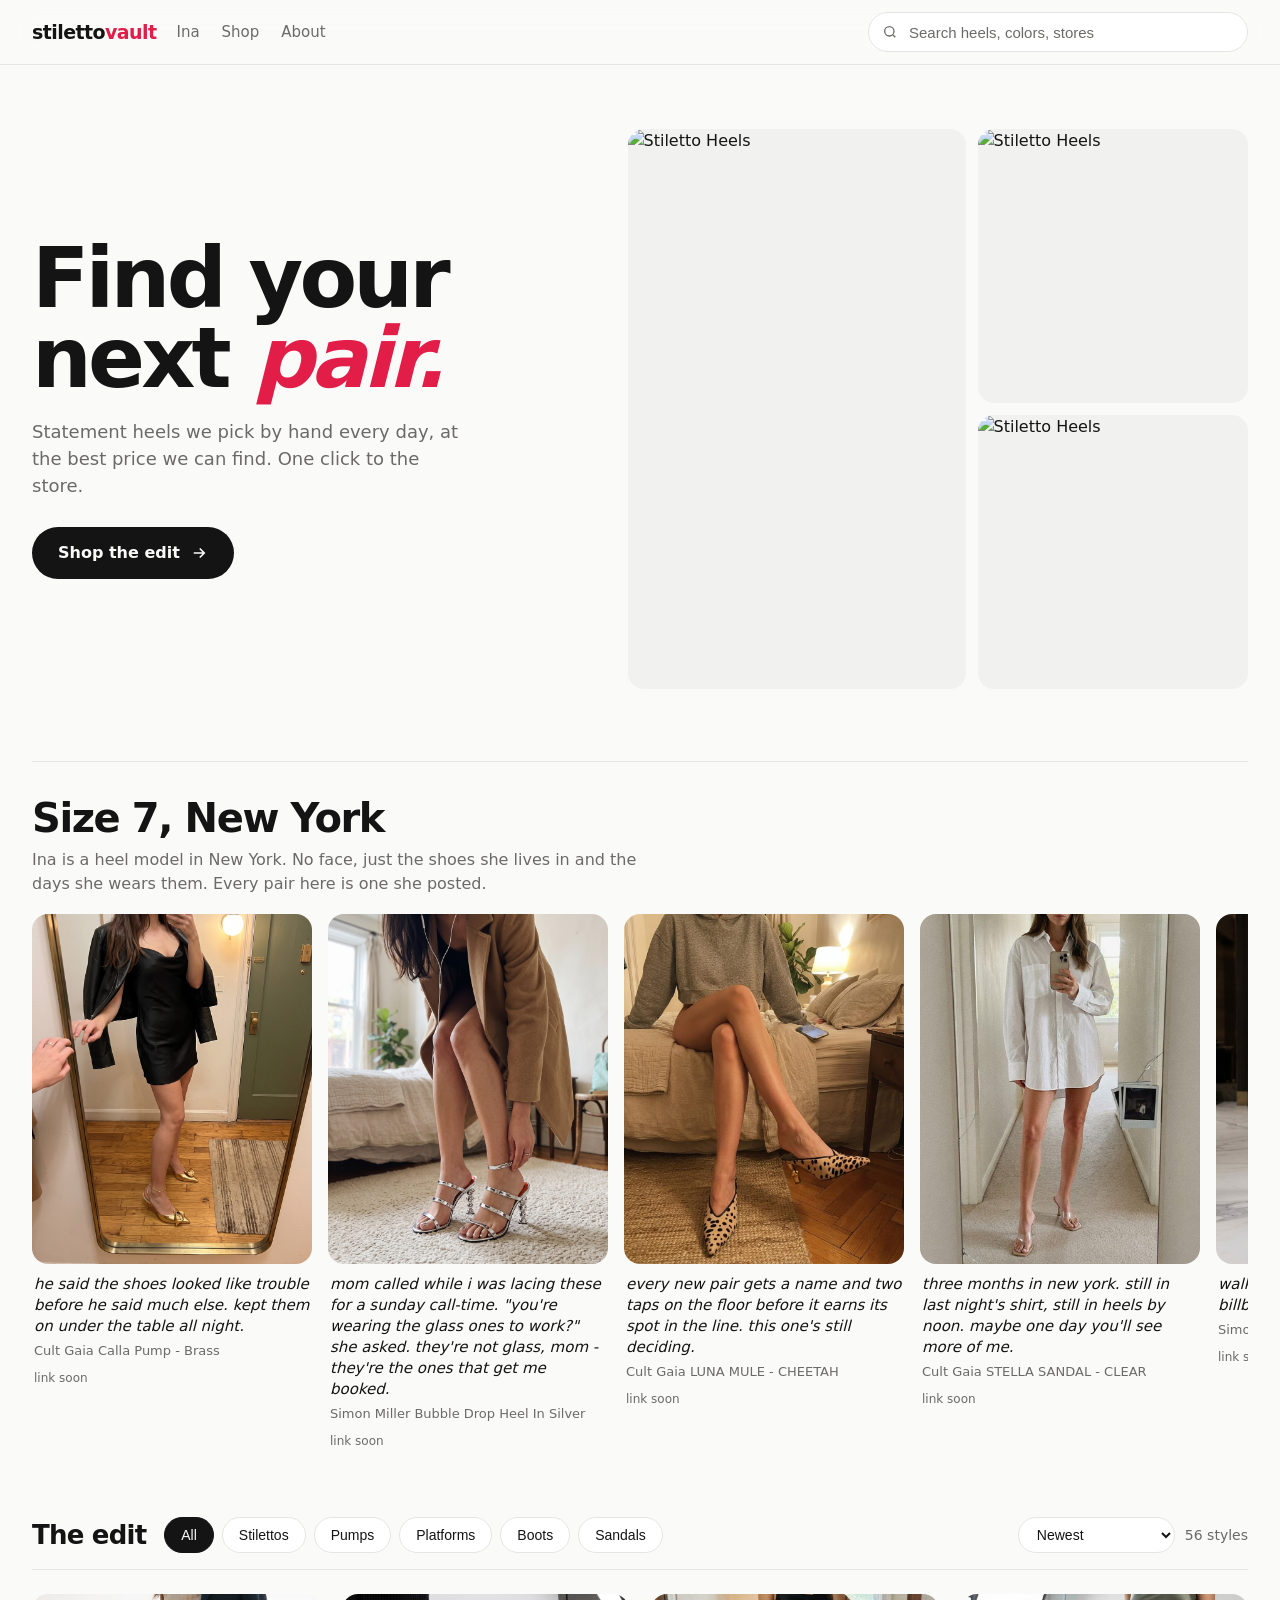
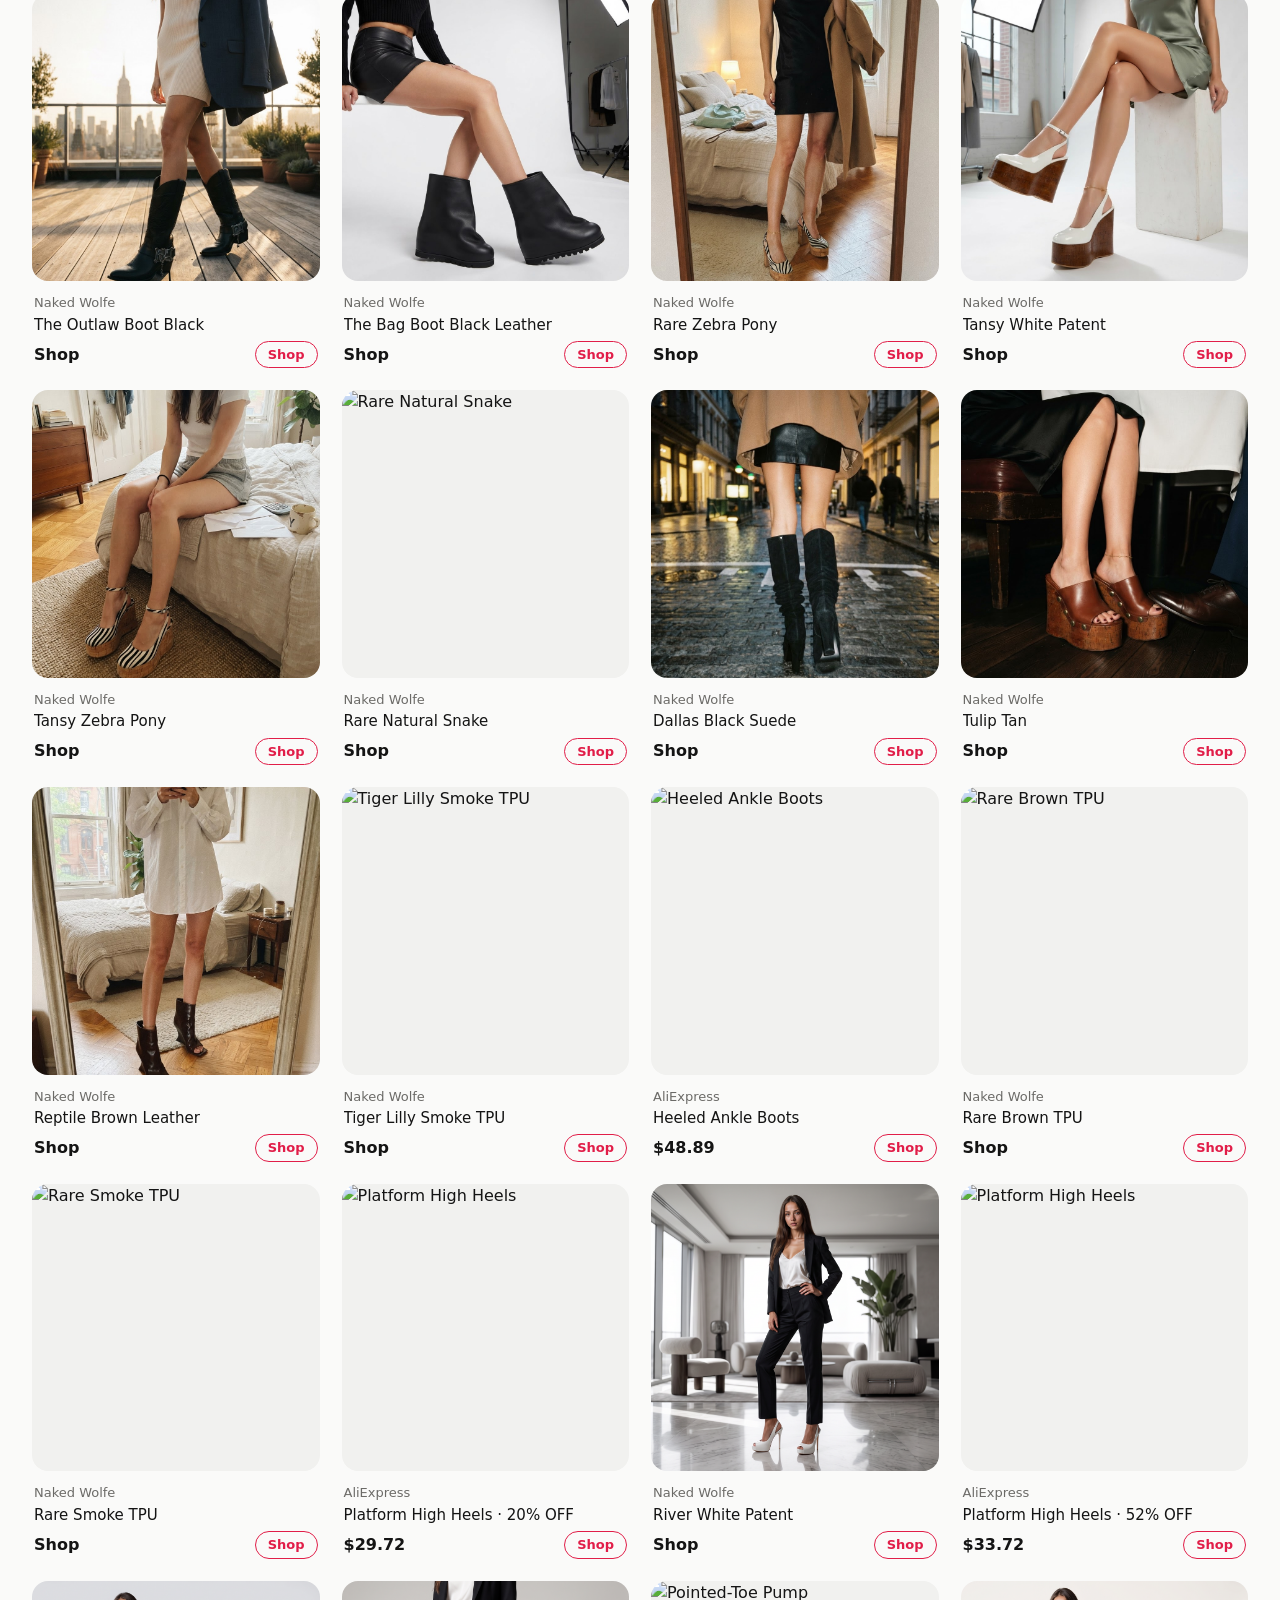
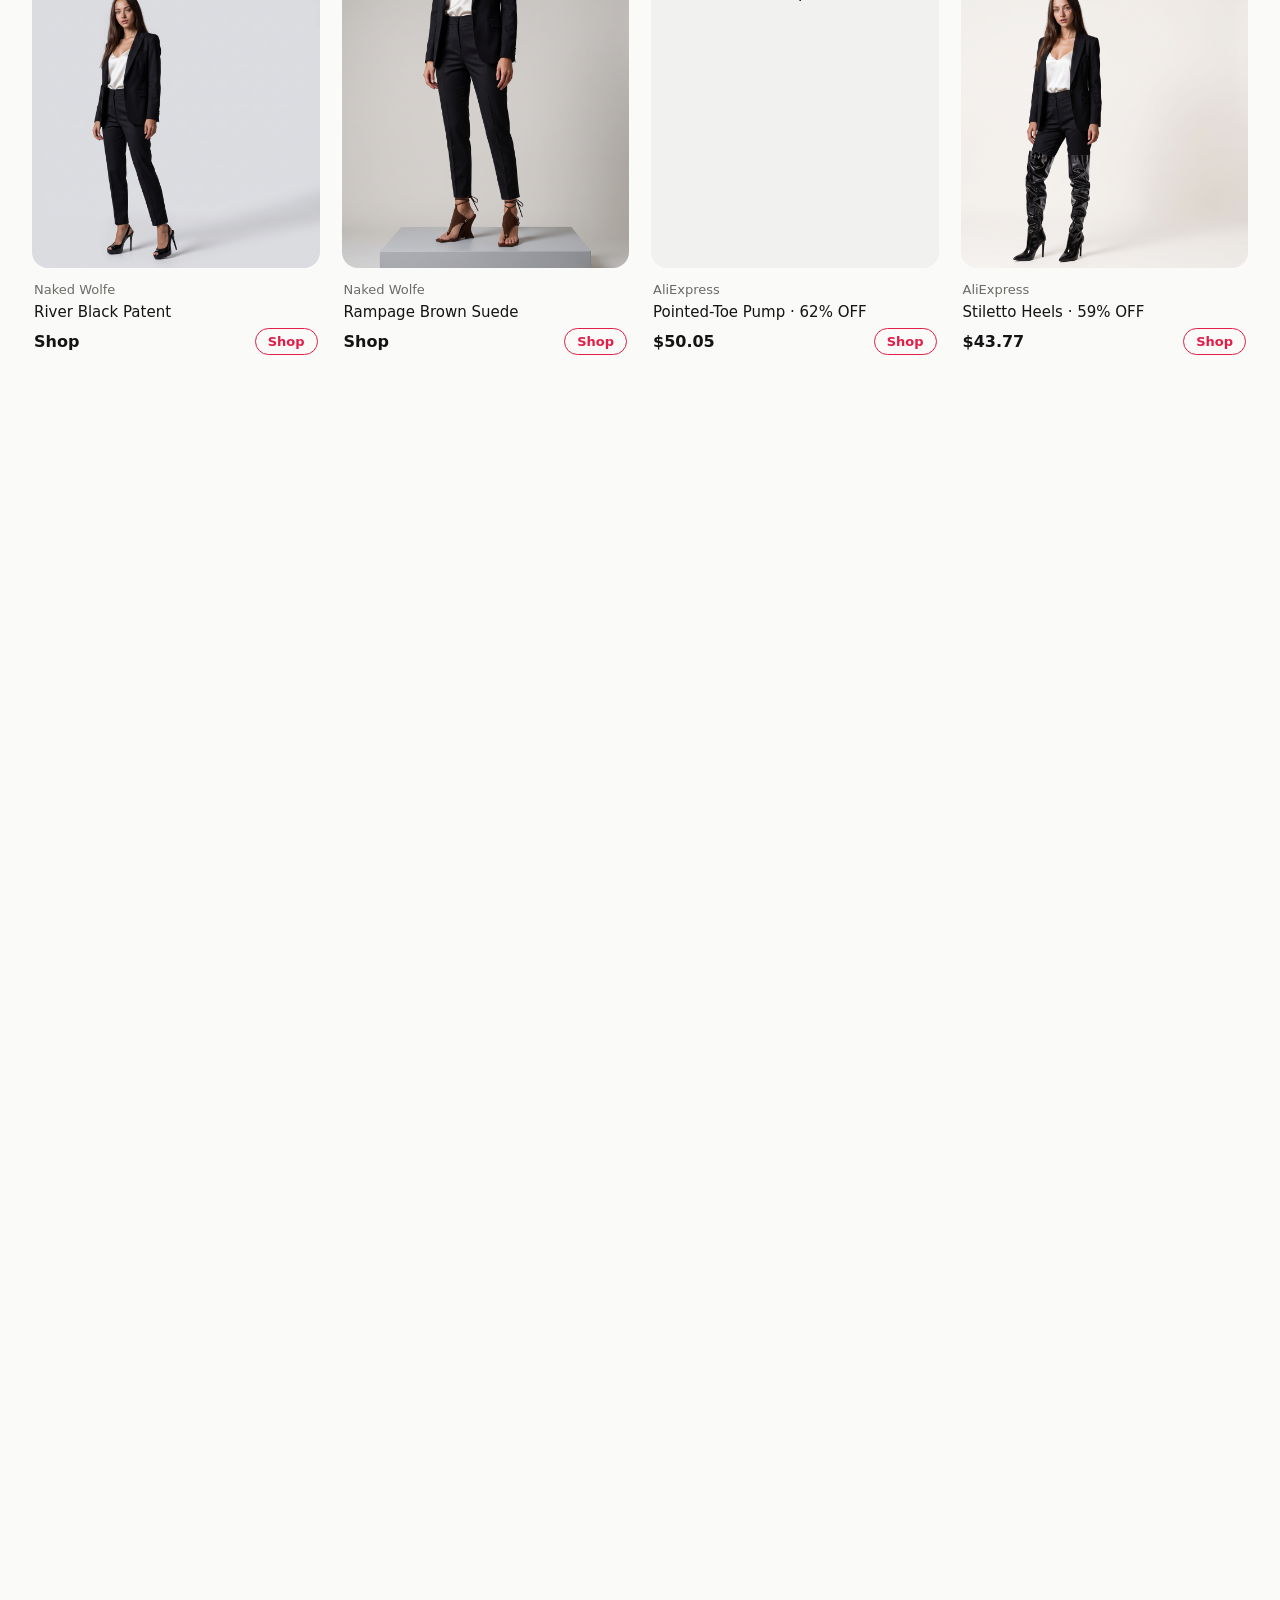
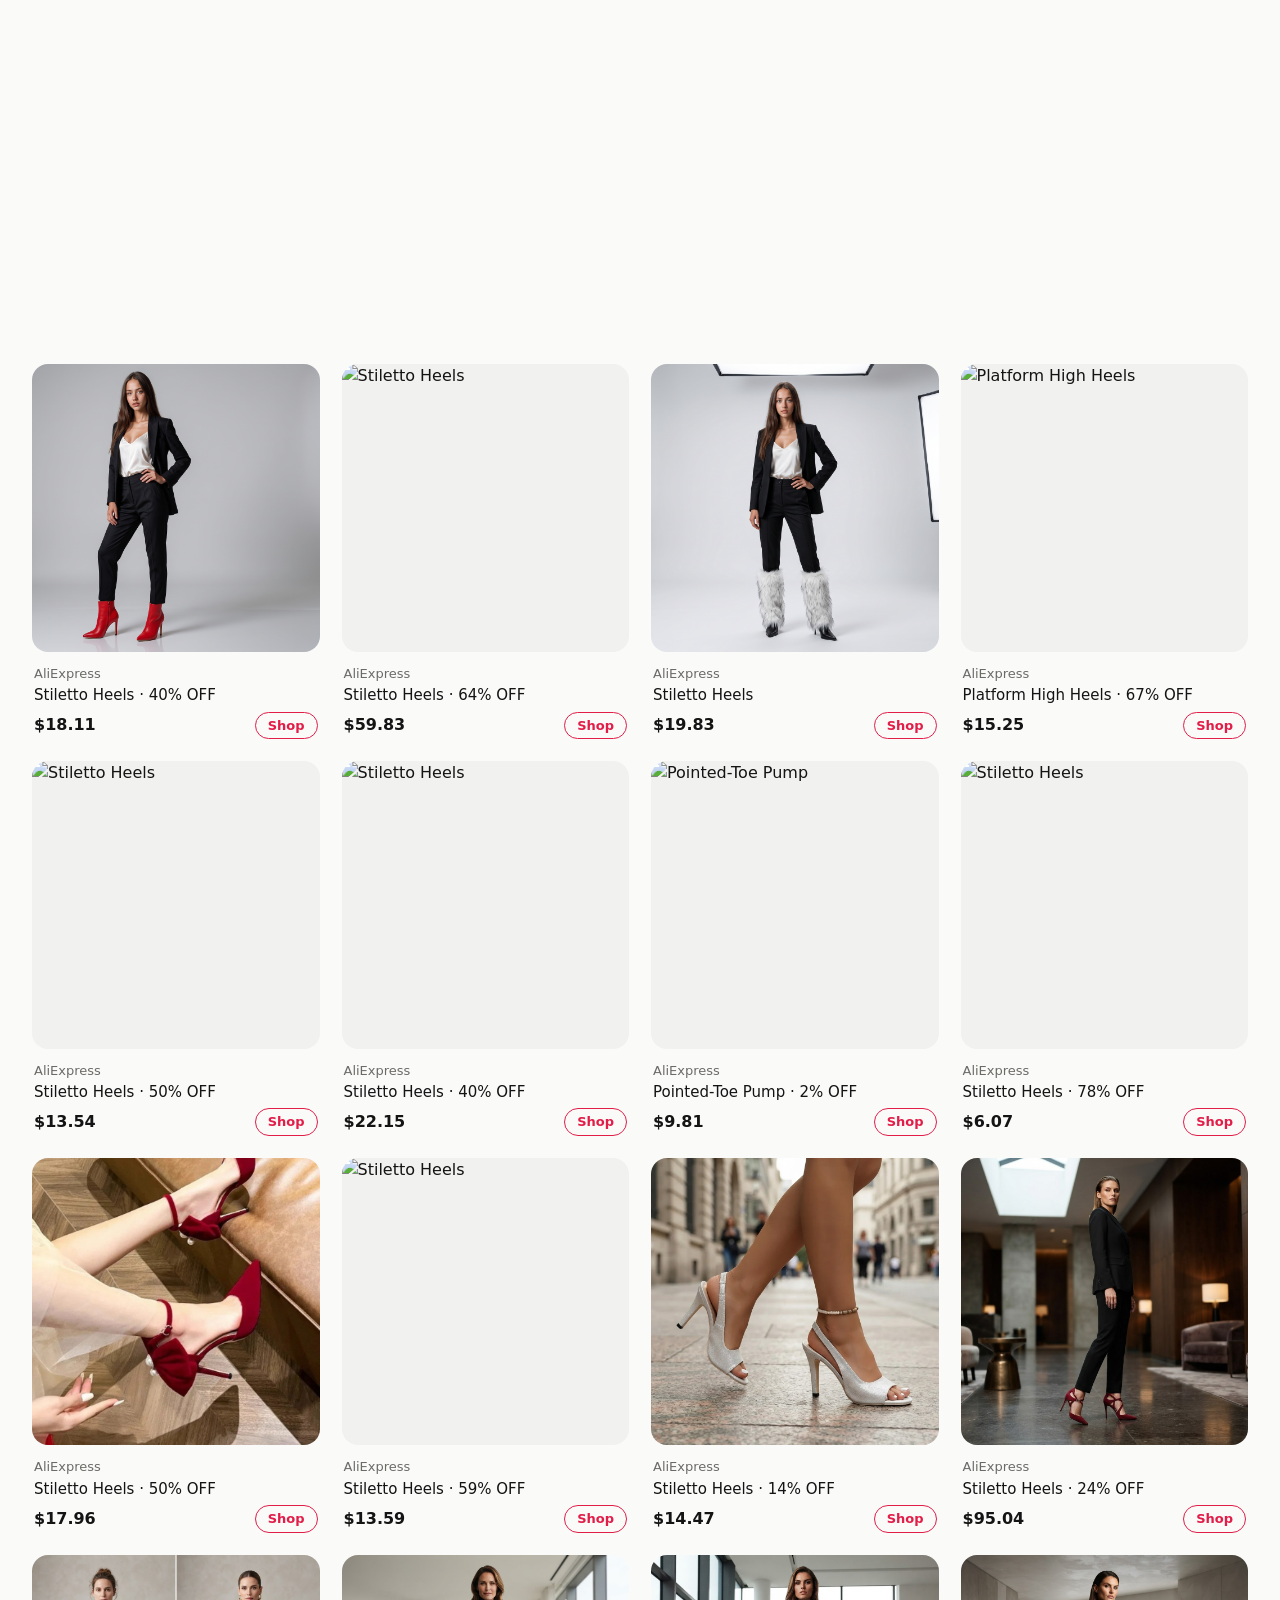
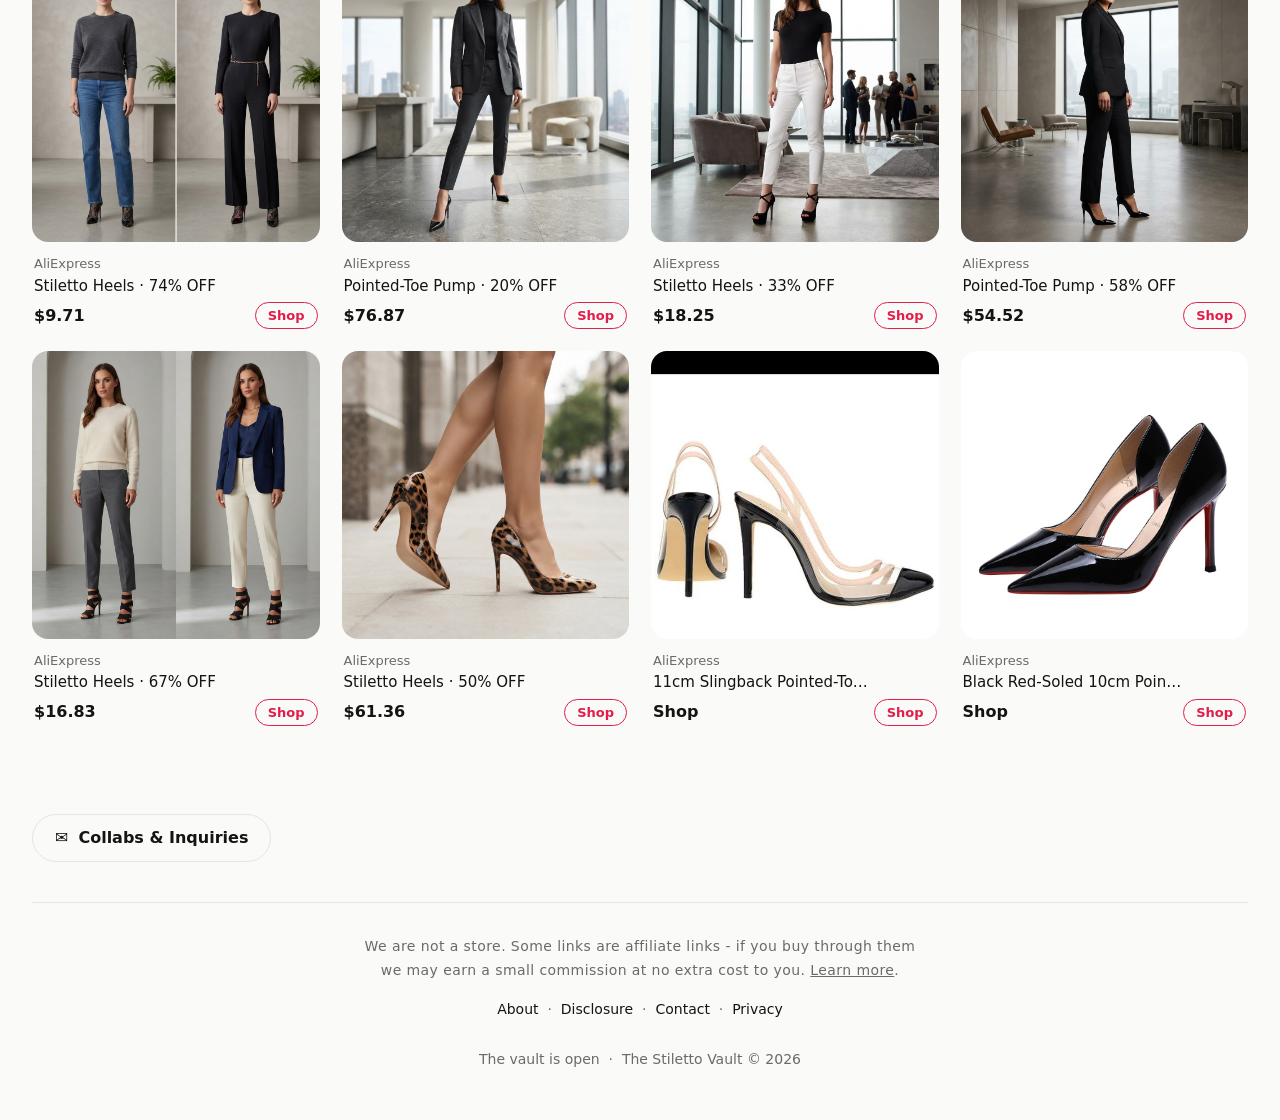
==== index.html @ b0cd38d6 "site: FlexOffers verification meta tag" ====
<!DOCTYPE html>
<html lang="en">
<head>
  <meta charset="UTF-8" />
  <meta name="viewport" content="width=device-width, initial-scale=1.0" />
  <meta name="p:domain_verify" content="a8baf9c03d6214ab10fb8e457d823c66"/>
  <meta name="verify-admitad" content="9a9d9ab959" />
  <meta name="fo-verify" content="863af2e5-a475-4a70-876d-03b5f63276d5" />
  <title>The Stiletto Vault</title>
  <link rel="preconnect" href="https://api.fontshare.com">
  <link href="https://api.fontshare.com/v2/css?f[]=satoshi@400,500,700,900&display=swap" rel="stylesheet" />
  <meta name="description" content="The Stiletto Vault: hand-picked statement heels (stilettos, platforms, boots) with the best deals from trusted stores." />
  <meta property="og:title" content="The Stiletto Vault: heels that talk back" />
  <meta property="og:description" content="Hand-picked statement heels at the best price. Search, filter, shop." />
  <meta property="og:type" content="website" />
  <meta property="og:url" content="https://thestilettovault.com/" />
  <link rel="canonical" href="https://thestilettovault.com/" />
  <!-- Google tag (gtag.js) -->
  <script async src="https://www.googletagmanager.com/gtag/js?id=G-8ECQ383380"></script>
  <script>
    window.dataLayer = window.dataLayer || [];
    function gtag(){dataLayer.push(arguments);}
    gtag('js', new Date());
    gtag('config', 'G-8ECQ383380');
  </script>
  <style>
    *,*::before,*::after{box-sizing:border-box;margin:0;padding:0}
    :root{
      --bg:#fafaf9;--surface:#ffffff;--soft:#f1f1ef;--line:#e6e5e2;
      --text:#141414;--muted:#6b6a67;--accent:#e11d48;--accent-ink:#ffffff;
      --r:16px;--ease:cubic-bezier(.16,1,.3,1);
      color-scheme:light dark;
    }
    @media (prefers-color-scheme:dark){:root{
      --bg:#111111;--surface:#1a1a1a;--soft:#222222;--line:#2c2c2c;
      --text:#f4f4f2;--muted:#a3a29f;--accent:#fb3b62;
    }}
    html{scroll-behavior:smooth}
    body{background:var(--bg);color:var(--text);font-family:'Satoshi',system-ui,sans-serif;
      font-size:16px;line-height:1.5;-webkit-font-smoothing:antialiased;overflow-x:hidden}
    a{color:inherit;text-decoration:none}
    img{display:block;max-width:100%}
    .page{max-width:1320px;margin:0 auto;padding:0 16px}
    @media (min-width:768px){.page{padding:0 32px}}

    /* nav */
    .topbar{position:sticky;top:0;z-index:30;background:color-mix(in srgb,var(--bg) 82%,transparent);
      backdrop-filter:saturate(160%) blur(16px);-webkit-backdrop-filter:saturate(160%) blur(16px);
      border-bottom:1px solid var(--line)}
    .topbar .page{display:flex;align-items:center;gap:20px;height:64px}
    .logo{font-weight:900;font-size:19px;letter-spacing:-.03em;white-space:nowrap}
    .logo span{color:var(--accent)}
    .nav-links{display:none;gap:22px;font-weight:500;font-size:15px;color:var(--muted)}
    .nav-links a:hover{color:var(--text)}
    @media (min-width:900px){.nav-links{display:flex}}
    .search{margin-left:auto;position:relative;width:min(380px,52vw)}
    .search input{width:100%;height:40px;border-radius:999px;border:1px solid var(--line);
      background:var(--surface);color:var(--text);padding:0 16px 0 40px;font:500 15px 'Satoshi',sans-serif;
      outline:none;transition:border-color .2s,box-shadow .2s}
    .search input::placeholder{color:var(--muted)}
    .search input:focus{border-color:var(--text);box-shadow:0 0 0 3px color-mix(in srgb,var(--accent) 22%,transparent)}
    .search svg{position:absolute;left:14px;top:50%;transform:translateY(-50%);color:var(--muted)}

    /* hero */
    .hero{display:grid;gap:28px;padding:40px 0 48px;align-items:center}
    @media (min-width:900px){.hero{grid-template-columns:1fr 1.15fr;gap:56px;padding:64px 0 72px}}
    .hero h1{font-weight:900;font-size:clamp(44px,7vw,84px);line-height:.95;letter-spacing:-.045em}
    .hero h1 em{font-style:italic;color:var(--accent)}
    .hero p{margin-top:20px;font-size:18px;color:var(--muted);max-width:38ch}
    .cta{display:inline-flex;align-items:center;gap:10px;margin-top:28px;height:52px;padding:0 26px;
      border-radius:999px;background:var(--text);color:var(--bg);font-weight:700;font-size:16px;
      transition:transform .25s var(--ease),background .25s}
    .cta:hover{background:var(--accent);color:var(--accent-ink)}
    .cta:active{transform:scale(.98)}
    .mosaic{display:grid;grid-template-columns:1.25fr 1fr;grid-template-rows:1fr 1fr;gap:12px;height:clamp(320px,46vw,560px)}
    .mosaic a{border-radius:var(--r);overflow:hidden;background:var(--soft)}
    .mosaic a:first-child{grid-row:1/3}
    .mosaic img{width:100%;height:100%;object-fit:cover;transition:transform .8s var(--ease)}
    .mosaic a:hover img{transform:scale(1.04)}

    /* toolbar */
    .toolbar{position:sticky;top:64px;z-index:20;background:var(--bg);padding:14px 0;
      display:flex;gap:10px;align-items:center;flex-wrap:wrap;border-bottom:1px solid var(--line)}
    .toolbar h2{font-weight:900;font-size:26px;letter-spacing:-.03em;margin-right:8px}
    .chips{display:flex;gap:8px;overflow-x:auto;scrollbar-width:none;flex:1;min-width:0}
    .chips::-webkit-scrollbar{display:none}
    .chip{flex:none;height:36px;padding:0 16px;border-radius:999px;border:1px solid var(--line);
      background:var(--surface);color:var(--text);font:500 14px 'Satoshi',sans-serif;cursor:pointer;
      text-transform:capitalize;transition:all .2s var(--ease)}
    .chip:hover{border-color:var(--text)}
    .chip[aria-pressed=true]{background:var(--text);color:var(--bg);border-color:var(--text)}
    .toolbar select{height:36px;border-radius:999px;border:1px solid var(--line);background:var(--surface);
      color:var(--text);font:500 14px 'Satoshi',sans-serif;padding:0 14px;cursor:pointer}
    .count{color:var(--muted);font-size:14px;white-space:nowrap}

    /* grid + cards */
    .grid{display:grid;grid-template-columns:repeat(2,minmax(0,1fr));gap:14px;padding:24px 0 64px}
    @media (min-width:768px){.grid{grid-template-columns:repeat(3,minmax(0,1fr));gap:22px}}
    @media (min-width:1100px){.grid{grid-template-columns:repeat(4,minmax(0,1fr))}}
    .grid .pair-grid,.grid .single-grid{display:contents}
    .pair-sep{display:none}
    .product-card{display:flex;flex-direction:column;gap:12px;opacity:0;transform:translateY(16px);
      transition:opacity .6s var(--ease),transform .6s var(--ease)}
    .product-card.in{opacity:1;transform:none}
    .product-card img{width:100%;aspect-ratio:1/1;object-fit:cover;border-radius:var(--r);
      background:var(--soft);transition:transform .6s var(--ease),filter .3s}
    .product-card:hover img{transform:scale(1.025)}
    .card-badge{display:none}
    .card-info{display:flex;flex-direction:column;gap:2px;padding:0 2px}
    .card-store{font-size:13px;color:var(--muted)}
    .card-name{font-weight:500;font-size:15px;line-height:1.35;display:-webkit-box;-webkit-line-clamp:2;
      -webkit-box-orient:vertical;overflow:hidden}
    .card-price{font-weight:700;font-size:16px;margin-top:4px;display:flex;justify-content:space-between;align-items:center}
    .card-price::after{content:'Shop';font-size:13px;font-weight:700;color:var(--accent);
      border:1px solid currentColor;border-radius:999px;padding:3px 12px;transition:all .2s}
    .product-card:hover .card-price::after{background:var(--accent);color:var(--accent-ink);border-color:var(--accent)}
    .product-card.hide{display:none}
    #empty{display:none;text-align:center;color:var(--muted);padding:72px 0;font-size:17px}

    /* ina diary */
    .ina{padding:8px 0 40px;border-top:1px solid var(--line)}
    .ina-head{padding:28px 0 18px;max-width:640px}
    .ina-head h2{font-weight:900;font-size:clamp(28px,4vw,40px);letter-spacing:-.035em;line-height:1}
    .ina-head p{margin-top:10px;color:var(--muted);font-size:16px}
    .ina-strip{display:grid;grid-auto-flow:column;grid-auto-columns:min(72vw,280px);gap:16px;
      overflow-x:auto;scroll-snap-type:x mandatory;padding-bottom:12px;scrollbar-width:thin}
    .ina-tile{scroll-snap-align:start;display:flex;flex-direction:column;gap:10px}
    .ina-tile img{width:100%;aspect-ratio:4/5;object-fit:cover;border-radius:var(--r);background:var(--soft)}
    .ina-tile figcaption{display:flex;flex-direction:column;gap:4px;padding:0 2px}
    .ina-cap{font-size:15px;line-height:1.4;font-style:italic}
    .ina-shoe{font-size:13px;color:var(--muted)}
    .ina-shop{align-self:flex-start;margin-top:4px;font-size:13px;font-weight:700;color:var(--accent);
      border:1px solid currentColor;border-radius:999px;padding:3px 12px}
    .ina-shop:hover{background:var(--accent);color:var(--accent-ink);border-color:var(--accent)}
    .ina-soon{font-size:12px;color:var(--muted);margin-top:4px}

    .contact{display:inline-flex;gap:10px;align-items:center;margin:24px 0 40px;height:48px;padding:0 22px;
      border-radius:999px;border:1px solid var(--line);font-weight:700}
    .contact:hover{border-color:var(--text)}
    .footer{border-top:1px solid var(--line);padding:32px 0 48px;color:var(--muted);font-size:14px;line-height:1.8;text-align:center}
    .footer a{color:var(--text)}

    @media (max-width:640px){
      .toolbar h2{display:none}.count{display:none}
      .chips{flex-basis:100%}.toolbar select{margin-left:auto}
      .card-price::after{padding:2px 10px}
    }
    @media (prefers-reduced-motion:reduce){
      *{transition:none!important;scroll-behavior:auto!important}
      .product-card{opacity:1;transform:none}
    }
  </style>
</head>
<body>
<header class="topbar"><div class="page">
  <a class="logo" href="/">stiletto<span>vault</span></a>
  <nav class="nav-links" aria-label="Main"><a href="#ina">Ina</a><a href="#shop">Shop</a><a href="about.html">About</a></nav>
  <label class="search"><svg width="16" height="16" viewBox="0 0 24 24" fill="none" stroke="currentColor" stroke-width="2"><circle cx="11" cy="11" r="7"/><path d="m20 20-3.5-3.5"/></svg>
    <input id="q" type="search" placeholder="Search heels, colors, stores" aria-label="Search heels" autocomplete="off"></label>
</div></header>
<main class="page">
  <section class="hero">
    <div>
      <h1>Find your next <em>pair.</em></h1>
      <p>Statement heels we pick by hand every day, at the best price we can find. One click to the store.</p>
      <a class="cta" href="#shop">Shop the edit <svg width="18" height="18" viewBox="0 0 24 24" fill="none" stroke="currentColor" stroke-width="2.2"><path d="M5 12h14M13 6l6 6-6 6"/></svg></a>
    </div>
    <div class="mosaic" id="mosaic" aria-hidden="true"></div>
  </section>
  <section class="ina" id="ina">
    <div class="ina-head">
      <h2>Size 7, New York</h2>
      <p>Ina is a heel model in New York. No face, just the shoes she lives in and the days she wears them. Every pair here is one she posted.</p>
    </div>
    <div class="ina-strip">
      <!-- INA:START -->
      <figure class="ina-tile">
        <img src="img/ina/post-15.png" alt="the shoes that got noticed first" loading="lazy">
        <figcaption><span class="ina-cap">he said the shoes looked like trouble before he said much else. kept them on under the table all night.</span>
          <span class="ina-shoe">Cult Gaia Calla Pump - Brass</span><span class="ina-soon">link soon</span></figcaption>
      </figure>
      <figure class="ina-tile">
        <img src="img/ina/post-14.png" alt="sunday shoot, mom on speaker" loading="lazy">
        <figcaption><span class="ina-cap">mom called while i was lacing these for a sunday call-time. &quot;you're wearing the glass ones to work?&quot; she asked. they're not glass, mom - they're the ones that get me booked.</span>
          <span class="ina-shoe">Simon Miller Bubble Drop Heel In Silver</span><span class="ina-soon">link soon</span></figcaption>
      </figure>
      <figure class="ina-tile">
        <img src="img/ina/post-13.jpg" alt="a new pair gets a name" loading="lazy">
        <figcaption><span class="ina-cap">every new pair gets a name and two taps on the floor before it earns its spot in the line. this one's still deciding.</span>
          <span class="ina-shoe">Cult Gaia LUNA MULE - CHEETAH</span><span class="ina-soon">link soon</span></figcaption>
      </figure>
      <figure class="ina-tile">
        <img src="img/ina/post-12.jpg" alt="three months in NYC" loading="lazy">
        <figcaption><span class="ina-cap">three months in new york. still in last night's shirt, still in heels by noon. maybe one day you'll see more of me.</span>
          <span class="ina-shoe">Cult Gaia STELLA SANDAL - CLEAR</span><span class="ina-soon">link soon</span></figcaption>
      </figure>
      <figure class="ina-tile">
        <img src="img/ina/post-11.jpg" alt="the campaign is out" loading="lazy">
        <figcaption><span class="ina-cap">walked past my own feet on a billboard today. didn't say a word.</span>
          <span class="ina-shoe">Simon Miller Pipe Heel In Silver</span><span class="ina-soon">link soon</span></figcaption>
      </figure>
      <figure class="ina-tile">
        <img src="img/ina/post-10.jpg" alt="rooftop, his jacket on my shoulders" loading="lazy">
        <figcaption><span class="ina-cap">golden hour, his jacket on my shoulders, nobody filming but him. didn't want to go back inside.</span>
          <span class="ina-shoe">The Outlaw Boot Black</span><a class="ina-shop" href="https://nakedwolfe.com/products/the-outlaw-boot-black?snowball=OFER56992&amp;utm_source=snowball&amp;utm_medium=default-program&amp;utm_campaign=OFER56992" target="_blank" rel="sponsored noopener">Shop</a></figcaption>
      </figure>
      <figure class="ina-tile">
        <img src="img/ina/post-9.jpg" alt="they wanted my face this time" loading="lazy">
        <figcaption><span class="ina-cap">a brand wanted a face shoot this week. i said no. some things stay mine.</span>
          <span class="ina-shoe">The Bag Boot Black Leather</span><a class="ina-shop" href="https://nakedwolfe.com/products/the-bag-boot-black-leather?snowball=OFER56992&amp;utm_source=snowball&amp;utm_medium=default-program&amp;utm_campaign=OFER56992" target="_blank" rel="sponsored noopener">Shop</a></figcaption>
      </figure>
      <figure class="ina-tile">
        <img src="img/ina/post-8.jpg" alt="second date, which pair" loading="lazy">
        <figcaption><span class="ina-cap">second date tonight. already know which ones are coming. his shoe found mine under the table again.</span>
          <span class="ina-shoe">Rare Zebra Pony</span><a class="ina-shop" href="https://nakedwolfe.com/products/rare-zebra-pony?snowball=OFER56992&amp;utm_source=snowball&amp;utm_medium=default-program&amp;utm_campaign=OFER56992" target="_blank" rel="sponsored noopener">Shop</a></figcaption>
      </figure>
      <figure class="ina-tile">
        <img src="img/ina/post-7.png" alt="walking home in the wrong shoes" loading="lazy">
        <figcaption><span class="ina-cap">walked home in the wrong shoes. 41 blocks. would do it again.</span>
          <span class="ina-shoe">Rare Natural Snake, Naked Wolfe</span><a class="ina-shop" href="https://nakedwolfe.com/products/rare-natural-snake?snowball=OFER56992&amp;utm_source=snowball&amp;utm_medium=default-program&amp;utm_campaign=OFER56992" target="_blank" rel="sponsored noopener">Shop</a></figcaption>
      </figure>
      <figure class="ina-tile">
        <img src="img/ina/post-6.jpg" alt="maya says i hide too much" loading="lazy">
        <figcaption><span class="ina-cap">maya says i hide too much. this is as close as you get. for now.</span>
          <span class="ina-shoe">Dallas Black Suede</span><a class="ina-shop" href="https://nakedwolfe.com/products/dallas-black-suede?snowball=OFER56992&amp;utm_source=snowball&amp;utm_medium=default-program&amp;utm_campaign=OFER56992" target="_blank" rel="sponsored noopener">Shop</a></figcaption>
      </figure>
      <figure class="ina-tile">
        <img src="img/ina/post-5.jpg" alt="he noticed my shoes first" loading="lazy">
        <figcaption><span class="ina-cap">he noticed my shoes before he noticed me. under the table, his shoe found mine.</span>
          <span class="ina-shoe">Tulip Tan</span><a class="ina-shop" href="https://nakedwolfe.com/products/tulip-tan?snowball=OFER56992&amp;utm_source=snowball&amp;utm_medium=default-program&amp;utm_campaign=OFER56992" target="_blank" rel="sponsored noopener">Shop</a></figcaption>
      </figure>
      <figure class="ina-tile">
        <img src="img/ina/post-4.jpg" alt="12 hours on set" loading="lazy">
        <figcaption><span class="ina-cap">12 hours on set. these were the only pair that didn't hurt. wore them home too.</span>
          <span class="ina-shoe">Tansy White Patent</span><a class="ina-shop" href="https://nakedwolfe.com/products/tansy-white-patent?snowball=OFER56992&amp;utm_source=snowball&amp;utm_medium=default-program&amp;utm_campaign=OFER56992" target="_blank" rel="sponsored noopener">Shop</a></figcaption>
      </figure>
      <figure class="ina-tile">
        <img src="img/ina/post-3.jpg" alt="rent is due" loading="lazy">
        <figcaption><span class="ina-cap">rent is due on the 1st. these are why it's tight. today's booking pays for both.</span>
          <span class="ina-shoe">Tansy Zebra Pony</span><a class="ina-shop" href="https://nakedwolfe.com/products/tansy-zebra-pony?snowball=OFER56992&amp;utm_source=snowball&amp;utm_medium=default-program&amp;utm_campaign=OFER56992" target="_blank" rel="sponsored noopener">Shop</a></figcaption>
      </figure>
      <figure class="ina-tile">
        <img src="img/ina/post-2.jpg" alt="the ritual" loading="lazy">
        <figcaption><span class="ina-cap">sunday ritual: polish, cream, these on before anything else. some pairs earn a spot in the rotation on day one.</span>
          <span class="ina-shoe">Reptile Brown Leather</span><a class="ina-shop" href="https://nakedwolfe.com/products/reptile-brown-leather?snowball=OFER56992&amp;utm_source=snowball&amp;utm_medium=default-program&amp;utm_campaign=OFER56992" target="_blank" rel="sponsored noopener">Shop</a></figcaption>
      </figure>
      <!-- INA:END -->
    </div>
  </section>
  <div class="toolbar" id="shop">
    <h2>The edit</h2>
    <div class="chips" id="chips" role="group" aria-label="Category"></div>
    <select id="sort" aria-label="Sort">
      <option value="new">Newest</option><option value="disc">Biggest discount</option>
      <option value="low">Price: low to high</option><option value="high">Price: high to low</option>
    </select>
    <span class="count" id="count"></span>
  </div>
  <section>
    <div class="grid" id="grid">
    <!-- HEELS:START -->
    <div class="pair-grid">
      <a class="product-card" href="https://nakedwolfe.com/products/the-outlaw-boot-black?snowball=OFER56992&amp;utm_source=snowball&amp;utm_medium=default-program&amp;utm_campaign=OFER56992" target="_blank" rel="sponsored noopener" onclick="if(window.gtag)gtag('event','affiliate_click',{'shoe':'the-outlaw-boot-black','discount':''});" data-cat="boots" data-color="black" data-price="" data-disc="0" data-store="Naked Wolfe" data-date="2026-10-09">
        <img src="img/heels/the-outlaw-boot-black/ina_A.jpg" alt="The Outlaw Boot Black" loading="lazy">
        <div class="card-info">
          <span class="card-store">Naked Wolfe</span>
          <span class="card-name">The Outlaw Boot Black</span>
          <span class="card-price">Shop</span>
        </div>
      </a>
      <a class="product-card" href="https://nakedwolfe.com/products/the-bag-boot-black-leather?snowball=OFER56992&amp;utm_source=snowball&amp;utm_medium=default-program&amp;utm_campaign=OFER56992" target="_blank" rel="sponsored noopener" onclick="if(window.gtag)gtag('event','affiliate_click',{'shoe':'the-bag-boot-black-leather','discount':''});" data-cat="boots" data-color="black" data-price="" data-disc="0" data-store="Naked Wolfe" data-date="2026-10-12">
        <img src="img/heels/the-bag-boot-black-leather/ina_A.jpg" alt="The Bag Boot Black Leather" loading="lazy">
        <div class="card-info">
          <span class="card-store">Naked Wolfe</span>
          <span class="card-name">The Bag Boot Black Leather</span>
          <span class="card-price">Shop</span>
        </div>
      </a>
    </div>
    <div class="pair-sep">· · ·</div>
    <div class="pair-grid">
      <a class="product-card" href="https://nakedwolfe.com/products/rare-zebra-pony?snowball=OFER56992&amp;utm_source=snowball&amp;utm_medium=default-program&amp;utm_campaign=OFER56992" target="_blank" rel="sponsored noopener" onclick="if(window.gtag)gtag('event','affiliate_click',{'shoe':'rare-zebra-pony','discount':''});" data-cat="stilettos" data-color="" data-price="" data-disc="0" data-store="Naked Wolfe" data-date="2026-10-16">
        <img src="img/heels/rare-zebra-pony/ina_A.jpg" alt="Rare Zebra Pony" loading="lazy">
        <div class="card-info">
          <span class="card-store">Naked Wolfe</span>
          <span class="card-name">Rare Zebra Pony</span>
          <span class="card-price">Shop</span>
        </div>
      </a>
      <a class="product-card" href="https://nakedwolfe.com/products/tansy-white-patent?snowball=OFER56992&amp;utm_source=snowball&amp;utm_medium=default-program&amp;utm_campaign=OFER56992" target="_blank" rel="sponsored noopener" onclick="if(window.gtag)gtag('event','affiliate_click',{'shoe':'tansy-white-patent','discount':''});" data-cat="stilettos" data-color="white" data-price="" data-disc="0" data-store="Naked Wolfe" data-date="2026-10-21">
        <img src="img/heels/tansy-white-patent/ina_A.jpg" alt="Tansy White Patent" loading="lazy">
        <div class="card-info">
          <span class="card-store">Naked Wolfe</span>
          <span class="card-name">Tansy White Patent</span>
          <span class="card-price">Shop</span>
        </div>
      </a>
    </div>
    <div class="pair-sep">· · ·</div>
    <div class="pair-grid">
      <a class="product-card" href="https://nakedwolfe.com/products/tansy-zebra-pony?snowball=OFER56992&amp;utm_source=snowball&amp;utm_medium=default-program&amp;utm_campaign=OFER56992" target="_blank" rel="sponsored noopener" onclick="if(window.gtag)gtag('event','affiliate_click',{'shoe':'tansy-zebra-pony','discount':''});" data-cat="stilettos" data-color="" data-price="" data-disc="0" data-store="Naked Wolfe" data-date="2026-10-22">
        <img src="img/heels/tansy-zebra-pony/ina_A.jpg" alt="Tansy Zebra Pony" loading="lazy">
        <div class="card-info">
          <span class="card-store">Naked Wolfe</span>
          <span class="card-name">Tansy Zebra Pony</span>
          <span class="card-price">Shop</span>
        </div>
      </a>
      <a class="product-card" href="https://nakedwolfe.com/products/rare-natural-snake?snowball=OFER56992&amp;utm_source=snowball&amp;utm_medium=default-program&amp;utm_campaign=OFER56992" target="_blank" rel="sponsored noopener" onclick="if(window.gtag)gtag('event','affiliate_click',{'shoe':'rare-natural-snake','discount':''});" data-cat="stilettos" data-color="" data-price="" data-disc="0" data-store="Naked Wolfe" data-date="2026-10-16">
        <img src="img/heels/rare-natural-snake/ina_A.png" alt="Rare Natural Snake" loading="lazy">
        <div class="card-info">
          <span class="card-store">Naked Wolfe</span>
          <span class="card-name">Rare Natural Snake</span>
          <span class="card-price">Shop</span>
        </div>
      </a>
    </div>
    <div class="pair-sep">· · ·</div>
    <div class="pair-grid">
      <a class="product-card" href="https://nakedwolfe.com/products/dallas-black-suede?snowball=OFER56992&amp;utm_source=snowball&amp;utm_medium=default-program&amp;utm_campaign=OFER56992" target="_blank" rel="sponsored noopener" onclick="if(window.gtag)gtag('event','affiliate_click',{'shoe':'dallas-black-suede','discount':''});" data-cat="stilettos" data-color="black" data-price="" data-disc="0" data-store="Naked Wolfe" data-date="2026-10-18">
        <img src="img/heels/dallas-black-suede/ina_B.jpg" alt="Dallas Black Suede" loading="lazy">
        <div class="card-info">
          <span class="card-store">Naked Wolfe</span>
          <span class="card-name">Dallas Black Suede</span>
          <span class="card-price">Shop</span>
        </div>
      </a>
      <a class="product-card" href="https://nakedwolfe.com/products/tulip-tan?snowball=OFER56992&amp;utm_source=snowball&amp;utm_medium=default-program&amp;utm_campaign=OFER56992" target="_blank" rel="sponsored noopener" onclick="if(window.gtag)gtag('event','affiliate_click',{'shoe':'tulip-tan','discount':''});" data-cat="stilettos" data-color="" data-price="" data-disc="0" data-store="Naked Wolfe" data-date="2026-10-23">
        <img src="img/heels/tulip-tan/ina_A.jpg" alt="Tulip Tan" loading="lazy">
        <div class="card-info">
          <span class="card-store">Naked Wolfe</span>
          <span class="card-name">Tulip Tan</span>
          <span class="card-price">Shop</span>
        </div>
      </a>
    </div>
    <div class="pair-sep">· · ·</div>
    <div class="pair-grid">
      <a class="product-card" href="https://nakedwolfe.com/products/reptile-brown-leather?snowball=OFER56992&amp;utm_source=snowball&amp;utm_medium=default-program&amp;utm_campaign=OFER56992" target="_blank" rel="sponsored noopener" onclick="if(window.gtag)gtag('event','affiliate_click',{'shoe':'reptile-brown-leather','discount':''});" data-cat="stilettos" data-color="brown" data-price="" data-disc="0" data-store="Naked Wolfe" data-date="2026-10-20">
        <img src="img/heels/reptile-brown-leather/ina_A.jpg" alt="Reptile Brown Leather" loading="lazy">
        <div class="card-info">
          <span class="card-store">Naked Wolfe</span>
          <span class="card-name">Reptile Brown Leather</span>
          <span class="card-price">Shop</span>
        </div>
      </a>
      <a class="product-card" href="https://nakedwolfe.com/products/tiger-lilly-smoke-tpu?snowball=OFER56992&amp;utm_source=snowball&amp;utm_medium=default-program&amp;utm_campaign=OFER56992" target="_blank" rel="sponsored noopener" onclick="if(window.gtag)gtag('event','affiliate_click',{'shoe':'tiger-lilly-smoke-tpu','discount':''});" data-cat="stilettos" data-color="" data-price="" data-disc="0" data-store="Naked Wolfe" data-date="2026-10-08">
        <img src="img/heels/tiger-lilly-smoke-tpu.jpg" alt="Tiger Lilly Smoke TPU" loading="lazy">
        <div class="card-info">
          <span class="card-store">Naked Wolfe</span>
          <span class="card-name">Tiger Lilly Smoke TPU</span>
          <span class="card-price">Shop</span>
        </div>
      </a>
    </div>
    <div class="pair-sep">· · ·</div>
    <div class="pair-grid">
      <a class="product-card" href="https://rzekl.com/g/1e8d1144949a9d9ab95916525dc3e8/?subid=heeled-ankle-boots-3256808371208917&amp;ulp=https%3A%2F%2Fwww.aliexpress.com%2Fitem%2F3256808371208917.html" target="_blank" rel="sponsored noopener" onclick="if(window.gtag)gtag('event','affiliate_click',{'shoe':'heeled-ankle-boots-3256808371208917','discount':''});" data-cat="boots" data-color="" data-price="48.89" data-disc="0" data-store="AliExpress" data-date="2026-10-07">
        <img src="img/heels/heeled-ankle-boots-3256808371208917.jpg" alt="Heeled Ankle Boots" loading="lazy">
        <div class="card-info">
          <span class="card-store">AliExpress</span>
          <span class="card-name">Heeled Ankle Boots</span>
          <span class="card-price">$48.89</span>
        </div>
      </a>
      <a class="product-card" href="https://nakedwolfe.com/products/rare-brown-tpu?snowball=OFER56992&amp;utm_source=snowball&amp;utm_medium=default-program&amp;utm_campaign=OFER56992" target="_blank" rel="sponsored noopener" onclick="if(window.gtag)gtag('event','affiliate_click',{'shoe':'rare-brown-tpu','discount':''});" data-cat="stilettos" data-color="brown" data-price="" data-disc="0" data-store="Naked Wolfe" data-date="2026-10-07">
        <img src="img/heels/rare-brown-tpu.jpg" alt="Rare Brown TPU" loading="lazy">
        <div class="card-info">
          <span class="card-store">Naked Wolfe</span>
          <span class="card-name">Rare Brown TPU</span>
          <span class="card-price">Shop</span>
        </div>
      </a>
    </div>
    <div class="pair-sep">· · ·</div>
    <div class="pair-grid">
      <a class="product-card" href="https://nakedwolfe.com/products/rare-smoke-tpu?snowball=OFER56992&amp;utm_source=snowball&amp;utm_medium=default-program&amp;utm_campaign=OFER56992" target="_blank" rel="sponsored noopener" onclick="if(window.gtag)gtag('event','affiliate_click',{'shoe':'rare-smoke-tpu','discount':''});" data-cat="stilettos" data-color="" data-price="" data-disc="0" data-store="Naked Wolfe" data-date="2026-10-07">
        <img src="img/heels/rare-smoke-tpu.jpg" alt="Rare Smoke TPU" loading="lazy">
        <div class="card-info">
          <span class="card-store">Naked Wolfe</span>
          <span class="card-name">Rare Smoke TPU</span>
          <span class="card-price">Shop</span>
        </div>
      </a>
      <a class="product-card" href="https://rzekl.com/g/1e8d1144949a9d9ab95916525dc3e8/?subid=platform-high-heels-3256811369943536&amp;ulp=https%3A%2F%2Fwww.aliexpress.com%2Fitem%2F3256811369943536.html" target="_blank" rel="sponsored noopener" onclick="if(window.gtag)gtag('event','affiliate_click',{'shoe':'platform-high-heels-3256811369943536','discount':'20%'});" data-cat="platforms" data-color="" data-price="29.72" data-disc="20" data-store="AliExpress" data-date="2026-10-05">
        <img src="img/heels/platform-high-heels-3256811369943536.jpg" alt="Platform High Heels" loading="lazy">
        <span class="card-badge">-20%</span>
        <div class="card-info">
          <span class="card-store">AliExpress</span>
          <span class="card-name">Platform High Heels · 20% OFF</span>
          <span class="card-price">$29.72</span>
        </div>
      </a>
    </div>
    <div class="pair-sep">· · ·</div>
    <div class="pair-grid">
      <a class="product-card" href="https://nakedwolfe.com/products/river-white-patent?snowball=OFER56992&amp;utm_source=snowball&amp;utm_medium=default-program&amp;utm_campaign=OFER56992" target="_blank" rel="sponsored noopener" onclick="if(window.gtag)gtag('event','affiliate_click',{'shoe':'river-white-patent','discount':''});" data-cat="stilettos" data-color="white" data-price="" data-disc="0" data-store="Naked Wolfe" data-date="2026-10-05">
        <img src="img/heels/river-white-patent.jpg" alt="River White Patent" loading="lazy">
        <div class="card-info">
          <span class="card-store">Naked Wolfe</span>
          <span class="card-name">River White Patent</span>
          <span class="card-price">Shop</span>
        </div>
      </a>
      <a class="product-card" href="https://rzekl.com/g/1e8d1144949a9d9ab95916525dc3e8/?subid=platform-high-heels-3256810584098285&amp;ulp=https%3A%2F%2Fwww.aliexpress.com%2Fitem%2F3256810584098285.html" target="_blank" rel="sponsored noopener" onclick="if(window.gtag)gtag('event','affiliate_click',{'shoe':'platform-high-heels-3256810584098285','discount':'52%'});" data-cat="platforms" data-color="" data-price="33.72" data-disc="52" data-store="AliExpress" data-date="2026-10-04">
        <img src="img/heels/platform-high-heels-3256810584098285.jpg" alt="Platform High Heels" loading="lazy">
        <span class="card-badge">-52%</span>
        <div class="card-info">
          <span class="card-store">AliExpress</span>
          <span class="card-name">Platform High Heels · 52% OFF</span>
          <span class="card-price">$33.72</span>
        </div>
      </a>
    </div>
    <div class="pair-sep">· · ·</div>
    <div class="pair-grid">
      <a class="product-card" href="https://nakedwolfe.com/products/river-black-patent?snowball=OFER56992&amp;utm_source=snowball&amp;utm_medium=default-program&amp;utm_campaign=OFER56992" target="_blank" rel="sponsored noopener" onclick="if(window.gtag)gtag('event','affiliate_click',{'shoe':'river-black-patent','discount':''});" data-cat="stilettos" data-color="black" data-price="" data-disc="0" data-store="Naked Wolfe" data-date="2026-10-04">
        <img src="img/heels/river-black-patent.jpg" alt="River Black Patent" loading="lazy">
        <div class="card-info">
          <span class="card-store">Naked Wolfe</span>
          <span class="card-name">River Black Patent</span>
          <span class="card-price">Shop</span>
        </div>
      </a>
      <a class="product-card" href="https://nakedwolfe.com/products/rampage-brown-suede?snowball=OFER56992&amp;utm_source=snowball&amp;utm_medium=default-program&amp;utm_campaign=OFER56992" target="_blank" rel="sponsored noopener" onclick="if(window.gtag)gtag('event','affiliate_click',{'shoe':'rampage-brown-suede','discount':''});" data-cat="stilettos" data-color="brown" data-price="" data-disc="0" data-store="Naked Wolfe" data-date="2026-10-02">
        <img src="img/heels/rampage-brown-suede.jpg" alt="Rampage Brown Suede" loading="lazy">
        <div class="card-info">
          <span class="card-store">Naked Wolfe</span>
          <span class="card-name">Rampage Brown Suede</span>
          <span class="card-price">Shop</span>
        </div>
      </a>
    </div>
    <div class="pair-sep">· · ·</div>
    <div class="pair-grid">
      <a class="product-card" href="https://rzekl.com/g/1e8d1144949a9d9ab95916525dc3e8/?subid=pointed-toe-pump-3256807553262560&amp;ulp=https%3A%2F%2Fwww.aliexpress.com%2Fitem%2F3256807553262560.html" target="_blank" rel="sponsored noopener" onclick="if(window.gtag)gtag('event','affiliate_click',{'shoe':'pointed-toe-pump-3256807553262560','discount':'62%'});" data-cat="pumps" data-color="" data-price="50.05" data-disc="62" data-store="AliExpress" data-date="2026-10-01">
        <img src="img/heels/pointed-toe-pump-3256807553262560.jpg" alt="Pointed-Toe Pump" loading="lazy">
        <span class="card-badge">-62%</span>
        <div class="card-info">
          <span class="card-store">AliExpress</span>
          <span class="card-name">Pointed-Toe Pump · 62% OFF</span>
          <span class="card-price">$50.05</span>
        </div>
      </a>
      <a class="product-card" href="https://rzekl.com/g/1e8d1144949a9d9ab95916525dc3e8/?subid=stiletto-heels-3256805663137456&amp;ulp=https%3A%2F%2Fwww.aliexpress.com%2Fitem%2F3256805663137456.html" target="_blank" rel="sponsored noopener" onclick="if(window.gtag)gtag('event','affiliate_click',{'shoe':'stiletto-heels-3256805663137456','discount':'59%'});" data-cat="stilettos" data-color="" data-price="43.77" data-disc="59" data-store="AliExpress" data-date="2026-09-29">
        <img src="img/heels/stiletto-heels-3256805663137456.jpg" alt="Stiletto Heels" loading="lazy">
        <span class="card-badge">-59%</span>
        <div class="card-info">
          <span class="card-store">AliExpress</span>
          <span class="card-name">Stiletto Heels · 59% OFF</span>
          <span class="card-price">$43.77</span>
        </div>
      </a>
    </div>
    <div class="pair-sep">· · ·</div>
    <div class="pair-grid">
      <a class="product-card" href="https://rzekl.com/g/1e8d1144949a9d9ab95916525dc3e8/?subid=stiletto-heels-3256809356402716&amp;ulp=https%3A%2F%2Fwww.aliexpress.com%2Fitem%2F3256809356402716.html" target="_blank" rel="sponsored noopener" onclick="if(window.gtag)gtag('event','affiliate_click',{'shoe':'stiletto-heels-3256809356402716','discount':'60%'});" data-cat="stilettos" data-color="" data-price="41.41" data-disc="60" data-store="AliExpress" data-date="2026-09-29">
        <img src="img/heels/stiletto-heels-3256809356402716.jpg" alt="Stiletto Heels" loading="lazy">
        <span class="card-badge">-60%</span>
        <div class="card-info">
          <span class="card-store">AliExpress</span>
          <span class="card-name">Stiletto Heels · 60% OFF</span>
          <span class="card-price">$41.41</span>
        </div>
      </a>
      <a class="product-card" href="https://rzekl.com/g/1e8d1144949a9d9ab95916525dc3e8/?subid=stiletto-heels-3256810098789067&amp;ulp=https%3A%2F%2Fwww.aliexpress.com%2Fitem%2F3256810098789067.html" target="_blank" rel="sponsored noopener" onclick="if(window.gtag)gtag('event','affiliate_click',{'shoe':'stiletto-heels-3256810098789067','discount':'58%'});" data-cat="stilettos" data-color="" data-price="32.52" data-disc="58" data-store="AliExpress" data-date="2026-09-29">
        <img src="img/heels/stiletto-heels-3256810098789067.jpg" alt="Stiletto Heels" loading="lazy">
        <span class="card-badge">-58%</span>
        <div class="card-info">
          <span class="card-store">AliExpress</span>
          <span class="card-name">Stiletto Heels · 58% OFF</span>
          <span class="card-price">$32.52</span>
        </div>
      </a>
    </div>
    <div class="pair-sep">· · ·</div>
    <div class="pair-grid">
      <a class="product-card" href="https://rzekl.com/g/1e8d1144949a9d9ab95916525dc3e8/?subid=stiletto-heels-3256808182719166&amp;ulp=https%3A%2F%2Fwww.aliexpress.com%2Fitem%2F3256808182719166.html" target="_blank" rel="sponsored noopener" onclick="if(window.gtag)gtag('event','affiliate_click',{'shoe':'stiletto-heels-3256808182719166','discount':'59%'});" data-cat="stilettos" data-color="" data-price="26.12" data-disc="59" data-store="AliExpress" data-date="2026-09-29">
        <img src="img/heels/stiletto-heels-3256808182719166.jpg" alt="Stiletto Heels" loading="lazy">
        <span class="card-badge">-59%</span>
        <div class="card-info">
          <span class="card-store">AliExpress</span>
          <span class="card-name">Stiletto Heels · 59% OFF</span>
          <span class="card-price">$26.12</span>
        </div>
      </a>
      <a class="product-card" href="https://rzekl.com/g/1e8d1144949a9d9ab95916525dc3e8/?subid=stiletto-heels-3256807554485090&amp;ulp=https%3A%2F%2Fwww.aliexpress.com%2Fitem%2F3256807554485090.html" target="_blank" rel="sponsored noopener" onclick="if(window.gtag)gtag('event','affiliate_click',{'shoe':'stiletto-heels-3256807554485090','discount':'62%'});" data-cat="stilettos" data-color="" data-price="24.12" data-disc="62" data-store="AliExpress" data-date="2026-09-28">
        <img src="img/heels/stiletto-heels-3256807554485090.jpg" alt="Stiletto Heels" loading="lazy">
        <span class="card-badge">-62%</span>
        <div class="card-info">
          <span class="card-store">AliExpress</span>
          <span class="card-name">Stiletto Heels · 62% OFF</span>
          <span class="card-price">$24.12</span>
        </div>
      </a>
    </div>
    <div class="pair-sep">· · ·</div>
    <div class="pair-grid">
      <a class="product-card" href="https://rzekl.com/g/1e8d1144949a9d9ab95916525dc3e8/?subid=stiletto-heels-3256812048305063&amp;ulp=https%3A%2F%2Fwww.aliexpress.com%2Fitem%2F3256812048305063.html" target="_blank" rel="sponsored noopener" onclick="if(window.gtag)gtag('event','affiliate_click',{'shoe':'stiletto-heels-3256812048305063','discount':'4%'});" data-cat="stilettos" data-color="" data-price="16.80" data-disc="4" data-store="AliExpress" data-date="2026-09-24">
        <img src="img/heels/stiletto-heels-3256812048305063.jpg" alt="Stiletto Heels" loading="lazy">
        <span class="card-badge">-4%</span>
        <div class="card-info">
          <span class="card-store">AliExpress</span>
          <span class="card-name">Stiletto Heels · 4% OFF</span>
          <span class="card-price">$16.8</span>
        </div>
      </a>
      <a class="product-card" href="https://rzekl.com/g/1e8d1144949a9d9ab95916525dc3e8/?subid=pointed-toe-pump-3256810301489471&amp;ulp=https%3A%2F%2Fwww.aliexpress.com%2Fitem%2F3256810301489471.html" target="_blank" rel="sponsored noopener" onclick="if(window.gtag)gtag('event','affiliate_click',{'shoe':'pointed-toe-pump-3256810301489471','discount':'50%'});" data-cat="pumps" data-color="" data-price="17.06" data-disc="50" data-store="AliExpress" data-date="2026-09-23">
        <img src="img/heels/pointed-toe-pump-3256810301489471.jpg" alt="Pointed-Toe Pump" loading="lazy">
        <span class="card-badge">-50%</span>
        <div class="card-info">
          <span class="card-store">AliExpress</span>
          <span class="card-name">Pointed-Toe Pump · 50% OFF</span>
          <span class="card-price">$17.06</span>
        </div>
      </a>
    </div>
    <div class="pair-sep">· · ·</div>
    <div class="pair-grid">
      <a class="product-card" href="https://rzekl.com/g/1e8d1144949a9d9ab95916525dc3e8/?subid=stiletto-heels-2255800912705100&amp;ulp=https%3A%2F%2Fwww.aliexpress.com%2Fitem%2F2255800912705100.html" target="_blank" rel="sponsored noopener" onclick="if(window.gtag)gtag('event','affiliate_click',{'shoe':'stiletto-heels-2255800912705100','discount':'30%'});" data-cat="stilettos" data-color="" data-price="14.34" data-disc="30" data-store="AliExpress" data-date="2026-09-22">
        <img src="img/heels/stiletto-heels-2255800912705100.jpg" alt="Stiletto Heels" loading="lazy">
        <span class="card-badge">-30%</span>
        <div class="card-info">
          <span class="card-store">AliExpress</span>
          <span class="card-name">Stiletto Heels · 30% OFF</span>
          <span class="card-price">$14.34</span>
        </div>
      </a>
      <a class="product-card" href="https://rzekl.com/g/1e8d1144949a9d9ab95916525dc3e8/?subid=stiletto-heels-3256813014380485&amp;ulp=https%3A%2F%2Fwww.aliexpress.com%2Fitem%2F3256813014380485.html" target="_blank" rel="sponsored noopener" onclick="if(window.gtag)gtag('event','affiliate_click',{'shoe':'stiletto-heels-3256813014380485','discount':'78%'});" data-cat="stilettos" data-color="" data-price="44.04" data-disc="78" data-store="AliExpress" data-date="2026-09-18">
        <img src="img/heels/stiletto-heels-3256813014380485.jpg" alt="Stiletto Heels" loading="lazy">
        <span class="card-badge">-78%</span>
        <div class="card-info">
          <span class="card-store">AliExpress</span>
          <span class="card-name">Stiletto Heels · 78% OFF</span>
          <span class="card-price">$44.04</span>
        </div>
      </a>
    </div>
    <div class="pair-sep">· · ·</div>
    <div class="pair-grid">
      <a class="product-card" href="https://rzekl.com/g/1e8d1144949a9d9ab95916525dc3e8/?subid=pointed-toe-pump-3256811354738154&amp;ulp=https%3A%2F%2Fwww.aliexpress.com%2Fitem%2F3256811354738154.html" target="_blank" rel="sponsored noopener" onclick="if(window.gtag)gtag('event','affiliate_click',{'shoe':'pointed-toe-pump-3256811354738154','discount':'50%'});" data-cat="pumps" data-color="" data-price="15.12" data-disc="50" data-store="AliExpress" data-date="2026-09-17">
        <img src="img/heels/pointed-toe-pump-3256811354738154.jpg" alt="Pointed-Toe Pump" loading="lazy">
        <span class="card-badge">-50%</span>
        <div class="card-info">
          <span class="card-store">AliExpress</span>
          <span class="card-name">Pointed-Toe Pump · 50% OFF</span>
          <span class="card-price">$15.12</span>
        </div>
      </a>
      <a class="product-card" href="https://rzekl.com/g/1e8d1144949a9d9ab95916525dc3e8/?subid=stiletto-heels-3256811752850876&amp;ulp=https%3A%2F%2Fwww.aliexpress.com%2Fitem%2F3256811752850876.html" target="_blank" rel="sponsored noopener" onclick="if(window.gtag)gtag('event','affiliate_click',{'shoe':'stiletto-heels-3256811752850876','discount':'48%'});" data-cat="stilettos" data-color="" data-price="84.93" data-disc="48" data-store="AliExpress" data-date="2026-09-15">
        <img src="img/heels/stiletto-heels-3256811752850876.jpg" alt="Stiletto Heels" loading="lazy">
        <span class="card-badge">-48%</span>
        <div class="card-info">
          <span class="card-store">AliExpress</span>
          <span class="card-name">Stiletto Heels · 48% OFF</span>
          <span class="card-price">$84.93</span>
        </div>
      </a>
    </div>
    <div class="pair-sep">· · ·</div>
    <div class="pair-grid">
      <a class="product-card" href="https://rzekl.com/g/1e8d1144949a9d9ab95916525dc3e8/?subid=stiletto-heels-3256812977575450&amp;ulp=https%3A%2F%2Fwww.aliexpress.com%2Fitem%2F3256812977575450.html" target="_blank" rel="sponsored noopener" onclick="if(window.gtag)gtag('event','affiliate_click',{'shoe':'stiletto-heels-3256812977575450','discount':'87%'});" data-cat="stilettos" data-color="" data-price="17.74" data-disc="87" data-store="AliExpress" data-date="2026-09-15">
        <img src="img/heels/stiletto-heels-3256812977575450.jpg" alt="Stiletto Heels" loading="lazy">
        <span class="card-badge">-87%</span>
        <div class="card-info">
          <span class="card-store">AliExpress</span>
          <span class="card-name">Stiletto Heels · 87% OFF</span>
          <span class="card-price">$17.74</span>
        </div>
      </a>
      <a class="product-card" href="https://rzekl.com/g/1e8d1144949a9d9ab95916525dc3e8/?subid=stiletto-heels-3256807138421381&amp;ulp=https%3A%2F%2Fwww.aliexpress.com%2Fitem%2F3256807138421381.html" target="_blank" rel="sponsored noopener" onclick="if(window.gtag)gtag('event','affiliate_click',{'shoe':'stiletto-heels-3256807138421381','discount':''});" data-cat="stilettos" data-color="" data-price="17.55" data-disc="0" data-store="AliExpress" data-date="2026-09-14">
        <img src="img/heels/stiletto-heels-3256807138421381.jpg" alt="Stiletto Heels" loading="lazy">
        <div class="card-info">
          <span class="card-store">AliExpress</span>
          <span class="card-name">Stiletto Heels</span>
          <span class="card-price">$17.55</span>
        </div>
      </a>
    </div>
    <div class="pair-sep">· · ·</div>
    <div class="pair-grid">
      <a class="product-card" href="https://rzekl.com/g/1e8d1144949a9d9ab95916525dc3e8/?subid=stiletto-heels-3256812919764230&amp;ulp=https%3A%2F%2Fwww.aliexpress.com%2Fitem%2F3256812919764230.html" target="_blank" rel="sponsored noopener" onclick="if(window.gtag)gtag('event','affiliate_click',{'shoe':'stiletto-heels-3256812919764230','discount':''});" data-cat="stilettos" data-color="" data-price="17.74" data-disc="0" data-store="AliExpress" data-date="2026-09-14">
        <img src="img/heels/stiletto-heels-3256812919764230.jpg" alt="Stiletto Heels" loading="lazy">
        <div class="card-info">
          <span class="card-store">AliExpress</span>
          <span class="card-name">Stiletto Heels</span>
          <span class="card-price">$17.74</span>
        </div>
      </a>
      <a class="product-card" href="https://rzekl.com/g/1e8d1144949a9d9ab95916525dc3e8/?subid=stiletto-heels-2251832643910985&amp;ulp=https%3A%2F%2Fwww.aliexpress.com%2Fitem%2F2251832643910985.html" target="_blank" rel="sponsored noopener" onclick="if(window.gtag)gtag('event','affiliate_click',{'shoe':'stiletto-heels-2251832643910985','discount':''});" data-cat="stilettos" data-color="" data-price="22.98" data-disc="0" data-store="AliExpress" data-date="2026-09-14">
        <img src="img/heels/stiletto-heels-2251832643910985.jpg" alt="Stiletto Heels" loading="lazy">
        <div class="card-info">
          <span class="card-store">AliExpress</span>
          <span class="card-name">Stiletto Heels</span>
          <span class="card-price">$22.98</span>
        </div>
      </a>
    </div>
    <div class="pair-sep">· · ·</div>
    <div class="pair-grid">
      <a class="product-card" href="https://rzekl.com/g/1e8d1144949a9d9ab95916525dc3e8/?subid=stiletto-heels-3256812924512778&amp;ulp=https%3A%2F%2Fwww.aliexpress.com%2Fitem%2F3256812924512778.html" target="_blank" rel="sponsored noopener" onclick="if(window.gtag)gtag('event','affiliate_click',{'shoe':'stiletto-heels-3256812924512778','discount':'78%'});" data-cat="stilettos" data-color="" data-price="46.55" data-disc="78" data-store="AliExpress" data-date="2026-09-13">
        <img src="img/heels/stiletto-heels-3256812924512778.jpg" alt="Stiletto Heels" loading="lazy">
        <span class="card-badge">-78%</span>
        <div class="card-info">
          <span class="card-store">AliExpress</span>
          <span class="card-name">Stiletto Heels · 78% OFF</span>
          <span class="card-price">$46.55</span>
        </div>
      </a>
      <a class="product-card" href="https://rzekl.com/g/1e8d1144949a9d9ab95916525dc3e8/?subid=stiletto-heels-3256806021490378&amp;ulp=https%3A%2F%2Fwww.aliexpress.com%2Fitem%2F3256806021490378.html" target="_blank" rel="sponsored noopener" onclick="if(window.gtag)gtag('event','affiliate_click',{'shoe':'stiletto-heels-3256806021490378','discount':'26%'});" data-cat="stilettos" data-color="" data-price="23.38" data-disc="26" data-store="AliExpress" data-date="2026-09-13">
        <img src="img/heels/stiletto-heels-3256806021490378.jpg" alt="Stiletto Heels" loading="lazy">
        <span class="card-badge">-26%</span>
        <div class="card-info">
          <span class="card-store">AliExpress</span>
          <span class="card-name">Stiletto Heels · 26% OFF</span>
          <span class="card-price">$23.38</span>
        </div>
      </a>
    </div>
    <div class="pair-sep">· · ·</div>
    <div class="pair-grid">
      <a class="product-card" href="https://rzekl.com/g/1e8d1144949a9d9ab95916525dc3e8/?subid=stiletto-heels-3256808105408571&amp;ulp=https%3A%2F%2Fwww.aliexpress.com%2Fitem%2F3256808105408571.html" target="_blank" rel="sponsored noopener" onclick="if(window.gtag)gtag('event','affiliate_click',{'shoe':'stiletto-heels-3256808105408571','discount':'40%'});" data-cat="stilettos" data-color="" data-price="18.11" data-disc="40" data-store="AliExpress" data-date="2026-09-11">
        <img src="img/heels/stiletto-heels-3256808105408571.jpg" alt="Stiletto Heels" loading="lazy">
        <span class="card-badge">-40%</span>
        <div class="card-info">
          <span class="card-store">AliExpress</span>
          <span class="card-name">Stiletto Heels · 40% OFF</span>
          <span class="card-price">$18.11</span>
        </div>
      </a>
      <a class="product-card" href="https://rzekl.com/g/1e8d1144949a9d9ab95916525dc3e8/?subid=stiletto-heels-3256808986169728&amp;ulp=https%3A%2F%2Fwww.aliexpress.com%2Fitem%2F3256808986169728.html" target="_blank" rel="sponsored noopener" onclick="if(window.gtag)gtag('event','affiliate_click',{'shoe':'stiletto-heels-3256808986169728','discount':'64%'});" data-cat="stilettos" data-color="" data-price="59.83" data-disc="64" data-store="AliExpress" data-date="2026-09-11">
        <img src="img/heels/stiletto-heels-3256808986169728.jpg" alt="Stiletto Heels" loading="lazy">
        <span class="card-badge">-64%</span>
        <div class="card-info">
          <span class="card-store">AliExpress</span>
          <span class="card-name">Stiletto Heels · 64% OFF</span>
          <span class="card-price">$59.83</span>
        </div>
      </a>
    </div>
    <div class="pair-sep">· · ·</div>
    <div class="pair-grid">
      <a class="product-card" href="https://rzekl.com/g/1e8d1144949a9d9ab95916525dc3e8/?subid=stiletto-heels-3256812400190367&amp;ulp=https%3A%2F%2Fwww.aliexpress.com%2Fitem%2F3256812400190367.html" target="_blank" rel="sponsored noopener" onclick="if(window.gtag)gtag('event','affiliate_click',{'shoe':'stiletto-heels-3256812400190367','discount':''});" data-cat="stilettos" data-color="" data-price="19.83" data-disc="0" data-store="AliExpress" data-date="2026-09-11">
        <img src="img/heels/stiletto-heels-3256812400190367.jpg" alt="Stiletto Heels" loading="lazy">
        <div class="card-info">
          <span class="card-store">AliExpress</span>
          <span class="card-name">Stiletto Heels</span>
          <span class="card-price">$19.83</span>
        </div>
      </a>
      <a class="product-card" href="https://rzekl.com/g/1e8d1144949a9d9ab95916525dc3e8/?subid=platform-high-heels-3256807448476023&amp;ulp=https%3A%2F%2Fwww.aliexpress.com%2Fitem%2F3256807448476023.html" target="_blank" rel="sponsored noopener" onclick="if(window.gtag)gtag('event','affiliate_click',{'shoe':'platform-high-heels-3256807448476023','discount':'67%'});" data-cat="platforms" data-color="" data-price="15.25" data-disc="67" data-store="AliExpress" data-date="2026-09-08">
        <img src="img/heels/platform-high-heels-3256807448476023.jpg" alt="Platform High Heels" loading="lazy">
        <span class="card-badge">-67%</span>
        <div class="card-info">
          <span class="card-store">AliExpress</span>
          <span class="card-name">Platform High Heels · 67% OFF</span>
          <span class="card-price">$15.25</span>
        </div>
      </a>
    </div>
    <div class="pair-sep">· · ·</div>
    <div class="pair-grid">
      <a class="product-card" href="https://rzekl.com/g/1e8d1144949a9d9ab95916525dc3e8/?subid=stiletto-heels-3256808838061313&amp;ulp=https%3A%2F%2Fwww.aliexpress.com%2Fitem%2F3256808838061313.html" target="_blank" rel="sponsored noopener" onclick="if(window.gtag)gtag('event','affiliate_click',{'shoe':'stiletto-heels-3256808838061313','discount':'50%'});" data-cat="stilettos" data-color="" data-price="13.54" data-disc="50" data-store="AliExpress" data-date="2026-09-07">
        <img src="img/heels/stiletto-heels-3256808838061313.jpg" alt="Stiletto Heels" loading="lazy">
        <span class="card-badge">-50%</span>
        <div class="card-info">
          <span class="card-store">AliExpress</span>
          <span class="card-name">Stiletto Heels · 50% OFF</span>
          <span class="card-price">$13.54</span>
        </div>
      </a>
      <a class="product-card" href="https://rzekl.com/g/1e8d1144949a9d9ab95916525dc3e8/?subid=stiletto-heels-3256812746878100&amp;ulp=https%3A%2F%2Fwww.aliexpress.com%2Fitem%2F3256812746878100.html" target="_blank" rel="sponsored noopener" onclick="if(window.gtag)gtag('event','affiliate_click',{'shoe':'stiletto-heels-3256812746878100','discount':'40%'});" data-cat="stilettos" data-color="" data-price="22.15" data-disc="40" data-store="AliExpress" data-date="2026-09-07">
        <img src="img/heels/stiletto-heels-3256812746878100.jpg" alt="Stiletto Heels" loading="lazy">
        <span class="card-badge">-40%</span>
        <div class="card-info">
          <span class="card-store">AliExpress</span>
          <span class="card-name">Stiletto Heels · 40% OFF</span>
          <span class="card-price">$22.15</span>
        </div>
      </a>
    </div>
    <div class="pair-sep">· · ·</div>
    <div class="pair-grid">
      <a class="product-card" href="https://rzekl.com/g/1e8d1144949a9d9ab95916525dc3e8/?subid=pointed-toe-pump-3256802169872778&amp;ulp=https%3A%2F%2Fwww.aliexpress.com%2Fitem%2F3256802169872778.html" target="_blank" rel="sponsored noopener" onclick="if(window.gtag)gtag('event','affiliate_click',{'shoe':'pointed-toe-pump-3256802169872778','discount':'2%'});" data-cat="pumps" data-color="" data-price="9.81" data-disc="2" data-store="AliExpress" data-date="2026-09-06">
        <img src="img/heels/pointed-toe-pump-3256802169872778.jpg" alt="Pointed-Toe Pump" loading="lazy">
        <span class="card-badge">-2%</span>
        <div class="card-info">
          <span class="card-store">AliExpress</span>
          <span class="card-name">Pointed-Toe Pump · 2% OFF</span>
          <span class="card-price">$9.81</span>
        </div>
      </a>
      <a class="product-card" href="https://rzekl.com/g/1e8d1144949a9d9ab95916525dc3e8/?subid=stiletto-heels-3256812737369387&amp;ulp=https%3A%2F%2Fwww.aliexpress.com%2Fitem%2F3256812737369387.html" target="_blank" rel="sponsored noopener" onclick="if(window.gtag)gtag('event','affiliate_click',{'shoe':'stiletto-heels-3256812737369387','discount':'78%'});" data-cat="stilettos" data-color="" data-price="6.07" data-disc="78" data-store="AliExpress" data-date="2026-09-06">
        <img src="img/heels/stiletto-heels-3256812737369387.jpg" alt="Stiletto Heels" loading="lazy">
        <span class="card-badge">-78%</span>
        <div class="card-info">
          <span class="card-store">AliExpress</span>
          <span class="card-name">Stiletto Heels · 78% OFF</span>
          <span class="card-price">$6.07</span>
        </div>
      </a>
    </div>
    <div class="pair-sep">· · ·</div>
    <div class="pair-grid">
      <a class="product-card" href="https://rzekl.com/g/1e8d1144949a9d9ab95916525dc3e8/?subid=stiletto-heels-3256808873806820&amp;ulp=https%3A%2F%2Fwww.aliexpress.com%2Fitem%2F3256808873806820.html" target="_blank" rel="sponsored noopener" onclick="if(window.gtag)gtag('event','affiliate_click',{'shoe':'stiletto-heels-3256808873806820','discount':'50%'});" data-cat="stilettos" data-color="" data-price="17.96" data-disc="50" data-store="AliExpress" data-date="2026-09-06">
        <img src="img/heels/store/stiletto-heels-3256808873806820.jpg" alt="Stiletto Heels" loading="lazy">
        <span class="card-badge">-50%</span>
        <div class="card-info">
          <span class="card-store">AliExpress</span>
          <span class="card-name">Stiletto Heels · 50% OFF</span>
          <span class="card-price">$17.96</span>
        </div>
      </a>
      <a class="product-card" href="https://rzekl.com/g/1e8d1144949a9d9ab95916525dc3e8/?subid=stiletto-heels-3256812889137855&amp;ulp=https%3A%2F%2Fwww.aliexpress.com%2Fitem%2F3256812889137855.html" target="_blank" rel="sponsored noopener" onclick="if(window.gtag)gtag('event','affiliate_click',{'shoe':'stiletto-heels-3256812889137855','discount':'59%'});" data-cat="stilettos" data-color="" data-price="13.59" data-disc="59" data-store="AliExpress" data-date="2026-09-06">
        <img src="img/heels/stiletto-heels-3256812889137855.jpg" alt="Stiletto Heels" loading="lazy">
        <span class="card-badge">-59%</span>
        <div class="card-info">
          <span class="card-store">AliExpress</span>
          <span class="card-name">Stiletto Heels · 59% OFF</span>
          <span class="card-price">$13.59</span>
        </div>
      </a>
    </div>
    <div class="pair-sep">· · ·</div>
    <div class="pair-grid">
      <a class="product-card" href="https://rzekl.com/g/1e8d1144949a9d9ab95916525dc3e8/?subid=stiletto-heels-3256808461627848&amp;ulp=https%3A%2F%2Fwww.aliexpress.com%2Fitem%2F3256808461627848.html" target="_blank" rel="sponsored noopener" onclick="if(window.gtag)gtag('event','affiliate_click',{'shoe':'stiletto-heels-3256808461627848','discount':'14%'});" data-cat="stilettos" data-color="" data-price="14.47" data-disc="14" data-store="AliExpress" data-date="2026-09-04">
        <img src="img/heels/stiletto-heels-3256808461627848.jpg" alt="Stiletto Heels" loading="lazy">
        <span class="card-badge">-14%</span>
        <div class="card-info">
          <span class="card-store">AliExpress</span>
          <span class="card-name">Stiletto Heels · 14% OFF</span>
          <span class="card-price">$14.47</span>
        </div>
      </a>
      <a class="product-card" href="https://rzekl.com/g/1e8d1144949a9d9ab95916525dc3e8/?subid=stiletto-heels-3256812851886473&amp;ulp=https%3A%2F%2Fwww.aliexpress.com%2Fitem%2F3256812851886473.html" target="_blank" rel="sponsored noopener" onclick="if(window.gtag)gtag('event','affiliate_click',{'shoe':'stiletto-heels-3256812851886473','discount':'24%'});" data-cat="stilettos" data-color="" data-price="95.04" data-disc="24" data-store="AliExpress" data-date="2026-09-03">
        <img src="img/heels/stiletto-heels-3256812851886473.jpg" alt="Stiletto Heels" loading="lazy">
        <span class="card-badge">-24%</span>
        <div class="card-info">
          <span class="card-store">AliExpress</span>
          <span class="card-name">Stiletto Heels · 24% OFF</span>
          <span class="card-price">$95.04</span>
        </div>
      </a>
    </div>
    <div class="pair-sep">· · ·</div>
    <div class="pair-grid">
      <a class="product-card" href="https://rzekl.com/g/1e8d1144949a9d9ab95916525dc3e8/?subid=stiletto-heels-3256809453131649&amp;ulp=https%3A%2F%2Fwww.aliexpress.com%2Fitem%2F3256809453131649.html" target="_blank" rel="sponsored noopener" onclick="if(window.gtag)gtag('event','affiliate_click',{'shoe':'stiletto-heels-3256809453131649','discount':'74%'});" data-cat="stilettos" data-color="" data-price="9.71" data-disc="74" data-store="AliExpress" data-date="2026-09-03">
        <img src="img/heels/stiletto-heels-3256809453131649.jpg" alt="Stiletto Heels" loading="lazy">
        <span class="card-badge">-74%</span>
        <div class="card-info">
          <span class="card-store">AliExpress</span>
          <span class="card-name">Stiletto Heels · 74% OFF</span>
          <span class="card-price">$9.71</span>
        </div>
      </a>
      <a class="product-card" href="https://rzekl.com/g/1e8d1144949a9d9ab95916525dc3e8/?subid=pointed-toe-pump-3256812471729513&amp;ulp=https%3A%2F%2Fwww.aliexpress.com%2Fitem%2F3256812471729513.html" target="_blank" rel="sponsored noopener" onclick="if(window.gtag)gtag('event','affiliate_click',{'shoe':'pointed-toe-pump-3256812471729513','discount':'20%'});" data-cat="pumps" data-color="" data-price="76.87" data-disc="20" data-store="AliExpress" data-date="2026-09-02">
        <img src="img/heels/pointed-toe-pump-3256812471729513.jpg" alt="Pointed-Toe Pump" loading="lazy">
        <span class="card-badge">-20%</span>
        <div class="card-info">
          <span class="card-store">AliExpress</span>
          <span class="card-name">Pointed-Toe Pump · 20% OFF</span>
          <span class="card-price">$76.87</span>
        </div>
      </a>
    </div>
    <div class="pair-sep">· · ·</div>
    <div class="pair-grid">
      <a class="product-card" href="https://rzekl.com/g/1e8d1144949a9d9ab95916525dc3e8/?subid=stiletto-heels-3256805980328073&amp;ulp=https%3A%2F%2Fwww.aliexpress.com%2Fitem%2F3256805980328073.html" target="_blank" rel="sponsored noopener" onclick="if(window.gtag)gtag('event','affiliate_click',{'shoe':'stiletto-heels-3256805980328073','discount':'33%'});" data-cat="stilettos" data-color="" data-price="18.25" data-disc="33" data-store="AliExpress" data-date="2026-09-01">
        <img src="img/heels/stiletto-heels-3256805980328073.jpg" alt="Stiletto Heels" loading="lazy">
        <span class="card-badge">-33%</span>
        <div class="card-info">
          <span class="card-store">AliExpress</span>
          <span class="card-name">Stiletto Heels · 33% OFF</span>
          <span class="card-price">$18.25</span>
        </div>
      </a>
      <a class="product-card" href="https://rzekl.com/g/1e8d1144949a9d9ab95916525dc3e8/?subid=pointed-toe-pump-3256807553221348&amp;ulp=https%3A%2F%2Fwww.aliexpress.com%2Fitem%2F3256807553221348.html" target="_blank" rel="sponsored noopener" onclick="if(window.gtag)gtag('event','affiliate_click',{'shoe':'pointed-toe-pump-3256807553221348','discount':'58%'});" data-cat="pumps" data-color="" data-price="54.52" data-disc="58" data-store="AliExpress" data-date="2026-09-01">
        <img src="img/heels/pointed-toe-pump-3256807553221348.jpg" alt="Pointed-Toe Pump" loading="lazy">
        <span class="card-badge">-58%</span>
        <div class="card-info">
          <span class="card-store">AliExpress</span>
          <span class="card-name">Pointed-Toe Pump · 58% OFF</span>
          <span class="card-price">$54.52</span>
        </div>
      </a>
    </div>
    <div class="pair-sep">· · ·</div>
    <div class="pair-grid">
      <a class="product-card" href="https://rzekl.com/g/1e8d1144949a9d9ab95916525dc3e8/?subid=stiletto-heels-3256812312762342&amp;ulp=https%3A%2F%2Fwww.aliexpress.com%2Fitem%2F3256812312762342.html" target="_blank" rel="sponsored noopener" onclick="if(window.gtag)gtag('event','affiliate_click',{'shoe':'stiletto-heels-3256812312762342','discount':'67%'});" data-cat="stilettos" data-color="" data-price="16.83" data-disc="67" data-store="AliExpress" data-date="2026-08-31">
        <img src="img/heels/stiletto-heels-3256812312762342.jpg" alt="Stiletto Heels" loading="lazy">
        <span class="card-badge">-67%</span>
        <div class="card-info">
          <span class="card-store">AliExpress</span>
          <span class="card-name">Stiletto Heels · 67% OFF</span>
          <span class="card-price">$16.83</span>
        </div>
      </a>
      <a class="product-card" href="https://rzekl.com/g/1e8d1144949a9d9ab95916525dc3e8/?subid=stiletto-heels-3256811883989555&amp;ulp=https%3A%2F%2Fwww.aliexpress.com%2Fitem%2F3256811883989555.html" target="_blank" rel="sponsored noopener" onclick="if(window.gtag)gtag('event','affiliate_click',{'shoe':'stiletto-heels-3256811883989555','discount':'50%'});" data-cat="stilettos" data-color="" data-price="61.36" data-disc="50" data-store="AliExpress" data-date="2026-08-29">
        <img src="img/heels/stiletto-heels-3256811883989555.jpg" alt="Stiletto Heels" loading="lazy">
        <span class="card-badge">-50%</span>
        <div class="card-info">
          <span class="card-store">AliExpress</span>
          <span class="card-name">Stiletto Heels · 50% OFF</span>
          <span class="card-price">$61.36</span>
        </div>
      </a>
    </div>
    <div class="pair-sep">· · ·</div>
    <div class="pair-grid">
      <a class="product-card" href="https://rzekl.com/g/1e8d1144949a9d9ab95916525dc3e8/?subid=11cm-slingback-pointed-toe-sti-3256808390900535&amp;ulp=https%3A%2F%2Fwww.aliexpress.com%2Fitem%2F3256808390900535.html" target="_blank" rel="sponsored noopener" onclick="if(window.gtag)gtag('event','affiliate_click',{'shoe':'11cm-slingback-pointed-toe-sti-3256808390900535','discount':''});" data-cat="sandals" data-color="" data-price="" data-disc="0" data-store="AliExpress" data-date="2026-08-24">
        <img src="img/heels/store/11cm-slingback-pointed-toe-sti-3256808390900535.jpg" alt="11cm Slingback Pointed-Toe Stiletto Party Heels" loading="lazy">
        <div class="card-info">
          <span class="card-store">AliExpress</span>
          <span class="card-name">11cm Slingback Pointed-To…</span>
          <span class="card-price">Shop</span>
        </div>
      </a>
      <a class="product-card" href="https://rzekl.com/g/1e8d1144949a9d9ab95916525dc3e8/?subid=black-red-soled-10cm-pointed-t-3256810250961501&amp;ulp=https%3A%2F%2Fwww.aliexpress.com%2Fitem%2F3256810250961501.html" target="_blank" rel="sponsored noopener" onclick="if(window.gtag)gtag('event','affiliate_click',{'shoe':'black-red-soled-10cm-pointed-t-3256810250961501','discount':''});" data-cat="pumps" data-color="black" data-price="" data-disc="0" data-store="AliExpress" data-date="2026-08-24">
        <img src="img/heels/store/black-red-soled-10cm-pointed-t-3256810250961501.jpg" alt="Black Red-Soled 10cm Pointed-Toe Stiletto Pumps" loading="lazy">
        <div class="card-info">
          <span class="card-store">AliExpress</span>
          <span class="card-name">Black Red-Soled 10cm Poin…</span>
          <span class="card-price">Shop</span>
        </div>
      </a>
    </div>
    <!-- HEELS:END -->
    </div>
    <p id="empty">No heels match that. Try another search.</p>
  </section>

  <a class="contact" href="mailto:affiliatesbybold@gmail.com">
    <span>✉</span>
    <span>Collabs &amp; Inquiries</span>
  </a>

  <div class="footer"><p style="text-transform:none;letter-spacing:.03em;max-width:560px;margin:0 auto 14px;line-height:1.7">We are not a store. Some links are affiliate links - if you buy through them we may earn a small commission at no extra cost to you. <a href="disclosure.html" style="color:inherit;text-decoration:underline">Learn more</a>.</p><a href="about.html">About</a> &nbsp;·&nbsp; <a href="disclosure.html">Disclosure</a> &nbsp;·&nbsp; <a href="contact.html">Contact</a> &nbsp;·&nbsp; <a href="privacy-policy.html">Privacy</a><br><br>The vault is open &nbsp;·&nbsp; The Stiletto Vault © 2026</div>

</main>
<!-- Skimlinks: auto-monetize outbound retailer/product links across 48.5K merchants -->
<script>
/* channel attribution: bio links carry ?ch=tiktok|instagram|pinterest; remember it for the
   visit and append subid2=<ch> to every Admitad deeplink so a sale reports its channel. */
(function () {
  var ok = { tiktok: 1, instagram: 1, pinterest: 1 }, ch = "";
  try {
    var q = new URLSearchParams(location.search).get("ch");
    if (q && ok[q.toLowerCase()]) { ch = q.toLowerCase(); sessionStorage.setItem("sv_ch", ch); }
    else ch = sessionStorage.getItem("sv_ch") || "";
  } catch (e) {}
  if (!ch) {
    var r = document.referrer || "";
    ch = /tiktok\./.test(r) ? "tiktok" : /instagram\.|l\.instagram/.test(r) ? "instagram" : /pinterest\./.test(r) ? "pinterest" : "site";
  }
  function tag() {
    document.querySelectorAll('a[href*="rzekl.com/g/"]').forEach(function (a) {
      if (/[?&]subid2=/.test(a.href)) return;
      a.href = a.href.replace("?", "?subid2=" + encodeURIComponent(ch) + "&");
    });
  }
  if (document.readyState === "loading") document.addEventListener("DOMContentLoaded", tag); else tag();
})();
</script>
<script>
(function(){
  var grid=document.getElementById('grid'),cards=[].slice.call(grid.querySelectorAll('.product-card')),
      q=document.getElementById('q'),sort=document.getElementById('sort'),chips=document.getElementById('chips'),
      count=document.getElementById('count'),empty=document.getElementById('empty'),cat='all';
  cards.forEach(function(c,i){var im=c.querySelector('img');c._i=i;
    c._t=(c.textContent+' '+(im?im.alt:'')+' '+Object.keys(c.dataset).map(function(k){return c.dataset[k]}).join(' ')).toLowerCase();
    grid.appendChild(c);});
  [].slice.call(grid.querySelectorAll('.pair-grid,.single-grid,.pair-sep')).forEach(function(n){n.remove()});
  // hero mosaic: the three newest picks
  var mosaic=document.getElementById('mosaic');
  // hero picks: shoe-dominant close-ups (edit this list to change the hero)
  var heroPick=['3256808838061313','3256812746878100','3256811752850876'];
  var hero=heroPick.map(function(id){return cards.filter(function(c){return c.querySelector('img').getAttribute('src').indexOf(id)>-1})[0]}).filter(Boolean);
  if(hero.length<3)hero=cards.slice(0,3);
  hero.forEach(function(c){var a=document.createElement('a');a.href=c.href;a.target='_blank';
    a.rel='sponsored noopener';a.tabIndex=-1;var im=c.querySelector('img').cloneNode();im.loading='eager';a.appendChild(im);mosaic.appendChild(a);});
  var order=['all','stilettos','pumps','platforms','boots','sandals'];
  order.forEach(function(k){if(k!=='all'&&!cards.some(function(c){return c.dataset.cat===k}))return;
    var b=document.createElement('button');b.className='chip';b.type='button';
    b.textContent=k==='all'?'All':k;b.setAttribute('aria-pressed',String(k==='all'));
    b.onclick=function(){cat=k;[].forEach.call(chips.children,function(x){x.setAttribute('aria-pressed',String(x===b))});apply();};
    chips.appendChild(b);});
  function num(c,k){return parseFloat(c.dataset[k])||0}
  function apply(){
    var t=q.value.trim().toLowerCase().split(/\s+/).filter(Boolean),s=sort.value,shown=0;
    cards.slice().sort(function(a,b){
      if(s==='disc')return num(b,'disc')-num(a,'disc');
      if(s==='low')return (num(a,'price')||1e9)-(num(b,'price')||1e9);
      if(s==='high')return num(b,'price')-num(a,'price');
      return a._i-b._i;
    }).forEach(function(c){
      var ok=(cat==='all'||c.dataset.cat===cat)&&t.every(function(w){return c._t.indexOf(w)>-1});
      c.classList.toggle('hide',!ok);if(ok){shown++;c.classList.add('in');}grid.appendChild(c);});
    count.textContent=shown+' styles';empty.style.display=shown?'none':'block';
  }
  // reveal on scroll (first paint of the grid)
  var all=[].slice.call(document.querySelectorAll('.product-card'));
  if('IntersectionObserver' in window){
    var io=new IntersectionObserver(function(es){es.forEach(function(e){if(e.isIntersecting){e.target.classList.add('in');io.unobserve(e.target);}})},{rootMargin:'0px 0px -8% 0px'});
    all.forEach(function(c,i){c.style.transitionDelay=(i%4)*60+'ms';io.observe(c);});
  } else all.forEach(function(c){c.classList.add('in')});
  var p=new URLSearchParams(location.search).get('q');if(p)q.value=p;
  q.addEventListener('input',apply);sort.addEventListener('change',apply);
  if(p)apply();else{count.textContent=cards.length+' styles';}
  document.addEventListener('keydown',function(e){if(e.key==='/'&&document.activeElement!==q){e.preventDefault();q.focus();}});
})();
</script>
</body>
</html>
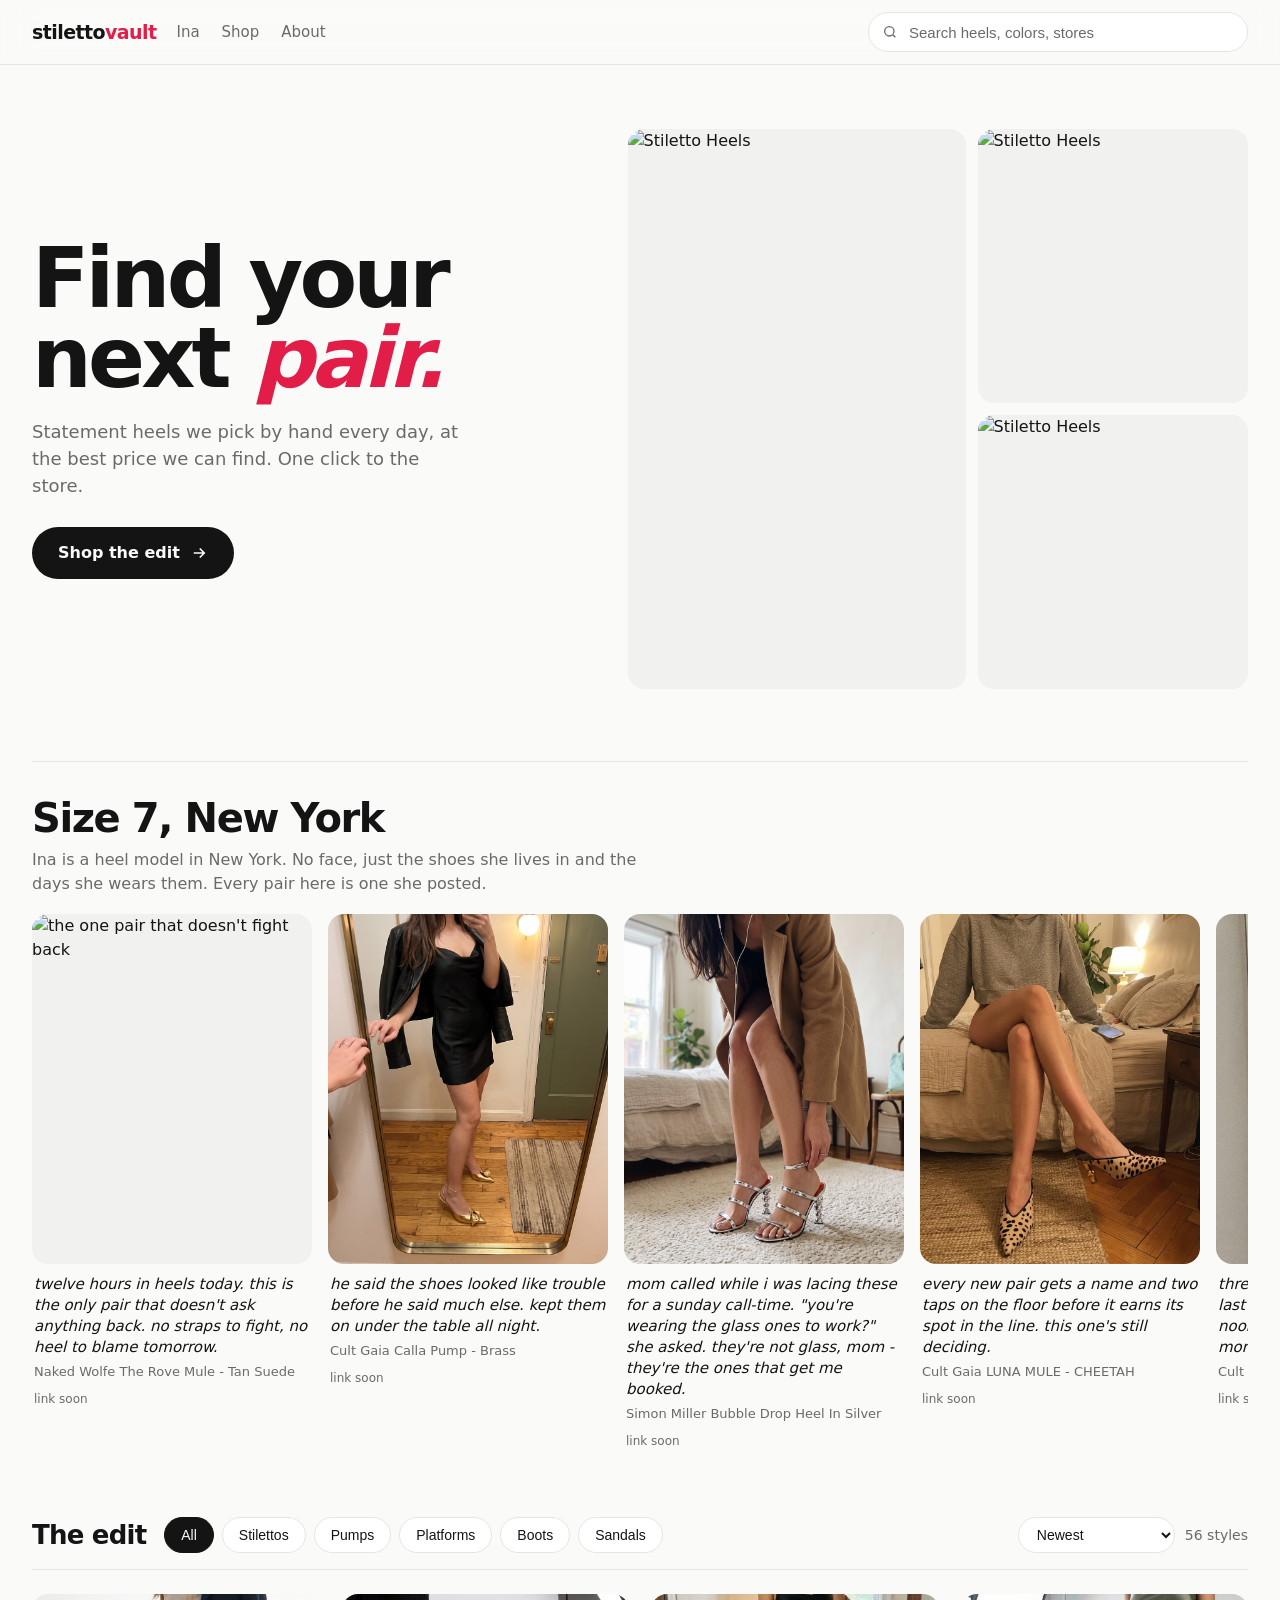
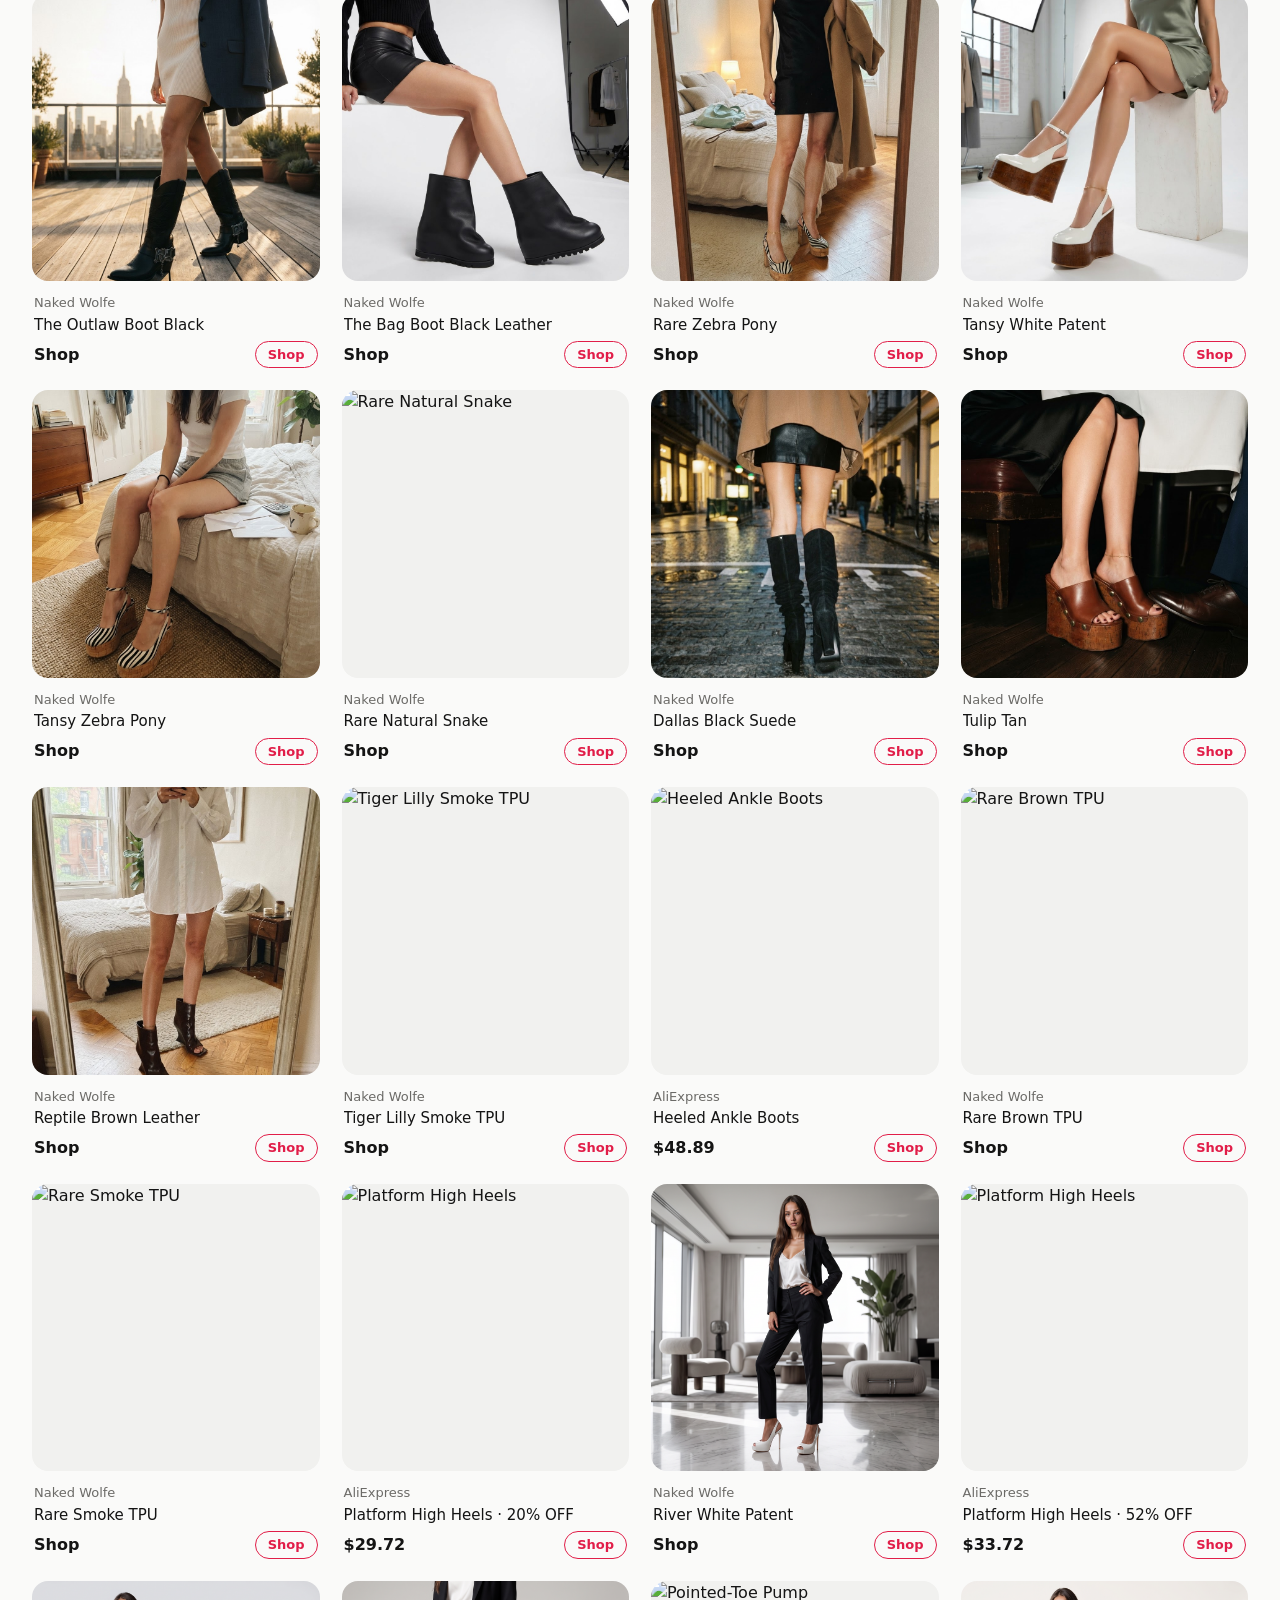
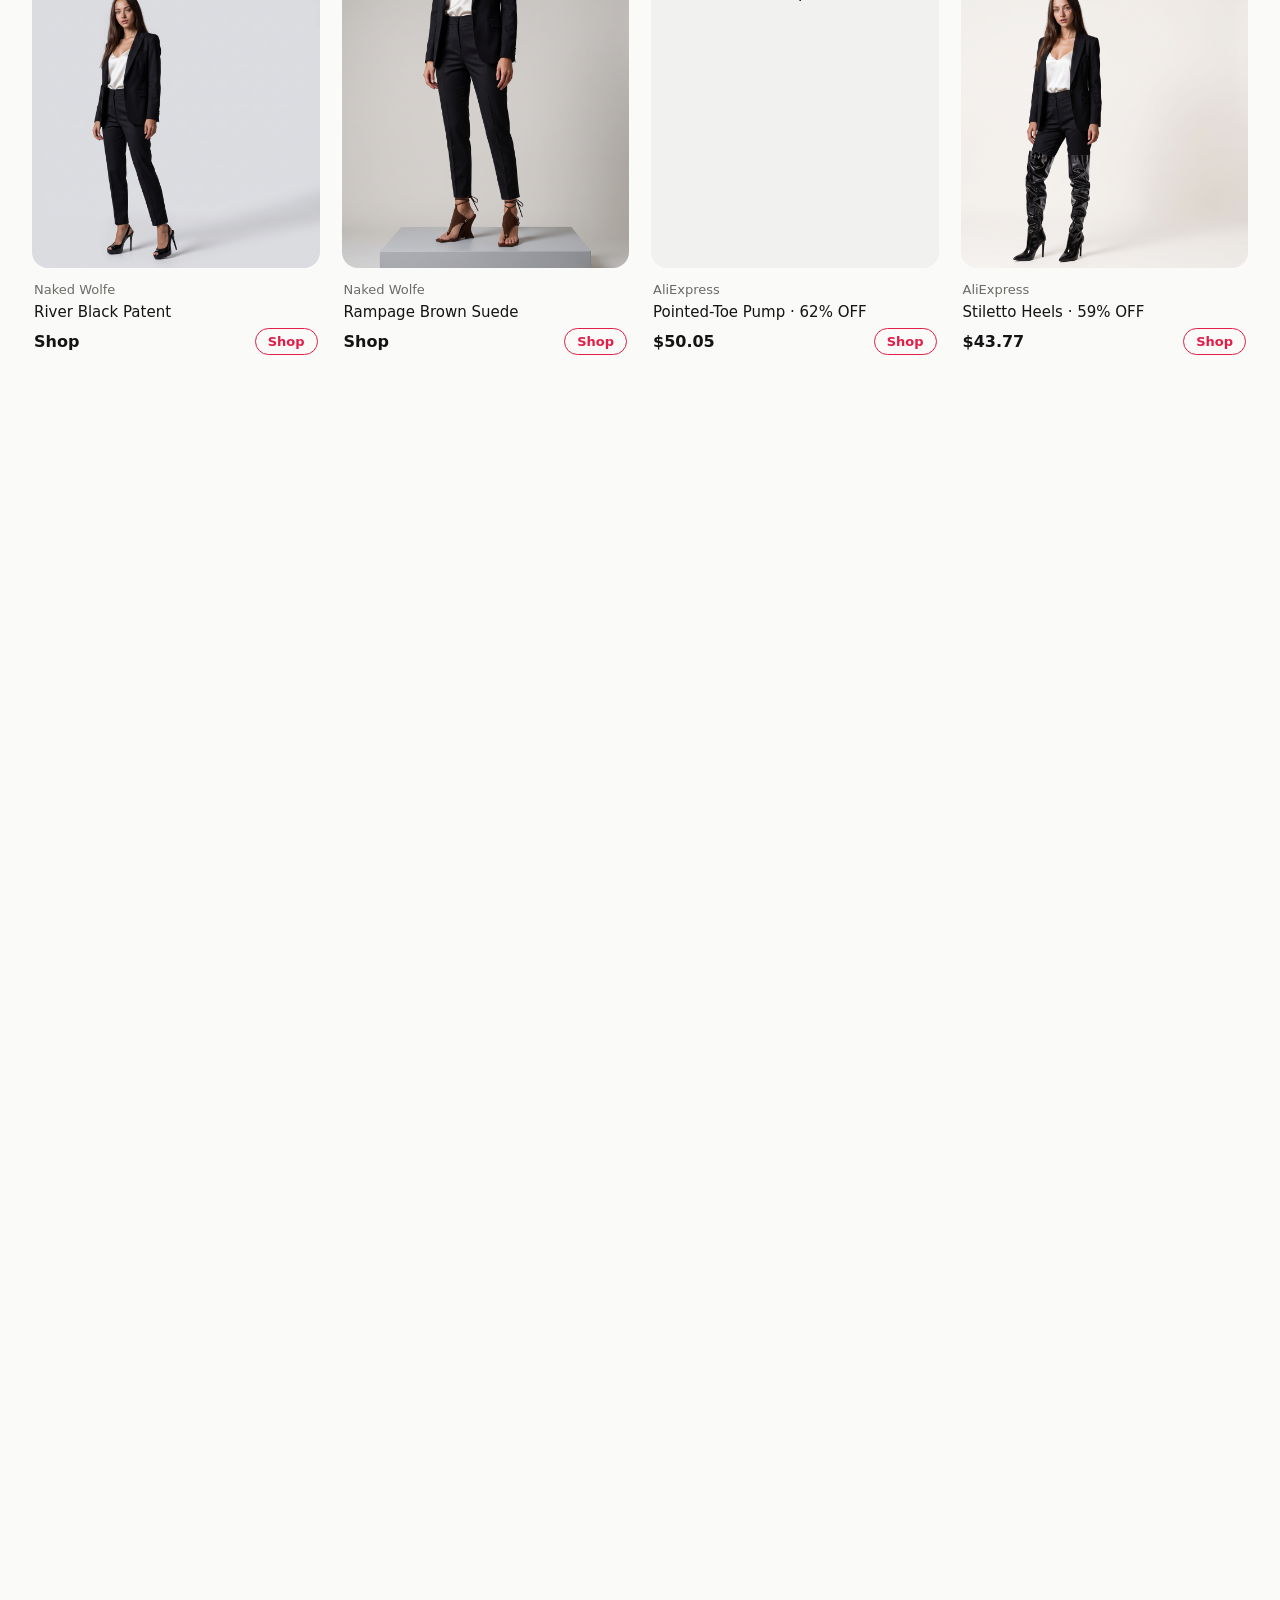
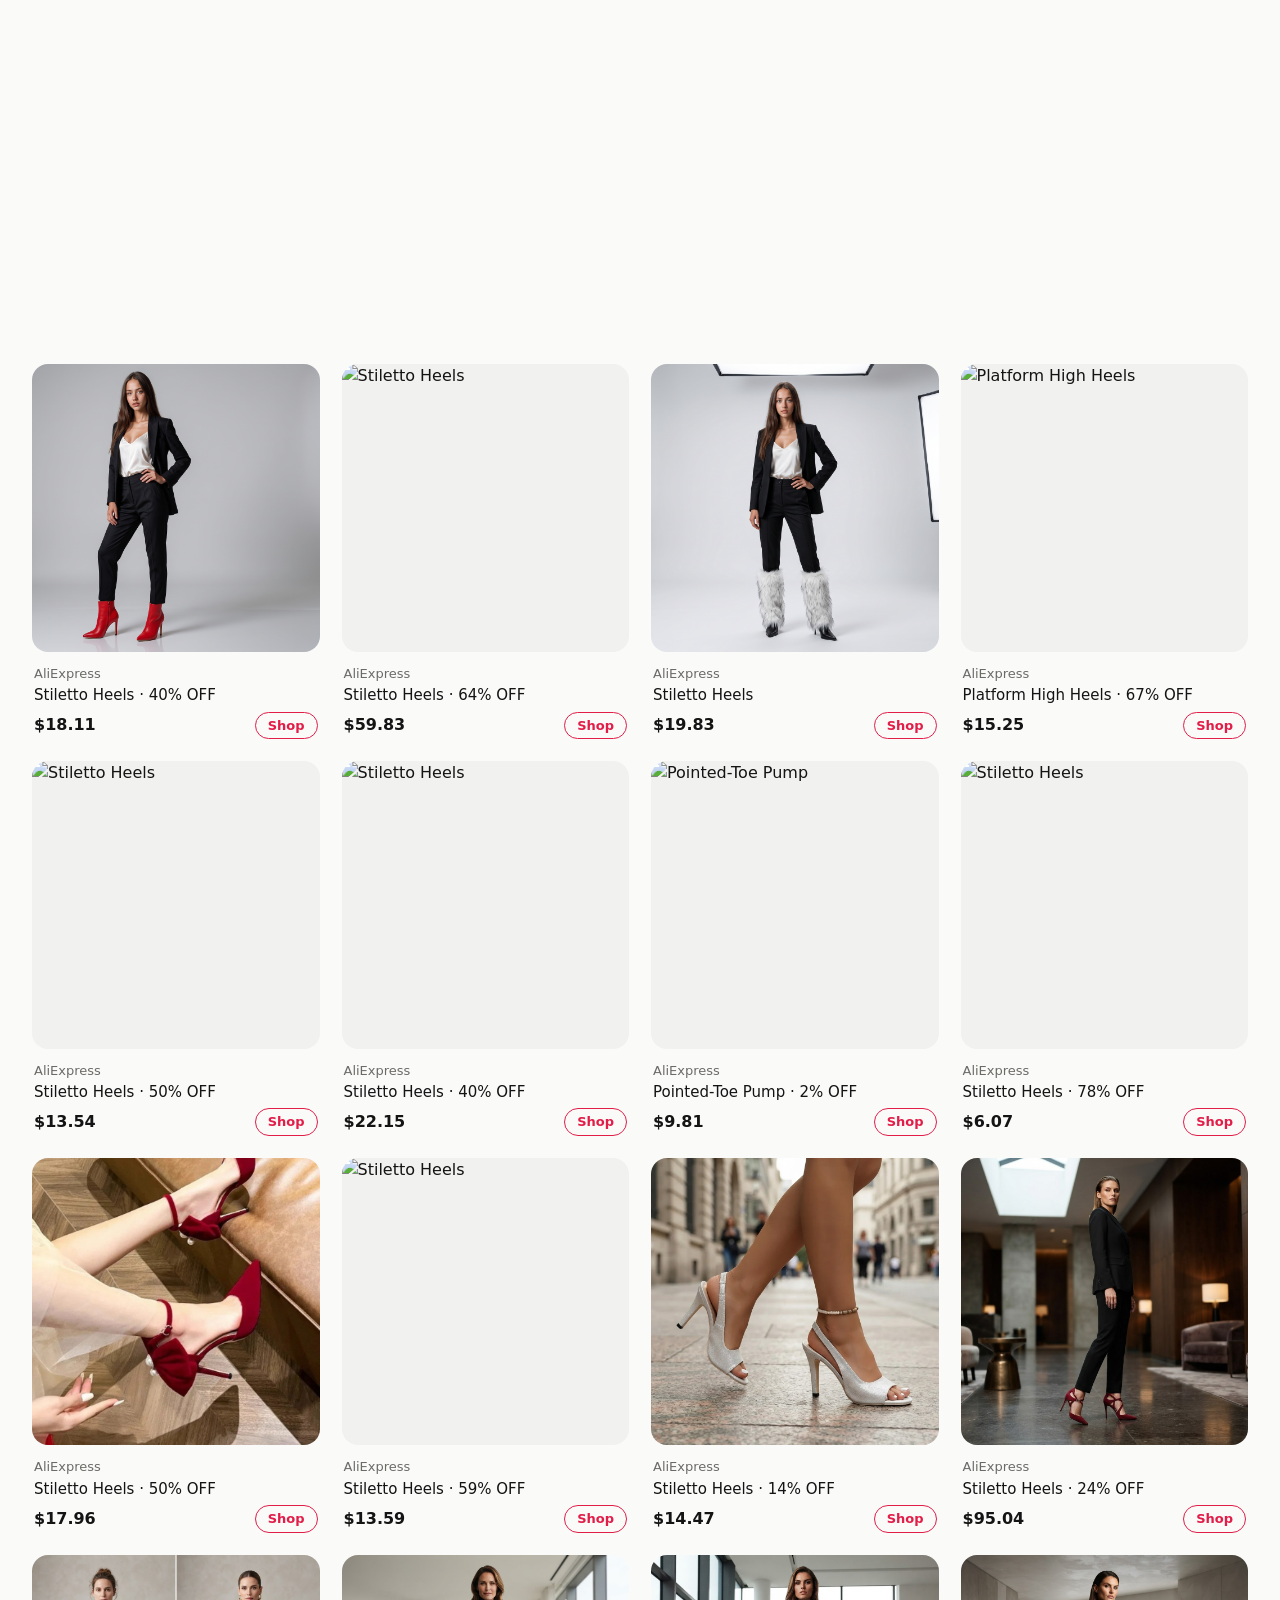
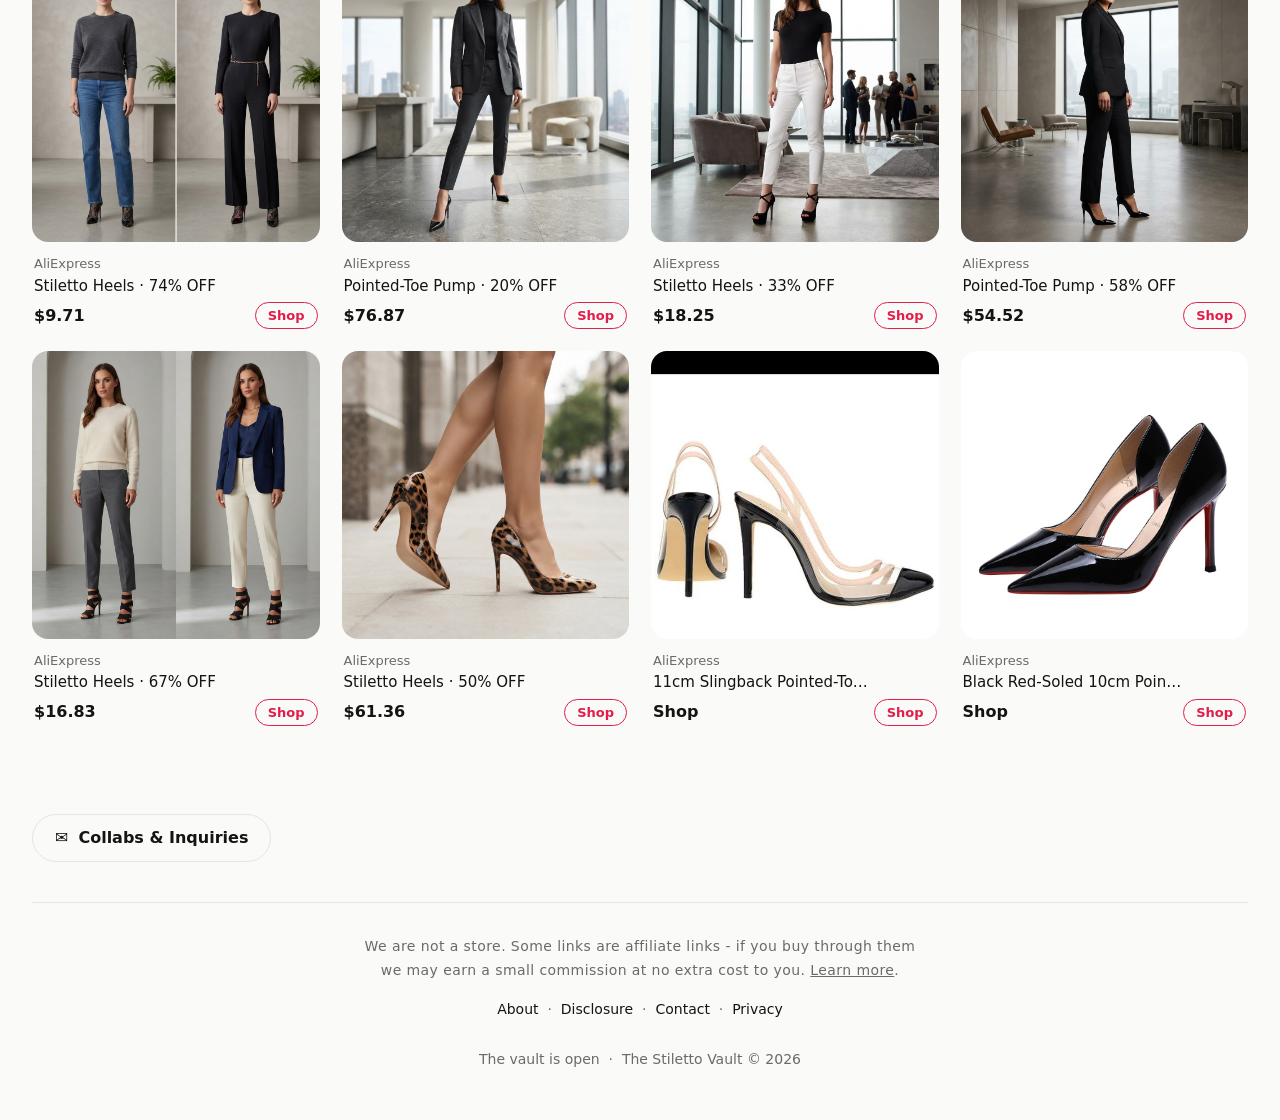
==== commit 46bdb6e3: "drop: disco-wedge-in-black-silver assets live" ====
--- a/index.html
+++ b/index.html
@@ -175,6 +175,11 @@
     <div class="ina-strip">
       <!-- INA:START -->
       <figure class="ina-tile">
+        <img src="img/ina/post-17.jpg" alt="the one pair that doesn't fight back" loading="lazy">
+        <figcaption><span class="ina-cap">twelve hours in heels today. this is the only pair that doesn't ask anything back. no straps to fight, no heel to blame tomorrow.</span>
+          <span class="ina-shoe">Naked Wolfe The Rove Mule - Tan Suede</span><span class="ina-soon">link soon</span></figcaption>
+      </figure>
+      <figure class="ina-tile">
         <img src="img/ina/post-15.png" alt="the shoes that got noticed first" loading="lazy">
         <figcaption><span class="ina-cap">he said the shoes looked like trouble before he said much else. kept them on under the table all night.</span>
           <span class="ina-shoe">Cult Gaia Calla Pump - Brass</span><span class="ina-soon">link soon</span></figcaption>
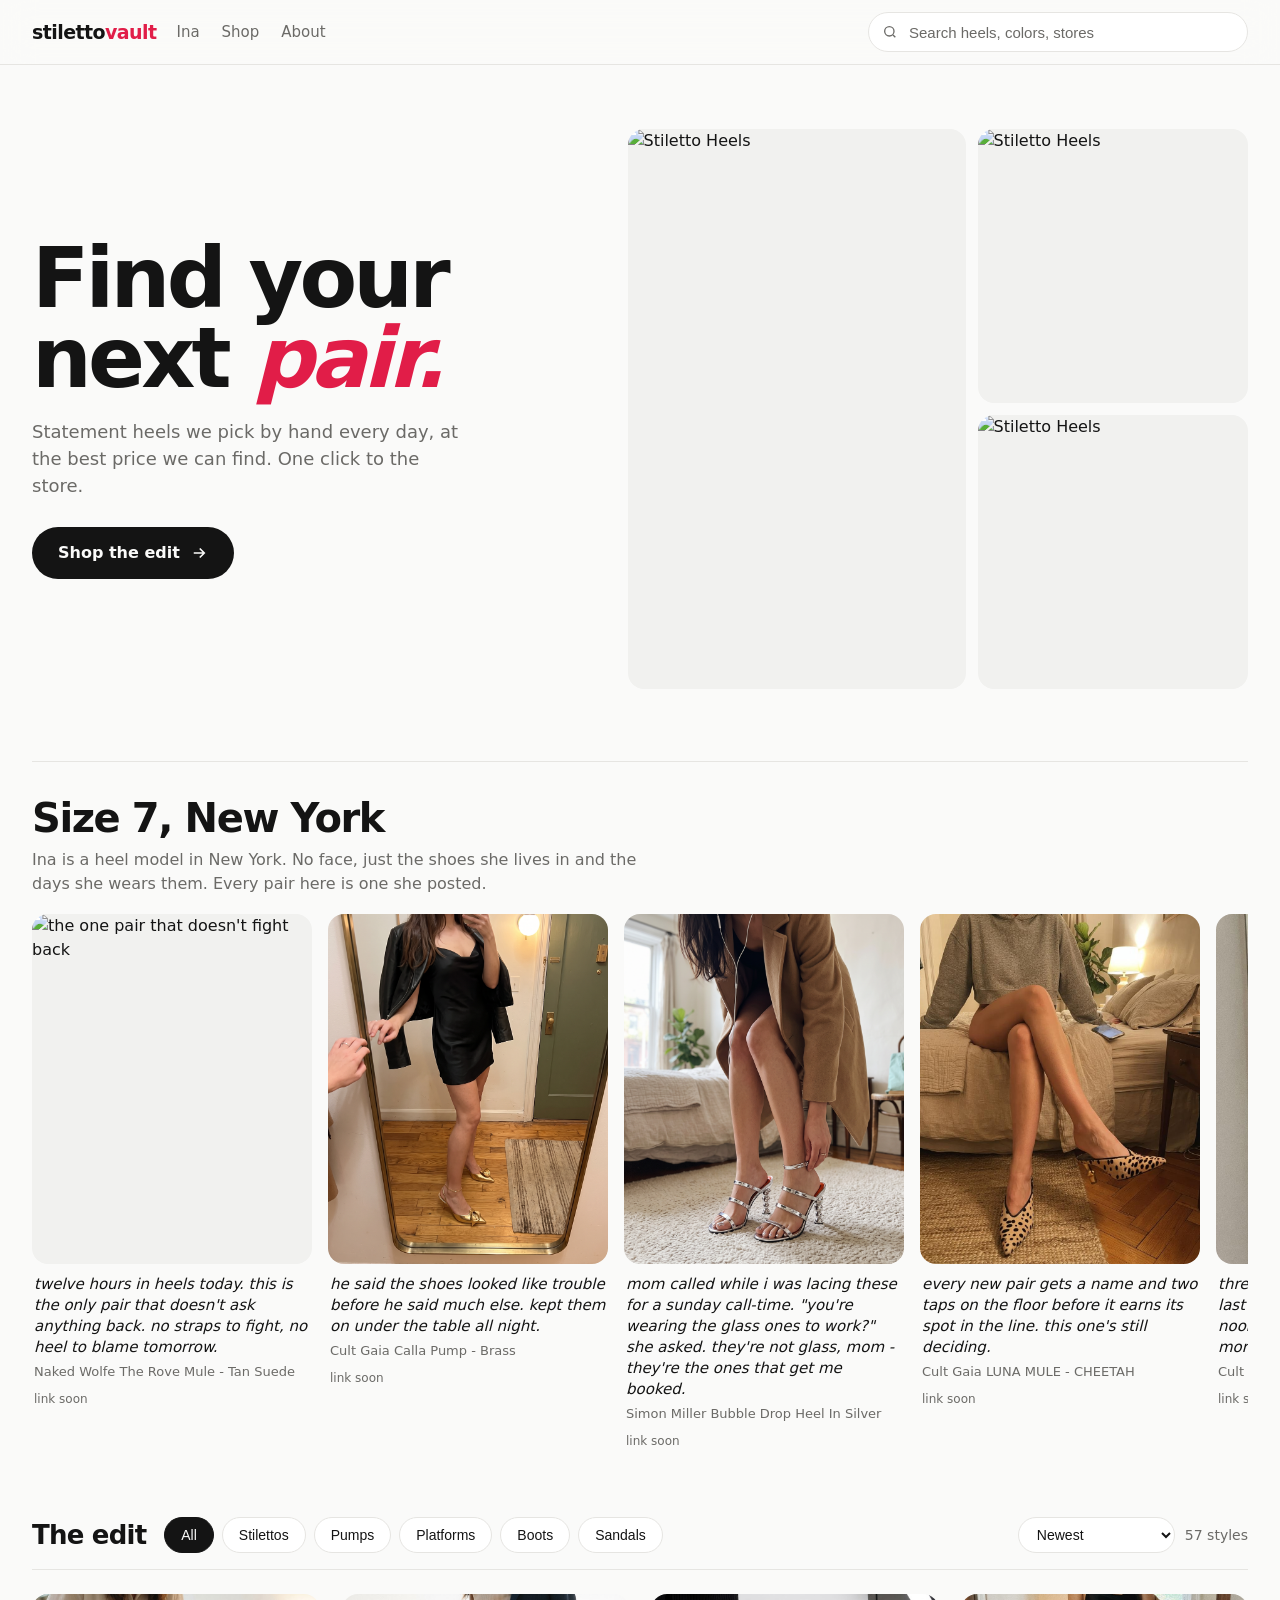
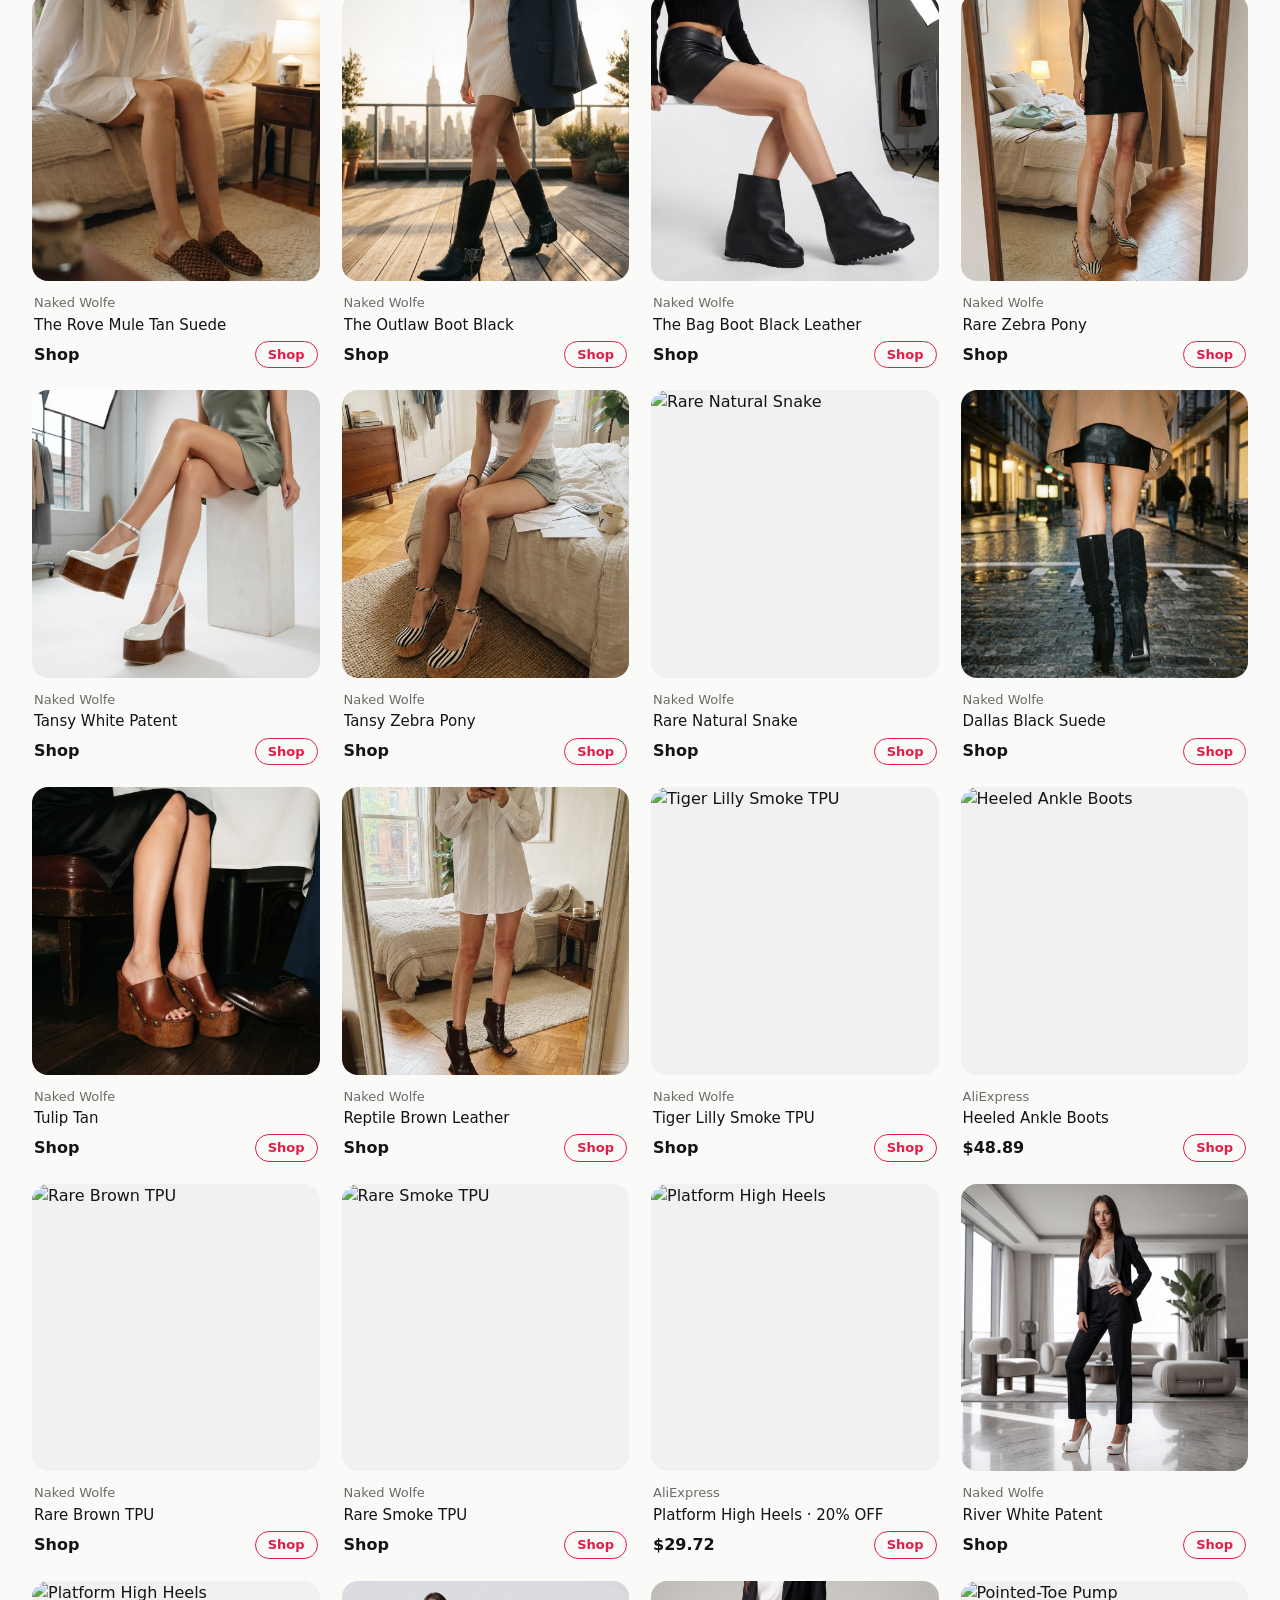
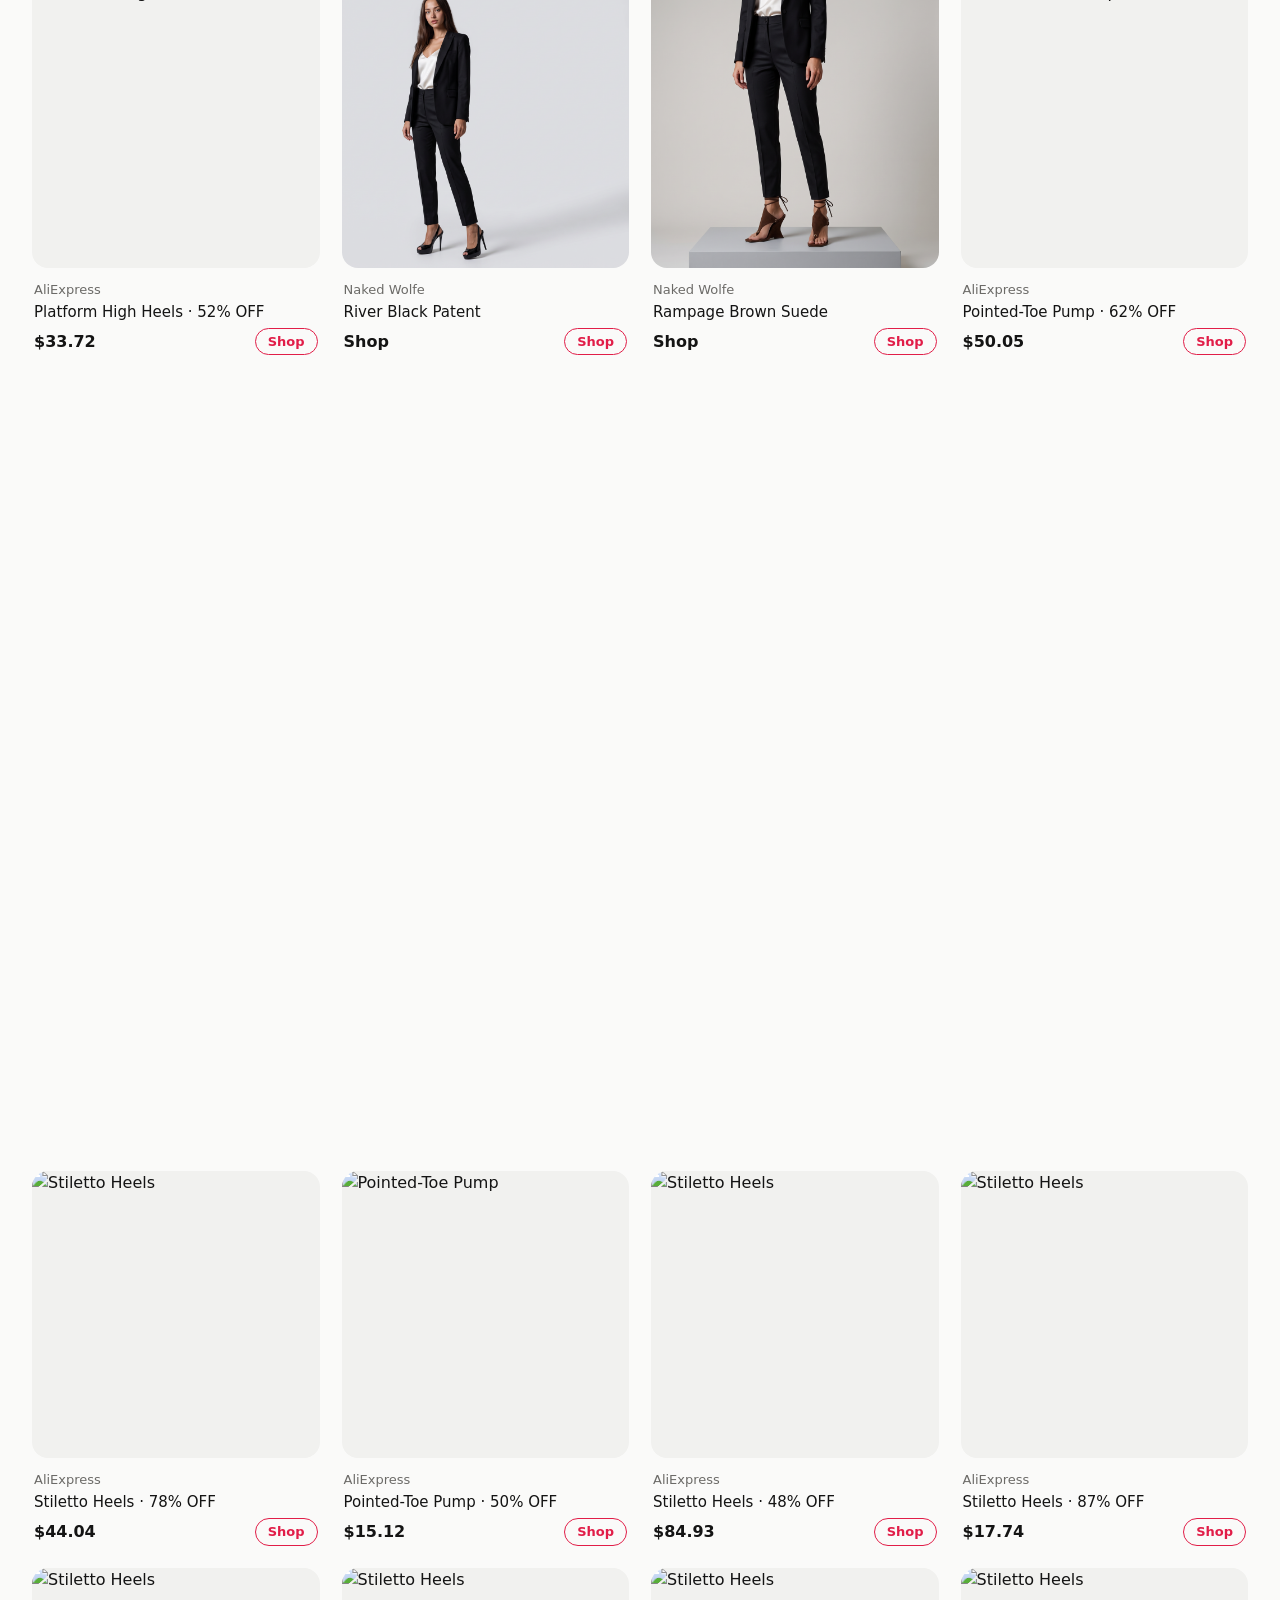
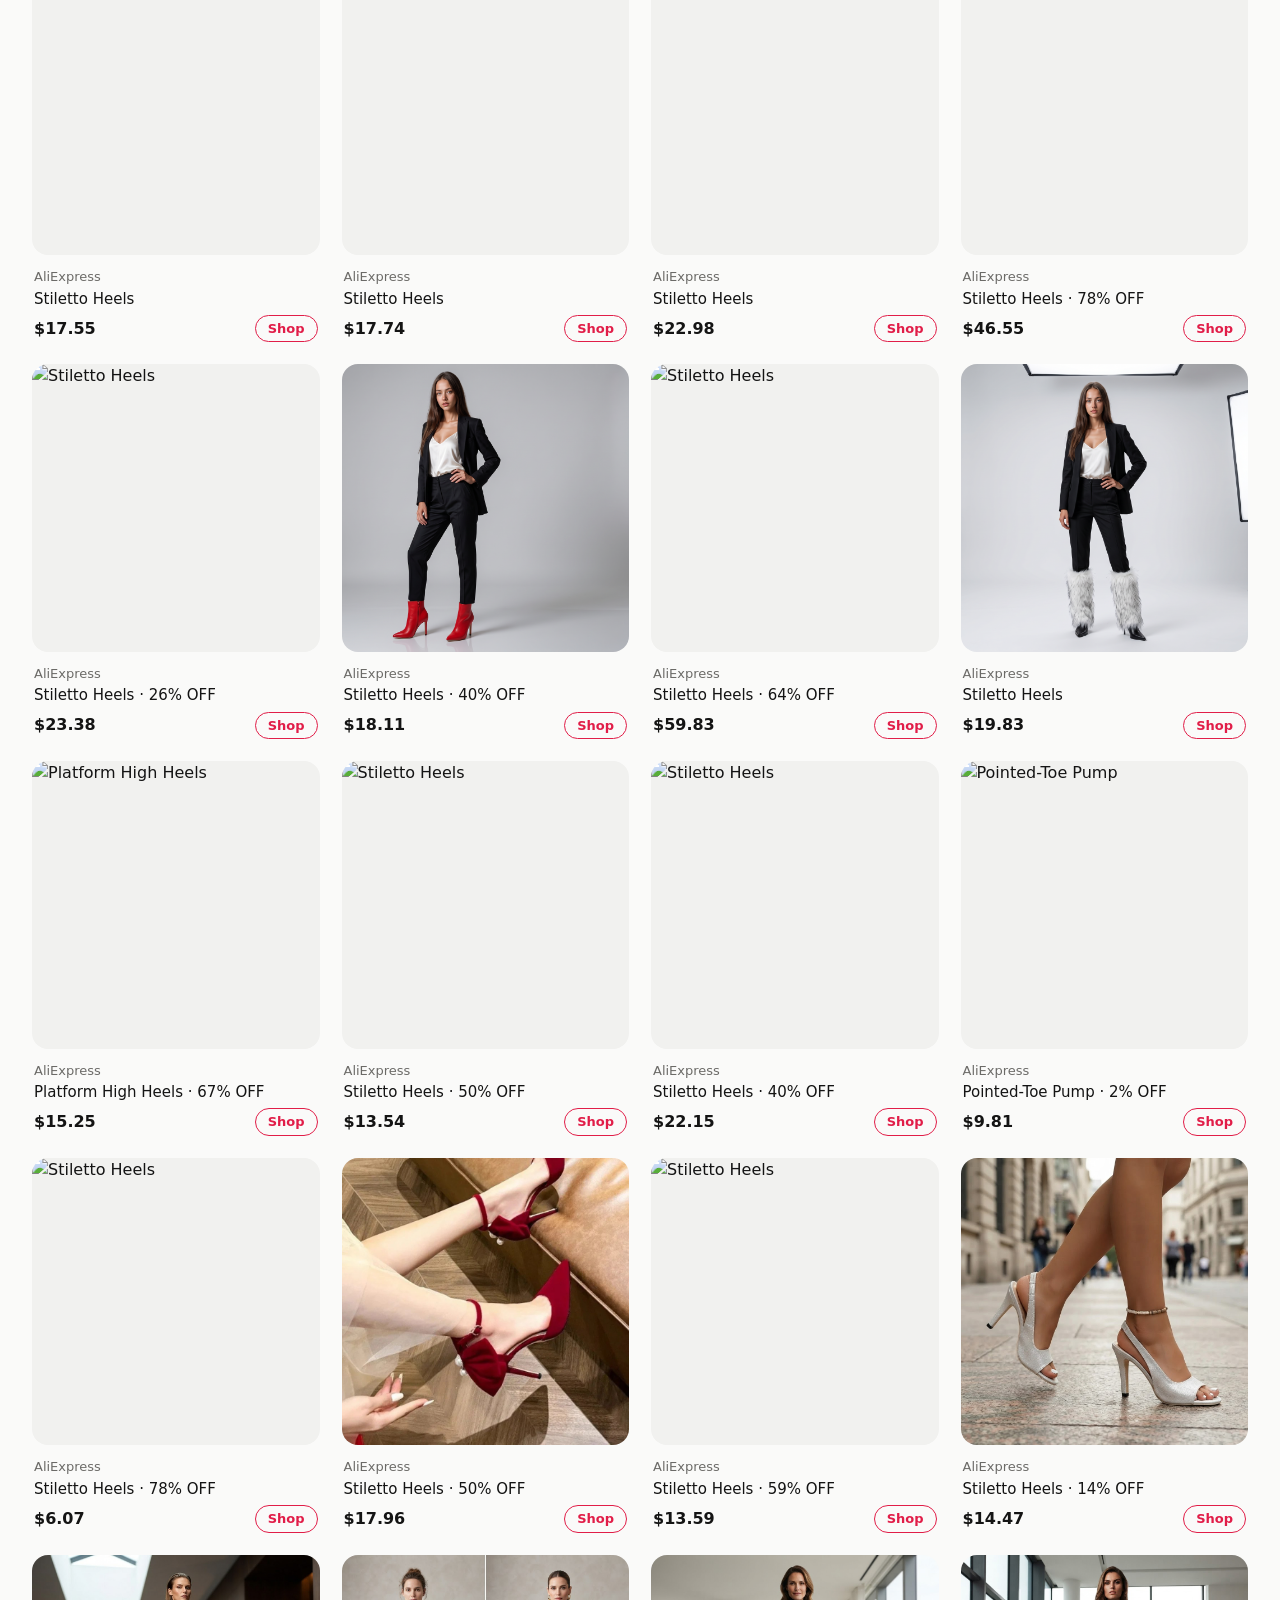
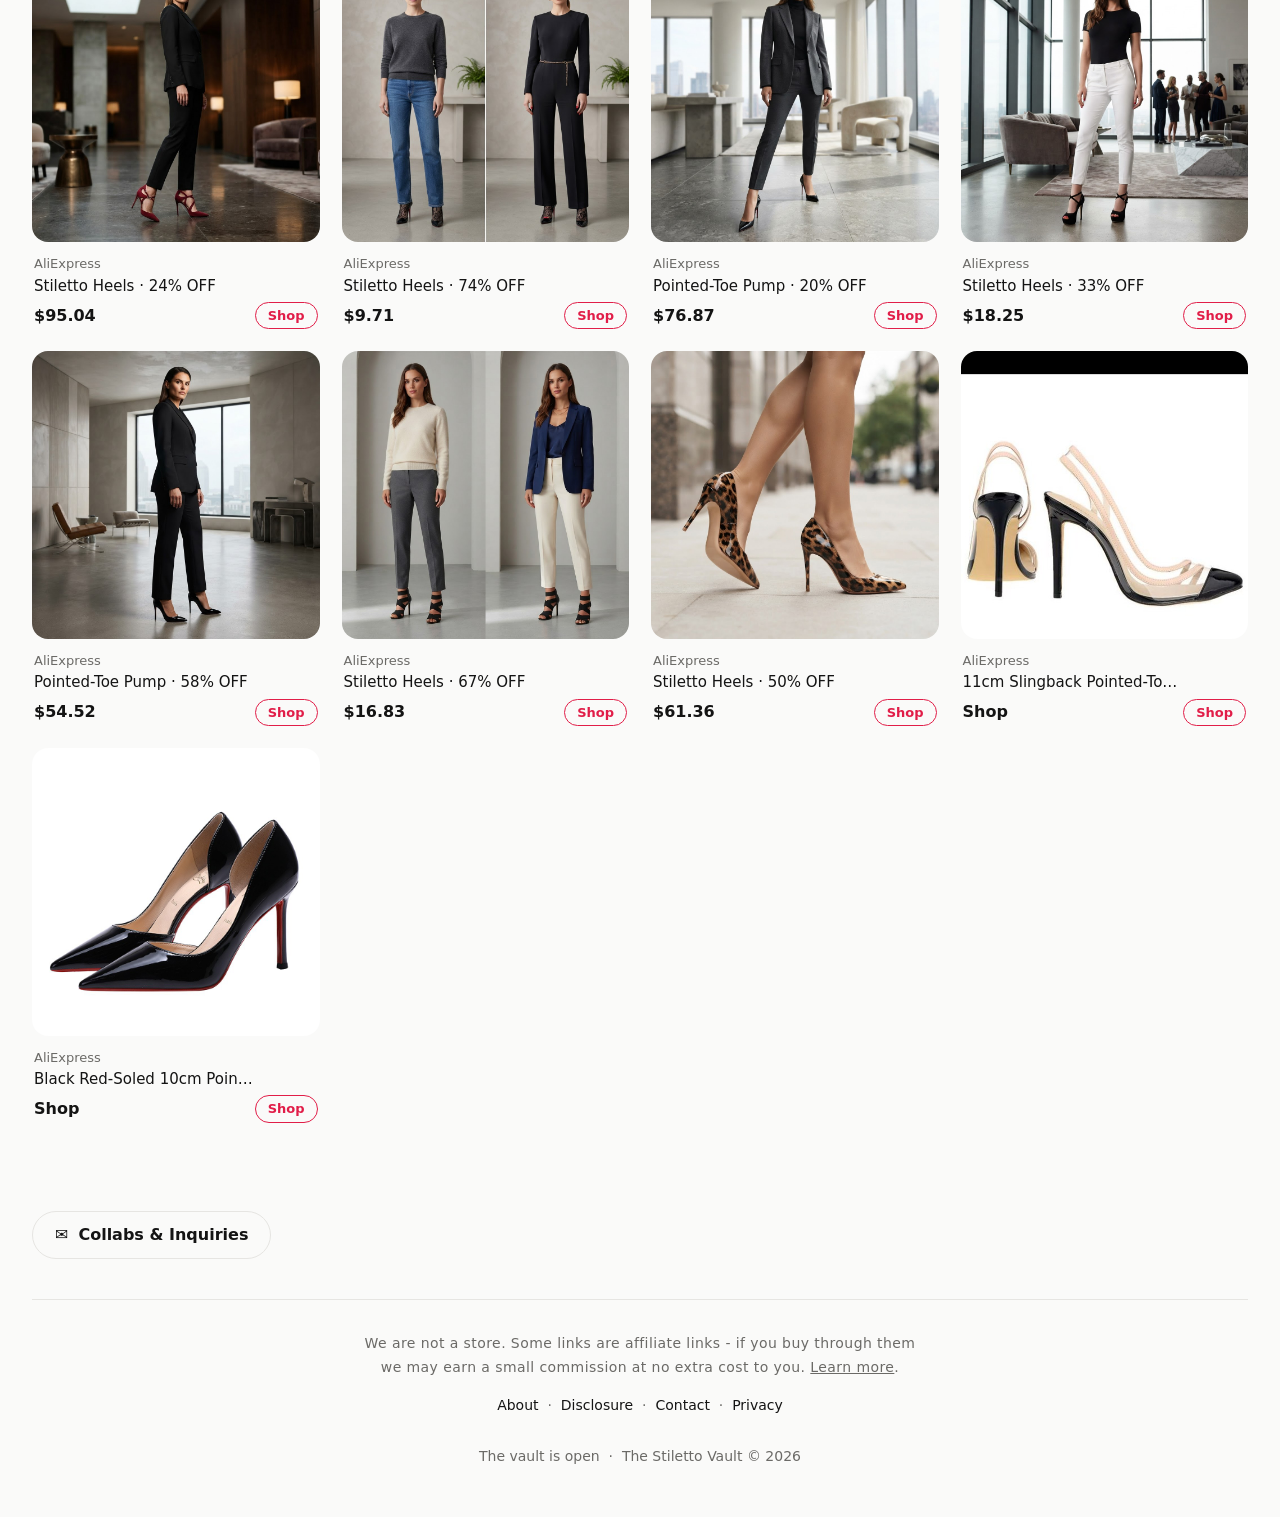
==== commit 45607f21: "drop: the-rove-mule-tan-suede-1 assets live" ====
--- a/index.html
+++ b/index.html
@@ -265,6 +265,14 @@
     <div class="grid" id="grid">
     <!-- HEELS:START -->
     <div class="pair-grid">
+      <a class="product-card" href="https://nakedwolfe.com/products/the-rove-mule-tan-suede-1?snowball=OFER56992&amp;utm_source=snowball&amp;utm_medium=default-program&amp;utm_campaign=OFER56992" target="_blank" rel="sponsored noopener" onclick="if(window.gtag)gtag('event','affiliate_click',{'shoe':'the-rove-mule-tan-suede-1','discount':''});" data-cat="sandals" data-color="" data-price="" data-disc="0" data-store="Naked Wolfe" data-date="2026-11-05">
+        <img src="img/heels/the-rove-mule-tan-suede-1/ina_A.jpg" alt="The Rove Mule Tan Suede" loading="lazy">
+        <div class="card-info">
+          <span class="card-store">Naked Wolfe</span>
+          <span class="card-name">The Rove Mule Tan Suede</span>
+          <span class="card-price">Shop</span>
+        </div>
+      </a>
       <a class="product-card" href="https://nakedwolfe.com/products/the-outlaw-boot-black?snowball=OFER56992&amp;utm_source=snowball&amp;utm_medium=default-program&amp;utm_campaign=OFER56992" target="_blank" rel="sponsored noopener" onclick="if(window.gtag)gtag('event','affiliate_click',{'shoe':'the-outlaw-boot-black','discount':''});" data-cat="boots" data-color="black" data-price="" data-disc="0" data-store="Naked Wolfe" data-date="2026-10-09">
         <img src="img/heels/the-outlaw-boot-black/ina_A.jpg" alt="The Outlaw Boot Black" loading="lazy">
         <div class="card-info">
@@ -273,6 +281,9 @@
           <span class="card-price">Shop</span>
         </div>
       </a>
+    </div>
+    <div class="pair-sep">· · ·</div>
+    <div class="pair-grid">
       <a class="product-card" href="https://nakedwolfe.com/products/the-bag-boot-black-leather?snowball=OFER56992&amp;utm_source=snowball&amp;utm_medium=default-program&amp;utm_campaign=OFER56992" target="_blank" rel="sponsored noopener" onclick="if(window.gtag)gtag('event','affiliate_click',{'shoe':'the-bag-boot-black-leather','discount':''});" data-cat="boots" data-color="black" data-price="" data-disc="0" data-store="Naked Wolfe" data-date="2026-10-12">
         <img src="img/heels/the-bag-boot-black-leather/ina_A.jpg" alt="The Bag Boot Black Leather" loading="lazy">
         <div class="card-info">
@@ -281,9 +292,6 @@
           <span class="card-price">Shop</span>
         </div>
       </a>
-    </div>
-    <div class="pair-sep">· · ·</div>
-    <div class="pair-grid">
       <a class="product-card" href="https://nakedwolfe.com/products/rare-zebra-pony?snowball=OFER56992&amp;utm_source=snowball&amp;utm_medium=default-program&amp;utm_campaign=OFER56992" target="_blank" rel="sponsored noopener" onclick="if(window.gtag)gtag('event','affiliate_click',{'shoe':'rare-zebra-pony','discount':''});" data-cat="stilettos" data-color="" data-price="" data-disc="0" data-store="Naked Wolfe" data-date="2026-10-16">
         <img src="img/heels/rare-zebra-pony/ina_A.jpg" alt="Rare Zebra Pony" loading="lazy">
         <div class="card-info">
@@ -292,6 +300,9 @@
           <span class="card-price">Shop</span>
         </div>
       </a>
+    </div>
+    <div class="pair-sep">· · ·</div>
+    <div class="pair-grid">
       <a class="product-card" href="https://nakedwolfe.com/products/tansy-white-patent?snowball=OFER56992&amp;utm_source=snowball&amp;utm_medium=default-program&amp;utm_campaign=OFER56992" target="_blank" rel="sponsored noopener" onclick="if(window.gtag)gtag('event','affiliate_click',{'shoe':'tansy-white-patent','discount':''});" data-cat="stilettos" data-color="white" data-price="" data-disc="0" data-store="Naked Wolfe" data-date="2026-10-21">
         <img src="img/heels/tansy-white-patent/ina_A.jpg" alt="Tansy White Patent" loading="lazy">
         <div class="card-info">
@@ -300,9 +311,6 @@
           <span class="card-price">Shop</span>
         </div>
       </a>
-    </div>
-    <div class="pair-sep">· · ·</div>
-    <div class="pair-grid">
       <a class="product-card" href="https://nakedwolfe.com/products/tansy-zebra-pony?snowball=OFER56992&amp;utm_source=snowball&amp;utm_medium=default-program&amp;utm_campaign=OFER56992" target="_blank" rel="sponsored noopener" onclick="if(window.gtag)gtag('event','affiliate_click',{'shoe':'tansy-zebra-pony','discount':''});" data-cat="stilettos" data-color="" data-price="" data-disc="0" data-store="Naked Wolfe" data-date="2026-10-22">
         <img src="img/heels/tansy-zebra-pony/ina_A.jpg" alt="Tansy Zebra Pony" loading="lazy">
         <div class="card-info">
@@ -311,6 +319,9 @@
           <span class="card-price">Shop</span>
         </div>
       </a>
+    </div>
+    <div class="pair-sep">· · ·</div>
+    <div class="pair-grid">
       <a class="product-card" href="https://nakedwolfe.com/products/rare-natural-snake?snowball=OFER56992&amp;utm_source=snowball&amp;utm_medium=default-program&amp;utm_campaign=OFER56992" target="_blank" rel="sponsored noopener" onclick="if(window.gtag)gtag('event','affiliate_click',{'shoe':'rare-natural-snake','discount':''});" data-cat="stilettos" data-color="" data-price="" data-disc="0" data-store="Naked Wolfe" data-date="2026-10-16">
         <img src="img/heels/rare-natural-snake/ina_A.png" alt="Rare Natural Snake" loading="lazy">
         <div class="card-info">
@@ -319,9 +330,6 @@
           <span class="card-price">Shop</span>
         </div>
       </a>
-    </div>
-    <div class="pair-sep">· · ·</div>
-    <div class="pair-grid">
       <a class="product-card" href="https://nakedwolfe.com/products/dallas-black-suede?snowball=OFER56992&amp;utm_source=snowball&amp;utm_medium=default-program&amp;utm_campaign=OFER56992" target="_blank" rel="sponsored noopener" onclick="if(window.gtag)gtag('event','affiliate_click',{'shoe':'dallas-black-suede','discount':''});" data-cat="stilettos" data-color="black" data-price="" data-disc="0" data-store="Naked Wolfe" data-date="2026-10-18">
         <img src="img/heels/dallas-black-suede/ina_B.jpg" alt="Dallas Black Suede" loading="lazy">
         <div class="card-info">
@@ -330,6 +338,9 @@
           <span class="card-price">Shop</span>
         </div>
       </a>
+    </div>
+    <div class="pair-sep">· · ·</div>
+    <div class="pair-grid">
       <a class="product-card" href="https://nakedwolfe.com/products/tulip-tan?snowball=OFER56992&amp;utm_source=snowball&amp;utm_medium=default-program&amp;utm_campaign=OFER56992" target="_blank" rel="sponsored noopener" onclick="if(window.gtag)gtag('event','affiliate_click',{'shoe':'tulip-tan','discount':''});" data-cat="stilettos" data-color="" data-price="" data-disc="0" data-store="Naked Wolfe" data-date="2026-10-23">
         <img src="img/heels/tulip-tan/ina_A.jpg" alt="Tulip Tan" loading="lazy">
         <div class="card-info">
@@ -338,9 +349,6 @@
           <span class="card-price">Shop</span>
         </div>
       </a>
-    </div>
-    <div class="pair-sep">· · ·</div>
-    <div class="pair-grid">
       <a class="product-card" href="https://nakedwolfe.com/products/reptile-brown-leather?snowball=OFER56992&amp;utm_source=snowball&amp;utm_medium=default-program&amp;utm_campaign=OFER56992" target="_blank" rel="sponsored noopener" onclick="if(window.gtag)gtag('event','affiliate_click',{'shoe':'reptile-brown-leather','discount':''});" data-cat="stilettos" data-color="brown" data-price="" data-disc="0" data-store="Naked Wolfe" data-date="2026-10-20">
         <img src="img/heels/reptile-brown-leather/ina_A.jpg" alt="Reptile Brown Leather" loading="lazy">
         <div class="card-info">
@@ -349,6 +357,9 @@
           <span class="card-price">Shop</span>
         </div>
       </a>
+    </div>
+    <div class="pair-sep">· · ·</div>
+    <div class="pair-grid">
       <a class="product-card" href="https://nakedwolfe.com/products/tiger-lilly-smoke-tpu?snowball=OFER56992&amp;utm_source=snowball&amp;utm_medium=default-program&amp;utm_campaign=OFER56992" target="_blank" rel="sponsored noopener" onclick="if(window.gtag)gtag('event','affiliate_click',{'shoe':'tiger-lilly-smoke-tpu','discount':''});" data-cat="stilettos" data-color="" data-price="" data-disc="0" data-store="Naked Wolfe" data-date="2026-10-08">
         <img src="img/heels/tiger-lilly-smoke-tpu.jpg" alt="Tiger Lilly Smoke TPU" loading="lazy">
         <div class="card-info">
@@ -357,9 +368,6 @@
           <span class="card-price">Shop</span>
         </div>
       </a>
-    </div>
-    <div class="pair-sep">· · ·</div>
-    <div class="pair-grid">
       <a class="product-card" href="https://rzekl.com/g/1e8d1144949a9d9ab95916525dc3e8/?subid=heeled-ankle-boots-3256808371208917&amp;ulp=https%3A%2F%2Fwww.aliexpress.com%2Fitem%2F3256808371208917.html" target="_blank" rel="sponsored noopener" onclick="if(window.gtag)gtag('event','affiliate_click',{'shoe':'heeled-ankle-boots-3256808371208917','discount':''});" data-cat="boots" data-color="" data-price="48.89" data-disc="0" data-store="AliExpress" data-date="2026-10-07">
         <img src="img/heels/heeled-ankle-boots-3256808371208917.jpg" alt="Heeled Ankle Boots" loading="lazy">
         <div class="card-info">
@@ -368,6 +376,9 @@
           <span class="card-price">$48.89</span>
         </div>
       </a>
+    </div>
+    <div class="pair-sep">· · ·</div>
+    <div class="pair-grid">
       <a class="product-card" href="https://nakedwolfe.com/products/rare-brown-tpu?snowball=OFER56992&amp;utm_source=snowball&amp;utm_medium=default-program&amp;utm_campaign=OFER56992" target="_blank" rel="sponsored noopener" onclick="if(window.gtag)gtag('event','affiliate_click',{'shoe':'rare-brown-tpu','discount':''});" data-cat="stilettos" data-color="brown" data-price="" data-disc="0" data-store="Naked Wolfe" data-date="2026-10-07">
         <img src="img/heels/rare-brown-tpu.jpg" alt="Rare Brown TPU" loading="lazy">
         <div class="card-info">
@@ -376,9 +387,6 @@
           <span class="card-price">Shop</span>
         </div>
       </a>
-    </div>
-    <div class="pair-sep">· · ·</div>
-    <div class="pair-grid">
       <a class="product-card" href="https://nakedwolfe.com/products/rare-smoke-tpu?snowball=OFER56992&amp;utm_source=snowball&amp;utm_medium=default-program&amp;utm_campaign=OFER56992" target="_blank" rel="sponsored noopener" onclick="if(window.gtag)gtag('event','affiliate_click',{'shoe':'rare-smoke-tpu','discount':''});" data-cat="stilettos" data-color="" data-price="" data-disc="0" data-store="Naked Wolfe" data-date="2026-10-07">
         <img src="img/heels/rare-smoke-tpu.jpg" alt="Rare Smoke TPU" loading="lazy">
         <div class="card-info">
@@ -387,6 +395,9 @@
           <span class="card-price">Shop</span>
         </div>
       </a>
+    </div>
+    <div class="pair-sep">· · ·</div>
+    <div class="pair-grid">
       <a class="product-card" href="https://rzekl.com/g/1e8d1144949a9d9ab95916525dc3e8/?subid=platform-high-heels-3256811369943536&amp;ulp=https%3A%2F%2Fwww.aliexpress.com%2Fitem%2F3256811369943536.html" target="_blank" rel="sponsored noopener" onclick="if(window.gtag)gtag('event','affiliate_click',{'shoe':'platform-high-heels-3256811369943536','discount':'20%'});" data-cat="platforms" data-color="" data-price="29.72" data-disc="20" data-store="AliExpress" data-date="2026-10-05">
         <img src="img/heels/platform-high-heels-3256811369943536.jpg" alt="Platform High Heels" loading="lazy">
         <span class="card-badge">-20%</span>
@@ -396,9 +407,6 @@
           <span class="card-price">$29.72</span>
         </div>
       </a>
-    </div>
-    <div class="pair-sep">· · ·</div>
-    <div class="pair-grid">
       <a class="product-card" href="https://nakedwolfe.com/products/river-white-patent?snowball=OFER56992&amp;utm_source=snowball&amp;utm_medium=default-program&amp;utm_campaign=OFER56992" target="_blank" rel="sponsored noopener" onclick="if(window.gtag)gtag('event','affiliate_click',{'shoe':'river-white-patent','discount':''});" data-cat="stilettos" data-color="white" data-price="" data-disc="0" data-store="Naked Wolfe" data-date="2026-10-05">
         <img src="img/heels/river-white-patent.jpg" alt="River White Patent" loading="lazy">
         <div class="card-info">
@@ -407,6 +415,9 @@
           <span class="card-price">Shop</span>
         </div>
       </a>
+    </div>
+    <div class="pair-sep">· · ·</div>
+    <div class="pair-grid">
       <a class="product-card" href="https://rzekl.com/g/1e8d1144949a9d9ab95916525dc3e8/?subid=platform-high-heels-3256810584098285&amp;ulp=https%3A%2F%2Fwww.aliexpress.com%2Fitem%2F3256810584098285.html" target="_blank" rel="sponsored noopener" onclick="if(window.gtag)gtag('event','affiliate_click',{'shoe':'platform-high-heels-3256810584098285','discount':'52%'});" data-cat="platforms" data-color="" data-price="33.72" data-disc="52" data-store="AliExpress" data-date="2026-10-04">
         <img src="img/heels/platform-high-heels-3256810584098285.jpg" alt="Platform High Heels" loading="lazy">
         <span class="card-badge">-52%</span>
@@ -416,9 +427,6 @@
           <span class="card-price">$33.72</span>
         </div>
       </a>
-    </div>
-    <div class="pair-sep">· · ·</div>
-    <div class="pair-grid">
       <a class="product-card" href="https://nakedwolfe.com/products/river-black-patent?snowball=OFER56992&amp;utm_source=snowball&amp;utm_medium=default-program&amp;utm_campaign=OFER56992" target="_blank" rel="sponsored noopener" onclick="if(window.gtag)gtag('event','affiliate_click',{'shoe':'river-black-patent','discount':''});" data-cat="stilettos" data-color="black" data-price="" data-disc="0" data-store="Naked Wolfe" data-date="2026-10-04">
         <img src="img/heels/river-black-patent.jpg" alt="River Black Patent" loading="lazy">
         <div class="card-info">
@@ -427,6 +435,9 @@
           <span class="card-price">Shop</span>
         </div>
       </a>
+    </div>
+    <div class="pair-sep">· · ·</div>
+    <div class="pair-grid">
       <a class="product-card" href="https://nakedwolfe.com/products/rampage-brown-suede?snowball=OFER56992&amp;utm_source=snowball&amp;utm_medium=default-program&amp;utm_campaign=OFER56992" target="_blank" rel="sponsored noopener" onclick="if(window.gtag)gtag('event','affiliate_click',{'shoe':'rampage-brown-suede','discount':''});" data-cat="stilettos" data-color="brown" data-price="" data-disc="0" data-store="Naked Wolfe" data-date="2026-10-02">
         <img src="img/heels/rampage-brown-suede.jpg" alt="Rampage Brown Suede" loading="lazy">
         <div class="card-info">
@@ -435,9 +446,6 @@
           <span class="card-price">Shop</span>
         </div>
       </a>
-    </div>
-    <div class="pair-sep">· · ·</div>
-    <div class="pair-grid">
       <a class="product-card" href="https://rzekl.com/g/1e8d1144949a9d9ab95916525dc3e8/?subid=pointed-toe-pump-3256807553262560&amp;ulp=https%3A%2F%2Fwww.aliexpress.com%2Fitem%2F3256807553262560.html" target="_blank" rel="sponsored noopener" onclick="if(window.gtag)gtag('event','affiliate_click',{'shoe':'pointed-toe-pump-3256807553262560','discount':'62%'});" data-cat="pumps" data-color="" data-price="50.05" data-disc="62" data-store="AliExpress" data-date="2026-10-01">
         <img src="img/heels/pointed-toe-pump-3256807553262560.jpg" alt="Pointed-Toe Pump" loading="lazy">
         <span class="card-badge">-62%</span>
@@ -447,6 +455,9 @@
           <span class="card-price">$50.05</span>
         </div>
       </a>
+    </div>
+    <div class="pair-sep">· · ·</div>
+    <div class="pair-grid">
       <a class="product-card" href="https://rzekl.com/g/1e8d1144949a9d9ab95916525dc3e8/?subid=stiletto-heels-3256805663137456&amp;ulp=https%3A%2F%2Fwww.aliexpress.com%2Fitem%2F3256805663137456.html" target="_blank" rel="sponsored noopener" onclick="if(window.gtag)gtag('event','affiliate_click',{'shoe':'stiletto-heels-3256805663137456','discount':'59%'});" data-cat="stilettos" data-color="" data-price="43.77" data-disc="59" data-store="AliExpress" data-date="2026-09-29">
         <img src="img/heels/stiletto-heels-3256805663137456.jpg" alt="Stiletto Heels" loading="lazy">
         <span class="card-badge">-59%</span>
@@ -456,9 +467,6 @@
           <span class="card-price">$43.77</span>
         </div>
       </a>
-    </div>
-    <div class="pair-sep">· · ·</div>
-    <div class="pair-grid">
       <a class="product-card" href="https://rzekl.com/g/1e8d1144949a9d9ab95916525dc3e8/?subid=stiletto-heels-3256809356402716&amp;ulp=https%3A%2F%2Fwww.aliexpress.com%2Fitem%2F3256809356402716.html" target="_blank" rel="sponsored noopener" onclick="if(window.gtag)gtag('event','affiliate_click',{'shoe':'stiletto-heels-3256809356402716','discount':'60%'});" data-cat="stilettos" data-color="" data-price="41.41" data-disc="60" data-store="AliExpress" data-date="2026-09-29">
         <img src="img/heels/stiletto-heels-3256809356402716.jpg" alt="Stiletto Heels" loading="lazy">
         <span class="card-badge">-60%</span>
@@ -468,6 +476,9 @@
           <span class="card-price">$41.41</span>
         </div>
       </a>
+    </div>
+    <div class="pair-sep">· · ·</div>
+    <div class="pair-grid">
       <a class="product-card" href="https://rzekl.com/g/1e8d1144949a9d9ab95916525dc3e8/?subid=stiletto-heels-3256810098789067&amp;ulp=https%3A%2F%2Fwww.aliexpress.com%2Fitem%2F3256810098789067.html" target="_blank" rel="sponsored noopener" onclick="if(window.gtag)gtag('event','affiliate_click',{'shoe':'stiletto-heels-3256810098789067','discount':'58%'});" data-cat="stilettos" data-color="" data-price="32.52" data-disc="58" data-store="AliExpress" data-date="2026-09-29">
         <img src="img/heels/stiletto-heels-3256810098789067.jpg" alt="Stiletto Heels" loading="lazy">
         <span class="card-badge">-58%</span>
@@ -477,9 +488,6 @@
           <span class="card-price">$32.52</span>
         </div>
       </a>
-    </div>
-    <div class="pair-sep">· · ·</div>
-    <div class="pair-grid">
       <a class="product-card" href="https://rzekl.com/g/1e8d1144949a9d9ab95916525dc3e8/?subid=stiletto-heels-3256808182719166&amp;ulp=https%3A%2F%2Fwww.aliexpress.com%2Fitem%2F3256808182719166.html" target="_blank" rel="sponsored noopener" onclick="if(window.gtag)gtag('event','affiliate_click',{'shoe':'stiletto-heels-3256808182719166','discount':'59%'});" data-cat="stilettos" data-color="" data-price="26.12" data-disc="59" data-store="AliExpress" data-date="2026-09-29">
         <img src="img/heels/stiletto-heels-3256808182719166.jpg" alt="Stiletto Heels" loading="lazy">
         <span class="card-badge">-59%</span>
@@ -489,6 +497,9 @@
           <span class="card-price">$26.12</span>
         </div>
       </a>
+    </div>
+    <div class="pair-sep">· · ·</div>
+    <div class="pair-grid">
       <a class="product-card" href="https://rzekl.com/g/1e8d1144949a9d9ab95916525dc3e8/?subid=stiletto-heels-3256807554485090&amp;ulp=https%3A%2F%2Fwww.aliexpress.com%2Fitem%2F3256807554485090.html" target="_blank" rel="sponsored noopener" onclick="if(window.gtag)gtag('event','affiliate_click',{'shoe':'stiletto-heels-3256807554485090','discount':'62%'});" data-cat="stilettos" data-color="" data-price="24.12" data-disc="62" data-store="AliExpress" data-date="2026-09-28">
         <img src="img/heels/stiletto-heels-3256807554485090.jpg" alt="Stiletto Heels" loading="lazy">
         <span class="card-badge">-62%</span>
@@ -498,9 +509,6 @@
           <span class="card-price">$24.12</span>
         </div>
       </a>
-    </div>
-    <div class="pair-sep">· · ·</div>
-    <div class="pair-grid">
       <a class="product-card" href="https://rzekl.com/g/1e8d1144949a9d9ab95916525dc3e8/?subid=stiletto-heels-3256812048305063&amp;ulp=https%3A%2F%2Fwww.aliexpress.com%2Fitem%2F3256812048305063.html" target="_blank" rel="sponsored noopener" onclick="if(window.gtag)gtag('event','affiliate_click',{'shoe':'stiletto-heels-3256812048305063','discount':'4%'});" data-cat="stilettos" data-color="" data-price="16.80" data-disc="4" data-store="AliExpress" data-date="2026-09-24">
         <img src="img/heels/stiletto-heels-3256812048305063.jpg" alt="Stiletto Heels" loading="lazy">
         <span class="card-badge">-4%</span>
@@ -510,6 +518,9 @@
           <span class="card-price">$16.8</span>
         </div>
       </a>
+    </div>
+    <div class="pair-sep">· · ·</div>
+    <div class="pair-grid">
       <a class="product-card" href="https://rzekl.com/g/1e8d1144949a9d9ab95916525dc3e8/?subid=pointed-toe-pump-3256810301489471&amp;ulp=https%3A%2F%2Fwww.aliexpress.com%2Fitem%2F3256810301489471.html" target="_blank" rel="sponsored noopener" onclick="if(window.gtag)gtag('event','affiliate_click',{'shoe':'pointed-toe-pump-3256810301489471','discount':'50%'});" data-cat="pumps" data-color="" data-price="17.06" data-disc="50" data-store="AliExpress" data-date="2026-09-23">
         <img src="img/heels/pointed-toe-pump-3256810301489471.jpg" alt="Pointed-Toe Pump" loading="lazy">
         <span class="card-badge">-50%</span>
@@ -519,9 +530,6 @@
           <span class="card-price">$17.06</span>
         </div>
       </a>
-    </div>
-    <div class="pair-sep">· · ·</div>
-    <div class="pair-grid">
       <a class="product-card" href="https://rzekl.com/g/1e8d1144949a9d9ab95916525dc3e8/?subid=stiletto-heels-2255800912705100&amp;ulp=https%3A%2F%2Fwww.aliexpress.com%2Fitem%2F2255800912705100.html" target="_blank" rel="sponsored noopener" onclick="if(window.gtag)gtag('event','affiliate_click',{'shoe':'stiletto-heels-2255800912705100','discount':'30%'});" data-cat="stilettos" data-color="" data-price="14.34" data-disc="30" data-store="AliExpress" data-date="2026-09-22">
         <img src="img/heels/stiletto-heels-2255800912705100.jpg" alt="Stiletto Heels" loading="lazy">
         <span class="card-badge">-30%</span>
@@ -531,6 +539,9 @@
           <span class="card-price">$14.34</span>
         </div>
       </a>
+    </div>
+    <div class="pair-sep">· · ·</div>
+    <div class="pair-grid">
       <a class="product-card" href="https://rzekl.com/g/1e8d1144949a9d9ab95916525dc3e8/?subid=stiletto-heels-3256813014380485&amp;ulp=https%3A%2F%2Fwww.aliexpress.com%2Fitem%2F3256813014380485.html" target="_blank" rel="sponsored noopener" onclick="if(window.gtag)gtag('event','affiliate_click',{'shoe':'stiletto-heels-3256813014380485','discount':'78%'});" data-cat="stilettos" data-color="" data-price="44.04" data-disc="78" data-store="AliExpress" data-date="2026-09-18">
         <img src="img/heels/stiletto-heels-3256813014380485.jpg" alt="Stiletto Heels" loading="lazy">
         <span class="card-badge">-78%</span>
@@ -540,9 +551,6 @@
           <span class="card-price">$44.04</span>
         </div>
       </a>
-    </div>
-    <div class="pair-sep">· · ·</div>
-    <div class="pair-grid">
       <a class="product-card" href="https://rzekl.com/g/1e8d1144949a9d9ab95916525dc3e8/?subid=pointed-toe-pump-3256811354738154&amp;ulp=https%3A%2F%2Fwww.aliexpress.com%2Fitem%2F3256811354738154.html" target="_blank" rel="sponsored noopener" onclick="if(window.gtag)gtag('event','affiliate_click',{'shoe':'pointed-toe-pump-3256811354738154','discount':'50%'});" data-cat="pumps" data-color="" data-price="15.12" data-disc="50" data-store="AliExpress" data-date="2026-09-17">
         <img src="img/heels/pointed-toe-pump-3256811354738154.jpg" alt="Pointed-Toe Pump" loading="lazy">
         <span class="card-badge">-50%</span>
@@ -552,6 +560,9 @@
           <span class="card-price">$15.12</span>
         </div>
       </a>
+    </div>
+    <div class="pair-sep">· · ·</div>
+    <div class="pair-grid">
       <a class="product-card" href="https://rzekl.com/g/1e8d1144949a9d9ab95916525dc3e8/?subid=stiletto-heels-3256811752850876&amp;ulp=https%3A%2F%2Fwww.aliexpress.com%2Fitem%2F3256811752850876.html" target="_blank" rel="sponsored noopener" onclick="if(window.gtag)gtag('event','affiliate_click',{'shoe':'stiletto-heels-3256811752850876','discount':'48%'});" data-cat="stilettos" data-color="" data-price="84.93" data-disc="48" data-store="AliExpress" data-date="2026-09-15">
         <img src="img/heels/stiletto-heels-3256811752850876.jpg" alt="Stiletto Heels" loading="lazy">
         <span class="card-badge">-48%</span>
@@ -561,9 +572,6 @@
           <span class="card-price">$84.93</span>
         </div>
       </a>
-    </div>
-    <div class="pair-sep">· · ·</div>
-    <div class="pair-grid">
       <a class="product-card" href="https://rzekl.com/g/1e8d1144949a9d9ab95916525dc3e8/?subid=stiletto-heels-3256812977575450&amp;ulp=https%3A%2F%2Fwww.aliexpress.com%2Fitem%2F3256812977575450.html" target="_blank" rel="sponsored noopener" onclick="if(window.gtag)gtag('event','affiliate_click',{'shoe':'stiletto-heels-3256812977575450','discount':'87%'});" data-cat="stilettos" data-color="" data-price="17.74" data-disc="87" data-store="AliExpress" data-date="2026-09-15">
         <img src="img/heels/stiletto-heels-3256812977575450.jpg" alt="Stiletto Heels" loading="lazy">
         <span class="card-badge">-87%</span>
@@ -573,6 +581,9 @@
           <span class="card-price">$17.74</span>
         </div>
       </a>
+    </div>
+    <div class="pair-sep">· · ·</div>
+    <div class="pair-grid">
       <a class="product-card" href="https://rzekl.com/g/1e8d1144949a9d9ab95916525dc3e8/?subid=stiletto-heels-3256807138421381&amp;ulp=https%3A%2F%2Fwww.aliexpress.com%2Fitem%2F3256807138421381.html" target="_blank" rel="sponsored noopener" onclick="if(window.gtag)gtag('event','affiliate_click',{'shoe':'stiletto-heels-3256807138421381','discount':''});" data-cat="stilettos" data-color="" data-price="17.55" data-disc="0" data-store="AliExpress" data-date="2026-09-14">
         <img src="img/heels/stiletto-heels-3256807138421381.jpg" alt="Stiletto Heels" loading="lazy">
         <div class="card-info">
@@ -581,9 +592,6 @@
           <span class="card-price">$17.55</span>
         </div>
       </a>
-    </div>
-    <div class="pair-sep">· · ·</div>
-    <div class="pair-grid">
       <a class="product-card" href="https://rzekl.com/g/1e8d1144949a9d9ab95916525dc3e8/?subid=stiletto-heels-3256812919764230&amp;ulp=https%3A%2F%2Fwww.aliexpress.com%2Fitem%2F3256812919764230.html" target="_blank" rel="sponsored noopener" onclick="if(window.gtag)gtag('event','affiliate_click',{'shoe':'stiletto-heels-3256812919764230','discount':''});" data-cat="stilettos" data-color="" data-price="17.74" data-disc="0" data-store="AliExpress" data-date="2026-09-14">
         <img src="img/heels/stiletto-heels-3256812919764230.jpg" alt="Stiletto Heels" loading="lazy">
         <div class="card-info">
@@ -592,6 +600,9 @@
           <span class="card-price">$17.74</span>
         </div>
       </a>
+    </div>
+    <div class="pair-sep">· · ·</div>
+    <div class="pair-grid">
       <a class="product-card" href="https://rzekl.com/g/1e8d1144949a9d9ab95916525dc3e8/?subid=stiletto-heels-2251832643910985&amp;ulp=https%3A%2F%2Fwww.aliexpress.com%2Fitem%2F2251832643910985.html" target="_blank" rel="sponsored noopener" onclick="if(window.gtag)gtag('event','affiliate_click',{'shoe':'stiletto-heels-2251832643910985','discount':''});" data-cat="stilettos" data-color="" data-price="22.98" data-disc="0" data-store="AliExpress" data-date="2026-09-14">
         <img src="img/heels/stiletto-heels-2251832643910985.jpg" alt="Stiletto Heels" loading="lazy">
         <div class="card-info">
@@ -600,9 +611,6 @@
           <span class="card-price">$22.98</span>
         </div>
       </a>
-    </div>
-    <div class="pair-sep">· · ·</div>
-    <div class="pair-grid">
       <a class="product-card" href="https://rzekl.com/g/1e8d1144949a9d9ab95916525dc3e8/?subid=stiletto-heels-3256812924512778&amp;ulp=https%3A%2F%2Fwww.aliexpress.com%2Fitem%2F3256812924512778.html" target="_blank" rel="sponsored noopener" onclick="if(window.gtag)gtag('event','affiliate_click',{'shoe':'stiletto-heels-3256812924512778','discount':'78%'});" data-cat="stilettos" data-color="" data-price="46.55" data-disc="78" data-store="AliExpress" data-date="2026-09-13">
         <img src="img/heels/stiletto-heels-3256812924512778.jpg" alt="Stiletto Heels" loading="lazy">
         <span class="card-badge">-78%</span>
@@ -612,6 +620,9 @@
           <span class="card-price">$46.55</span>
         </div>
       </a>
+    </div>
+    <div class="pair-sep">· · ·</div>
+    <div class="pair-grid">
       <a class="product-card" href="https://rzekl.com/g/1e8d1144949a9d9ab95916525dc3e8/?subid=stiletto-heels-3256806021490378&amp;ulp=https%3A%2F%2Fwww.aliexpress.com%2Fitem%2F3256806021490378.html" target="_blank" rel="sponsored noopener" onclick="if(window.gtag)gtag('event','affiliate_click',{'shoe':'stiletto-heels-3256806021490378','discount':'26%'});" data-cat="stilettos" data-color="" data-price="23.38" data-disc="26" data-store="AliExpress" data-date="2026-09-13">
         <img src="img/heels/stiletto-heels-3256806021490378.jpg" alt="Stiletto Heels" loading="lazy">
         <span class="card-badge">-26%</span>
@@ -621,9 +632,6 @@
           <span class="card-price">$23.38</span>
         </div>
       </a>
-    </div>
-    <div class="pair-sep">· · ·</div>
-    <div class="pair-grid">
       <a class="product-card" href="https://rzekl.com/g/1e8d1144949a9d9ab95916525dc3e8/?subid=stiletto-heels-3256808105408571&amp;ulp=https%3A%2F%2Fwww.aliexpress.com%2Fitem%2F3256808105408571.html" target="_blank" rel="sponsored noopener" onclick="if(window.gtag)gtag('event','affiliate_click',{'shoe':'stiletto-heels-3256808105408571','discount':'40%'});" data-cat="stilettos" data-color="" data-price="18.11" data-disc="40" data-store="AliExpress" data-date="2026-09-11">
         <img src="img/heels/stiletto-heels-3256808105408571.jpg" alt="Stiletto Heels" loading="lazy">
         <span class="card-badge">-40%</span>
@@ -633,6 +641,9 @@
           <span class="card-price">$18.11</span>
         </div>
       </a>
+    </div>
+    <div class="pair-sep">· · ·</div>
+    <div class="pair-grid">
       <a class="product-card" href="https://rzekl.com/g/1e8d1144949a9d9ab95916525dc3e8/?subid=stiletto-heels-3256808986169728&amp;ulp=https%3A%2F%2Fwww.aliexpress.com%2Fitem%2F3256808986169728.html" target="_blank" rel="sponsored noopener" onclick="if(window.gtag)gtag('event','affiliate_click',{'shoe':'stiletto-heels-3256808986169728','discount':'64%'});" data-cat="stilettos" data-color="" data-price="59.83" data-disc="64" data-store="AliExpress" data-date="2026-09-11">
         <img src="img/heels/stiletto-heels-3256808986169728.jpg" alt="Stiletto Heels" loading="lazy">
         <span class="card-badge">-64%</span>
@@ -642,9 +653,6 @@
           <span class="card-price">$59.83</span>
         </div>
       </a>
-    </div>
-    <div class="pair-sep">· · ·</div>
-    <div class="pair-grid">
       <a class="product-card" href="https://rzekl.com/g/1e8d1144949a9d9ab95916525dc3e8/?subid=stiletto-heels-3256812400190367&amp;ulp=https%3A%2F%2Fwww.aliexpress.com%2Fitem%2F3256812400190367.html" target="_blank" rel="sponsored noopener" onclick="if(window.gtag)gtag('event','affiliate_click',{'shoe':'stiletto-heels-3256812400190367','discount':''});" data-cat="stilettos" data-color="" data-price="19.83" data-disc="0" data-store="AliExpress" data-date="2026-09-11">
         <img src="img/heels/stiletto-heels-3256812400190367.jpg" alt="Stiletto Heels" loading="lazy">
         <div class="card-info">
@@ -653,6 +661,9 @@
           <span class="card-price">$19.83</span>
         </div>
       </a>
+    </div>
+    <div class="pair-sep">· · ·</div>
+    <div class="pair-grid">
       <a class="product-card" href="https://rzekl.com/g/1e8d1144949a9d9ab95916525dc3e8/?subid=platform-high-heels-3256807448476023&amp;ulp=https%3A%2F%2Fwww.aliexpress.com%2Fitem%2F3256807448476023.html" target="_blank" rel="sponsored noopener" onclick="if(window.gtag)gtag('event','affiliate_click',{'shoe':'platform-high-heels-3256807448476023','discount':'67%'});" data-cat="platforms" data-color="" data-price="15.25" data-disc="67" data-store="AliExpress" data-date="2026-09-08">
         <img src="img/heels/platform-high-heels-3256807448476023.jpg" alt="Platform High Heels" loading="lazy">
         <span class="card-badge">-67%</span>
@@ -662,9 +673,6 @@
           <span class="card-price">$15.25</span>
         </div>
       </a>
-    </div>
-    <div class="pair-sep">· · ·</div>
-    <div class="pair-grid">
       <a class="product-card" href="https://rzekl.com/g/1e8d1144949a9d9ab95916525dc3e8/?subid=stiletto-heels-3256808838061313&amp;ulp=https%3A%2F%2Fwww.aliexpress.com%2Fitem%2F3256808838061313.html" target="_blank" rel="sponsored noopener" onclick="if(window.gtag)gtag('event','affiliate_click',{'shoe':'stiletto-heels-3256808838061313','discount':'50%'});" data-cat="stilettos" data-color="" data-price="13.54" data-disc="50" data-store="AliExpress" data-date="2026-09-07">
         <img src="img/heels/stiletto-heels-3256808838061313.jpg" alt="Stiletto Heels" loading="lazy">
         <span class="card-badge">-50%</span>
@@ -674,6 +682,9 @@
           <span class="card-price">$13.54</span>
         </div>
       </a>
+    </div>
+    <div class="pair-sep">· · ·</div>
+    <div class="pair-grid">
       <a class="product-card" href="https://rzekl.com/g/1e8d1144949a9d9ab95916525dc3e8/?subid=stiletto-heels-3256812746878100&amp;ulp=https%3A%2F%2Fwww.aliexpress.com%2Fitem%2F3256812746878100.html" target="_blank" rel="sponsored noopener" onclick="if(window.gtag)gtag('event','affiliate_click',{'shoe':'stiletto-heels-3256812746878100','discount':'40%'});" data-cat="stilettos" data-color="" data-price="22.15" data-disc="40" data-store="AliExpress" data-date="2026-09-07">
         <img src="img/heels/stiletto-heels-3256812746878100.jpg" alt="Stiletto Heels" loading="lazy">
         <span class="card-badge">-40%</span>
@@ -683,9 +694,6 @@
           <span class="card-price">$22.15</span>
         </div>
       </a>
-    </div>
-    <div class="pair-sep">· · ·</div>
-    <div class="pair-grid">
       <a class="product-card" href="https://rzekl.com/g/1e8d1144949a9d9ab95916525dc3e8/?subid=pointed-toe-pump-3256802169872778&amp;ulp=https%3A%2F%2Fwww.aliexpress.com%2Fitem%2F3256802169872778.html" target="_blank" rel="sponsored noopener" onclick="if(window.gtag)gtag('event','affiliate_click',{'shoe':'pointed-toe-pump-3256802169872778','discount':'2%'});" data-cat="pumps" data-color="" data-price="9.81" data-disc="2" data-store="AliExpress" data-date="2026-09-06">
         <img src="img/heels/pointed-toe-pump-3256802169872778.jpg" alt="Pointed-Toe Pump" loading="lazy">
         <span class="card-badge">-2%</span>
@@ -695,6 +703,9 @@
           <span class="card-price">$9.81</span>
         </div>
       </a>
+    </div>
+    <div class="pair-sep">· · ·</div>
+    <div class="pair-grid">
       <a class="product-card" href="https://rzekl.com/g/1e8d1144949a9d9ab95916525dc3e8/?subid=stiletto-heels-3256812737369387&amp;ulp=https%3A%2F%2Fwww.aliexpress.com%2Fitem%2F3256812737369387.html" target="_blank" rel="sponsored noopener" onclick="if(window.gtag)gtag('event','affiliate_click',{'shoe':'stiletto-heels-3256812737369387','discount':'78%'});" data-cat="stilettos" data-color="" data-price="6.07" data-disc="78" data-store="AliExpress" data-date="2026-09-06">
         <img src="img/heels/stiletto-heels-3256812737369387.jpg" alt="Stiletto Heels" loading="lazy">
         <span class="card-badge">-78%</span>
@@ -704,9 +715,6 @@
           <span class="card-price">$6.07</span>
         </div>
       </a>
-    </div>
-    <div class="pair-sep">· · ·</div>
-    <div class="pair-grid">
       <a class="product-card" href="https://rzekl.com/g/1e8d1144949a9d9ab95916525dc3e8/?subid=stiletto-heels-3256808873806820&amp;ulp=https%3A%2F%2Fwww.aliexpress.com%2Fitem%2F3256808873806820.html" target="_blank" rel="sponsored noopener" onclick="if(window.gtag)gtag('event','affiliate_click',{'shoe':'stiletto-heels-3256808873806820','discount':'50%'});" data-cat="stilettos" data-color="" data-price="17.96" data-disc="50" data-store="AliExpress" data-date="2026-09-06">
         <img src="img/heels/store/stiletto-heels-3256808873806820.jpg" alt="Stiletto Heels" loading="lazy">
         <span class="card-badge">-50%</span>
@@ -716,6 +724,9 @@
           <span class="card-price">$17.96</span>
         </div>
       </a>
+    </div>
+    <div class="pair-sep">· · ·</div>
+    <div class="pair-grid">
       <a class="product-card" href="https://rzekl.com/g/1e8d1144949a9d9ab95916525dc3e8/?subid=stiletto-heels-3256812889137855&amp;ulp=https%3A%2F%2Fwww.aliexpress.com%2Fitem%2F3256812889137855.html" target="_blank" rel="sponsored noopener" onclick="if(window.gtag)gtag('event','affiliate_click',{'shoe':'stiletto-heels-3256812889137855','discount':'59%'});" data-cat="stilettos" data-color="" data-price="13.59" data-disc="59" data-store="AliExpress" data-date="2026-09-06">
         <img src="img/heels/stiletto-heels-3256812889137855.jpg" alt="Stiletto Heels" loading="lazy">
         <span class="card-badge">-59%</span>
@@ -725,9 +736,6 @@
           <span class="card-price">$13.59</span>
         </div>
       </a>
-    </div>
-    <div class="pair-sep">· · ·</div>
-    <div class="pair-grid">
       <a class="product-card" href="https://rzekl.com/g/1e8d1144949a9d9ab95916525dc3e8/?subid=stiletto-heels-3256808461627848&amp;ulp=https%3A%2F%2Fwww.aliexpress.com%2Fitem%2F3256808461627848.html" target="_blank" rel="sponsored noopener" onclick="if(window.gtag)gtag('event','affiliate_click',{'shoe':'stiletto-heels-3256808461627848','discount':'14%'});" data-cat="stilettos" data-color="" data-price="14.47" data-disc="14" data-store="AliExpress" data-date="2026-09-04">
         <img src="img/heels/stiletto-heels-3256808461627848.jpg" alt="Stiletto Heels" loading="lazy">
         <span class="card-badge">-14%</span>
@@ -737,6 +745,9 @@
           <span class="card-price">$14.47</span>
         </div>
       </a>
+    </div>
+    <div class="pair-sep">· · ·</div>
+    <div class="pair-grid">
       <a class="product-card" href="https://rzekl.com/g/1e8d1144949a9d9ab95916525dc3e8/?subid=stiletto-heels-3256812851886473&amp;ulp=https%3A%2F%2Fwww.aliexpress.com%2Fitem%2F3256812851886473.html" target="_blank" rel="sponsored noopener" onclick="if(window.gtag)gtag('event','affiliate_click',{'shoe':'stiletto-heels-3256812851886473','discount':'24%'});" data-cat="stilettos" data-color="" data-price="95.04" data-disc="24" data-store="AliExpress" data-date="2026-09-03">
         <img src="img/heels/stiletto-heels-3256812851886473.jpg" alt="Stiletto Heels" loading="lazy">
         <span class="card-badge">-24%</span>
@@ -746,9 +757,6 @@
           <span class="card-price">$95.04</span>
         </div>
       </a>
-    </div>
-    <div class="pair-sep">· · ·</div>
-    <div class="pair-grid">
       <a class="product-card" href="https://rzekl.com/g/1e8d1144949a9d9ab95916525dc3e8/?subid=stiletto-heels-3256809453131649&amp;ulp=https%3A%2F%2Fwww.aliexpress.com%2Fitem%2F3256809453131649.html" target="_blank" rel="sponsored noopener" onclick="if(window.gtag)gtag('event','affiliate_click',{'shoe':'stiletto-heels-3256809453131649','discount':'74%'});" data-cat="stilettos" data-color="" data-price="9.71" data-disc="74" data-store="AliExpress" data-date="2026-09-03">
         <img src="img/heels/stiletto-heels-3256809453131649.jpg" alt="Stiletto Heels" loading="lazy">
         <span class="card-badge">-74%</span>
@@ -758,6 +766,9 @@
           <span class="card-price">$9.71</span>
         </div>
       </a>
+    </div>
+    <div class="pair-sep">· · ·</div>
+    <div class="pair-grid">
       <a class="product-card" href="https://rzekl.com/g/1e8d1144949a9d9ab95916525dc3e8/?subid=pointed-toe-pump-3256812471729513&amp;ulp=https%3A%2F%2Fwww.aliexpress.com%2Fitem%2F3256812471729513.html" target="_blank" rel="sponsored noopener" onclick="if(window.gtag)gtag('event','affiliate_click',{'shoe':'pointed-toe-pump-3256812471729513','discount':'20%'});" data-cat="pumps" data-color="" data-price="76.87" data-disc="20" data-store="AliExpress" data-date="2026-09-02">
         <img src="img/heels/pointed-toe-pump-3256812471729513.jpg" alt="Pointed-Toe Pump" loading="lazy">
         <span class="card-badge">-20%</span>
@@ -767,9 +778,6 @@
           <span class="card-price">$76.87</span>
         </div>
       </a>
-    </div>
-    <div class="pair-sep">· · ·</div>
-    <div class="pair-grid">
       <a class="product-card" href="https://rzekl.com/g/1e8d1144949a9d9ab95916525dc3e8/?subid=stiletto-heels-3256805980328073&amp;ulp=https%3A%2F%2Fwww.aliexpress.com%2Fitem%2F3256805980328073.html" target="_blank" rel="sponsored noopener" onclick="if(window.gtag)gtag('event','affiliate_click',{'shoe':'stiletto-heels-3256805980328073','discount':'33%'});" data-cat="stilettos" data-color="" data-price="18.25" data-disc="33" data-store="AliExpress" data-date="2026-09-01">
         <img src="img/heels/stiletto-heels-3256805980328073.jpg" alt="Stiletto Heels" loading="lazy">
         <span class="card-badge">-33%</span>
@@ -779,6 +787,9 @@
           <span class="card-price">$18.25</span>
         </div>
       </a>
+    </div>
+    <div class="pair-sep">· · ·</div>
+    <div class="pair-grid">
       <a class="product-card" href="https://rzekl.com/g/1e8d1144949a9d9ab95916525dc3e8/?subid=pointed-toe-pump-3256807553221348&amp;ulp=https%3A%2F%2Fwww.aliexpress.com%2Fitem%2F3256807553221348.html" target="_blank" rel="sponsored noopener" onclick="if(window.gtag)gtag('event','affiliate_click',{'shoe':'pointed-toe-pump-3256807553221348','discount':'58%'});" data-cat="pumps" data-color="" data-price="54.52" data-disc="58" data-store="AliExpress" data-date="2026-09-01">
         <img src="img/heels/pointed-toe-pump-3256807553221348.jpg" alt="Pointed-Toe Pump" loading="lazy">
         <span class="card-badge">-58%</span>
@@ -788,9 +799,6 @@
           <span class="card-price">$54.52</span>
         </div>
       </a>
-    </div>
-    <div class="pair-sep">· · ·</div>
-    <div class="pair-grid">
       <a class="product-card" href="https://rzekl.com/g/1e8d1144949a9d9ab95916525dc3e8/?subid=stiletto-heels-3256812312762342&amp;ulp=https%3A%2F%2Fwww.aliexpress.com%2Fitem%2F3256812312762342.html" target="_blank" rel="sponsored noopener" onclick="if(window.gtag)gtag('event','affiliate_click',{'shoe':'stiletto-heels-3256812312762342','discount':'67%'});" data-cat="stilettos" data-color="" data-price="16.83" data-disc="67" data-store="AliExpress" data-date="2026-08-31">
         <img src="img/heels/stiletto-heels-3256812312762342.jpg" alt="Stiletto Heels" loading="lazy">
         <span class="card-badge">-67%</span>
@@ -800,6 +808,9 @@
           <span class="card-price">$16.83</span>
         </div>
       </a>
+    </div>
+    <div class="pair-sep">· · ·</div>
+    <div class="pair-grid">
       <a class="product-card" href="https://rzekl.com/g/1e8d1144949a9d9ab95916525dc3e8/?subid=stiletto-heels-3256811883989555&amp;ulp=https%3A%2F%2Fwww.aliexpress.com%2Fitem%2F3256811883989555.html" target="_blank" rel="sponsored noopener" onclick="if(window.gtag)gtag('event','affiliate_click',{'shoe':'stiletto-heels-3256811883989555','discount':'50%'});" data-cat="stilettos" data-color="" data-price="61.36" data-disc="50" data-store="AliExpress" data-date="2026-08-29">
         <img src="img/heels/stiletto-heels-3256811883989555.jpg" alt="Stiletto Heels" loading="lazy">
         <span class="card-badge">-50%</span>
@@ -809,9 +820,6 @@
           <span class="card-price">$61.36</span>
         </div>
       </a>
-    </div>
-    <div class="pair-sep">· · ·</div>
-    <div class="pair-grid">
       <a class="product-card" href="https://rzekl.com/g/1e8d1144949a9d9ab95916525dc3e8/?subid=11cm-slingback-pointed-toe-sti-3256808390900535&amp;ulp=https%3A%2F%2Fwww.aliexpress.com%2Fitem%2F3256808390900535.html" target="_blank" rel="sponsored noopener" onclick="if(window.gtag)gtag('event','affiliate_click',{'shoe':'11cm-slingback-pointed-toe-sti-3256808390900535','discount':''});" data-cat="sandals" data-color="" data-price="" data-disc="0" data-store="AliExpress" data-date="2026-08-24">
         <img src="img/heels/store/11cm-slingback-pointed-toe-sti-3256808390900535.jpg" alt="11cm Slingback Pointed-Toe Stiletto Party Heels" loading="lazy">
         <div class="card-info">
@@ -820,6 +828,9 @@
           <span class="card-price">Shop</span>
         </div>
       </a>
+    </div>
+    <div class="pair-sep">· · ·</div>
+    <div class="single-grid">
       <a class="product-card" href="https://rzekl.com/g/1e8d1144949a9d9ab95916525dc3e8/?subid=black-red-soled-10cm-pointed-t-3256810250961501&amp;ulp=https%3A%2F%2Fwww.aliexpress.com%2Fitem%2F3256810250961501.html" target="_blank" rel="sponsored noopener" onclick="if(window.gtag)gtag('event','affiliate_click',{'shoe':'black-red-soled-10cm-pointed-t-3256810250961501','discount':''});" data-cat="pumps" data-color="black" data-price="" data-disc="0" data-store="AliExpress" data-date="2026-08-24">
         <img src="img/heels/store/black-red-soled-10cm-pointed-t-3256810250961501.jpg" alt="Black Red-Soled 10cm Pointed-Toe Stiletto Pumps" loading="lazy">
         <div class="card-info">
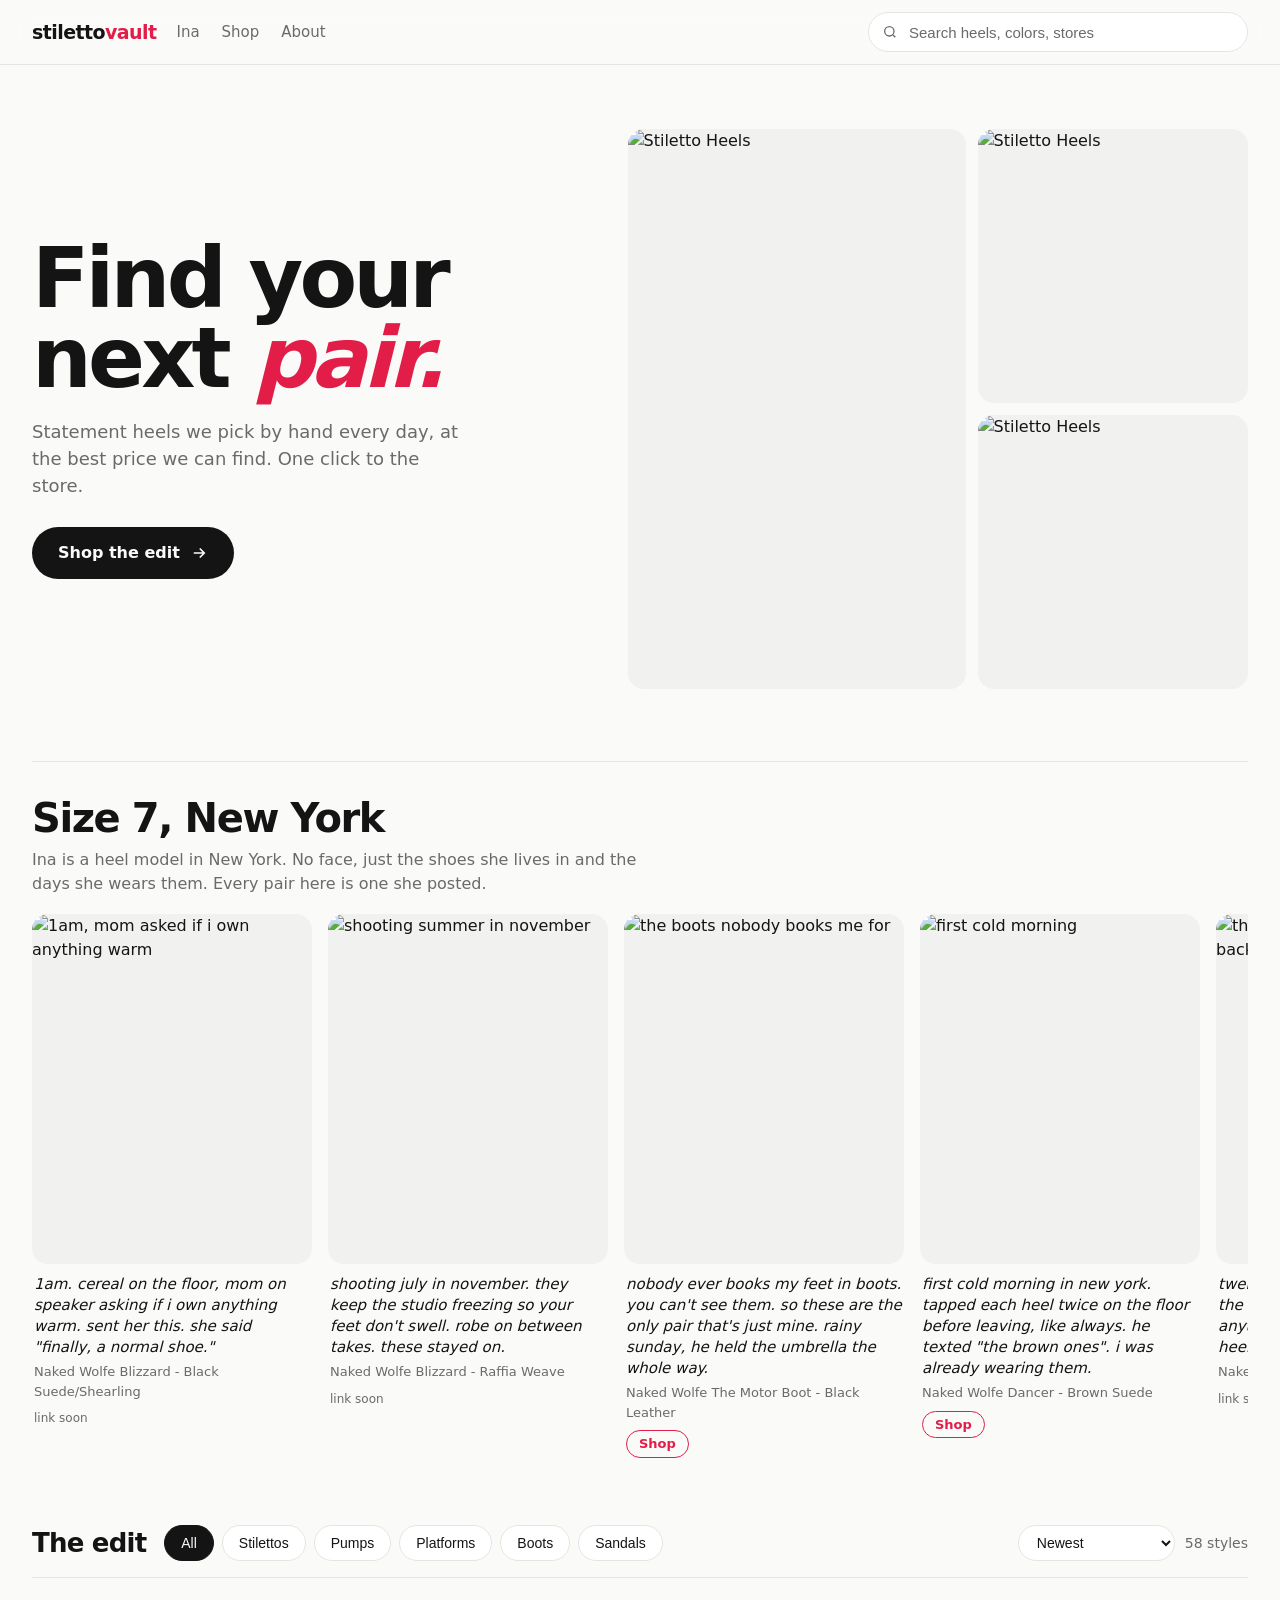
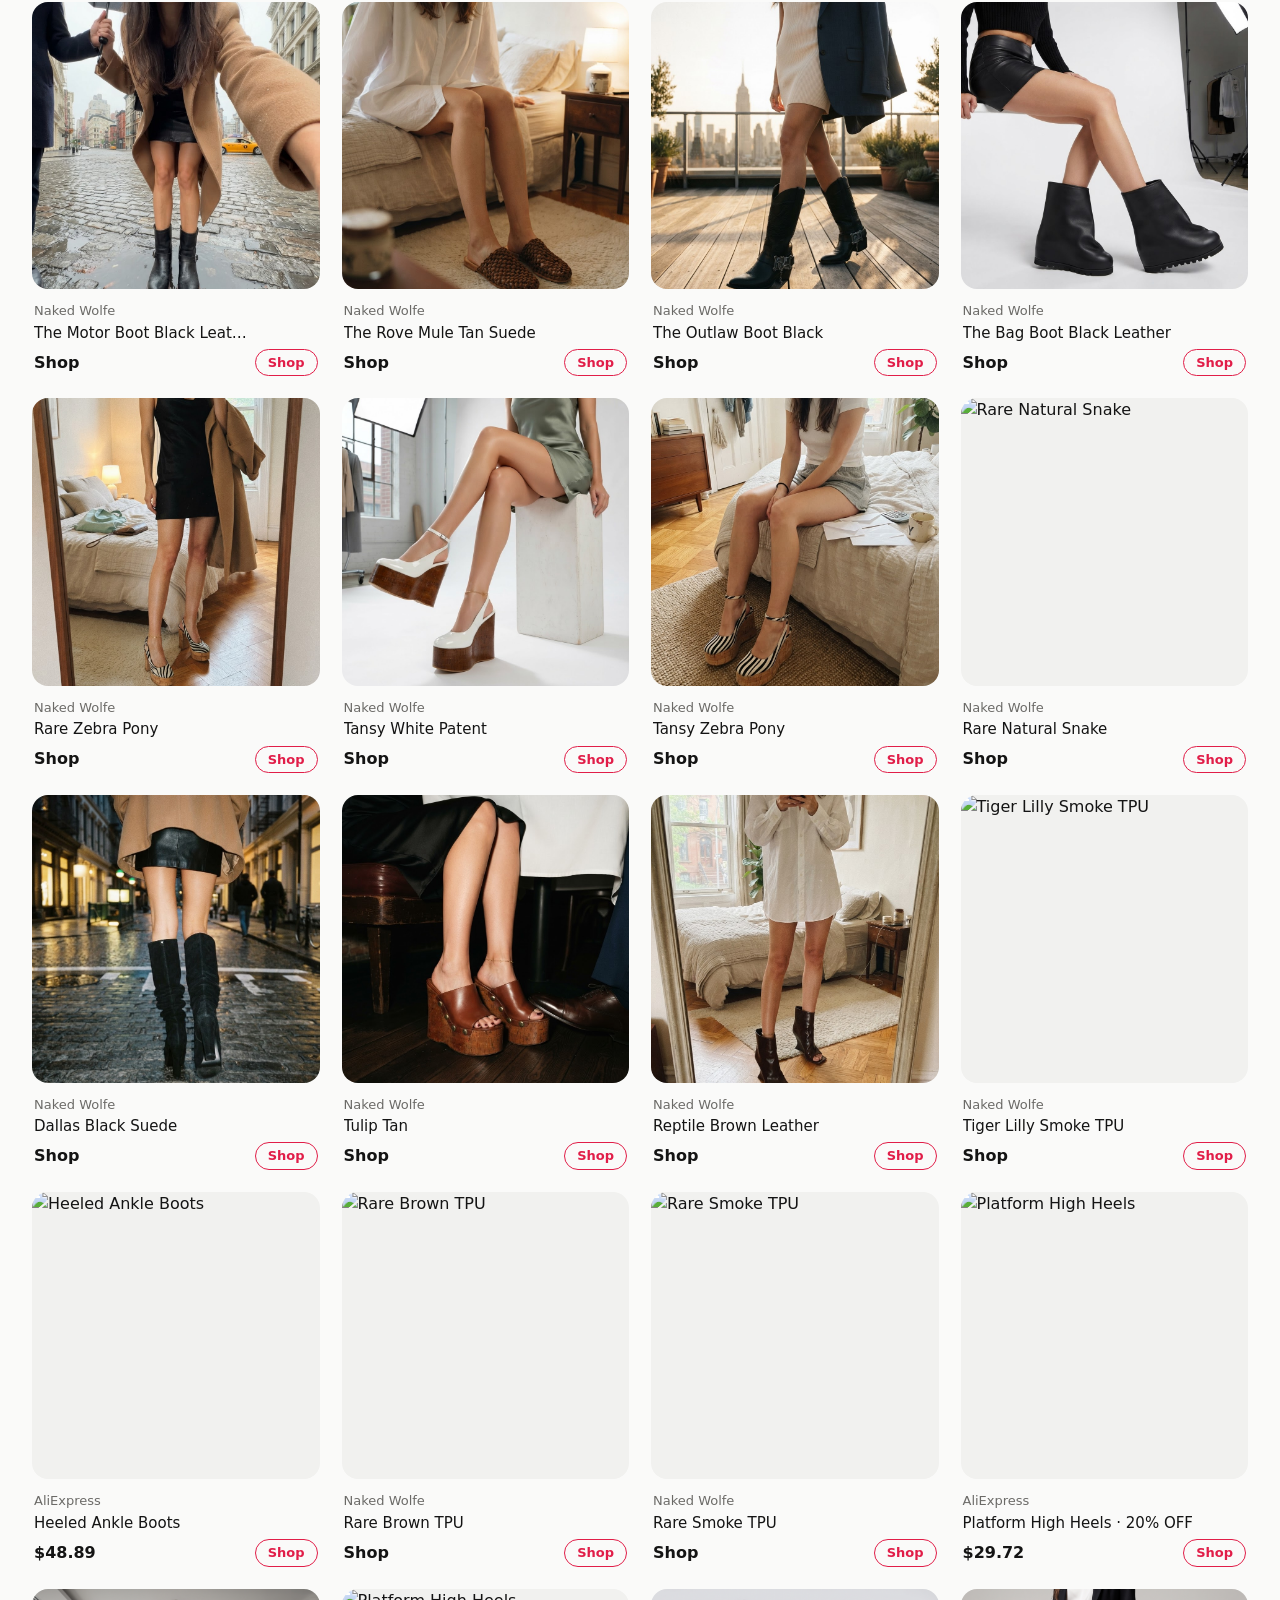
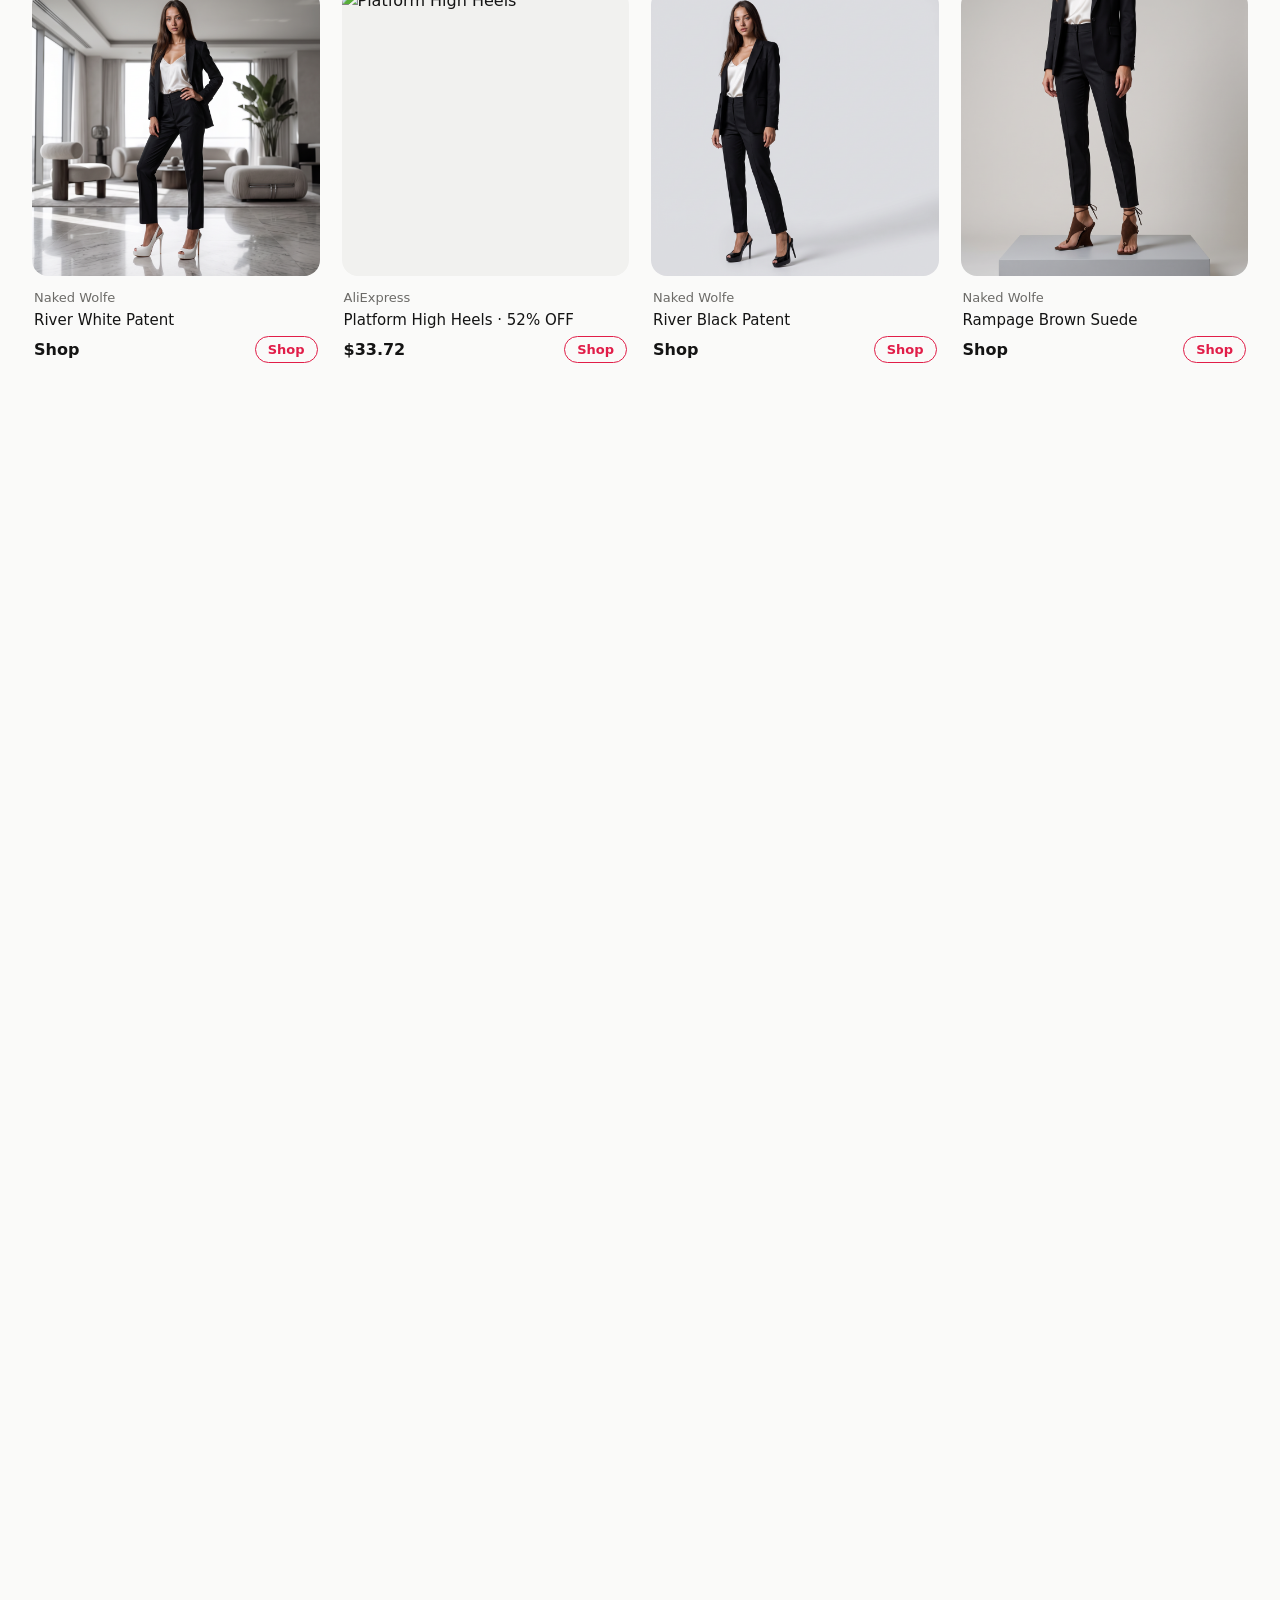
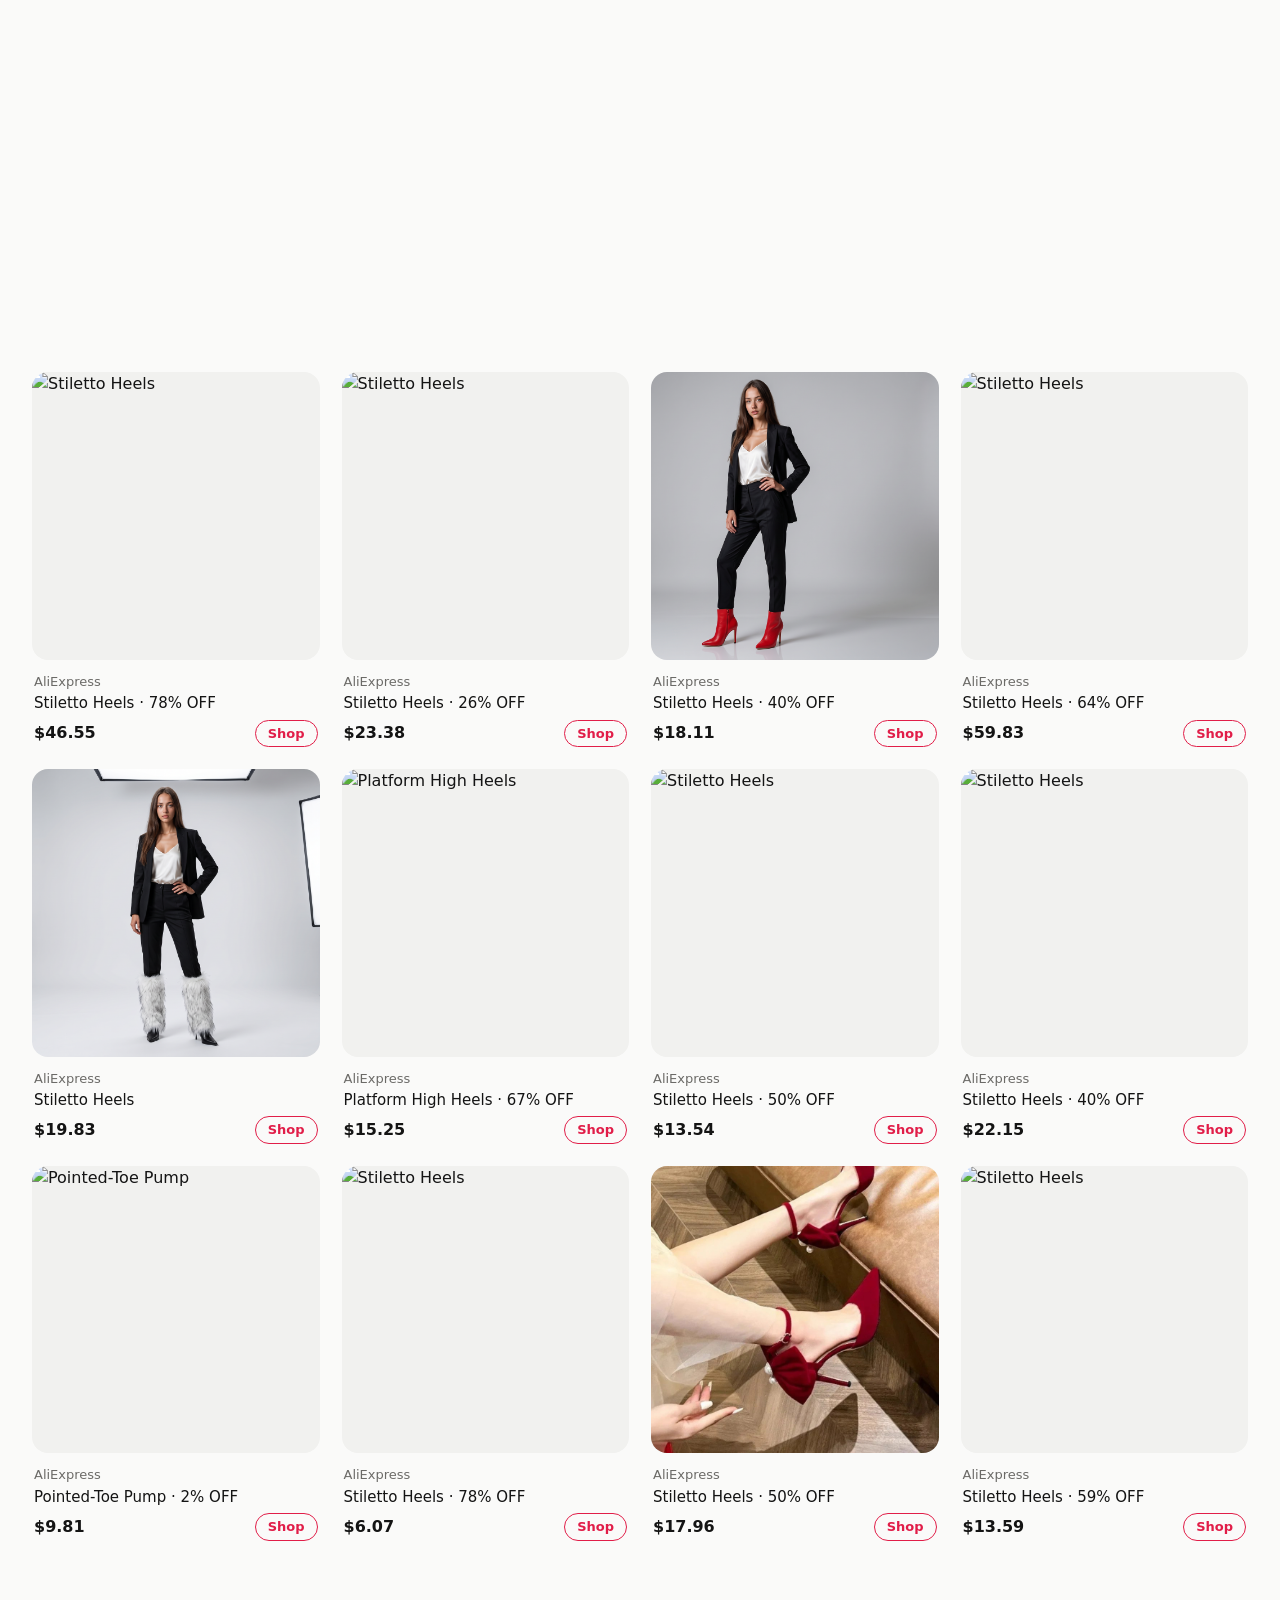
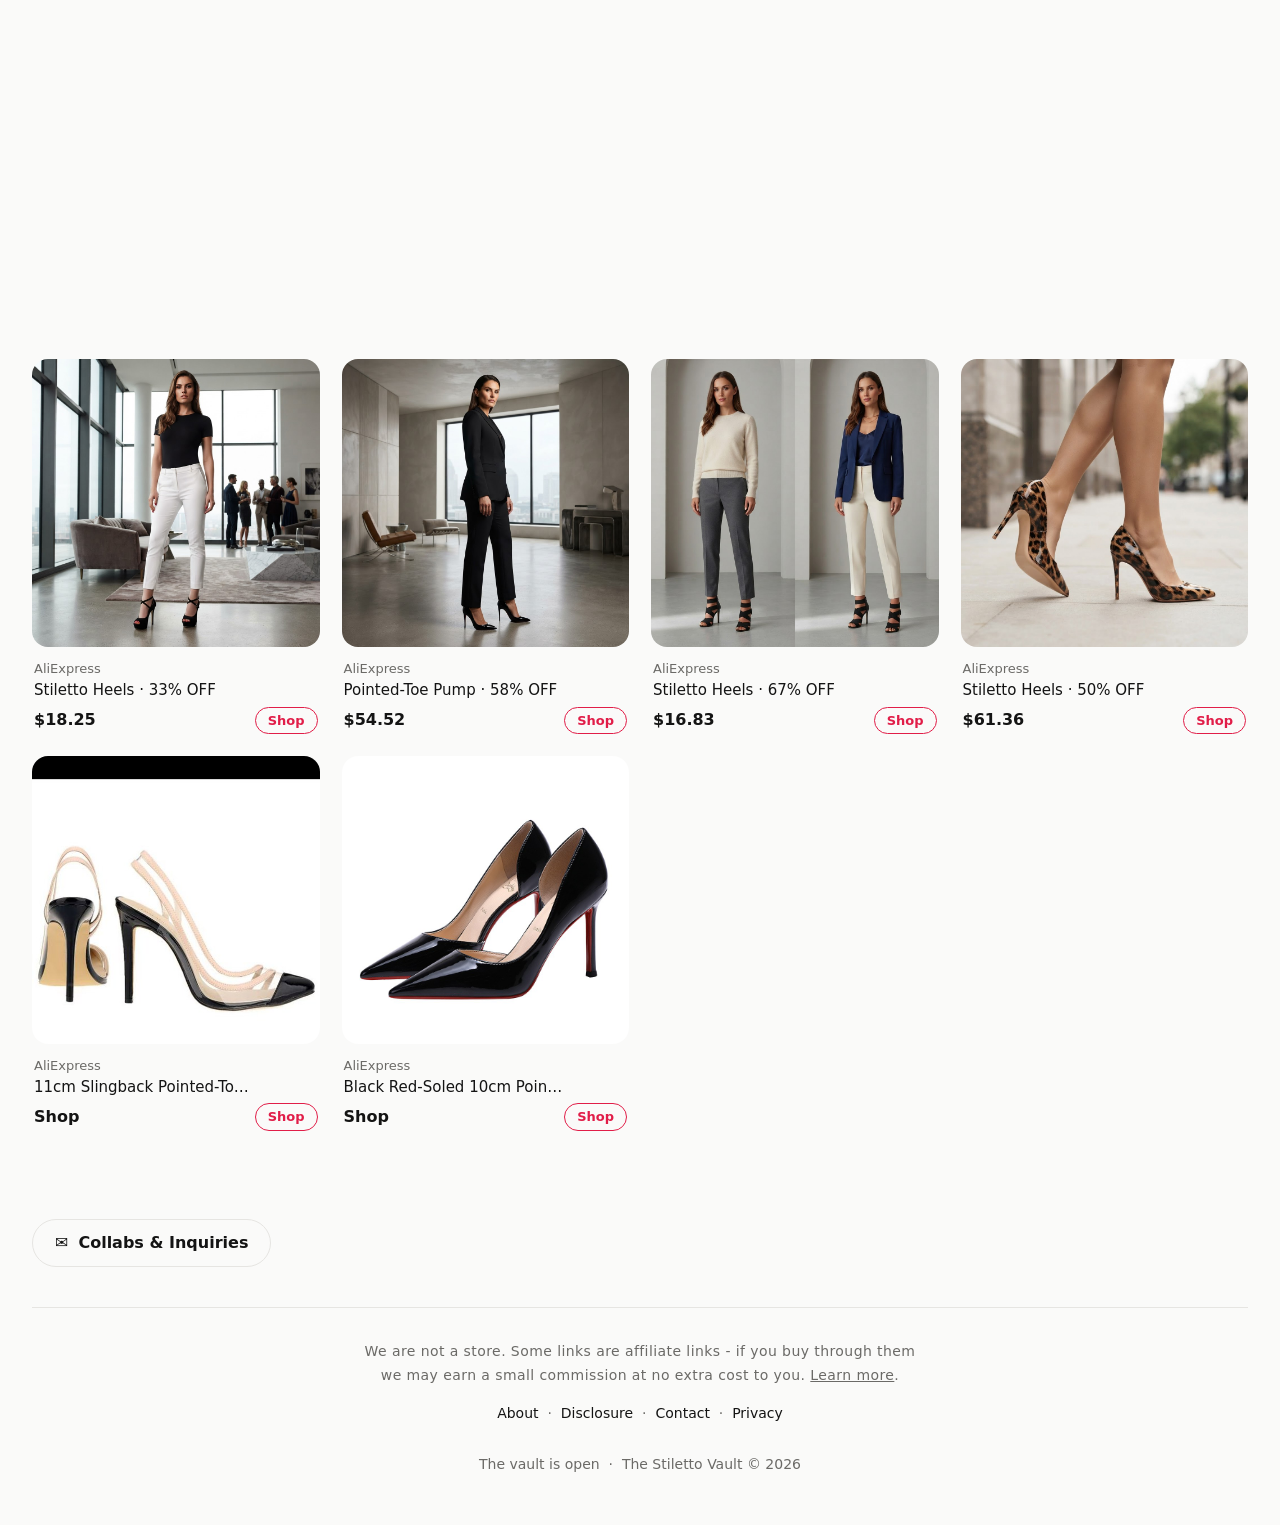
==== commit 4fd1c027: "drop: the-motor-boot-black-leather assets live" ====
--- a/index.html
+++ b/index.html
@@ -175,6 +175,26 @@
     <div class="ina-strip">
       <!-- INA:START -->
       <figure class="ina-tile">
+        <img src="img/ina/post-21.jpg" alt="1am, mom asked if i own anything warm" loading="lazy">
+        <figcaption><span class="ina-cap">1am. cereal on the floor, mom on speaker asking if i own anything warm. sent her this. she said &quot;finally, a normal shoe.&quot;</span>
+          <span class="ina-shoe">Naked Wolfe Blizzard - Black Suede/Shearling</span><span class="ina-soon">link soon</span></figcaption>
+      </figure>
+      <figure class="ina-tile">
+        <img src="img/ina/post-20.jpg" alt="shooting summer in november" loading="lazy">
+        <figcaption><span class="ina-cap">shooting july in november. they keep the studio freezing so your feet don't swell. robe on between takes. these stayed on.</span>
+          <span class="ina-shoe">Naked Wolfe Blizzard - Raffia Weave</span><span class="ina-soon">link soon</span></figcaption>
+      </figure>
+      <figure class="ina-tile">
+        <img src="img/ina/post-19.jpg" alt="the boots nobody books me for" loading="lazy">
+        <figcaption><span class="ina-cap">nobody ever books my feet in boots. you can't see them. so these are the only pair that's just mine. rainy sunday, he held the umbrella the whole way.</span>
+          <span class="ina-shoe">Naked Wolfe The Motor Boot - Black Leather</span><a class="ina-shop" href="https://nakedwolfe.com/products/the-motor-boot-black-leather?snowball=OFER56992&amp;utm_source=snowball&amp;utm_medium=default-program&amp;utm_campaign=OFER56992" target="_blank" rel="sponsored noopener">Shop</a></figcaption>
+      </figure>
+      <figure class="ina-tile">
+        <img src="img/ina/post-18.jpg" alt="first cold morning" loading="lazy">
+        <figcaption><span class="ina-cap">first cold morning in new york. tapped each heel twice on the floor before leaving, like always. he texted &quot;the brown ones&quot;. i was already wearing them.</span>
+          <span class="ina-shoe">Naked Wolfe Dancer - Brown Suede</span><a class="ina-shop" href="https://nakedwolfe.com/products/dancer-brown-suede?snowball=OFER56992&amp;utm_source=snowball&amp;utm_medium=default-program&amp;utm_campaign=OFER56992" target="_blank" rel="sponsored noopener">Shop</a></figcaption>
+      </figure>
+      <figure class="ina-tile">
         <img src="img/ina/post-17.jpg" alt="the one pair that doesn't fight back" loading="lazy">
         <figcaption><span class="ina-cap">twelve hours in heels today. this is the only pair that doesn't ask anything back. no straps to fight, no heel to blame tomorrow.</span>
           <span class="ina-shoe">Naked Wolfe The Rove Mule - Tan Suede</span><span class="ina-soon">link soon</span></figcaption>
@@ -265,6 +285,14 @@
     <div class="grid" id="grid">
     <!-- HEELS:START -->
     <div class="pair-grid">
+      <a class="product-card" href="https://nakedwolfe.com/products/the-motor-boot-black-leather?snowball=OFER56992&amp;utm_source=snowball&amp;utm_medium=default-program&amp;utm_campaign=OFER56992" target="_blank" rel="sponsored noopener" onclick="if(window.gtag)gtag('event','affiliate_click',{'shoe':'the-motor-boot-black-leather','discount':''});" data-cat="boots" data-color="black" data-price="" data-disc="0" data-store="Naked Wolfe" data-date="2026-11-16">
+        <img src="img/heels/the-motor-boot-black-leather/ina_A.jpg" alt="The Motor Boot Black Leather" loading="lazy">
+        <div class="card-info">
+          <span class="card-store">Naked Wolfe</span>
+          <span class="card-name">The Motor Boot Black Leat…</span>
+          <span class="card-price">Shop</span>
+        </div>
+      </a>
       <a class="product-card" href="https://nakedwolfe.com/products/the-rove-mule-tan-suede-1?snowball=OFER56992&amp;utm_source=snowball&amp;utm_medium=default-program&amp;utm_campaign=OFER56992" target="_blank" rel="sponsored noopener" onclick="if(window.gtag)gtag('event','affiliate_click',{'shoe':'the-rove-mule-tan-suede-1','discount':''});" data-cat="sandals" data-color="" data-price="" data-disc="0" data-store="Naked Wolfe" data-date="2026-11-05">
         <img src="img/heels/the-rove-mule-tan-suede-1/ina_A.jpg" alt="The Rove Mule Tan Suede" loading="lazy">
         <div class="card-info">
@@ -273,6 +301,9 @@
           <span class="card-price">Shop</span>
         </div>
       </a>
+    </div>
+    <div class="pair-sep">· · ·</div>
+    <div class="pair-grid">
       <a class="product-card" href="https://nakedwolfe.com/products/the-outlaw-boot-black?snowball=OFER56992&amp;utm_source=snowball&amp;utm_medium=default-program&amp;utm_campaign=OFER56992" target="_blank" rel="sponsored noopener" onclick="if(window.gtag)gtag('event','affiliate_click',{'shoe':'the-outlaw-boot-black','discount':''});" data-cat="boots" data-color="black" data-price="" data-disc="0" data-store="Naked Wolfe" data-date="2026-10-09">
         <img src="img/heels/the-outlaw-boot-black/ina_A.jpg" alt="The Outlaw Boot Black" loading="lazy">
         <div class="card-info">
@@ -281,9 +312,6 @@
           <span class="card-price">Shop</span>
         </div>
       </a>
-    </div>
-    <div class="pair-sep">· · ·</div>
-    <div class="pair-grid">
       <a class="product-card" href="https://nakedwolfe.com/products/the-bag-boot-black-leather?snowball=OFER56992&amp;utm_source=snowball&amp;utm_medium=default-program&amp;utm_campaign=OFER56992" target="_blank" rel="sponsored noopener" onclick="if(window.gtag)gtag('event','affiliate_click',{'shoe':'the-bag-boot-black-leather','discount':''});" data-cat="boots" data-color="black" data-price="" data-disc="0" data-store="Naked Wolfe" data-date="2026-10-12">
         <img src="img/heels/the-bag-boot-black-leather/ina_A.jpg" alt="The Bag Boot Black Leather" loading="lazy">
         <div class="card-info">
@@ -292,6 +320,9 @@
           <span class="card-price">Shop</span>
         </div>
       </a>
+    </div>
+    <div class="pair-sep">· · ·</div>
+    <div class="pair-grid">
       <a class="product-card" href="https://nakedwolfe.com/products/rare-zebra-pony?snowball=OFER56992&amp;utm_source=snowball&amp;utm_medium=default-program&amp;utm_campaign=OFER56992" target="_blank" rel="sponsored noopener" onclick="if(window.gtag)gtag('event','affiliate_click',{'shoe':'rare-zebra-pony','discount':''});" data-cat="stilettos" data-color="" data-price="" data-disc="0" data-store="Naked Wolfe" data-date="2026-10-16">
         <img src="img/heels/rare-zebra-pony/ina_A.jpg" alt="Rare Zebra Pony" loading="lazy">
         <div class="card-info">
@@ -300,9 +331,6 @@
           <span class="card-price">Shop</span>
         </div>
       </a>
-    </div>
-    <div class="pair-sep">· · ·</div>
-    <div class="pair-grid">
       <a class="product-card" href="https://nakedwolfe.com/products/tansy-white-patent?snowball=OFER56992&amp;utm_source=snowball&amp;utm_medium=default-program&amp;utm_campaign=OFER56992" target="_blank" rel="sponsored noopener" onclick="if(window.gtag)gtag('event','affiliate_click',{'shoe':'tansy-white-patent','discount':''});" data-cat="stilettos" data-color="white" data-price="" data-disc="0" data-store="Naked Wolfe" data-date="2026-10-21">
         <img src="img/heels/tansy-white-patent/ina_A.jpg" alt="Tansy White Patent" loading="lazy">
         <div class="card-info">
@@ -311,6 +339,9 @@
           <span class="card-price">Shop</span>
         </div>
       </a>
+    </div>
+    <div class="pair-sep">· · ·</div>
+    <div class="pair-grid">
       <a class="product-card" href="https://nakedwolfe.com/products/tansy-zebra-pony?snowball=OFER56992&amp;utm_source=snowball&amp;utm_medium=default-program&amp;utm_campaign=OFER56992" target="_blank" rel="sponsored noopener" onclick="if(window.gtag)gtag('event','affiliate_click',{'shoe':'tansy-zebra-pony','discount':''});" data-cat="stilettos" data-color="" data-price="" data-disc="0" data-store="Naked Wolfe" data-date="2026-10-22">
         <img src="img/heels/tansy-zebra-pony/ina_A.jpg" alt="Tansy Zebra Pony" loading="lazy">
         <div class="card-info">
@@ -319,9 +350,6 @@
           <span class="card-price">Shop</span>
         </div>
       </a>
-    </div>
-    <div class="pair-sep">· · ·</div>
-    <div class="pair-grid">
       <a class="product-card" href="https://nakedwolfe.com/products/rare-natural-snake?snowball=OFER56992&amp;utm_source=snowball&amp;utm_medium=default-program&amp;utm_campaign=OFER56992" target="_blank" rel="sponsored noopener" onclick="if(window.gtag)gtag('event','affiliate_click',{'shoe':'rare-natural-snake','discount':''});" data-cat="stilettos" data-color="" data-price="" data-disc="0" data-store="Naked Wolfe" data-date="2026-10-16">
         <img src="img/heels/rare-natural-snake/ina_A.png" alt="Rare Natural Snake" loading="lazy">
         <div class="card-info">
@@ -330,6 +358,9 @@
           <span class="card-price">Shop</span>
         </div>
       </a>
+    </div>
+    <div class="pair-sep">· · ·</div>
+    <div class="pair-grid">
       <a class="product-card" href="https://nakedwolfe.com/products/dallas-black-suede?snowball=OFER56992&amp;utm_source=snowball&amp;utm_medium=default-program&amp;utm_campaign=OFER56992" target="_blank" rel="sponsored noopener" onclick="if(window.gtag)gtag('event','affiliate_click',{'shoe':'dallas-black-suede','discount':''});" data-cat="stilettos" data-color="black" data-price="" data-disc="0" data-store="Naked Wolfe" data-date="2026-10-18">
         <img src="img/heels/dallas-black-suede/ina_B.jpg" alt="Dallas Black Suede" loading="lazy">
         <div class="card-info">
@@ -338,9 +369,6 @@
           <span class="card-price">Shop</span>
         </div>
       </a>
-    </div>
-    <div class="pair-sep">· · ·</div>
-    <div class="pair-grid">
       <a class="product-card" href="https://nakedwolfe.com/products/tulip-tan?snowball=OFER56992&amp;utm_source=snowball&amp;utm_medium=default-program&amp;utm_campaign=OFER56992" target="_blank" rel="sponsored noopener" onclick="if(window.gtag)gtag('event','affiliate_click',{'shoe':'tulip-tan','discount':''});" data-cat="stilettos" data-color="" data-price="" data-disc="0" data-store="Naked Wolfe" data-date="2026-10-23">
         <img src="img/heels/tulip-tan/ina_A.jpg" alt="Tulip Tan" loading="lazy">
         <div class="card-info">
@@ -349,6 +377,9 @@
           <span class="card-price">Shop</span>
         </div>
       </a>
+    </div>
+    <div class="pair-sep">· · ·</div>
+    <div class="pair-grid">
       <a class="product-card" href="https://nakedwolfe.com/products/reptile-brown-leather?snowball=OFER56992&amp;utm_source=snowball&amp;utm_medium=default-program&amp;utm_campaign=OFER56992" target="_blank" rel="sponsored noopener" onclick="if(window.gtag)gtag('event','affiliate_click',{'shoe':'reptile-brown-leather','discount':''});" data-cat="stilettos" data-color="brown" data-price="" data-disc="0" data-store="Naked Wolfe" data-date="2026-10-20">
         <img src="img/heels/reptile-brown-leather/ina_A.jpg" alt="Reptile Brown Leather" loading="lazy">
         <div class="card-info">
@@ -357,9 +388,6 @@
           <span class="card-price">Shop</span>
         </div>
       </a>
-    </div>
-    <div class="pair-sep">· · ·</div>
-    <div class="pair-grid">
       <a class="product-card" href="https://nakedwolfe.com/products/tiger-lilly-smoke-tpu?snowball=OFER56992&amp;utm_source=snowball&amp;utm_medium=default-program&amp;utm_campaign=OFER56992" target="_blank" rel="sponsored noopener" onclick="if(window.gtag)gtag('event','affiliate_click',{'shoe':'tiger-lilly-smoke-tpu','discount':''});" data-cat="stilettos" data-color="" data-price="" data-disc="0" data-store="Naked Wolfe" data-date="2026-10-08">
         <img src="img/heels/tiger-lilly-smoke-tpu.jpg" alt="Tiger Lilly Smoke TPU" loading="lazy">
         <div class="card-info">
@@ -368,6 +396,9 @@
           <span class="card-price">Shop</span>
         </div>
       </a>
+    </div>
+    <div class="pair-sep">· · ·</div>
+    <div class="pair-grid">
       <a class="product-card" href="https://rzekl.com/g/1e8d1144949a9d9ab95916525dc3e8/?subid=heeled-ankle-boots-3256808371208917&amp;ulp=https%3A%2F%2Fwww.aliexpress.com%2Fitem%2F3256808371208917.html" target="_blank" rel="sponsored noopener" onclick="if(window.gtag)gtag('event','affiliate_click',{'shoe':'heeled-ankle-boots-3256808371208917','discount':''});" data-cat="boots" data-color="" data-price="48.89" data-disc="0" data-store="AliExpress" data-date="2026-10-07">
         <img src="img/heels/heeled-ankle-boots-3256808371208917.jpg" alt="Heeled Ankle Boots" loading="lazy">
         <div class="card-info">
@@ -376,9 +407,6 @@
           <span class="card-price">$48.89</span>
         </div>
       </a>
-    </div>
-    <div class="pair-sep">· · ·</div>
-    <div class="pair-grid">
       <a class="product-card" href="https://nakedwolfe.com/products/rare-brown-tpu?snowball=OFER56992&amp;utm_source=snowball&amp;utm_medium=default-program&amp;utm_campaign=OFER56992" target="_blank" rel="sponsored noopener" onclick="if(window.gtag)gtag('event','affiliate_click',{'shoe':'rare-brown-tpu','discount':''});" data-cat="stilettos" data-color="brown" data-price="" data-disc="0" data-store="Naked Wolfe" data-date="2026-10-07">
         <img src="img/heels/rare-brown-tpu.jpg" alt="Rare Brown TPU" loading="lazy">
         <div class="card-info">
@@ -387,6 +415,9 @@
           <span class="card-price">Shop</span>
         </div>
       </a>
+    </div>
+    <div class="pair-sep">· · ·</div>
+    <div class="pair-grid">
       <a class="product-card" href="https://nakedwolfe.com/products/rare-smoke-tpu?snowball=OFER56992&amp;utm_source=snowball&amp;utm_medium=default-program&amp;utm_campaign=OFER56992" target="_blank" rel="sponsored noopener" onclick="if(window.gtag)gtag('event','affiliate_click',{'shoe':'rare-smoke-tpu','discount':''});" data-cat="stilettos" data-color="" data-price="" data-disc="0" data-store="Naked Wolfe" data-date="2026-10-07">
         <img src="img/heels/rare-smoke-tpu.jpg" alt="Rare Smoke TPU" loading="lazy">
         <div class="card-info">
@@ -395,9 +426,6 @@
           <span class="card-price">Shop</span>
         </div>
       </a>
-    </div>
-    <div class="pair-sep">· · ·</div>
-    <div class="pair-grid">
       <a class="product-card" href="https://rzekl.com/g/1e8d1144949a9d9ab95916525dc3e8/?subid=platform-high-heels-3256811369943536&amp;ulp=https%3A%2F%2Fwww.aliexpress.com%2Fitem%2F3256811369943536.html" target="_blank" rel="sponsored noopener" onclick="if(window.gtag)gtag('event','affiliate_click',{'shoe':'platform-high-heels-3256811369943536','discount':'20%'});" data-cat="platforms" data-color="" data-price="29.72" data-disc="20" data-store="AliExpress" data-date="2026-10-05">
         <img src="img/heels/platform-high-heels-3256811369943536.jpg" alt="Platform High Heels" loading="lazy">
         <span class="card-badge">-20%</span>
@@ -407,6 +435,9 @@
           <span class="card-price">$29.72</span>
         </div>
       </a>
+    </div>
+    <div class="pair-sep">· · ·</div>
+    <div class="pair-grid">
       <a class="product-card" href="https://nakedwolfe.com/products/river-white-patent?snowball=OFER56992&amp;utm_source=snowball&amp;utm_medium=default-program&amp;utm_campaign=OFER56992" target="_blank" rel="sponsored noopener" onclick="if(window.gtag)gtag('event','affiliate_click',{'shoe':'river-white-patent','discount':''});" data-cat="stilettos" data-color="white" data-price="" data-disc="0" data-store="Naked Wolfe" data-date="2026-10-05">
         <img src="img/heels/river-white-patent.jpg" alt="River White Patent" loading="lazy">
         <div class="card-info">
@@ -415,9 +446,6 @@
           <span class="card-price">Shop</span>
         </div>
       </a>
-    </div>
-    <div class="pair-sep">· · ·</div>
-    <div class="pair-grid">
       <a class="product-card" href="https://rzekl.com/g/1e8d1144949a9d9ab95916525dc3e8/?subid=platform-high-heels-3256810584098285&amp;ulp=https%3A%2F%2Fwww.aliexpress.com%2Fitem%2F3256810584098285.html" target="_blank" rel="sponsored noopener" onclick="if(window.gtag)gtag('event','affiliate_click',{'shoe':'platform-high-heels-3256810584098285','discount':'52%'});" data-cat="platforms" data-color="" data-price="33.72" data-disc="52" data-store="AliExpress" data-date="2026-10-04">
         <img src="img/heels/platform-high-heels-3256810584098285.jpg" alt="Platform High Heels" loading="lazy">
         <span class="card-badge">-52%</span>
@@ -427,6 +455,9 @@
           <span class="card-price">$33.72</span>
         </div>
       </a>
+    </div>
+    <div class="pair-sep">· · ·</div>
+    <div class="pair-grid">
       <a class="product-card" href="https://nakedwolfe.com/products/river-black-patent?snowball=OFER56992&amp;utm_source=snowball&amp;utm_medium=default-program&amp;utm_campaign=OFER56992" target="_blank" rel="sponsored noopener" onclick="if(window.gtag)gtag('event','affiliate_click',{'shoe':'river-black-patent','discount':''});" data-cat="stilettos" data-color="black" data-price="" data-disc="0" data-store="Naked Wolfe" data-date="2026-10-04">
         <img src="img/heels/river-black-patent.jpg" alt="River Black Patent" loading="lazy">
         <div class="card-info">
@@ -435,9 +466,6 @@
           <span class="card-price">Shop</span>
         </div>
       </a>
-    </div>
-    <div class="pair-sep">· · ·</div>
-    <div class="pair-grid">
       <a class="product-card" href="https://nakedwolfe.com/products/rampage-brown-suede?snowball=OFER56992&amp;utm_source=snowball&amp;utm_medium=default-program&amp;utm_campaign=OFER56992" target="_blank" rel="sponsored noopener" onclick="if(window.gtag)gtag('event','affiliate_click',{'shoe':'rampage-brown-suede','discount':''});" data-cat="stilettos" data-color="brown" data-price="" data-disc="0" data-store="Naked Wolfe" data-date="2026-10-02">
         <img src="img/heels/rampage-brown-suede.jpg" alt="Rampage Brown Suede" loading="lazy">
         <div class="card-info">
@@ -446,6 +474,9 @@
           <span class="card-price">Shop</span>
         </div>
       </a>
+    </div>
+    <div class="pair-sep">· · ·</div>
+    <div class="pair-grid">
       <a class="product-card" href="https://rzekl.com/g/1e8d1144949a9d9ab95916525dc3e8/?subid=pointed-toe-pump-3256807553262560&amp;ulp=https%3A%2F%2Fwww.aliexpress.com%2Fitem%2F3256807553262560.html" target="_blank" rel="sponsored noopener" onclick="if(window.gtag)gtag('event','affiliate_click',{'shoe':'pointed-toe-pump-3256807553262560','discount':'62%'});" data-cat="pumps" data-color="" data-price="50.05" data-disc="62" data-store="AliExpress" data-date="2026-10-01">
         <img src="img/heels/pointed-toe-pump-3256807553262560.jpg" alt="Pointed-Toe Pump" loading="lazy">
         <span class="card-badge">-62%</span>
@@ -455,9 +486,6 @@
           <span class="card-price">$50.05</span>
         </div>
       </a>
-    </div>
-    <div class="pair-sep">· · ·</div>
-    <div class="pair-grid">
       <a class="product-card" href="https://rzekl.com/g/1e8d1144949a9d9ab95916525dc3e8/?subid=stiletto-heels-3256805663137456&amp;ulp=https%3A%2F%2Fwww.aliexpress.com%2Fitem%2F3256805663137456.html" target="_blank" rel="sponsored noopener" onclick="if(window.gtag)gtag('event','affiliate_click',{'shoe':'stiletto-heels-3256805663137456','discount':'59%'});" data-cat="stilettos" data-color="" data-price="43.77" data-disc="59" data-store="AliExpress" data-date="2026-09-29">
         <img src="img/heels/stiletto-heels-3256805663137456.jpg" alt="Stiletto Heels" loading="lazy">
         <span class="card-badge">-59%</span>
@@ -467,6 +495,9 @@
           <span class="card-price">$43.77</span>
         </div>
       </a>
+    </div>
+    <div class="pair-sep">· · ·</div>
+    <div class="pair-grid">
       <a class="product-card" href="https://rzekl.com/g/1e8d1144949a9d9ab95916525dc3e8/?subid=stiletto-heels-3256809356402716&amp;ulp=https%3A%2F%2Fwww.aliexpress.com%2Fitem%2F3256809356402716.html" target="_blank" rel="sponsored noopener" onclick="if(window.gtag)gtag('event','affiliate_click',{'shoe':'stiletto-heels-3256809356402716','discount':'60%'});" data-cat="stilettos" data-color="" data-price="41.41" data-disc="60" data-store="AliExpress" data-date="2026-09-29">
         <img src="img/heels/stiletto-heels-3256809356402716.jpg" alt="Stiletto Heels" loading="lazy">
         <span class="card-badge">-60%</span>
@@ -476,9 +507,6 @@
           <span class="card-price">$41.41</span>
         </div>
       </a>
-    </div>
-    <div class="pair-sep">· · ·</div>
-    <div class="pair-grid">
       <a class="product-card" href="https://rzekl.com/g/1e8d1144949a9d9ab95916525dc3e8/?subid=stiletto-heels-3256810098789067&amp;ulp=https%3A%2F%2Fwww.aliexpress.com%2Fitem%2F3256810098789067.html" target="_blank" rel="sponsored noopener" onclick="if(window.gtag)gtag('event','affiliate_click',{'shoe':'stiletto-heels-3256810098789067','discount':'58%'});" data-cat="stilettos" data-color="" data-price="32.52" data-disc="58" data-store="AliExpress" data-date="2026-09-29">
         <img src="img/heels/stiletto-heels-3256810098789067.jpg" alt="Stiletto Heels" loading="lazy">
         <span class="card-badge">-58%</span>
@@ -488,6 +516,9 @@
           <span class="card-price">$32.52</span>
         </div>
       </a>
+    </div>
+    <div class="pair-sep">· · ·</div>
+    <div class="pair-grid">
       <a class="product-card" href="https://rzekl.com/g/1e8d1144949a9d9ab95916525dc3e8/?subid=stiletto-heels-3256808182719166&amp;ulp=https%3A%2F%2Fwww.aliexpress.com%2Fitem%2F3256808182719166.html" target="_blank" rel="sponsored noopener" onclick="if(window.gtag)gtag('event','affiliate_click',{'shoe':'stiletto-heels-3256808182719166','discount':'59%'});" data-cat="stilettos" data-color="" data-price="26.12" data-disc="59" data-store="AliExpress" data-date="2026-09-29">
         <img src="img/heels/stiletto-heels-3256808182719166.jpg" alt="Stiletto Heels" loading="lazy">
         <span class="card-badge">-59%</span>
@@ -497,9 +528,6 @@
           <span class="card-price">$26.12</span>
         </div>
       </a>
-    </div>
-    <div class="pair-sep">· · ·</div>
-    <div class="pair-grid">
       <a class="product-card" href="https://rzekl.com/g/1e8d1144949a9d9ab95916525dc3e8/?subid=stiletto-heels-3256807554485090&amp;ulp=https%3A%2F%2Fwww.aliexpress.com%2Fitem%2F3256807554485090.html" target="_blank" rel="sponsored noopener" onclick="if(window.gtag)gtag('event','affiliate_click',{'shoe':'stiletto-heels-3256807554485090','discount':'62%'});" data-cat="stilettos" data-color="" data-price="24.12" data-disc="62" data-store="AliExpress" data-date="2026-09-28">
         <img src="img/heels/stiletto-heels-3256807554485090.jpg" alt="Stiletto Heels" loading="lazy">
         <span class="card-badge">-62%</span>
@@ -509,6 +537,9 @@
           <span class="card-price">$24.12</span>
         </div>
       </a>
+    </div>
+    <div class="pair-sep">· · ·</div>
+    <div class="pair-grid">
       <a class="product-card" href="https://rzekl.com/g/1e8d1144949a9d9ab95916525dc3e8/?subid=stiletto-heels-3256812048305063&amp;ulp=https%3A%2F%2Fwww.aliexpress.com%2Fitem%2F3256812048305063.html" target="_blank" rel="sponsored noopener" onclick="if(window.gtag)gtag('event','affiliate_click',{'shoe':'stiletto-heels-3256812048305063','discount':'4%'});" data-cat="stilettos" data-color="" data-price="16.80" data-disc="4" data-store="AliExpress" data-date="2026-09-24">
         <img src="img/heels/stiletto-heels-3256812048305063.jpg" alt="Stiletto Heels" loading="lazy">
         <span class="card-badge">-4%</span>
@@ -518,9 +549,6 @@
           <span class="card-price">$16.8</span>
         </div>
       </a>
-    </div>
-    <div class="pair-sep">· · ·</div>
-    <div class="pair-grid">
       <a class="product-card" href="https://rzekl.com/g/1e8d1144949a9d9ab95916525dc3e8/?subid=pointed-toe-pump-3256810301489471&amp;ulp=https%3A%2F%2Fwww.aliexpress.com%2Fitem%2F3256810301489471.html" target="_blank" rel="sponsored noopener" onclick="if(window.gtag)gtag('event','affiliate_click',{'shoe':'pointed-toe-pump-3256810301489471','discount':'50%'});" data-cat="pumps" data-color="" data-price="17.06" data-disc="50" data-store="AliExpress" data-date="2026-09-23">
         <img src="img/heels/pointed-toe-pump-3256810301489471.jpg" alt="Pointed-Toe Pump" loading="lazy">
         <span class="card-badge">-50%</span>
@@ -530,6 +558,9 @@
           <span class="card-price">$17.06</span>
         </div>
       </a>
+    </div>
+    <div class="pair-sep">· · ·</div>
+    <div class="pair-grid">
       <a class="product-card" href="https://rzekl.com/g/1e8d1144949a9d9ab95916525dc3e8/?subid=stiletto-heels-2255800912705100&amp;ulp=https%3A%2F%2Fwww.aliexpress.com%2Fitem%2F2255800912705100.html" target="_blank" rel="sponsored noopener" onclick="if(window.gtag)gtag('event','affiliate_click',{'shoe':'stiletto-heels-2255800912705100','discount':'30%'});" data-cat="stilettos" data-color="" data-price="14.34" data-disc="30" data-store="AliExpress" data-date="2026-09-22">
         <img src="img/heels/stiletto-heels-2255800912705100.jpg" alt="Stiletto Heels" loading="lazy">
         <span class="card-badge">-30%</span>
@@ -539,9 +570,6 @@
           <span class="card-price">$14.34</span>
         </div>
       </a>
-    </div>
-    <div class="pair-sep">· · ·</div>
-    <div class="pair-grid">
       <a class="product-card" href="https://rzekl.com/g/1e8d1144949a9d9ab95916525dc3e8/?subid=stiletto-heels-3256813014380485&amp;ulp=https%3A%2F%2Fwww.aliexpress.com%2Fitem%2F3256813014380485.html" target="_blank" rel="sponsored noopener" onclick="if(window.gtag)gtag('event','affiliate_click',{'shoe':'stiletto-heels-3256813014380485','discount':'78%'});" data-cat="stilettos" data-color="" data-price="44.04" data-disc="78" data-store="AliExpress" data-date="2026-09-18">
         <img src="img/heels/stiletto-heels-3256813014380485.jpg" alt="Stiletto Heels" loading="lazy">
         <span class="card-badge">-78%</span>
@@ -551,6 +579,9 @@
           <span class="card-price">$44.04</span>
         </div>
       </a>
+    </div>
+    <div class="pair-sep">· · ·</div>
+    <div class="pair-grid">
       <a class="product-card" href="https://rzekl.com/g/1e8d1144949a9d9ab95916525dc3e8/?subid=pointed-toe-pump-3256811354738154&amp;ulp=https%3A%2F%2Fwww.aliexpress.com%2Fitem%2F3256811354738154.html" target="_blank" rel="sponsored noopener" onclick="if(window.gtag)gtag('event','affiliate_click',{'shoe':'pointed-toe-pump-3256811354738154','discount':'50%'});" data-cat="pumps" data-color="" data-price="15.12" data-disc="50" data-store="AliExpress" data-date="2026-09-17">
         <img src="img/heels/pointed-toe-pump-3256811354738154.jpg" alt="Pointed-Toe Pump" loading="lazy">
         <span class="card-badge">-50%</span>
@@ -560,9 +591,6 @@
           <span class="card-price">$15.12</span>
         </div>
       </a>
-    </div>
-    <div class="pair-sep">· · ·</div>
-    <div class="pair-grid">
       <a class="product-card" href="https://rzekl.com/g/1e8d1144949a9d9ab95916525dc3e8/?subid=stiletto-heels-3256811752850876&amp;ulp=https%3A%2F%2Fwww.aliexpress.com%2Fitem%2F3256811752850876.html" target="_blank" rel="sponsored noopener" onclick="if(window.gtag)gtag('event','affiliate_click',{'shoe':'stiletto-heels-3256811752850876','discount':'48%'});" data-cat="stilettos" data-color="" data-price="84.93" data-disc="48" data-store="AliExpress" data-date="2026-09-15">
         <img src="img/heels/stiletto-heels-3256811752850876.jpg" alt="Stiletto Heels" loading="lazy">
         <span class="card-badge">-48%</span>
@@ -572,6 +600,9 @@
           <span class="card-price">$84.93</span>
         </div>
       </a>
+    </div>
+    <div class="pair-sep">· · ·</div>
+    <div class="pair-grid">
       <a class="product-card" href="https://rzekl.com/g/1e8d1144949a9d9ab95916525dc3e8/?subid=stiletto-heels-3256812977575450&amp;ulp=https%3A%2F%2Fwww.aliexpress.com%2Fitem%2F3256812977575450.html" target="_blank" rel="sponsored noopener" onclick="if(window.gtag)gtag('event','affiliate_click',{'shoe':'stiletto-heels-3256812977575450','discount':'87%'});" data-cat="stilettos" data-color="" data-price="17.74" data-disc="87" data-store="AliExpress" data-date="2026-09-15">
         <img src="img/heels/stiletto-heels-3256812977575450.jpg" alt="Stiletto Heels" loading="lazy">
         <span class="card-badge">-87%</span>
@@ -581,9 +612,6 @@
           <span class="card-price">$17.74</span>
         </div>
       </a>
-    </div>
-    <div class="pair-sep">· · ·</div>
-    <div class="pair-grid">
       <a class="product-card" href="https://rzekl.com/g/1e8d1144949a9d9ab95916525dc3e8/?subid=stiletto-heels-3256807138421381&amp;ulp=https%3A%2F%2Fwww.aliexpress.com%2Fitem%2F3256807138421381.html" target="_blank" rel="sponsored noopener" onclick="if(window.gtag)gtag('event','affiliate_click',{'shoe':'stiletto-heels-3256807138421381','discount':''});" data-cat="stilettos" data-color="" data-price="17.55" data-disc="0" data-store="AliExpress" data-date="2026-09-14">
         <img src="img/heels/stiletto-heels-3256807138421381.jpg" alt="Stiletto Heels" loading="lazy">
         <div class="card-info">
@@ -592,6 +620,9 @@
           <span class="card-price">$17.55</span>
         </div>
       </a>
+    </div>
+    <div class="pair-sep">· · ·</div>
+    <div class="pair-grid">
       <a class="product-card" href="https://rzekl.com/g/1e8d1144949a9d9ab95916525dc3e8/?subid=stiletto-heels-3256812919764230&amp;ulp=https%3A%2F%2Fwww.aliexpress.com%2Fitem%2F3256812919764230.html" target="_blank" rel="sponsored noopener" onclick="if(window.gtag)gtag('event','affiliate_click',{'shoe':'stiletto-heels-3256812919764230','discount':''});" data-cat="stilettos" data-color="" data-price="17.74" data-disc="0" data-store="AliExpress" data-date="2026-09-14">
         <img src="img/heels/stiletto-heels-3256812919764230.jpg" alt="Stiletto Heels" loading="lazy">
         <div class="card-info">
@@ -600,9 +631,6 @@
           <span class="card-price">$17.74</span>
         </div>
       </a>
-    </div>
-    <div class="pair-sep">· · ·</div>
-    <div class="pair-grid">
       <a class="product-card" href="https://rzekl.com/g/1e8d1144949a9d9ab95916525dc3e8/?subid=stiletto-heels-2251832643910985&amp;ulp=https%3A%2F%2Fwww.aliexpress.com%2Fitem%2F2251832643910985.html" target="_blank" rel="sponsored noopener" onclick="if(window.gtag)gtag('event','affiliate_click',{'shoe':'stiletto-heels-2251832643910985','discount':''});" data-cat="stilettos" data-color="" data-price="22.98" data-disc="0" data-store="AliExpress" data-date="2026-09-14">
         <img src="img/heels/stiletto-heels-2251832643910985.jpg" alt="Stiletto Heels" loading="lazy">
         <div class="card-info">
@@ -611,6 +639,9 @@
           <span class="card-price">$22.98</span>
         </div>
       </a>
+    </div>
+    <div class="pair-sep">· · ·</div>
+    <div class="pair-grid">
       <a class="product-card" href="https://rzekl.com/g/1e8d1144949a9d9ab95916525dc3e8/?subid=stiletto-heels-3256812924512778&amp;ulp=https%3A%2F%2Fwww.aliexpress.com%2Fitem%2F3256812924512778.html" target="_blank" rel="sponsored noopener" onclick="if(window.gtag)gtag('event','affiliate_click',{'shoe':'stiletto-heels-3256812924512778','discount':'78%'});" data-cat="stilettos" data-color="" data-price="46.55" data-disc="78" data-store="AliExpress" data-date="2026-09-13">
         <img src="img/heels/stiletto-heels-3256812924512778.jpg" alt="Stiletto Heels" loading="lazy">
         <span class="card-badge">-78%</span>
@@ -620,9 +651,6 @@
           <span class="card-price">$46.55</span>
         </div>
       </a>
-    </div>
-    <div class="pair-sep">· · ·</div>
-    <div class="pair-grid">
       <a class="product-card" href="https://rzekl.com/g/1e8d1144949a9d9ab95916525dc3e8/?subid=stiletto-heels-3256806021490378&amp;ulp=https%3A%2F%2Fwww.aliexpress.com%2Fitem%2F3256806021490378.html" target="_blank" rel="sponsored noopener" onclick="if(window.gtag)gtag('event','affiliate_click',{'shoe':'stiletto-heels-3256806021490378','discount':'26%'});" data-cat="stilettos" data-color="" data-price="23.38" data-disc="26" data-store="AliExpress" data-date="2026-09-13">
         <img src="img/heels/stiletto-heels-3256806021490378.jpg" alt="Stiletto Heels" loading="lazy">
         <span class="card-badge">-26%</span>
@@ -632,6 +660,9 @@
           <span class="card-price">$23.38</span>
         </div>
       </a>
+    </div>
+    <div class="pair-sep">· · ·</div>
+    <div class="pair-grid">
       <a class="product-card" href="https://rzekl.com/g/1e8d1144949a9d9ab95916525dc3e8/?subid=stiletto-heels-3256808105408571&amp;ulp=https%3A%2F%2Fwww.aliexpress.com%2Fitem%2F3256808105408571.html" target="_blank" rel="sponsored noopener" onclick="if(window.gtag)gtag('event','affiliate_click',{'shoe':'stiletto-heels-3256808105408571','discount':'40%'});" data-cat="stilettos" data-color="" data-price="18.11" data-disc="40" data-store="AliExpress" data-date="2026-09-11">
         <img src="img/heels/stiletto-heels-3256808105408571.jpg" alt="Stiletto Heels" loading="lazy">
         <span class="card-badge">-40%</span>
@@ -641,9 +672,6 @@
           <span class="card-price">$18.11</span>
         </div>
       </a>
-    </div>
-    <div class="pair-sep">· · ·</div>
-    <div class="pair-grid">
       <a class="product-card" href="https://rzekl.com/g/1e8d1144949a9d9ab95916525dc3e8/?subid=stiletto-heels-3256808986169728&amp;ulp=https%3A%2F%2Fwww.aliexpress.com%2Fitem%2F3256808986169728.html" target="_blank" rel="sponsored noopener" onclick="if(window.gtag)gtag('event','affiliate_click',{'shoe':'stiletto-heels-3256808986169728','discount':'64%'});" data-cat="stilettos" data-color="" data-price="59.83" data-disc="64" data-store="AliExpress" data-date="2026-09-11">
         <img src="img/heels/stiletto-heels-3256808986169728.jpg" alt="Stiletto Heels" loading="lazy">
         <span class="card-badge">-64%</span>
@@ -653,6 +681,9 @@
           <span class="card-price">$59.83</span>
         </div>
       </a>
+    </div>
+    <div class="pair-sep">· · ·</div>
+    <div class="pair-grid">
       <a class="product-card" href="https://rzekl.com/g/1e8d1144949a9d9ab95916525dc3e8/?subid=stiletto-heels-3256812400190367&amp;ulp=https%3A%2F%2Fwww.aliexpress.com%2Fitem%2F3256812400190367.html" target="_blank" rel="sponsored noopener" onclick="if(window.gtag)gtag('event','affiliate_click',{'shoe':'stiletto-heels-3256812400190367','discount':''});" data-cat="stilettos" data-color="" data-price="19.83" data-disc="0" data-store="AliExpress" data-date="2026-09-11">
         <img src="img/heels/stiletto-heels-3256812400190367.jpg" alt="Stiletto Heels" loading="lazy">
         <div class="card-info">
@@ -661,9 +692,6 @@
           <span class="card-price">$19.83</span>
         </div>
       </a>
-    </div>
-    <div class="pair-sep">· · ·</div>
-    <div class="pair-grid">
       <a class="product-card" href="https://rzekl.com/g/1e8d1144949a9d9ab95916525dc3e8/?subid=platform-high-heels-3256807448476023&amp;ulp=https%3A%2F%2Fwww.aliexpress.com%2Fitem%2F3256807448476023.html" target="_blank" rel="sponsored noopener" onclick="if(window.gtag)gtag('event','affiliate_click',{'shoe':'platform-high-heels-3256807448476023','discount':'67%'});" data-cat="platforms" data-color="" data-price="15.25" data-disc="67" data-store="AliExpress" data-date="2026-09-08">
         <img src="img/heels/platform-high-heels-3256807448476023.jpg" alt="Platform High Heels" loading="lazy">
         <span class="card-badge">-67%</span>
@@ -673,6 +701,9 @@
           <span class="card-price">$15.25</span>
         </div>
       </a>
+    </div>
+    <div class="pair-sep">· · ·</div>
+    <div class="pair-grid">
       <a class="product-card" href="https://rzekl.com/g/1e8d1144949a9d9ab95916525dc3e8/?subid=stiletto-heels-3256808838061313&amp;ulp=https%3A%2F%2Fwww.aliexpress.com%2Fitem%2F3256808838061313.html" target="_blank" rel="sponsored noopener" onclick="if(window.gtag)gtag('event','affiliate_click',{'shoe':'stiletto-heels-3256808838061313','discount':'50%'});" data-cat="stilettos" data-color="" data-price="13.54" data-disc="50" data-store="AliExpress" data-date="2026-09-07">
         <img src="img/heels/stiletto-heels-3256808838061313.jpg" alt="Stiletto Heels" loading="lazy">
         <span class="card-badge">-50%</span>
@@ -682,9 +713,6 @@
           <span class="card-price">$13.54</span>
         </div>
       </a>
-    </div>
-    <div class="pair-sep">· · ·</div>
-    <div class="pair-grid">
       <a class="product-card" href="https://rzekl.com/g/1e8d1144949a9d9ab95916525dc3e8/?subid=stiletto-heels-3256812746878100&amp;ulp=https%3A%2F%2Fwww.aliexpress.com%2Fitem%2F3256812746878100.html" target="_blank" rel="sponsored noopener" onclick="if(window.gtag)gtag('event','affiliate_click',{'shoe':'stiletto-heels-3256812746878100','discount':'40%'});" data-cat="stilettos" data-color="" data-price="22.15" data-disc="40" data-store="AliExpress" data-date="2026-09-07">
         <img src="img/heels/stiletto-heels-3256812746878100.jpg" alt="Stiletto Heels" loading="lazy">
         <span class="card-badge">-40%</span>
@@ -694,6 +722,9 @@
           <span class="card-price">$22.15</span>
         </div>
       </a>
+    </div>
+    <div class="pair-sep">· · ·</div>
+    <div class="pair-grid">
       <a class="product-card" href="https://rzekl.com/g/1e8d1144949a9d9ab95916525dc3e8/?subid=pointed-toe-pump-3256802169872778&amp;ulp=https%3A%2F%2Fwww.aliexpress.com%2Fitem%2F3256802169872778.html" target="_blank" rel="sponsored noopener" onclick="if(window.gtag)gtag('event','affiliate_click',{'shoe':'pointed-toe-pump-3256802169872778','discount':'2%'});" data-cat="pumps" data-color="" data-price="9.81" data-disc="2" data-store="AliExpress" data-date="2026-09-06">
         <img src="img/heels/pointed-toe-pump-3256802169872778.jpg" alt="Pointed-Toe Pump" loading="lazy">
         <span class="card-badge">-2%</span>
@@ -703,9 +734,6 @@
           <span class="card-price">$9.81</span>
         </div>
       </a>
-    </div>
-    <div class="pair-sep">· · ·</div>
-    <div class="pair-grid">
       <a class="product-card" href="https://rzekl.com/g/1e8d1144949a9d9ab95916525dc3e8/?subid=stiletto-heels-3256812737369387&amp;ulp=https%3A%2F%2Fwww.aliexpress.com%2Fitem%2F3256812737369387.html" target="_blank" rel="sponsored noopener" onclick="if(window.gtag)gtag('event','affiliate_click',{'shoe':'stiletto-heels-3256812737369387','discount':'78%'});" data-cat="stilettos" data-color="" data-price="6.07" data-disc="78" data-store="AliExpress" data-date="2026-09-06">
         <img src="img/heels/stiletto-heels-3256812737369387.jpg" alt="Stiletto Heels" loading="lazy">
         <span class="card-badge">-78%</span>
@@ -715,6 +743,9 @@
           <span class="card-price">$6.07</span>
         </div>
       </a>
+    </div>
+    <div class="pair-sep">· · ·</div>
+    <div class="pair-grid">
       <a class="product-card" href="https://rzekl.com/g/1e8d1144949a9d9ab95916525dc3e8/?subid=stiletto-heels-3256808873806820&amp;ulp=https%3A%2F%2Fwww.aliexpress.com%2Fitem%2F3256808873806820.html" target="_blank" rel="sponsored noopener" onclick="if(window.gtag)gtag('event','affiliate_click',{'shoe':'stiletto-heels-3256808873806820','discount':'50%'});" data-cat="stilettos" data-color="" data-price="17.96" data-disc="50" data-store="AliExpress" data-date="2026-09-06">
         <img src="img/heels/store/stiletto-heels-3256808873806820.jpg" alt="Stiletto Heels" loading="lazy">
         <span class="card-badge">-50%</span>
@@ -724,9 +755,6 @@
           <span class="card-price">$17.96</span>
         </div>
       </a>
-    </div>
-    <div class="pair-sep">· · ·</div>
-    <div class="pair-grid">
       <a class="product-card" href="https://rzekl.com/g/1e8d1144949a9d9ab95916525dc3e8/?subid=stiletto-heels-3256812889137855&amp;ulp=https%3A%2F%2Fwww.aliexpress.com%2Fitem%2F3256812889137855.html" target="_blank" rel="sponsored noopener" onclick="if(window.gtag)gtag('event','affiliate_click',{'shoe':'stiletto-heels-3256812889137855','discount':'59%'});" data-cat="stilettos" data-color="" data-price="13.59" data-disc="59" data-store="AliExpress" data-date="2026-09-06">
         <img src="img/heels/stiletto-heels-3256812889137855.jpg" alt="Stiletto Heels" loading="lazy">
         <span class="card-badge">-59%</span>
@@ -736,6 +764,9 @@
           <span class="card-price">$13.59</span>
         </div>
       </a>
+    </div>
+    <div class="pair-sep">· · ·</div>
+    <div class="pair-grid">
       <a class="product-card" href="https://rzekl.com/g/1e8d1144949a9d9ab95916525dc3e8/?subid=stiletto-heels-3256808461627848&amp;ulp=https%3A%2F%2Fwww.aliexpress.com%2Fitem%2F3256808461627848.html" target="_blank" rel="sponsored noopener" onclick="if(window.gtag)gtag('event','affiliate_click',{'shoe':'stiletto-heels-3256808461627848','discount':'14%'});" data-cat="stilettos" data-color="" data-price="14.47" data-disc="14" data-store="AliExpress" data-date="2026-09-04">
         <img src="img/heels/stiletto-heels-3256808461627848.jpg" alt="Stiletto Heels" loading="lazy">
         <span class="card-badge">-14%</span>
@@ -745,9 +776,6 @@
           <span class="card-price">$14.47</span>
         </div>
       </a>
-    </div>
-    <div class="pair-sep">· · ·</div>
-    <div class="pair-grid">
       <a class="product-card" href="https://rzekl.com/g/1e8d1144949a9d9ab95916525dc3e8/?subid=stiletto-heels-3256812851886473&amp;ulp=https%3A%2F%2Fwww.aliexpress.com%2Fitem%2F3256812851886473.html" target="_blank" rel="sponsored noopener" onclick="if(window.gtag)gtag('event','affiliate_click',{'shoe':'stiletto-heels-3256812851886473','discount':'24%'});" data-cat="stilettos" data-color="" data-price="95.04" data-disc="24" data-store="AliExpress" data-date="2026-09-03">
         <img src="img/heels/stiletto-heels-3256812851886473.jpg" alt="Stiletto Heels" loading="lazy">
         <span class="card-badge">-24%</span>
@@ -757,6 +785,9 @@
           <span class="card-price">$95.04</span>
         </div>
       </a>
+    </div>
+    <div class="pair-sep">· · ·</div>
+    <div class="pair-grid">
       <a class="product-card" href="https://rzekl.com/g/1e8d1144949a9d9ab95916525dc3e8/?subid=stiletto-heels-3256809453131649&amp;ulp=https%3A%2F%2Fwww.aliexpress.com%2Fitem%2F3256809453131649.html" target="_blank" rel="sponsored noopener" onclick="if(window.gtag)gtag('event','affiliate_click',{'shoe':'stiletto-heels-3256809453131649','discount':'74%'});" data-cat="stilettos" data-color="" data-price="9.71" data-disc="74" data-store="AliExpress" data-date="2026-09-03">
         <img src="img/heels/stiletto-heels-3256809453131649.jpg" alt="Stiletto Heels" loading="lazy">
         <span class="card-badge">-74%</span>
@@ -766,9 +797,6 @@
           <span class="card-price">$9.71</span>
         </div>
       </a>
-    </div>
-    <div class="pair-sep">· · ·</div>
-    <div class="pair-grid">
       <a class="product-card" href="https://rzekl.com/g/1e8d1144949a9d9ab95916525dc3e8/?subid=pointed-toe-pump-3256812471729513&amp;ulp=https%3A%2F%2Fwww.aliexpress.com%2Fitem%2F3256812471729513.html" target="_blank" rel="sponsored noopener" onclick="if(window.gtag)gtag('event','affiliate_click',{'shoe':'pointed-toe-pump-3256812471729513','discount':'20%'});" data-cat="pumps" data-color="" data-price="76.87" data-disc="20" data-store="AliExpress" data-date="2026-09-02">
         <img src="img/heels/pointed-toe-pump-3256812471729513.jpg" alt="Pointed-Toe Pump" loading="lazy">
         <span class="card-badge">-20%</span>
@@ -778,6 +806,9 @@
           <span class="card-price">$76.87</span>
         </div>
       </a>
+    </div>
+    <div class="pair-sep">· · ·</div>
+    <div class="pair-grid">
       <a class="product-card" href="https://rzekl.com/g/1e8d1144949a9d9ab95916525dc3e8/?subid=stiletto-heels-3256805980328073&amp;ulp=https%3A%2F%2Fwww.aliexpress.com%2Fitem%2F3256805980328073.html" target="_blank" rel="sponsored noopener" onclick="if(window.gtag)gtag('event','affiliate_click',{'shoe':'stiletto-heels-3256805980328073','discount':'33%'});" data-cat="stilettos" data-color="" data-price="18.25" data-disc="33" data-store="AliExpress" data-date="2026-09-01">
         <img src="img/heels/stiletto-heels-3256805980328073.jpg" alt="Stiletto Heels" loading="lazy">
         <span class="card-badge">-33%</span>
@@ -787,9 +818,6 @@
           <span class="card-price">$18.25</span>
         </div>
       </a>
-    </div>
-    <div class="pair-sep">· · ·</div>
-    <div class="pair-grid">
       <a class="product-card" href="https://rzekl.com/g/1e8d1144949a9d9ab95916525dc3e8/?subid=pointed-toe-pump-3256807553221348&amp;ulp=https%3A%2F%2Fwww.aliexpress.com%2Fitem%2F3256807553221348.html" target="_blank" rel="sponsored noopener" onclick="if(window.gtag)gtag('event','affiliate_click',{'shoe':'pointed-toe-pump-3256807553221348','discount':'58%'});" data-cat="pumps" data-color="" data-price="54.52" data-disc="58" data-store="AliExpress" data-date="2026-09-01">
         <img src="img/heels/pointed-toe-pump-3256807553221348.jpg" alt="Pointed-Toe Pump" loading="lazy">
         <span class="card-badge">-58%</span>
@@ -799,6 +827,9 @@
           <span class="card-price">$54.52</span>
         </div>
       </a>
+    </div>
+    <div class="pair-sep">· · ·</div>
+    <div class="pair-grid">
       <a class="product-card" href="https://rzekl.com/g/1e8d1144949a9d9ab95916525dc3e8/?subid=stiletto-heels-3256812312762342&amp;ulp=https%3A%2F%2Fwww.aliexpress.com%2Fitem%2F3256812312762342.html" target="_blank" rel="sponsored noopener" onclick="if(window.gtag)gtag('event','affiliate_click',{'shoe':'stiletto-heels-3256812312762342','discount':'67%'});" data-cat="stilettos" data-color="" data-price="16.83" data-disc="67" data-store="AliExpress" data-date="2026-08-31">
         <img src="img/heels/stiletto-heels-3256812312762342.jpg" alt="Stiletto Heels" loading="lazy">
         <span class="card-badge">-67%</span>
@@ -808,9 +839,6 @@
           <span class="card-price">$16.83</span>
         </div>
       </a>
-    </div>
-    <div class="pair-sep">· · ·</div>
-    <div class="pair-grid">
       <a class="product-card" href="https://rzekl.com/g/1e8d1144949a9d9ab95916525dc3e8/?subid=stiletto-heels-3256811883989555&amp;ulp=https%3A%2F%2Fwww.aliexpress.com%2Fitem%2F3256811883989555.html" target="_blank" rel="sponsored noopener" onclick="if(window.gtag)gtag('event','affiliate_click',{'shoe':'stiletto-heels-3256811883989555','discount':'50%'});" data-cat="stilettos" data-color="" data-price="61.36" data-disc="50" data-store="AliExpress" data-date="2026-08-29">
         <img src="img/heels/stiletto-heels-3256811883989555.jpg" alt="Stiletto Heels" loading="lazy">
         <span class="card-badge">-50%</span>
@@ -820,6 +848,9 @@
           <span class="card-price">$61.36</span>
         </div>
       </a>
+    </div>
+    <div class="pair-sep">· · ·</div>
+    <div class="pair-grid">
       <a class="product-card" href="https://rzekl.com/g/1e8d1144949a9d9ab95916525dc3e8/?subid=11cm-slingback-pointed-toe-sti-3256808390900535&amp;ulp=https%3A%2F%2Fwww.aliexpress.com%2Fitem%2F3256808390900535.html" target="_blank" rel="sponsored noopener" onclick="if(window.gtag)gtag('event','affiliate_click',{'shoe':'11cm-slingback-pointed-toe-sti-3256808390900535','discount':''});" data-cat="sandals" data-color="" data-price="" data-disc="0" data-store="AliExpress" data-date="2026-08-24">
         <img src="img/heels/store/11cm-slingback-pointed-toe-sti-3256808390900535.jpg" alt="11cm Slingback Pointed-Toe Stiletto Party Heels" loading="lazy">
         <div class="card-info">
@@ -828,9 +859,6 @@
           <span class="card-price">Shop</span>
         </div>
       </a>
-    </div>
-    <div class="pair-sep">· · ·</div>
-    <div class="single-grid">
       <a class="product-card" href="https://rzekl.com/g/1e8d1144949a9d9ab95916525dc3e8/?subid=black-red-soled-10cm-pointed-t-3256810250961501&amp;ulp=https%3A%2F%2Fwww.aliexpress.com%2Fitem%2F3256810250961501.html" target="_blank" rel="sponsored noopener" onclick="if(window.gtag)gtag('event','affiliate_click',{'shoe':'black-red-soled-10cm-pointed-t-3256810250961501','discount':''});" data-cat="pumps" data-color="black" data-price="" data-disc="0" data-store="AliExpress" data-date="2026-08-24">
         <img src="img/heels/store/black-red-soled-10cm-pointed-t-3256810250961501.jpg" alt="Black Red-Soled 10cm Pointed-Toe Stiletto Pumps" loading="lazy">
         <div class="card-info">
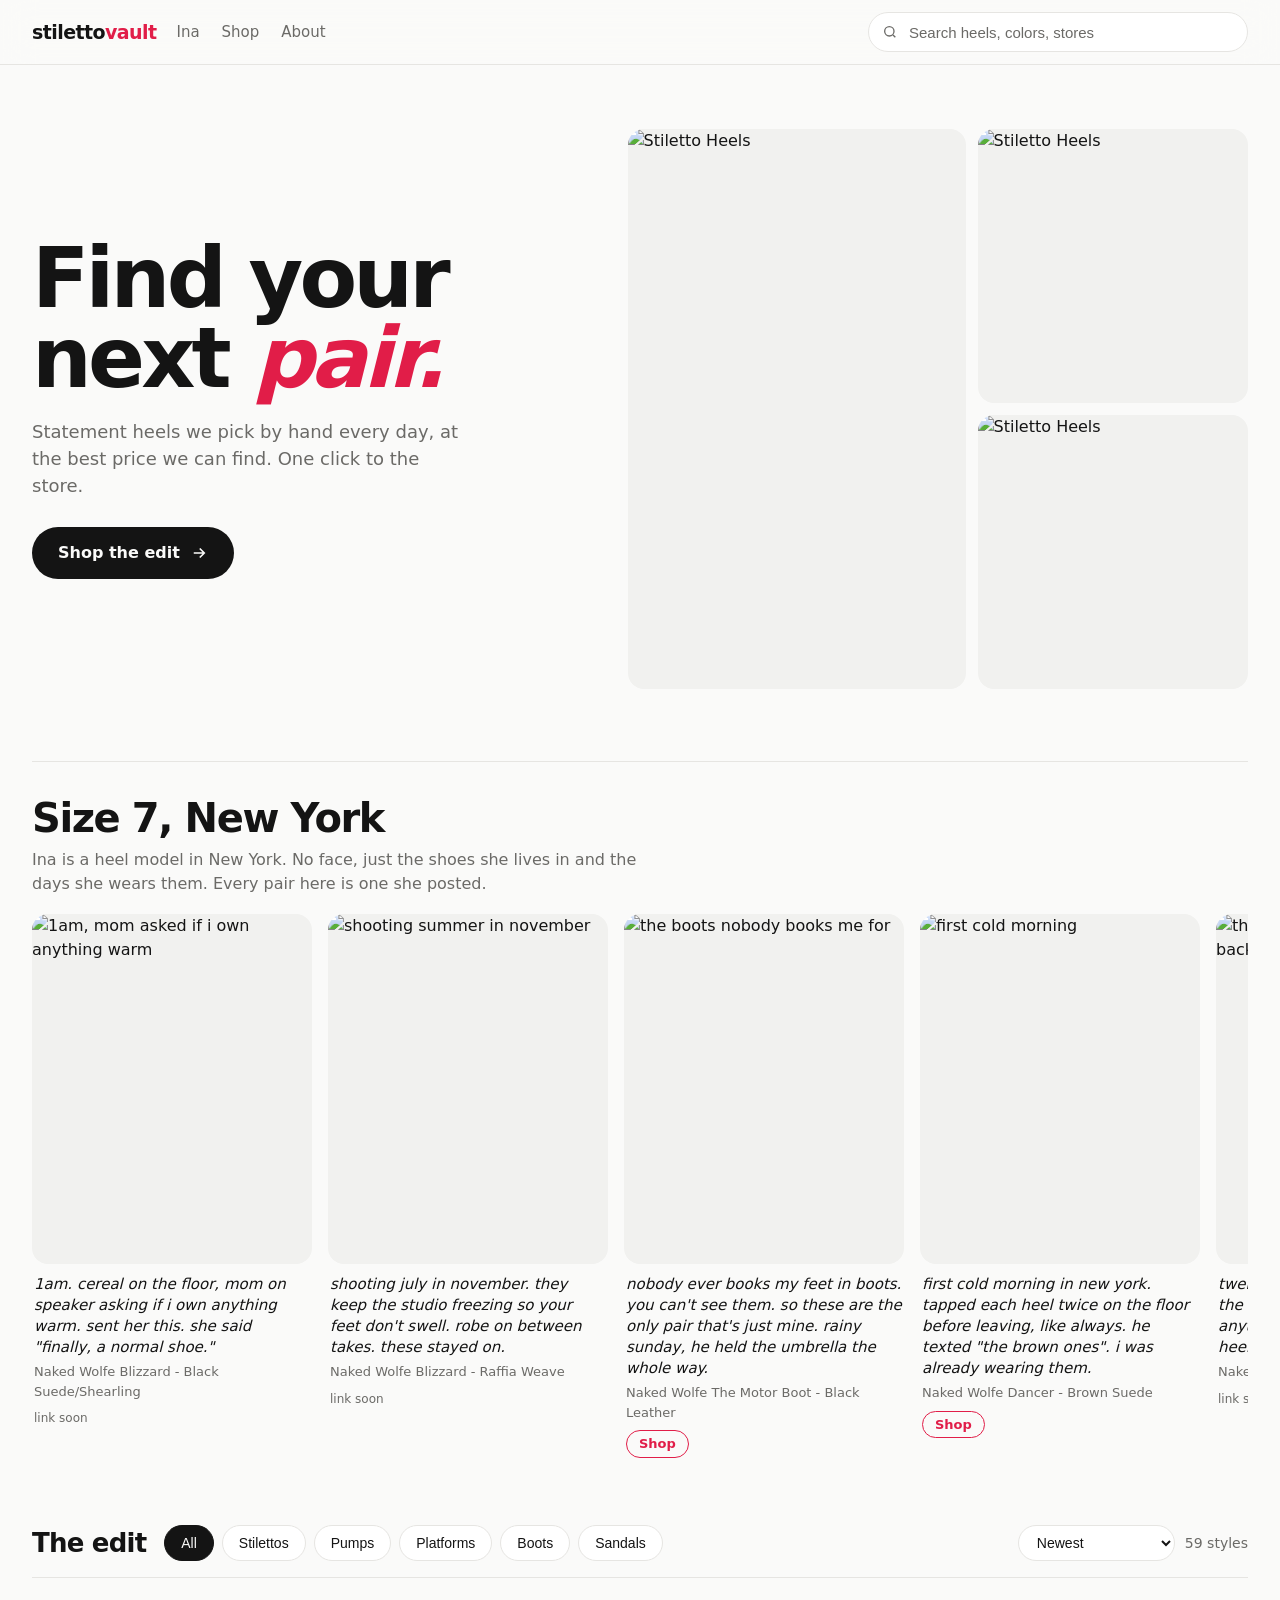
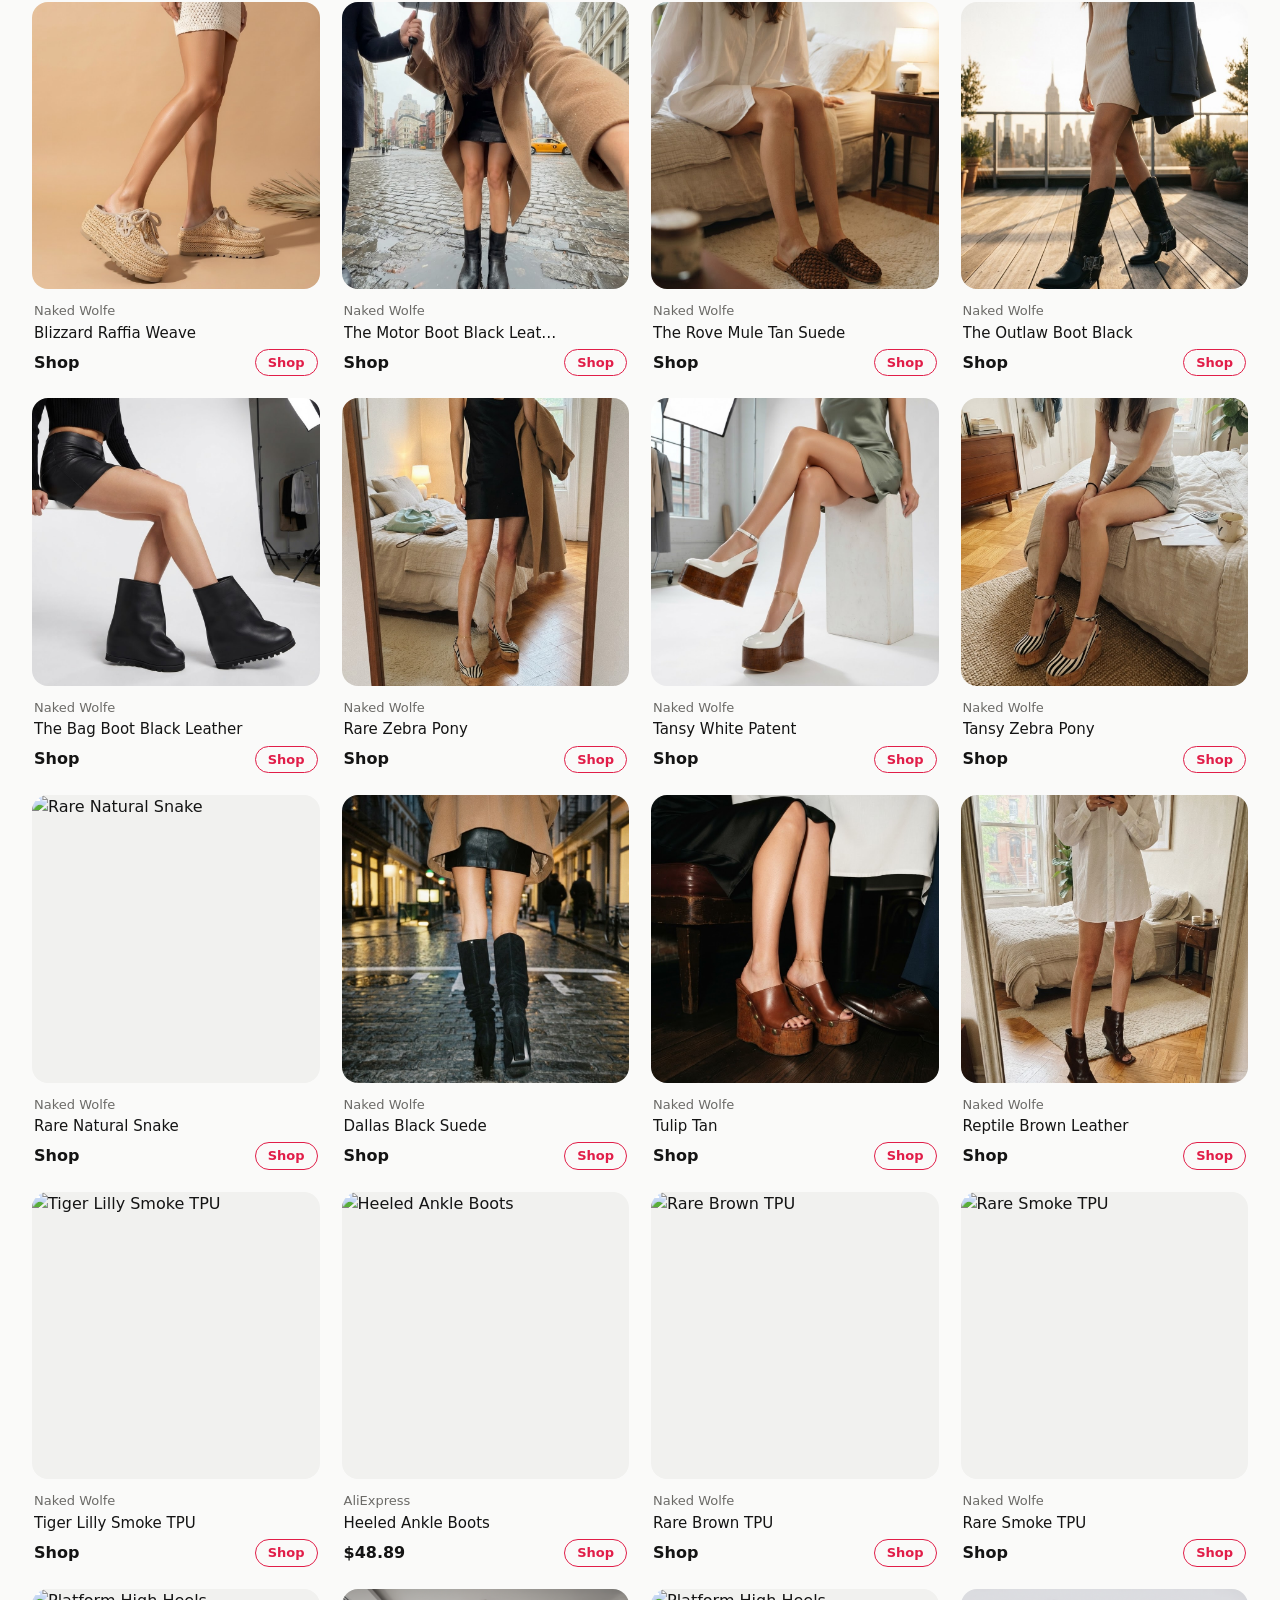
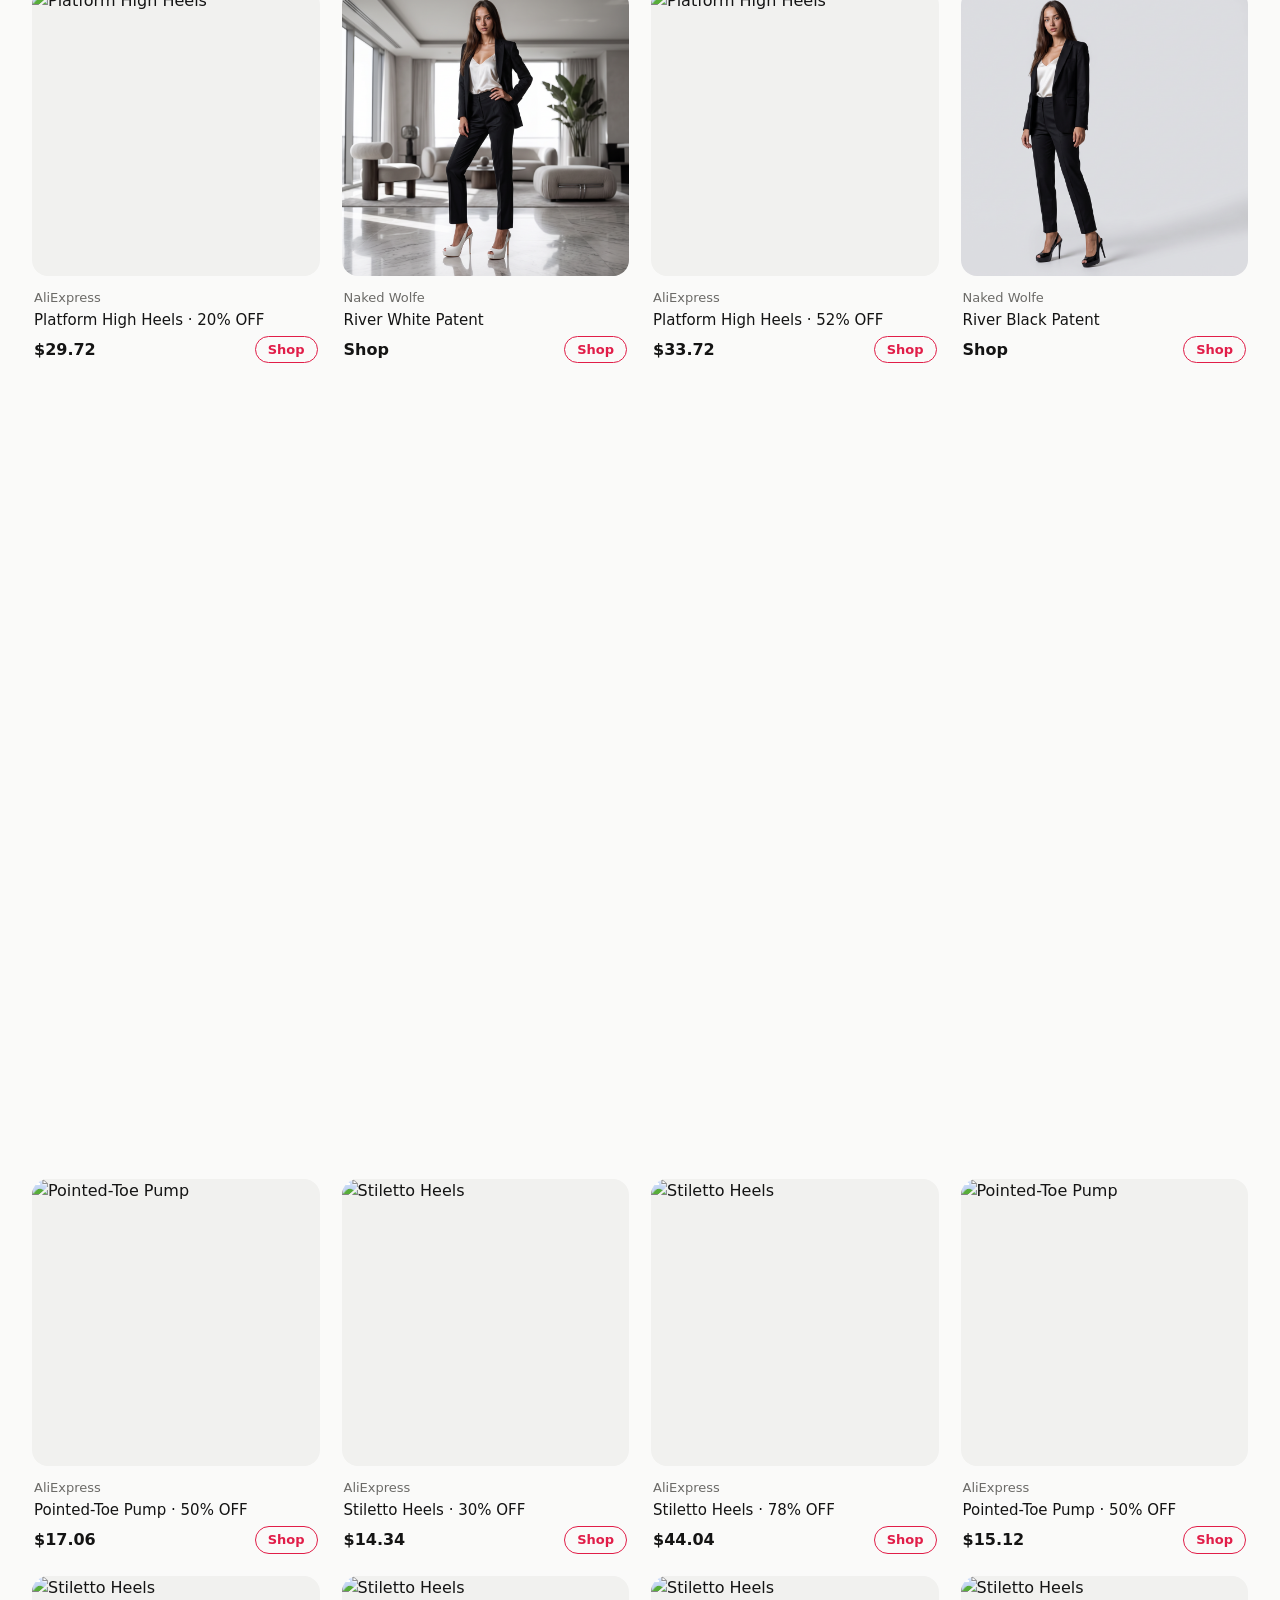
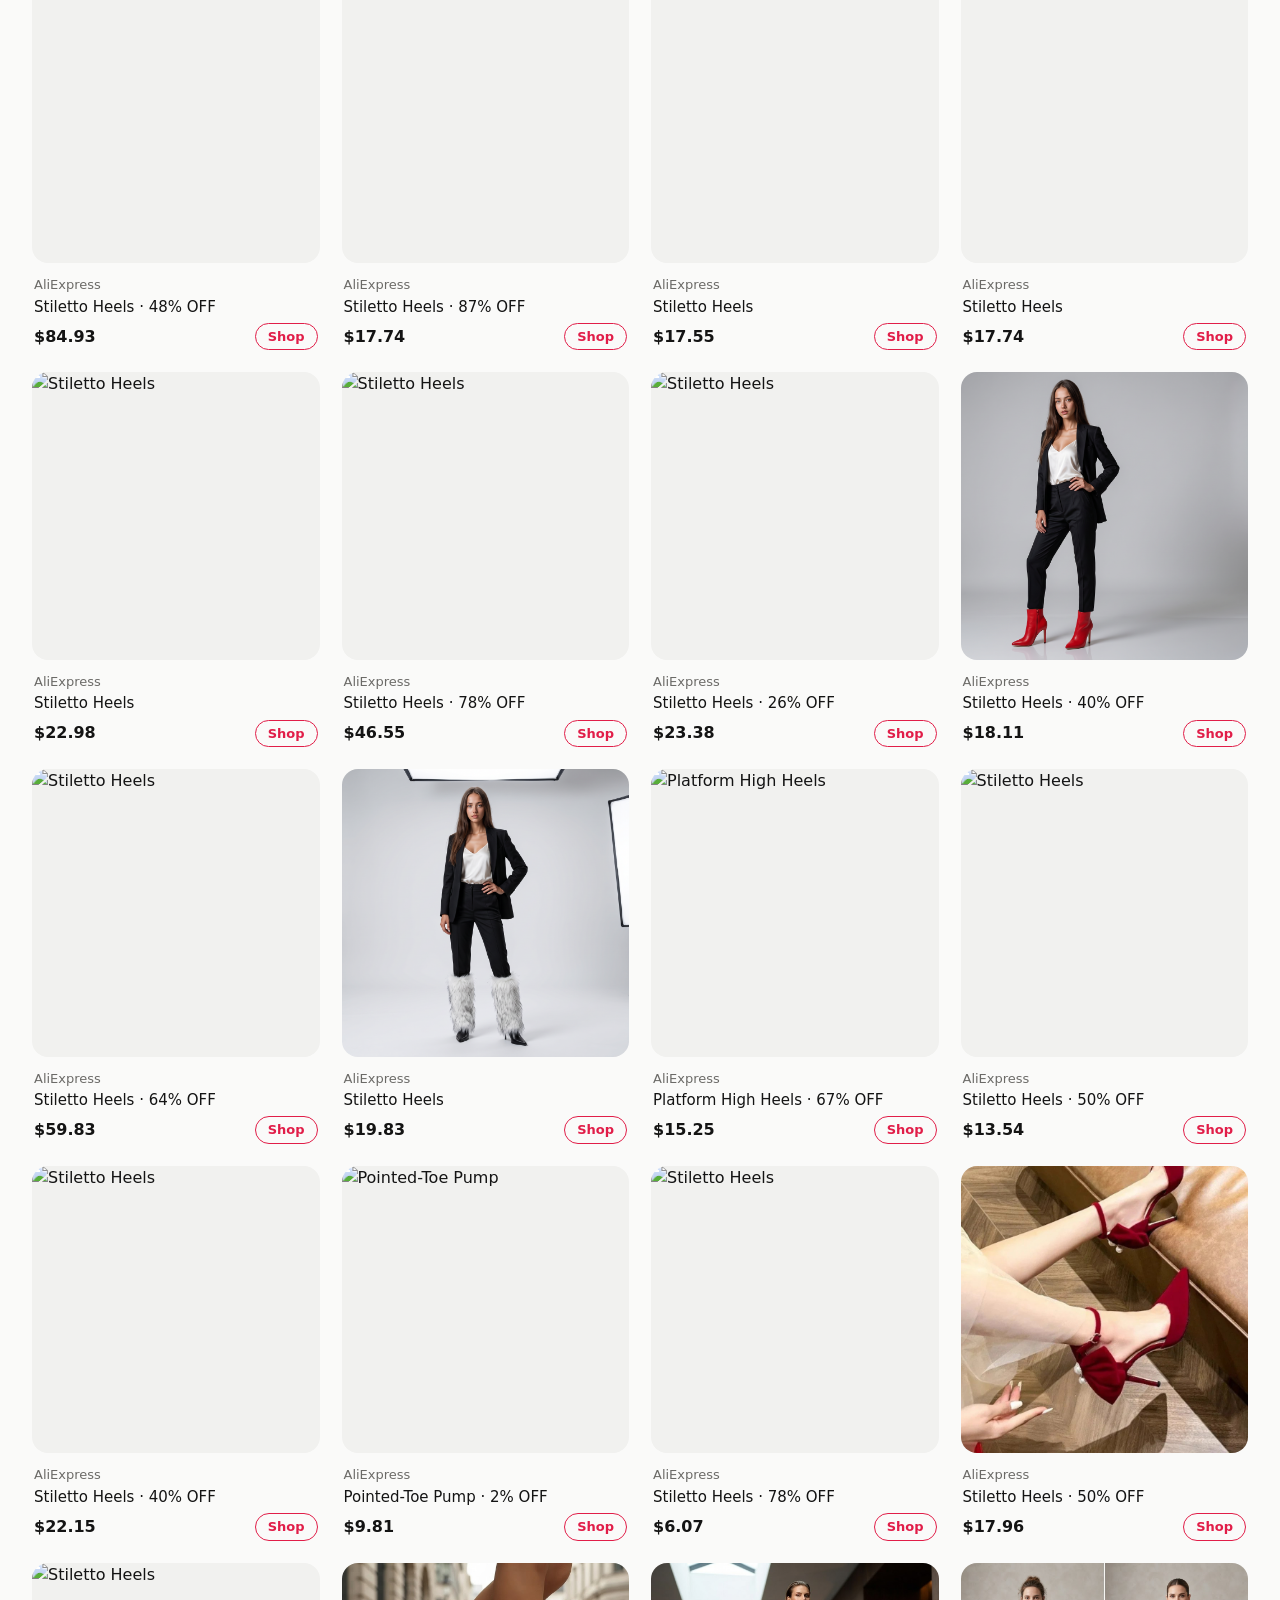
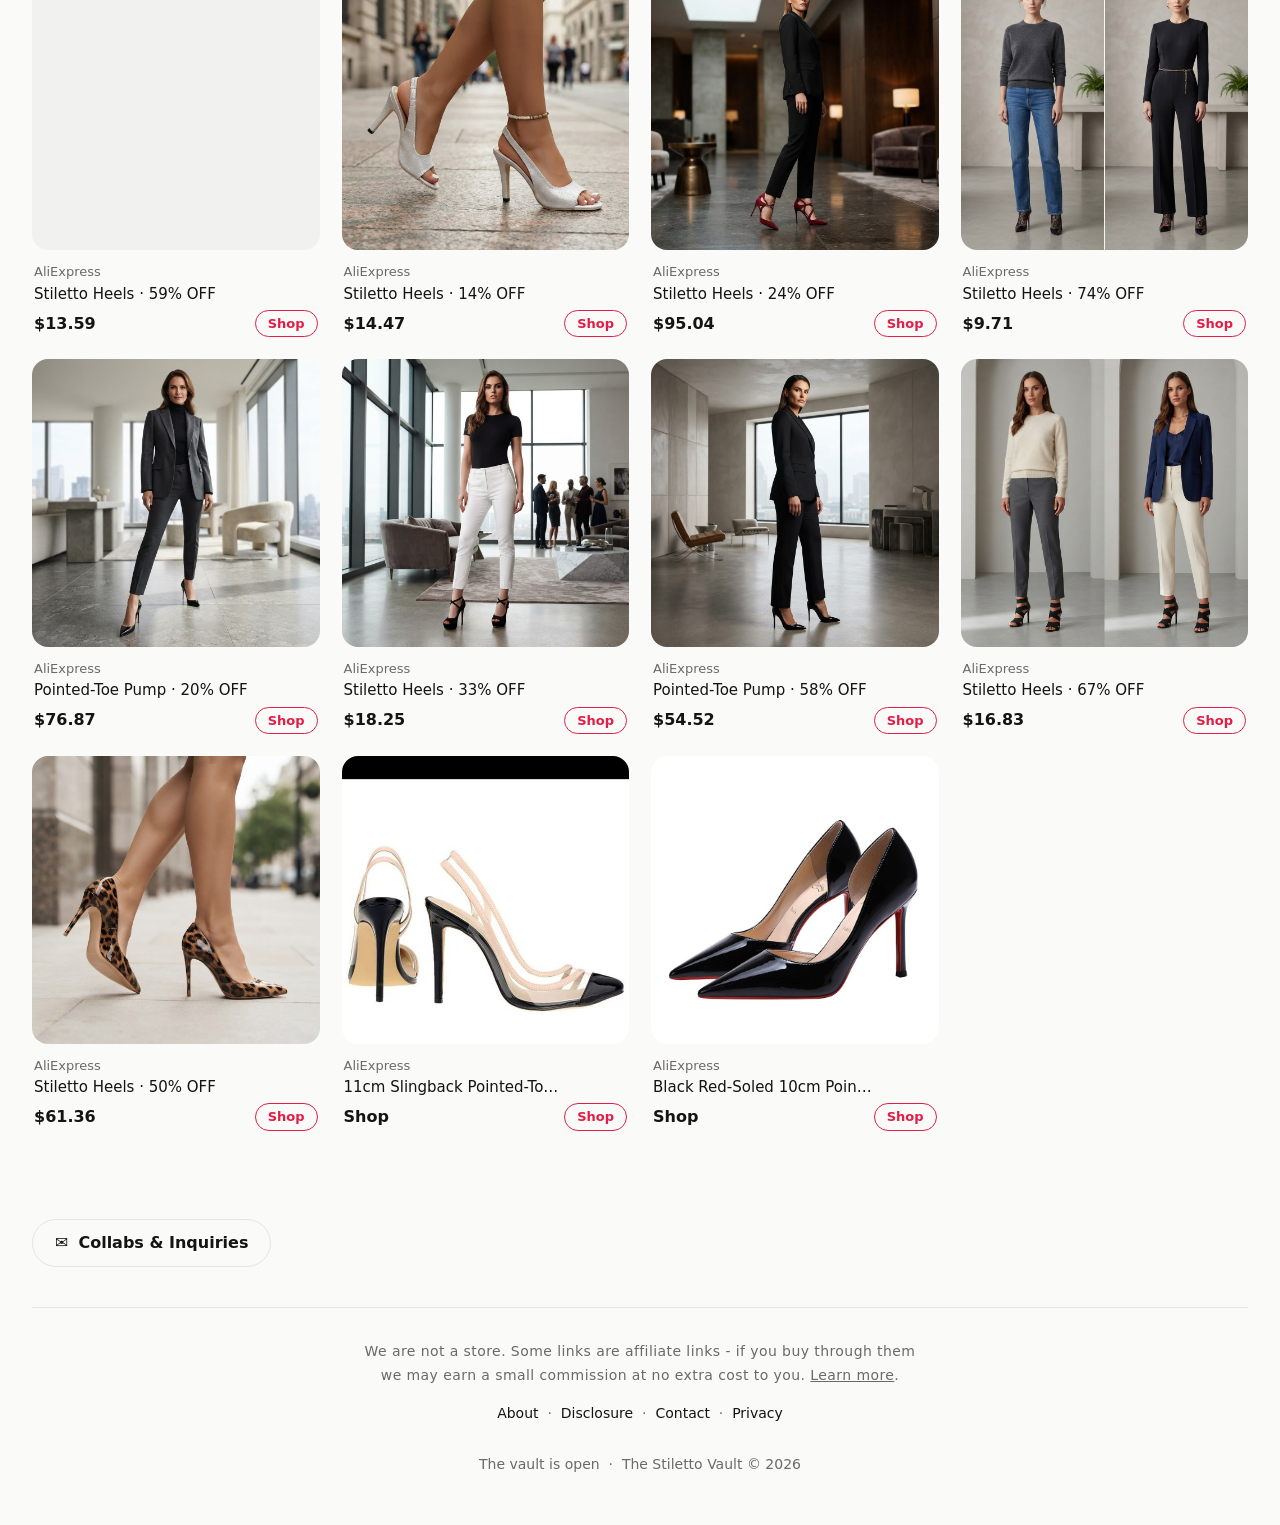
==== commit a0f1e7be: "drop: blizzard-rafia-weave assets live" ====
--- a/index.html
+++ b/index.html
@@ -285,6 +285,14 @@
     <div class="grid" id="grid">
     <!-- HEELS:START -->
     <div class="pair-grid">
+      <a class="product-card" href="https://nakedwolfe.com/products/blizzard-rafia-weave?snowball=OFER56992&amp;utm_source=snowball&amp;utm_medium=default-program&amp;utm_campaign=OFER56992" target="_blank" rel="sponsored noopener" onclick="if(window.gtag)gtag('event','affiliate_click',{'shoe':'blizzard-rafia-weave','discount':''});" data-cat="stilettos" data-color="" data-price="" data-disc="0" data-store="Naked Wolfe" data-date="2026-11-16">
+        <img src="img/heels/blizzard-rafia-weave/ina_A.jpg" alt="Blizzard Raffia Weave" loading="lazy">
+        <div class="card-info">
+          <span class="card-store">Naked Wolfe</span>
+          <span class="card-name">Blizzard Raffia Weave</span>
+          <span class="card-price">Shop</span>
+        </div>
+      </a>
       <a class="product-card" href="https://nakedwolfe.com/products/the-motor-boot-black-leather?snowball=OFER56992&amp;utm_source=snowball&amp;utm_medium=default-program&amp;utm_campaign=OFER56992" target="_blank" rel="sponsored noopener" onclick="if(window.gtag)gtag('event','affiliate_click',{'shoe':'the-motor-boot-black-leather','discount':''});" data-cat="boots" data-color="black" data-price="" data-disc="0" data-store="Naked Wolfe" data-date="2026-11-16">
         <img src="img/heels/the-motor-boot-black-leather/ina_A.jpg" alt="The Motor Boot Black Leather" loading="lazy">
         <div class="card-info">
@@ -293,6 +301,9 @@
           <span class="card-price">Shop</span>
         </div>
       </a>
+    </div>
+    <div class="pair-sep">· · ·</div>
+    <div class="pair-grid">
       <a class="product-card" href="https://nakedwolfe.com/products/the-rove-mule-tan-suede-1?snowball=OFER56992&amp;utm_source=snowball&amp;utm_medium=default-program&amp;utm_campaign=OFER56992" target="_blank" rel="sponsored noopener" onclick="if(window.gtag)gtag('event','affiliate_click',{'shoe':'the-rove-mule-tan-suede-1','discount':''});" data-cat="sandals" data-color="" data-price="" data-disc="0" data-store="Naked Wolfe" data-date="2026-11-05">
         <img src="img/heels/the-rove-mule-tan-suede-1/ina_A.jpg" alt="The Rove Mule Tan Suede" loading="lazy">
         <div class="card-info">
@@ -301,9 +312,6 @@
           <span class="card-price">Shop</span>
         </div>
       </a>
-    </div>
-    <div class="pair-sep">· · ·</div>
-    <div class="pair-grid">
       <a class="product-card" href="https://nakedwolfe.com/products/the-outlaw-boot-black?snowball=OFER56992&amp;utm_source=snowball&amp;utm_medium=default-program&amp;utm_campaign=OFER56992" target="_blank" rel="sponsored noopener" onclick="if(window.gtag)gtag('event','affiliate_click',{'shoe':'the-outlaw-boot-black','discount':''});" data-cat="boots" data-color="black" data-price="" data-disc="0" data-store="Naked Wolfe" data-date="2026-10-09">
         <img src="img/heels/the-outlaw-boot-black/ina_A.jpg" alt="The Outlaw Boot Black" loading="lazy">
         <div class="card-info">
@@ -312,6 +320,9 @@
           <span class="card-price">Shop</span>
         </div>
       </a>
+    </div>
+    <div class="pair-sep">· · ·</div>
+    <div class="pair-grid">
       <a class="product-card" href="https://nakedwolfe.com/products/the-bag-boot-black-leather?snowball=OFER56992&amp;utm_source=snowball&amp;utm_medium=default-program&amp;utm_campaign=OFER56992" target="_blank" rel="sponsored noopener" onclick="if(window.gtag)gtag('event','affiliate_click',{'shoe':'the-bag-boot-black-leather','discount':''});" data-cat="boots" data-color="black" data-price="" data-disc="0" data-store="Naked Wolfe" data-date="2026-10-12">
         <img src="img/heels/the-bag-boot-black-leather/ina_A.jpg" alt="The Bag Boot Black Leather" loading="lazy">
         <div class="card-info">
@@ -320,9 +331,6 @@
           <span class="card-price">Shop</span>
         </div>
       </a>
-    </div>
-    <div class="pair-sep">· · ·</div>
-    <div class="pair-grid">
       <a class="product-card" href="https://nakedwolfe.com/products/rare-zebra-pony?snowball=OFER56992&amp;utm_source=snowball&amp;utm_medium=default-program&amp;utm_campaign=OFER56992" target="_blank" rel="sponsored noopener" onclick="if(window.gtag)gtag('event','affiliate_click',{'shoe':'rare-zebra-pony','discount':''});" data-cat="stilettos" data-color="" data-price="" data-disc="0" data-store="Naked Wolfe" data-date="2026-10-16">
         <img src="img/heels/rare-zebra-pony/ina_A.jpg" alt="Rare Zebra Pony" loading="lazy">
         <div class="card-info">
@@ -331,6 +339,9 @@
           <span class="card-price">Shop</span>
         </div>
       </a>
+    </div>
+    <div class="pair-sep">· · ·</div>
+    <div class="pair-grid">
       <a class="product-card" href="https://nakedwolfe.com/products/tansy-white-patent?snowball=OFER56992&amp;utm_source=snowball&amp;utm_medium=default-program&amp;utm_campaign=OFER56992" target="_blank" rel="sponsored noopener" onclick="if(window.gtag)gtag('event','affiliate_click',{'shoe':'tansy-white-patent','discount':''});" data-cat="stilettos" data-color="white" data-price="" data-disc="0" data-store="Naked Wolfe" data-date="2026-10-21">
         <img src="img/heels/tansy-white-patent/ina_A.jpg" alt="Tansy White Patent" loading="lazy">
         <div class="card-info">
@@ -339,9 +350,6 @@
           <span class="card-price">Shop</span>
         </div>
       </a>
-    </div>
-    <div class="pair-sep">· · ·</div>
-    <div class="pair-grid">
       <a class="product-card" href="https://nakedwolfe.com/products/tansy-zebra-pony?snowball=OFER56992&amp;utm_source=snowball&amp;utm_medium=default-program&amp;utm_campaign=OFER56992" target="_blank" rel="sponsored noopener" onclick="if(window.gtag)gtag('event','affiliate_click',{'shoe':'tansy-zebra-pony','discount':''});" data-cat="stilettos" data-color="" data-price="" data-disc="0" data-store="Naked Wolfe" data-date="2026-10-22">
         <img src="img/heels/tansy-zebra-pony/ina_A.jpg" alt="Tansy Zebra Pony" loading="lazy">
         <div class="card-info">
@@ -350,6 +358,9 @@
           <span class="card-price">Shop</span>
         </div>
       </a>
+    </div>
+    <div class="pair-sep">· · ·</div>
+    <div class="pair-grid">
       <a class="product-card" href="https://nakedwolfe.com/products/rare-natural-snake?snowball=OFER56992&amp;utm_source=snowball&amp;utm_medium=default-program&amp;utm_campaign=OFER56992" target="_blank" rel="sponsored noopener" onclick="if(window.gtag)gtag('event','affiliate_click',{'shoe':'rare-natural-snake','discount':''});" data-cat="stilettos" data-color="" data-price="" data-disc="0" data-store="Naked Wolfe" data-date="2026-10-16">
         <img src="img/heels/rare-natural-snake/ina_A.png" alt="Rare Natural Snake" loading="lazy">
         <div class="card-info">
@@ -358,9 +369,6 @@
           <span class="card-price">Shop</span>
         </div>
       </a>
-    </div>
-    <div class="pair-sep">· · ·</div>
-    <div class="pair-grid">
       <a class="product-card" href="https://nakedwolfe.com/products/dallas-black-suede?snowball=OFER56992&amp;utm_source=snowball&amp;utm_medium=default-program&amp;utm_campaign=OFER56992" target="_blank" rel="sponsored noopener" onclick="if(window.gtag)gtag('event','affiliate_click',{'shoe':'dallas-black-suede','discount':''});" data-cat="stilettos" data-color="black" data-price="" data-disc="0" data-store="Naked Wolfe" data-date="2026-10-18">
         <img src="img/heels/dallas-black-suede/ina_B.jpg" alt="Dallas Black Suede" loading="lazy">
         <div class="card-info">
@@ -369,6 +377,9 @@
           <span class="card-price">Shop</span>
         </div>
       </a>
+    </div>
+    <div class="pair-sep">· · ·</div>
+    <div class="pair-grid">
       <a class="product-card" href="https://nakedwolfe.com/products/tulip-tan?snowball=OFER56992&amp;utm_source=snowball&amp;utm_medium=default-program&amp;utm_campaign=OFER56992" target="_blank" rel="sponsored noopener" onclick="if(window.gtag)gtag('event','affiliate_click',{'shoe':'tulip-tan','discount':''});" data-cat="stilettos" data-color="" data-price="" data-disc="0" data-store="Naked Wolfe" data-date="2026-10-23">
         <img src="img/heels/tulip-tan/ina_A.jpg" alt="Tulip Tan" loading="lazy">
         <div class="card-info">
@@ -377,9 +388,6 @@
           <span class="card-price">Shop</span>
         </div>
       </a>
-    </div>
-    <div class="pair-sep">· · ·</div>
-    <div class="pair-grid">
       <a class="product-card" href="https://nakedwolfe.com/products/reptile-brown-leather?snowball=OFER56992&amp;utm_source=snowball&amp;utm_medium=default-program&amp;utm_campaign=OFER56992" target="_blank" rel="sponsored noopener" onclick="if(window.gtag)gtag('event','affiliate_click',{'shoe':'reptile-brown-leather','discount':''});" data-cat="stilettos" data-color="brown" data-price="" data-disc="0" data-store="Naked Wolfe" data-date="2026-10-20">
         <img src="img/heels/reptile-brown-leather/ina_A.jpg" alt="Reptile Brown Leather" loading="lazy">
         <div class="card-info">
@@ -388,6 +396,9 @@
           <span class="card-price">Shop</span>
         </div>
       </a>
+    </div>
+    <div class="pair-sep">· · ·</div>
+    <div class="pair-grid">
       <a class="product-card" href="https://nakedwolfe.com/products/tiger-lilly-smoke-tpu?snowball=OFER56992&amp;utm_source=snowball&amp;utm_medium=default-program&amp;utm_campaign=OFER56992" target="_blank" rel="sponsored noopener" onclick="if(window.gtag)gtag('event','affiliate_click',{'shoe':'tiger-lilly-smoke-tpu','discount':''});" data-cat="stilettos" data-color="" data-price="" data-disc="0" data-store="Naked Wolfe" data-date="2026-10-08">
         <img src="img/heels/tiger-lilly-smoke-tpu.jpg" alt="Tiger Lilly Smoke TPU" loading="lazy">
         <div class="card-info">
@@ -396,9 +407,6 @@
           <span class="card-price">Shop</span>
         </div>
       </a>
-    </div>
-    <div class="pair-sep">· · ·</div>
-    <div class="pair-grid">
       <a class="product-card" href="https://rzekl.com/g/1e8d1144949a9d9ab95916525dc3e8/?subid=heeled-ankle-boots-3256808371208917&amp;ulp=https%3A%2F%2Fwww.aliexpress.com%2Fitem%2F3256808371208917.html" target="_blank" rel="sponsored noopener" onclick="if(window.gtag)gtag('event','affiliate_click',{'shoe':'heeled-ankle-boots-3256808371208917','discount':''});" data-cat="boots" data-color="" data-price="48.89" data-disc="0" data-store="AliExpress" data-date="2026-10-07">
         <img src="img/heels/heeled-ankle-boots-3256808371208917.jpg" alt="Heeled Ankle Boots" loading="lazy">
         <div class="card-info">
@@ -407,6 +415,9 @@
           <span class="card-price">$48.89</span>
         </div>
       </a>
+    </div>
+    <div class="pair-sep">· · ·</div>
+    <div class="pair-grid">
       <a class="product-card" href="https://nakedwolfe.com/products/rare-brown-tpu?snowball=OFER56992&amp;utm_source=snowball&amp;utm_medium=default-program&amp;utm_campaign=OFER56992" target="_blank" rel="sponsored noopener" onclick="if(window.gtag)gtag('event','affiliate_click',{'shoe':'rare-brown-tpu','discount':''});" data-cat="stilettos" data-color="brown" data-price="" data-disc="0" data-store="Naked Wolfe" data-date="2026-10-07">
         <img src="img/heels/rare-brown-tpu.jpg" alt="Rare Brown TPU" loading="lazy">
         <div class="card-info">
@@ -415,9 +426,6 @@
           <span class="card-price">Shop</span>
         </div>
       </a>
-    </div>
-    <div class="pair-sep">· · ·</div>
-    <div class="pair-grid">
       <a class="product-card" href="https://nakedwolfe.com/products/rare-smoke-tpu?snowball=OFER56992&amp;utm_source=snowball&amp;utm_medium=default-program&amp;utm_campaign=OFER56992" target="_blank" rel="sponsored noopener" onclick="if(window.gtag)gtag('event','affiliate_click',{'shoe':'rare-smoke-tpu','discount':''});" data-cat="stilettos" data-color="" data-price="" data-disc="0" data-store="Naked Wolfe" data-date="2026-10-07">
         <img src="img/heels/rare-smoke-tpu.jpg" alt="Rare Smoke TPU" loading="lazy">
         <div class="card-info">
@@ -426,6 +434,9 @@
           <span class="card-price">Shop</span>
         </div>
       </a>
+    </div>
+    <div class="pair-sep">· · ·</div>
+    <div class="pair-grid">
       <a class="product-card" href="https://rzekl.com/g/1e8d1144949a9d9ab95916525dc3e8/?subid=platform-high-heels-3256811369943536&amp;ulp=https%3A%2F%2Fwww.aliexpress.com%2Fitem%2F3256811369943536.html" target="_blank" rel="sponsored noopener" onclick="if(window.gtag)gtag('event','affiliate_click',{'shoe':'platform-high-heels-3256811369943536','discount':'20%'});" data-cat="platforms" data-color="" data-price="29.72" data-disc="20" data-store="AliExpress" data-date="2026-10-05">
         <img src="img/heels/platform-high-heels-3256811369943536.jpg" alt="Platform High Heels" loading="lazy">
         <span class="card-badge">-20%</span>
@@ -435,9 +446,6 @@
           <span class="card-price">$29.72</span>
         </div>
       </a>
-    </div>
-    <div class="pair-sep">· · ·</div>
-    <div class="pair-grid">
       <a class="product-card" href="https://nakedwolfe.com/products/river-white-patent?snowball=OFER56992&amp;utm_source=snowball&amp;utm_medium=default-program&amp;utm_campaign=OFER56992" target="_blank" rel="sponsored noopener" onclick="if(window.gtag)gtag('event','affiliate_click',{'shoe':'river-white-patent','discount':''});" data-cat="stilettos" data-color="white" data-price="" data-disc="0" data-store="Naked Wolfe" data-date="2026-10-05">
         <img src="img/heels/river-white-patent.jpg" alt="River White Patent" loading="lazy">
         <div class="card-info">
@@ -446,6 +454,9 @@
           <span class="card-price">Shop</span>
         </div>
       </a>
+    </div>
+    <div class="pair-sep">· · ·</div>
+    <div class="pair-grid">
       <a class="product-card" href="https://rzekl.com/g/1e8d1144949a9d9ab95916525dc3e8/?subid=platform-high-heels-3256810584098285&amp;ulp=https%3A%2F%2Fwww.aliexpress.com%2Fitem%2F3256810584098285.html" target="_blank" rel="sponsored noopener" onclick="if(window.gtag)gtag('event','affiliate_click',{'shoe':'platform-high-heels-3256810584098285','discount':'52%'});" data-cat="platforms" data-color="" data-price="33.72" data-disc="52" data-store="AliExpress" data-date="2026-10-04">
         <img src="img/heels/platform-high-heels-3256810584098285.jpg" alt="Platform High Heels" loading="lazy">
         <span class="card-badge">-52%</span>
@@ -455,9 +466,6 @@
           <span class="card-price">$33.72</span>
         </div>
       </a>
-    </div>
-    <div class="pair-sep">· · ·</div>
-    <div class="pair-grid">
       <a class="product-card" href="https://nakedwolfe.com/products/river-black-patent?snowball=OFER56992&amp;utm_source=snowball&amp;utm_medium=default-program&amp;utm_campaign=OFER56992" target="_blank" rel="sponsored noopener" onclick="if(window.gtag)gtag('event','affiliate_click',{'shoe':'river-black-patent','discount':''});" data-cat="stilettos" data-color="black" data-price="" data-disc="0" data-store="Naked Wolfe" data-date="2026-10-04">
         <img src="img/heels/river-black-patent.jpg" alt="River Black Patent" loading="lazy">
         <div class="card-info">
@@ -466,6 +474,9 @@
           <span class="card-price">Shop</span>
         </div>
       </a>
+    </div>
+    <div class="pair-sep">· · ·</div>
+    <div class="pair-grid">
       <a class="product-card" href="https://nakedwolfe.com/products/rampage-brown-suede?snowball=OFER56992&amp;utm_source=snowball&amp;utm_medium=default-program&amp;utm_campaign=OFER56992" target="_blank" rel="sponsored noopener" onclick="if(window.gtag)gtag('event','affiliate_click',{'shoe':'rampage-brown-suede','discount':''});" data-cat="stilettos" data-color="brown" data-price="" data-disc="0" data-store="Naked Wolfe" data-date="2026-10-02">
         <img src="img/heels/rampage-brown-suede.jpg" alt="Rampage Brown Suede" loading="lazy">
         <div class="card-info">
@@ -474,9 +485,6 @@
           <span class="card-price">Shop</span>
         </div>
       </a>
-    </div>
-    <div class="pair-sep">· · ·</div>
-    <div class="pair-grid">
       <a class="product-card" href="https://rzekl.com/g/1e8d1144949a9d9ab95916525dc3e8/?subid=pointed-toe-pump-3256807553262560&amp;ulp=https%3A%2F%2Fwww.aliexpress.com%2Fitem%2F3256807553262560.html" target="_blank" rel="sponsored noopener" onclick="if(window.gtag)gtag('event','affiliate_click',{'shoe':'pointed-toe-pump-3256807553262560','discount':'62%'});" data-cat="pumps" data-color="" data-price="50.05" data-disc="62" data-store="AliExpress" data-date="2026-10-01">
         <img src="img/heels/pointed-toe-pump-3256807553262560.jpg" alt="Pointed-Toe Pump" loading="lazy">
         <span class="card-badge">-62%</span>
@@ -486,6 +494,9 @@
           <span class="card-price">$50.05</span>
         </div>
       </a>
+    </div>
+    <div class="pair-sep">· · ·</div>
+    <div class="pair-grid">
       <a class="product-card" href="https://rzekl.com/g/1e8d1144949a9d9ab95916525dc3e8/?subid=stiletto-heels-3256805663137456&amp;ulp=https%3A%2F%2Fwww.aliexpress.com%2Fitem%2F3256805663137456.html" target="_blank" rel="sponsored noopener" onclick="if(window.gtag)gtag('event','affiliate_click',{'shoe':'stiletto-heels-3256805663137456','discount':'59%'});" data-cat="stilettos" data-color="" data-price="43.77" data-disc="59" data-store="AliExpress" data-date="2026-09-29">
         <img src="img/heels/stiletto-heels-3256805663137456.jpg" alt="Stiletto Heels" loading="lazy">
         <span class="card-badge">-59%</span>
@@ -495,9 +506,6 @@
           <span class="card-price">$43.77</span>
         </div>
       </a>
-    </div>
-    <div class="pair-sep">· · ·</div>
-    <div class="pair-grid">
       <a class="product-card" href="https://rzekl.com/g/1e8d1144949a9d9ab95916525dc3e8/?subid=stiletto-heels-3256809356402716&amp;ulp=https%3A%2F%2Fwww.aliexpress.com%2Fitem%2F3256809356402716.html" target="_blank" rel="sponsored noopener" onclick="if(window.gtag)gtag('event','affiliate_click',{'shoe':'stiletto-heels-3256809356402716','discount':'60%'});" data-cat="stilettos" data-color="" data-price="41.41" data-disc="60" data-store="AliExpress" data-date="2026-09-29">
         <img src="img/heels/stiletto-heels-3256809356402716.jpg" alt="Stiletto Heels" loading="lazy">
         <span class="card-badge">-60%</span>
@@ -507,6 +515,9 @@
           <span class="card-price">$41.41</span>
         </div>
       </a>
+    </div>
+    <div class="pair-sep">· · ·</div>
+    <div class="pair-grid">
       <a class="product-card" href="https://rzekl.com/g/1e8d1144949a9d9ab95916525dc3e8/?subid=stiletto-heels-3256810098789067&amp;ulp=https%3A%2F%2Fwww.aliexpress.com%2Fitem%2F3256810098789067.html" target="_blank" rel="sponsored noopener" onclick="if(window.gtag)gtag('event','affiliate_click',{'shoe':'stiletto-heels-3256810098789067','discount':'58%'});" data-cat="stilettos" data-color="" data-price="32.52" data-disc="58" data-store="AliExpress" data-date="2026-09-29">
         <img src="img/heels/stiletto-heels-3256810098789067.jpg" alt="Stiletto Heels" loading="lazy">
         <span class="card-badge">-58%</span>
@@ -516,9 +527,6 @@
           <span class="card-price">$32.52</span>
         </div>
       </a>
-    </div>
-    <div class="pair-sep">· · ·</div>
-    <div class="pair-grid">
       <a class="product-card" href="https://rzekl.com/g/1e8d1144949a9d9ab95916525dc3e8/?subid=stiletto-heels-3256808182719166&amp;ulp=https%3A%2F%2Fwww.aliexpress.com%2Fitem%2F3256808182719166.html" target="_blank" rel="sponsored noopener" onclick="if(window.gtag)gtag('event','affiliate_click',{'shoe':'stiletto-heels-3256808182719166','discount':'59%'});" data-cat="stilettos" data-color="" data-price="26.12" data-disc="59" data-store="AliExpress" data-date="2026-09-29">
         <img src="img/heels/stiletto-heels-3256808182719166.jpg" alt="Stiletto Heels" loading="lazy">
         <span class="card-badge">-59%</span>
@@ -528,6 +536,9 @@
           <span class="card-price">$26.12</span>
         </div>
       </a>
+    </div>
+    <div class="pair-sep">· · ·</div>
+    <div class="pair-grid">
       <a class="product-card" href="https://rzekl.com/g/1e8d1144949a9d9ab95916525dc3e8/?subid=stiletto-heels-3256807554485090&amp;ulp=https%3A%2F%2Fwww.aliexpress.com%2Fitem%2F3256807554485090.html" target="_blank" rel="sponsored noopener" onclick="if(window.gtag)gtag('event','affiliate_click',{'shoe':'stiletto-heels-3256807554485090','discount':'62%'});" data-cat="stilettos" data-color="" data-price="24.12" data-disc="62" data-store="AliExpress" data-date="2026-09-28">
         <img src="img/heels/stiletto-heels-3256807554485090.jpg" alt="Stiletto Heels" loading="lazy">
         <span class="card-badge">-62%</span>
@@ -537,9 +548,6 @@
           <span class="card-price">$24.12</span>
         </div>
       </a>
-    </div>
-    <div class="pair-sep">· · ·</div>
-    <div class="pair-grid">
       <a class="product-card" href="https://rzekl.com/g/1e8d1144949a9d9ab95916525dc3e8/?subid=stiletto-heels-3256812048305063&amp;ulp=https%3A%2F%2Fwww.aliexpress.com%2Fitem%2F3256812048305063.html" target="_blank" rel="sponsored noopener" onclick="if(window.gtag)gtag('event','affiliate_click',{'shoe':'stiletto-heels-3256812048305063','discount':'4%'});" data-cat="stilettos" data-color="" data-price="16.80" data-disc="4" data-store="AliExpress" data-date="2026-09-24">
         <img src="img/heels/stiletto-heels-3256812048305063.jpg" alt="Stiletto Heels" loading="lazy">
         <span class="card-badge">-4%</span>
@@ -549,6 +557,9 @@
           <span class="card-price">$16.8</span>
         </div>
       </a>
+    </div>
+    <div class="pair-sep">· · ·</div>
+    <div class="pair-grid">
       <a class="product-card" href="https://rzekl.com/g/1e8d1144949a9d9ab95916525dc3e8/?subid=pointed-toe-pump-3256810301489471&amp;ulp=https%3A%2F%2Fwww.aliexpress.com%2Fitem%2F3256810301489471.html" target="_blank" rel="sponsored noopener" onclick="if(window.gtag)gtag('event','affiliate_click',{'shoe':'pointed-toe-pump-3256810301489471','discount':'50%'});" data-cat="pumps" data-color="" data-price="17.06" data-disc="50" data-store="AliExpress" data-date="2026-09-23">
         <img src="img/heels/pointed-toe-pump-3256810301489471.jpg" alt="Pointed-Toe Pump" loading="lazy">
         <span class="card-badge">-50%</span>
@@ -558,9 +569,6 @@
           <span class="card-price">$17.06</span>
         </div>
       </a>
-    </div>
-    <div class="pair-sep">· · ·</div>
-    <div class="pair-grid">
       <a class="product-card" href="https://rzekl.com/g/1e8d1144949a9d9ab95916525dc3e8/?subid=stiletto-heels-2255800912705100&amp;ulp=https%3A%2F%2Fwww.aliexpress.com%2Fitem%2F2255800912705100.html" target="_blank" rel="sponsored noopener" onclick="if(window.gtag)gtag('event','affiliate_click',{'shoe':'stiletto-heels-2255800912705100','discount':'30%'});" data-cat="stilettos" data-color="" data-price="14.34" data-disc="30" data-store="AliExpress" data-date="2026-09-22">
         <img src="img/heels/stiletto-heels-2255800912705100.jpg" alt="Stiletto Heels" loading="lazy">
         <span class="card-badge">-30%</span>
@@ -570,6 +578,9 @@
           <span class="card-price">$14.34</span>
         </div>
       </a>
+    </div>
+    <div class="pair-sep">· · ·</div>
+    <div class="pair-grid">
       <a class="product-card" href="https://rzekl.com/g/1e8d1144949a9d9ab95916525dc3e8/?subid=stiletto-heels-3256813014380485&amp;ulp=https%3A%2F%2Fwww.aliexpress.com%2Fitem%2F3256813014380485.html" target="_blank" rel="sponsored noopener" onclick="if(window.gtag)gtag('event','affiliate_click',{'shoe':'stiletto-heels-3256813014380485','discount':'78%'});" data-cat="stilettos" data-color="" data-price="44.04" data-disc="78" data-store="AliExpress" data-date="2026-09-18">
         <img src="img/heels/stiletto-heels-3256813014380485.jpg" alt="Stiletto Heels" loading="lazy">
         <span class="card-badge">-78%</span>
@@ -579,9 +590,6 @@
           <span class="card-price">$44.04</span>
         </div>
       </a>
-    </div>
-    <div class="pair-sep">· · ·</div>
-    <div class="pair-grid">
       <a class="product-card" href="https://rzekl.com/g/1e8d1144949a9d9ab95916525dc3e8/?subid=pointed-toe-pump-3256811354738154&amp;ulp=https%3A%2F%2Fwww.aliexpress.com%2Fitem%2F3256811354738154.html" target="_blank" rel="sponsored noopener" onclick="if(window.gtag)gtag('event','affiliate_click',{'shoe':'pointed-toe-pump-3256811354738154','discount':'50%'});" data-cat="pumps" data-color="" data-price="15.12" data-disc="50" data-store="AliExpress" data-date="2026-09-17">
         <img src="img/heels/pointed-toe-pump-3256811354738154.jpg" alt="Pointed-Toe Pump" loading="lazy">
         <span class="card-badge">-50%</span>
@@ -591,6 +599,9 @@
           <span class="card-price">$15.12</span>
         </div>
       </a>
+    </div>
+    <div class="pair-sep">· · ·</div>
+    <div class="pair-grid">
       <a class="product-card" href="https://rzekl.com/g/1e8d1144949a9d9ab95916525dc3e8/?subid=stiletto-heels-3256811752850876&amp;ulp=https%3A%2F%2Fwww.aliexpress.com%2Fitem%2F3256811752850876.html" target="_blank" rel="sponsored noopener" onclick="if(window.gtag)gtag('event','affiliate_click',{'shoe':'stiletto-heels-3256811752850876','discount':'48%'});" data-cat="stilettos" data-color="" data-price="84.93" data-disc="48" data-store="AliExpress" data-date="2026-09-15">
         <img src="img/heels/stiletto-heels-3256811752850876.jpg" alt="Stiletto Heels" loading="lazy">
         <span class="card-badge">-48%</span>
@@ -600,9 +611,6 @@
           <span class="card-price">$84.93</span>
         </div>
       </a>
-    </div>
-    <div class="pair-sep">· · ·</div>
-    <div class="pair-grid">
       <a class="product-card" href="https://rzekl.com/g/1e8d1144949a9d9ab95916525dc3e8/?subid=stiletto-heels-3256812977575450&amp;ulp=https%3A%2F%2Fwww.aliexpress.com%2Fitem%2F3256812977575450.html" target="_blank" rel="sponsored noopener" onclick="if(window.gtag)gtag('event','affiliate_click',{'shoe':'stiletto-heels-3256812977575450','discount':'87%'});" data-cat="stilettos" data-color="" data-price="17.74" data-disc="87" data-store="AliExpress" data-date="2026-09-15">
         <img src="img/heels/stiletto-heels-3256812977575450.jpg" alt="Stiletto Heels" loading="lazy">
         <span class="card-badge">-87%</span>
@@ -612,6 +620,9 @@
           <span class="card-price">$17.74</span>
         </div>
       </a>
+    </div>
+    <div class="pair-sep">· · ·</div>
+    <div class="pair-grid">
       <a class="product-card" href="https://rzekl.com/g/1e8d1144949a9d9ab95916525dc3e8/?subid=stiletto-heels-3256807138421381&amp;ulp=https%3A%2F%2Fwww.aliexpress.com%2Fitem%2F3256807138421381.html" target="_blank" rel="sponsored noopener" onclick="if(window.gtag)gtag('event','affiliate_click',{'shoe':'stiletto-heels-3256807138421381','discount':''});" data-cat="stilettos" data-color="" data-price="17.55" data-disc="0" data-store="AliExpress" data-date="2026-09-14">
         <img src="img/heels/stiletto-heels-3256807138421381.jpg" alt="Stiletto Heels" loading="lazy">
         <div class="card-info">
@@ -620,9 +631,6 @@
           <span class="card-price">$17.55</span>
         </div>
       </a>
-    </div>
-    <div class="pair-sep">· · ·</div>
-    <div class="pair-grid">
       <a class="product-card" href="https://rzekl.com/g/1e8d1144949a9d9ab95916525dc3e8/?subid=stiletto-heels-3256812919764230&amp;ulp=https%3A%2F%2Fwww.aliexpress.com%2Fitem%2F3256812919764230.html" target="_blank" rel="sponsored noopener" onclick="if(window.gtag)gtag('event','affiliate_click',{'shoe':'stiletto-heels-3256812919764230','discount':''});" data-cat="stilettos" data-color="" data-price="17.74" data-disc="0" data-store="AliExpress" data-date="2026-09-14">
         <img src="img/heels/stiletto-heels-3256812919764230.jpg" alt="Stiletto Heels" loading="lazy">
         <div class="card-info">
@@ -631,6 +639,9 @@
           <span class="card-price">$17.74</span>
         </div>
       </a>
+    </div>
+    <div class="pair-sep">· · ·</div>
+    <div class="pair-grid">
       <a class="product-card" href="https://rzekl.com/g/1e8d1144949a9d9ab95916525dc3e8/?subid=stiletto-heels-2251832643910985&amp;ulp=https%3A%2F%2Fwww.aliexpress.com%2Fitem%2F2251832643910985.html" target="_blank" rel="sponsored noopener" onclick="if(window.gtag)gtag('event','affiliate_click',{'shoe':'stiletto-heels-2251832643910985','discount':''});" data-cat="stilettos" data-color="" data-price="22.98" data-disc="0" data-store="AliExpress" data-date="2026-09-14">
         <img src="img/heels/stiletto-heels-2251832643910985.jpg" alt="Stiletto Heels" loading="lazy">
         <div class="card-info">
@@ -639,9 +650,6 @@
           <span class="card-price">$22.98</span>
         </div>
       </a>
-    </div>
-    <div class="pair-sep">· · ·</div>
-    <div class="pair-grid">
       <a class="product-card" href="https://rzekl.com/g/1e8d1144949a9d9ab95916525dc3e8/?subid=stiletto-heels-3256812924512778&amp;ulp=https%3A%2F%2Fwww.aliexpress.com%2Fitem%2F3256812924512778.html" target="_blank" rel="sponsored noopener" onclick="if(window.gtag)gtag('event','affiliate_click',{'shoe':'stiletto-heels-3256812924512778','discount':'78%'});" data-cat="stilettos" data-color="" data-price="46.55" data-disc="78" data-store="AliExpress" data-date="2026-09-13">
         <img src="img/heels/stiletto-heels-3256812924512778.jpg" alt="Stiletto Heels" loading="lazy">
         <span class="card-badge">-78%</span>
@@ -651,6 +659,9 @@
           <span class="card-price">$46.55</span>
         </div>
       </a>
+    </div>
+    <div class="pair-sep">· · ·</div>
+    <div class="pair-grid">
       <a class="product-card" href="https://rzekl.com/g/1e8d1144949a9d9ab95916525dc3e8/?subid=stiletto-heels-3256806021490378&amp;ulp=https%3A%2F%2Fwww.aliexpress.com%2Fitem%2F3256806021490378.html" target="_blank" rel="sponsored noopener" onclick="if(window.gtag)gtag('event','affiliate_click',{'shoe':'stiletto-heels-3256806021490378','discount':'26%'});" data-cat="stilettos" data-color="" data-price="23.38" data-disc="26" data-store="AliExpress" data-date="2026-09-13">
         <img src="img/heels/stiletto-heels-3256806021490378.jpg" alt="Stiletto Heels" loading="lazy">
         <span class="card-badge">-26%</span>
@@ -660,9 +671,6 @@
           <span class="card-price">$23.38</span>
         </div>
       </a>
-    </div>
-    <div class="pair-sep">· · ·</div>
-    <div class="pair-grid">
       <a class="product-card" href="https://rzekl.com/g/1e8d1144949a9d9ab95916525dc3e8/?subid=stiletto-heels-3256808105408571&amp;ulp=https%3A%2F%2Fwww.aliexpress.com%2Fitem%2F3256808105408571.html" target="_blank" rel="sponsored noopener" onclick="if(window.gtag)gtag('event','affiliate_click',{'shoe':'stiletto-heels-3256808105408571','discount':'40%'});" data-cat="stilettos" data-color="" data-price="18.11" data-disc="40" data-store="AliExpress" data-date="2026-09-11">
         <img src="img/heels/stiletto-heels-3256808105408571.jpg" alt="Stiletto Heels" loading="lazy">
         <span class="card-badge">-40%</span>
@@ -672,6 +680,9 @@
           <span class="card-price">$18.11</span>
         </div>
       </a>
+    </div>
+    <div class="pair-sep">· · ·</div>
+    <div class="pair-grid">
       <a class="product-card" href="https://rzekl.com/g/1e8d1144949a9d9ab95916525dc3e8/?subid=stiletto-heels-3256808986169728&amp;ulp=https%3A%2F%2Fwww.aliexpress.com%2Fitem%2F3256808986169728.html" target="_blank" rel="sponsored noopener" onclick="if(window.gtag)gtag('event','affiliate_click',{'shoe':'stiletto-heels-3256808986169728','discount':'64%'});" data-cat="stilettos" data-color="" data-price="59.83" data-disc="64" data-store="AliExpress" data-date="2026-09-11">
         <img src="img/heels/stiletto-heels-3256808986169728.jpg" alt="Stiletto Heels" loading="lazy">
         <span class="card-badge">-64%</span>
@@ -681,9 +692,6 @@
           <span class="card-price">$59.83</span>
         </div>
       </a>
-    </div>
-    <div class="pair-sep">· · ·</div>
-    <div class="pair-grid">
       <a class="product-card" href="https://rzekl.com/g/1e8d1144949a9d9ab95916525dc3e8/?subid=stiletto-heels-3256812400190367&amp;ulp=https%3A%2F%2Fwww.aliexpress.com%2Fitem%2F3256812400190367.html" target="_blank" rel="sponsored noopener" onclick="if(window.gtag)gtag('event','affiliate_click',{'shoe':'stiletto-heels-3256812400190367','discount':''});" data-cat="stilettos" data-color="" data-price="19.83" data-disc="0" data-store="AliExpress" data-date="2026-09-11">
         <img src="img/heels/stiletto-heels-3256812400190367.jpg" alt="Stiletto Heels" loading="lazy">
         <div class="card-info">
@@ -692,6 +700,9 @@
           <span class="card-price">$19.83</span>
         </div>
       </a>
+    </div>
+    <div class="pair-sep">· · ·</div>
+    <div class="pair-grid">
       <a class="product-card" href="https://rzekl.com/g/1e8d1144949a9d9ab95916525dc3e8/?subid=platform-high-heels-3256807448476023&amp;ulp=https%3A%2F%2Fwww.aliexpress.com%2Fitem%2F3256807448476023.html" target="_blank" rel="sponsored noopener" onclick="if(window.gtag)gtag('event','affiliate_click',{'shoe':'platform-high-heels-3256807448476023','discount':'67%'});" data-cat="platforms" data-color="" data-price="15.25" data-disc="67" data-store="AliExpress" data-date="2026-09-08">
         <img src="img/heels/platform-high-heels-3256807448476023.jpg" alt="Platform High Heels" loading="lazy">
         <span class="card-badge">-67%</span>
@@ -701,9 +712,6 @@
           <span class="card-price">$15.25</span>
         </div>
       </a>
-    </div>
-    <div class="pair-sep">· · ·</div>
-    <div class="pair-grid">
       <a class="product-card" href="https://rzekl.com/g/1e8d1144949a9d9ab95916525dc3e8/?subid=stiletto-heels-3256808838061313&amp;ulp=https%3A%2F%2Fwww.aliexpress.com%2Fitem%2F3256808838061313.html" target="_blank" rel="sponsored noopener" onclick="if(window.gtag)gtag('event','affiliate_click',{'shoe':'stiletto-heels-3256808838061313','discount':'50%'});" data-cat="stilettos" data-color="" data-price="13.54" data-disc="50" data-store="AliExpress" data-date="2026-09-07">
         <img src="img/heels/stiletto-heels-3256808838061313.jpg" alt="Stiletto Heels" loading="lazy">
         <span class="card-badge">-50%</span>
@@ -713,6 +721,9 @@
           <span class="card-price">$13.54</span>
         </div>
       </a>
+    </div>
+    <div class="pair-sep">· · ·</div>
+    <div class="pair-grid">
       <a class="product-card" href="https://rzekl.com/g/1e8d1144949a9d9ab95916525dc3e8/?subid=stiletto-heels-3256812746878100&amp;ulp=https%3A%2F%2Fwww.aliexpress.com%2Fitem%2F3256812746878100.html" target="_blank" rel="sponsored noopener" onclick="if(window.gtag)gtag('event','affiliate_click',{'shoe':'stiletto-heels-3256812746878100','discount':'40%'});" data-cat="stilettos" data-color="" data-price="22.15" data-disc="40" data-store="AliExpress" data-date="2026-09-07">
         <img src="img/heels/stiletto-heels-3256812746878100.jpg" alt="Stiletto Heels" loading="lazy">
         <span class="card-badge">-40%</span>
@@ -722,9 +733,6 @@
           <span class="card-price">$22.15</span>
         </div>
       </a>
-    </div>
-    <div class="pair-sep">· · ·</div>
-    <div class="pair-grid">
       <a class="product-card" href="https://rzekl.com/g/1e8d1144949a9d9ab95916525dc3e8/?subid=pointed-toe-pump-3256802169872778&amp;ulp=https%3A%2F%2Fwww.aliexpress.com%2Fitem%2F3256802169872778.html" target="_blank" rel="sponsored noopener" onclick="if(window.gtag)gtag('event','affiliate_click',{'shoe':'pointed-toe-pump-3256802169872778','discount':'2%'});" data-cat="pumps" data-color="" data-price="9.81" data-disc="2" data-store="AliExpress" data-date="2026-09-06">
         <img src="img/heels/pointed-toe-pump-3256802169872778.jpg" alt="Pointed-Toe Pump" loading="lazy">
         <span class="card-badge">-2%</span>
@@ -734,6 +742,9 @@
           <span class="card-price">$9.81</span>
         </div>
       </a>
+    </div>
+    <div class="pair-sep">· · ·</div>
+    <div class="pair-grid">
       <a class="product-card" href="https://rzekl.com/g/1e8d1144949a9d9ab95916525dc3e8/?subid=stiletto-heels-3256812737369387&amp;ulp=https%3A%2F%2Fwww.aliexpress.com%2Fitem%2F3256812737369387.html" target="_blank" rel="sponsored noopener" onclick="if(window.gtag)gtag('event','affiliate_click',{'shoe':'stiletto-heels-3256812737369387','discount':'78%'});" data-cat="stilettos" data-color="" data-price="6.07" data-disc="78" data-store="AliExpress" data-date="2026-09-06">
         <img src="img/heels/stiletto-heels-3256812737369387.jpg" alt="Stiletto Heels" loading="lazy">
         <span class="card-badge">-78%</span>
@@ -743,9 +754,6 @@
           <span class="card-price">$6.07</span>
         </div>
       </a>
-    </div>
-    <div class="pair-sep">· · ·</div>
-    <div class="pair-grid">
       <a class="product-card" href="https://rzekl.com/g/1e8d1144949a9d9ab95916525dc3e8/?subid=stiletto-heels-3256808873806820&amp;ulp=https%3A%2F%2Fwww.aliexpress.com%2Fitem%2F3256808873806820.html" target="_blank" rel="sponsored noopener" onclick="if(window.gtag)gtag('event','affiliate_click',{'shoe':'stiletto-heels-3256808873806820','discount':'50%'});" data-cat="stilettos" data-color="" data-price="17.96" data-disc="50" data-store="AliExpress" data-date="2026-09-06">
         <img src="img/heels/store/stiletto-heels-3256808873806820.jpg" alt="Stiletto Heels" loading="lazy">
         <span class="card-badge">-50%</span>
@@ -755,6 +763,9 @@
           <span class="card-price">$17.96</span>
         </div>
       </a>
+    </div>
+    <div class="pair-sep">· · ·</div>
+    <div class="pair-grid">
       <a class="product-card" href="https://rzekl.com/g/1e8d1144949a9d9ab95916525dc3e8/?subid=stiletto-heels-3256812889137855&amp;ulp=https%3A%2F%2Fwww.aliexpress.com%2Fitem%2F3256812889137855.html" target="_blank" rel="sponsored noopener" onclick="if(window.gtag)gtag('event','affiliate_click',{'shoe':'stiletto-heels-3256812889137855','discount':'59%'});" data-cat="stilettos" data-color="" data-price="13.59" data-disc="59" data-store="AliExpress" data-date="2026-09-06">
         <img src="img/heels/stiletto-heels-3256812889137855.jpg" alt="Stiletto Heels" loading="lazy">
         <span class="card-badge">-59%</span>
@@ -764,9 +775,6 @@
           <span class="card-price">$13.59</span>
         </div>
       </a>
-    </div>
-    <div class="pair-sep">· · ·</div>
-    <div class="pair-grid">
       <a class="product-card" href="https://rzekl.com/g/1e8d1144949a9d9ab95916525dc3e8/?subid=stiletto-heels-3256808461627848&amp;ulp=https%3A%2F%2Fwww.aliexpress.com%2Fitem%2F3256808461627848.html" target="_blank" rel="sponsored noopener" onclick="if(window.gtag)gtag('event','affiliate_click',{'shoe':'stiletto-heels-3256808461627848','discount':'14%'});" data-cat="stilettos" data-color="" data-price="14.47" data-disc="14" data-store="AliExpress" data-date="2026-09-04">
         <img src="img/heels/stiletto-heels-3256808461627848.jpg" alt="Stiletto Heels" loading="lazy">
         <span class="card-badge">-14%</span>
@@ -776,6 +784,9 @@
           <span class="card-price">$14.47</span>
         </div>
       </a>
+    </div>
+    <div class="pair-sep">· · ·</div>
+    <div class="pair-grid">
       <a class="product-card" href="https://rzekl.com/g/1e8d1144949a9d9ab95916525dc3e8/?subid=stiletto-heels-3256812851886473&amp;ulp=https%3A%2F%2Fwww.aliexpress.com%2Fitem%2F3256812851886473.html" target="_blank" rel="sponsored noopener" onclick="if(window.gtag)gtag('event','affiliate_click',{'shoe':'stiletto-heels-3256812851886473','discount':'24%'});" data-cat="stilettos" data-color="" data-price="95.04" data-disc="24" data-store="AliExpress" data-date="2026-09-03">
         <img src="img/heels/stiletto-heels-3256812851886473.jpg" alt="Stiletto Heels" loading="lazy">
         <span class="card-badge">-24%</span>
@@ -785,9 +796,6 @@
           <span class="card-price">$95.04</span>
         </div>
       </a>
-    </div>
-    <div class="pair-sep">· · ·</div>
-    <div class="pair-grid">
       <a class="product-card" href="https://rzekl.com/g/1e8d1144949a9d9ab95916525dc3e8/?subid=stiletto-heels-3256809453131649&amp;ulp=https%3A%2F%2Fwww.aliexpress.com%2Fitem%2F3256809453131649.html" target="_blank" rel="sponsored noopener" onclick="if(window.gtag)gtag('event','affiliate_click',{'shoe':'stiletto-heels-3256809453131649','discount':'74%'});" data-cat="stilettos" data-color="" data-price="9.71" data-disc="74" data-store="AliExpress" data-date="2026-09-03">
         <img src="img/heels/stiletto-heels-3256809453131649.jpg" alt="Stiletto Heels" loading="lazy">
         <span class="card-badge">-74%</span>
@@ -797,6 +805,9 @@
           <span class="card-price">$9.71</span>
         </div>
       </a>
+    </div>
+    <div class="pair-sep">· · ·</div>
+    <div class="pair-grid">
       <a class="product-card" href="https://rzekl.com/g/1e8d1144949a9d9ab95916525dc3e8/?subid=pointed-toe-pump-3256812471729513&amp;ulp=https%3A%2F%2Fwww.aliexpress.com%2Fitem%2F3256812471729513.html" target="_blank" rel="sponsored noopener" onclick="if(window.gtag)gtag('event','affiliate_click',{'shoe':'pointed-toe-pump-3256812471729513','discount':'20%'});" data-cat="pumps" data-color="" data-price="76.87" data-disc="20" data-store="AliExpress" data-date="2026-09-02">
         <img src="img/heels/pointed-toe-pump-3256812471729513.jpg" alt="Pointed-Toe Pump" loading="lazy">
         <span class="card-badge">-20%</span>
@@ -806,9 +817,6 @@
           <span class="card-price">$76.87</span>
         </div>
       </a>
-    </div>
-    <div class="pair-sep">· · ·</div>
-    <div class="pair-grid">
       <a class="product-card" href="https://rzekl.com/g/1e8d1144949a9d9ab95916525dc3e8/?subid=stiletto-heels-3256805980328073&amp;ulp=https%3A%2F%2Fwww.aliexpress.com%2Fitem%2F3256805980328073.html" target="_blank" rel="sponsored noopener" onclick="if(window.gtag)gtag('event','affiliate_click',{'shoe':'stiletto-heels-3256805980328073','discount':'33%'});" data-cat="stilettos" data-color="" data-price="18.25" data-disc="33" data-store="AliExpress" data-date="2026-09-01">
         <img src="img/heels/stiletto-heels-3256805980328073.jpg" alt="Stiletto Heels" loading="lazy">
         <span class="card-badge">-33%</span>
@@ -818,6 +826,9 @@
           <span class="card-price">$18.25</span>
         </div>
       </a>
+    </div>
+    <div class="pair-sep">· · ·</div>
+    <div class="pair-grid">
       <a class="product-card" href="https://rzekl.com/g/1e8d1144949a9d9ab95916525dc3e8/?subid=pointed-toe-pump-3256807553221348&amp;ulp=https%3A%2F%2Fwww.aliexpress.com%2Fitem%2F3256807553221348.html" target="_blank" rel="sponsored noopener" onclick="if(window.gtag)gtag('event','affiliate_click',{'shoe':'pointed-toe-pump-3256807553221348','discount':'58%'});" data-cat="pumps" data-color="" data-price="54.52" data-disc="58" data-store="AliExpress" data-date="2026-09-01">
         <img src="img/heels/pointed-toe-pump-3256807553221348.jpg" alt="Pointed-Toe Pump" loading="lazy">
         <span class="card-badge">-58%</span>
@@ -827,9 +838,6 @@
           <span class="card-price">$54.52</span>
         </div>
       </a>
-    </div>
-    <div class="pair-sep">· · ·</div>
-    <div class="pair-grid">
       <a class="product-card" href="https://rzekl.com/g/1e8d1144949a9d9ab95916525dc3e8/?subid=stiletto-heels-3256812312762342&amp;ulp=https%3A%2F%2Fwww.aliexpress.com%2Fitem%2F3256812312762342.html" target="_blank" rel="sponsored noopener" onclick="if(window.gtag)gtag('event','affiliate_click',{'shoe':'stiletto-heels-3256812312762342','discount':'67%'});" data-cat="stilettos" data-color="" data-price="16.83" data-disc="67" data-store="AliExpress" data-date="2026-08-31">
         <img src="img/heels/stiletto-heels-3256812312762342.jpg" alt="Stiletto Heels" loading="lazy">
         <span class="card-badge">-67%</span>
@@ -839,6 +847,9 @@
           <span class="card-price">$16.83</span>
         </div>
       </a>
+    </div>
+    <div class="pair-sep">· · ·</div>
+    <div class="pair-grid">
       <a class="product-card" href="https://rzekl.com/g/1e8d1144949a9d9ab95916525dc3e8/?subid=stiletto-heels-3256811883989555&amp;ulp=https%3A%2F%2Fwww.aliexpress.com%2Fitem%2F3256811883989555.html" target="_blank" rel="sponsored noopener" onclick="if(window.gtag)gtag('event','affiliate_click',{'shoe':'stiletto-heels-3256811883989555','discount':'50%'});" data-cat="stilettos" data-color="" data-price="61.36" data-disc="50" data-store="AliExpress" data-date="2026-08-29">
         <img src="img/heels/stiletto-heels-3256811883989555.jpg" alt="Stiletto Heels" loading="lazy">
         <span class="card-badge">-50%</span>
@@ -848,9 +859,6 @@
           <span class="card-price">$61.36</span>
         </div>
       </a>
-    </div>
-    <div class="pair-sep">· · ·</div>
-    <div class="pair-grid">
       <a class="product-card" href="https://rzekl.com/g/1e8d1144949a9d9ab95916525dc3e8/?subid=11cm-slingback-pointed-toe-sti-3256808390900535&amp;ulp=https%3A%2F%2Fwww.aliexpress.com%2Fitem%2F3256808390900535.html" target="_blank" rel="sponsored noopener" onclick="if(window.gtag)gtag('event','affiliate_click',{'shoe':'11cm-slingback-pointed-toe-sti-3256808390900535','discount':''});" data-cat="sandals" data-color="" data-price="" data-disc="0" data-store="AliExpress" data-date="2026-08-24">
         <img src="img/heels/store/11cm-slingback-pointed-toe-sti-3256808390900535.jpg" alt="11cm Slingback Pointed-Toe Stiletto Party Heels" loading="lazy">
         <div class="card-info">
@@ -859,6 +867,9 @@
           <span class="card-price">Shop</span>
         </div>
       </a>
+    </div>
+    <div class="pair-sep">· · ·</div>
+    <div class="single-grid">
       <a class="product-card" href="https://rzekl.com/g/1e8d1144949a9d9ab95916525dc3e8/?subid=black-red-soled-10cm-pointed-t-3256810250961501&amp;ulp=https%3A%2F%2Fwww.aliexpress.com%2Fitem%2F3256810250961501.html" target="_blank" rel="sponsored noopener" onclick="if(window.gtag)gtag('event','affiliate_click',{'shoe':'black-red-soled-10cm-pointed-t-3256810250961501','discount':''});" data-cat="pumps" data-color="black" data-price="" data-disc="0" data-store="AliExpress" data-date="2026-08-24">
         <img src="img/heels/store/black-red-soled-10cm-pointed-t-3256810250961501.jpg" alt="Black Red-Soled 10cm Pointed-Toe Stiletto Pumps" loading="lazy">
         <div class="card-info">
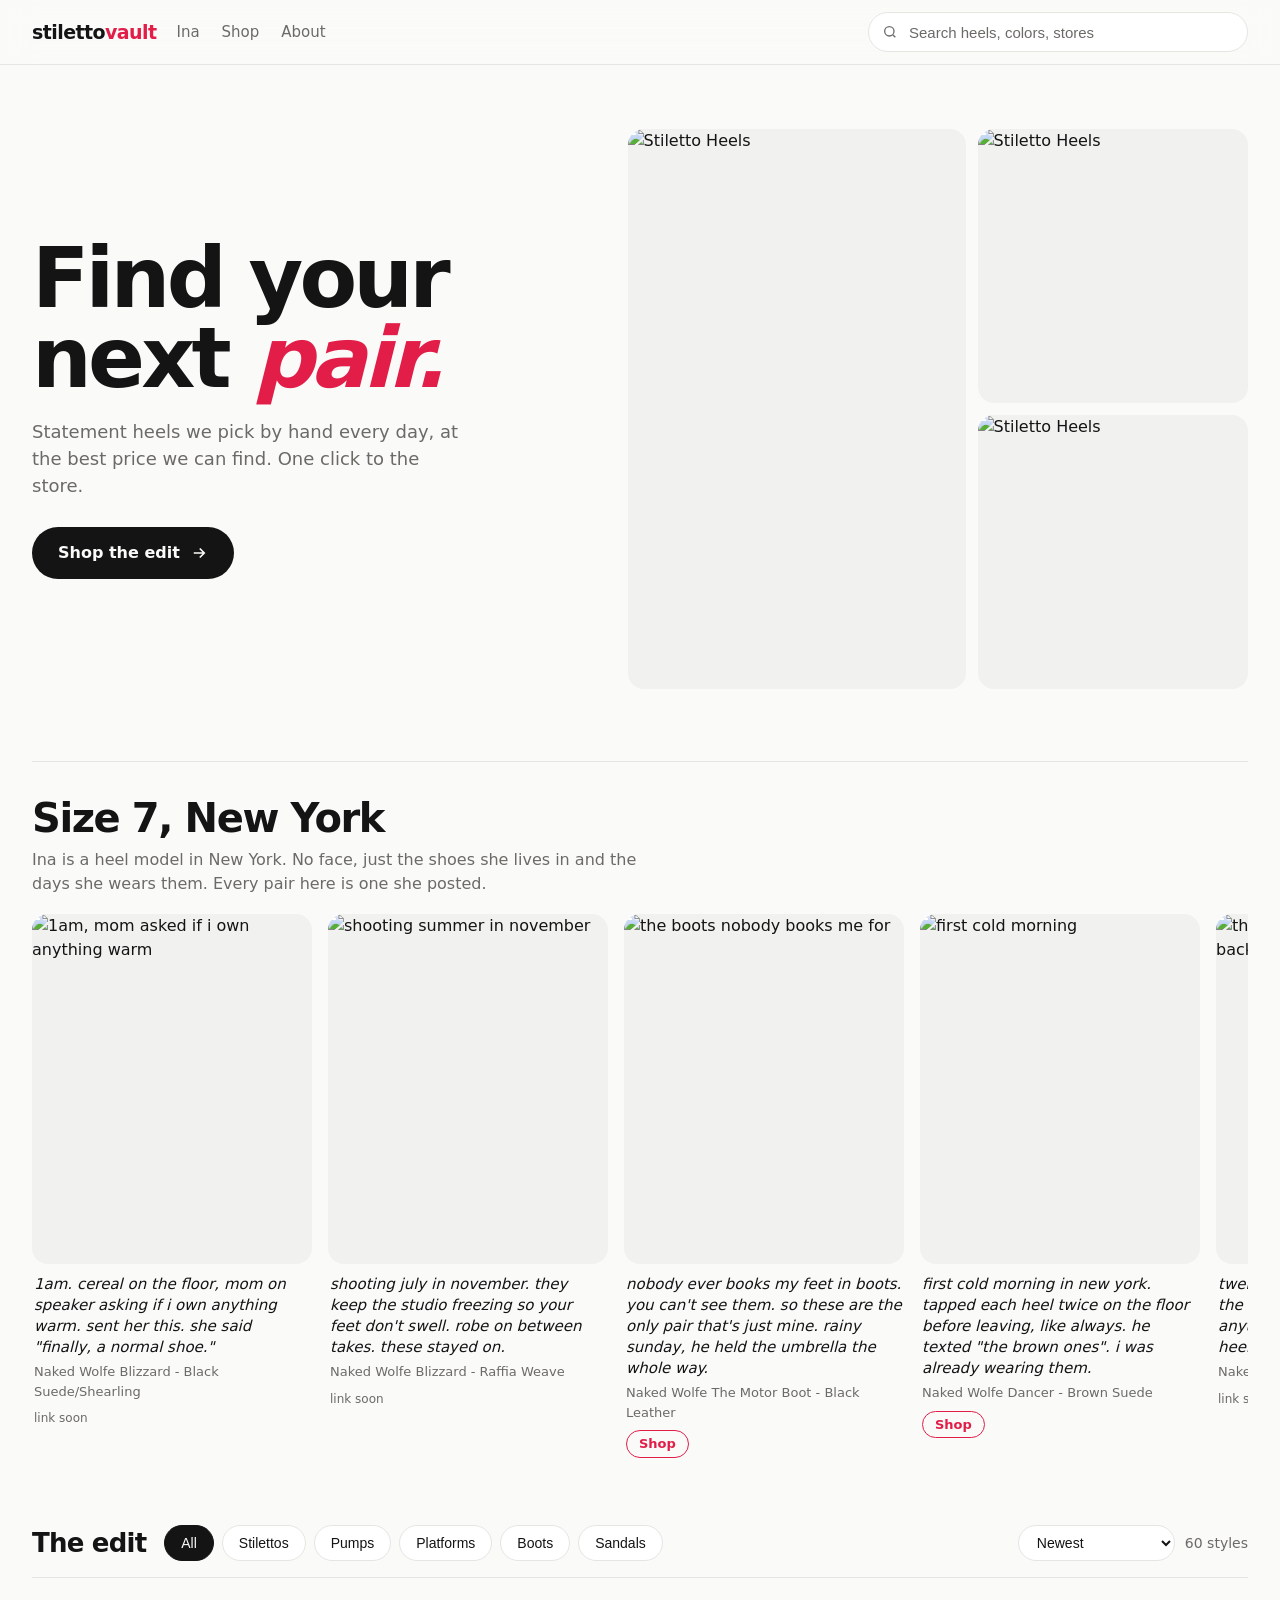
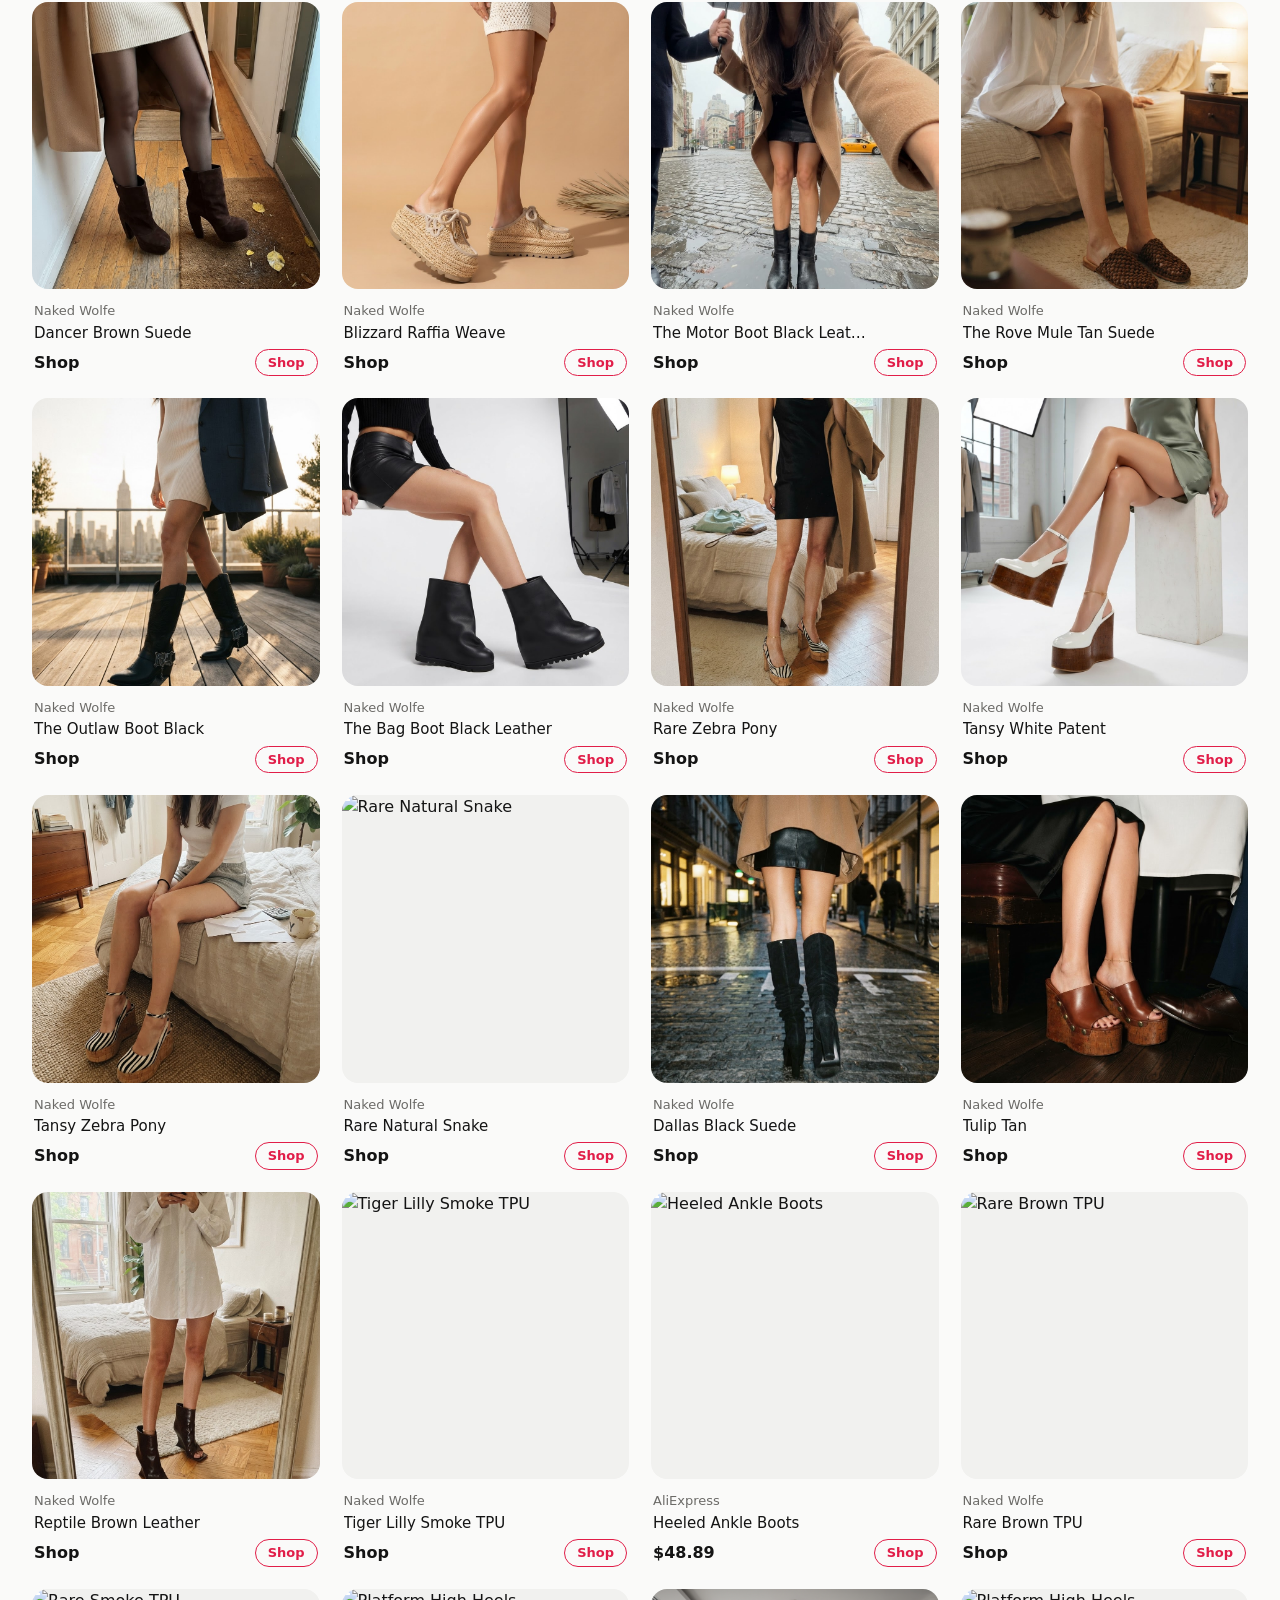
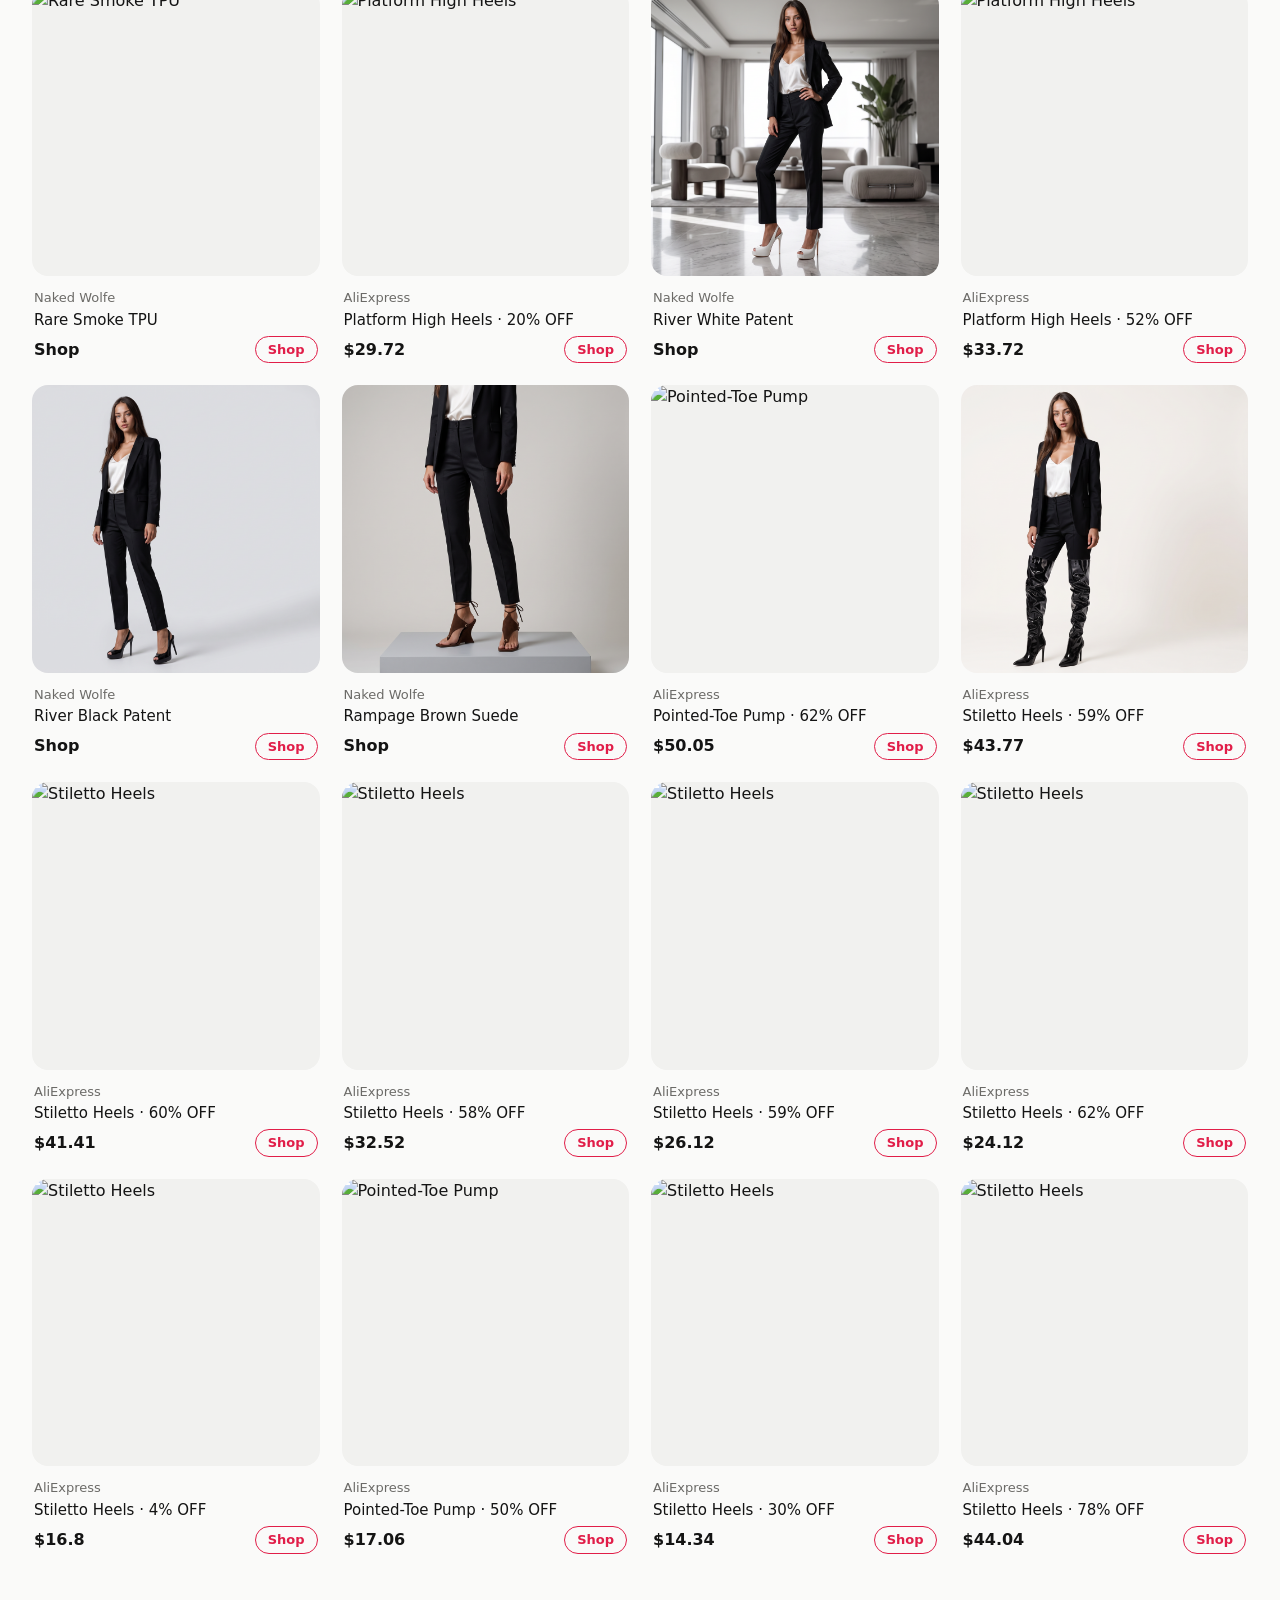
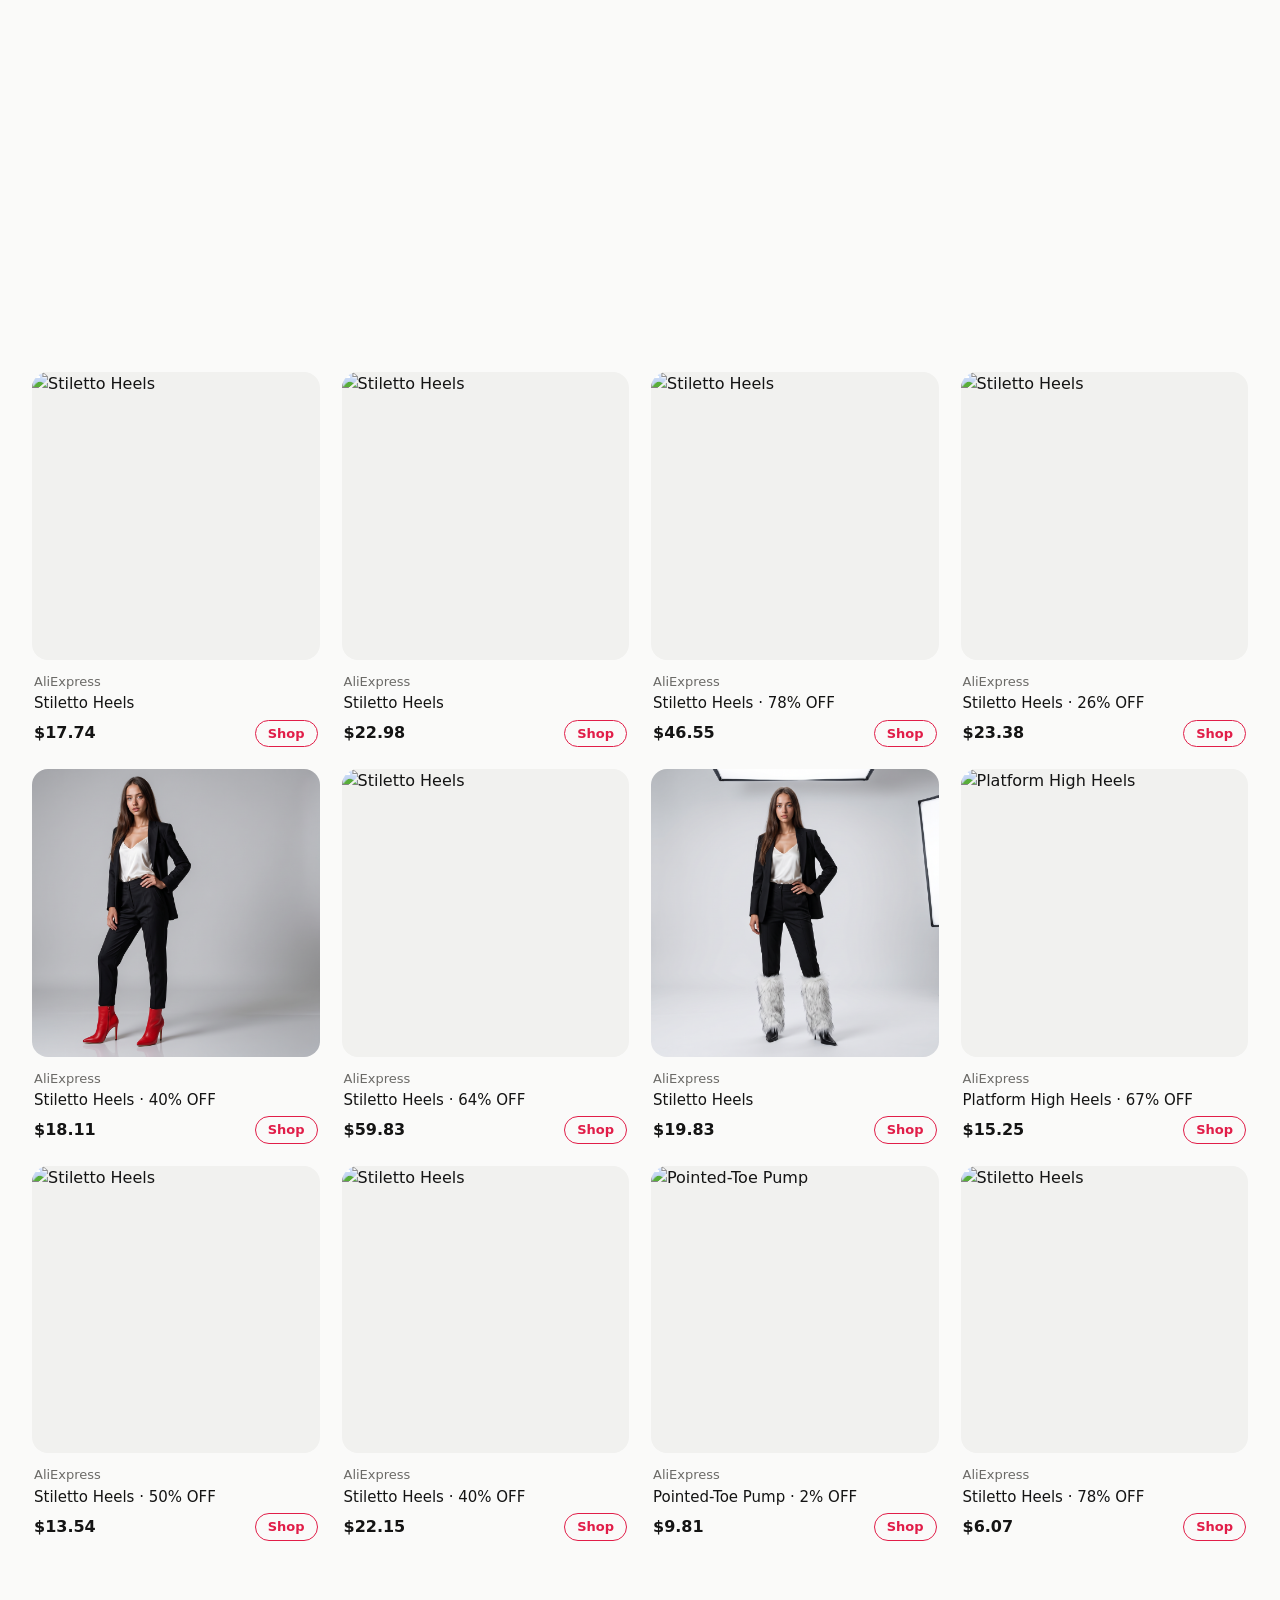
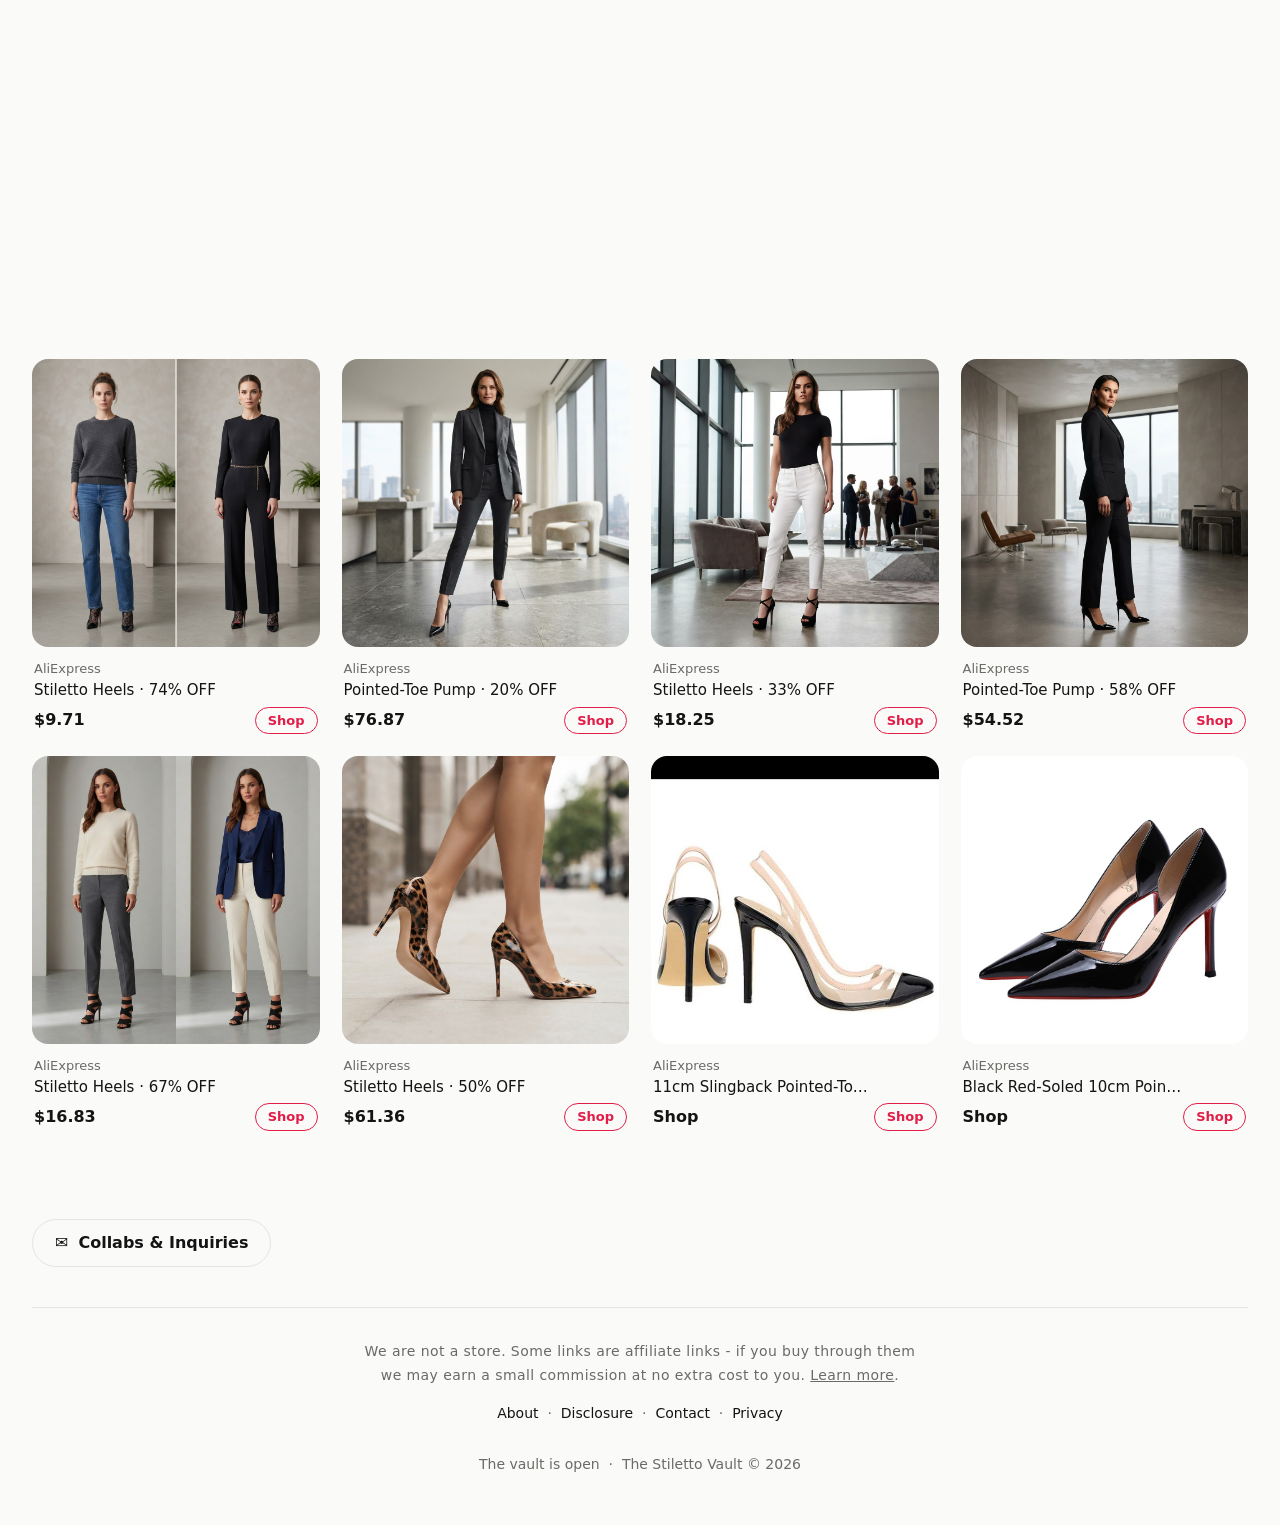
==== commit 21336b61: "drop: dancer-brown-suede assets live" ====
--- a/index.html
+++ b/index.html
@@ -285,6 +285,14 @@
     <div class="grid" id="grid">
     <!-- HEELS:START -->
     <div class="pair-grid">
+      <a class="product-card" href="https://nakedwolfe.com/products/dancer-brown-suede?snowball=OFER56992&amp;utm_source=snowball&amp;utm_medium=default-program&amp;utm_campaign=OFER56992" target="_blank" rel="sponsored noopener" onclick="if(window.gtag)gtag('event','affiliate_click',{'shoe':'dancer-brown-suede','discount':''});" data-cat="stilettos" data-color="brown" data-price="" data-disc="0" data-store="Naked Wolfe" data-date="2026-11-16">
+        <img src="img/heels/dancer-brown-suede/ina_A.jpg" alt="Dancer Brown Suede" loading="lazy">
+        <div class="card-info">
+          <span class="card-store">Naked Wolfe</span>
+          <span class="card-name">Dancer Brown Suede</span>
+          <span class="card-price">Shop</span>
+        </div>
+      </a>
       <a class="product-card" href="https://nakedwolfe.com/products/blizzard-rafia-weave?snowball=OFER56992&amp;utm_source=snowball&amp;utm_medium=default-program&amp;utm_campaign=OFER56992" target="_blank" rel="sponsored noopener" onclick="if(window.gtag)gtag('event','affiliate_click',{'shoe':'blizzard-rafia-weave','discount':''});" data-cat="stilettos" data-color="" data-price="" data-disc="0" data-store="Naked Wolfe" data-date="2026-11-16">
         <img src="img/heels/blizzard-rafia-weave/ina_A.jpg" alt="Blizzard Raffia Weave" loading="lazy">
         <div class="card-info">
@@ -293,6 +301,9 @@
           <span class="card-price">Shop</span>
         </div>
       </a>
+    </div>
+    <div class="pair-sep">· · ·</div>
+    <div class="pair-grid">
       <a class="product-card" href="https://nakedwolfe.com/products/the-motor-boot-black-leather?snowball=OFER56992&amp;utm_source=snowball&amp;utm_medium=default-program&amp;utm_campaign=OFER56992" target="_blank" rel="sponsored noopener" onclick="if(window.gtag)gtag('event','affiliate_click',{'shoe':'the-motor-boot-black-leather','discount':''});" data-cat="boots" data-color="black" data-price="" data-disc="0" data-store="Naked Wolfe" data-date="2026-11-16">
         <img src="img/heels/the-motor-boot-black-leather/ina_A.jpg" alt="The Motor Boot Black Leather" loading="lazy">
         <div class="card-info">
@@ -301,9 +312,6 @@
           <span class="card-price">Shop</span>
         </div>
       </a>
-    </div>
-    <div class="pair-sep">· · ·</div>
-    <div class="pair-grid">
       <a class="product-card" href="https://nakedwolfe.com/products/the-rove-mule-tan-suede-1?snowball=OFER56992&amp;utm_source=snowball&amp;utm_medium=default-program&amp;utm_campaign=OFER56992" target="_blank" rel="sponsored noopener" onclick="if(window.gtag)gtag('event','affiliate_click',{'shoe':'the-rove-mule-tan-suede-1','discount':''});" data-cat="sandals" data-color="" data-price="" data-disc="0" data-store="Naked Wolfe" data-date="2026-11-05">
         <img src="img/heels/the-rove-mule-tan-suede-1/ina_A.jpg" alt="The Rove Mule Tan Suede" loading="lazy">
         <div class="card-info">
@@ -312,6 +320,9 @@
           <span class="card-price">Shop</span>
         </div>
       </a>
+    </div>
+    <div class="pair-sep">· · ·</div>
+    <div class="pair-grid">
       <a class="product-card" href="https://nakedwolfe.com/products/the-outlaw-boot-black?snowball=OFER56992&amp;utm_source=snowball&amp;utm_medium=default-program&amp;utm_campaign=OFER56992" target="_blank" rel="sponsored noopener" onclick="if(window.gtag)gtag('event','affiliate_click',{'shoe':'the-outlaw-boot-black','discount':''});" data-cat="boots" data-color="black" data-price="" data-disc="0" data-store="Naked Wolfe" data-date="2026-10-09">
         <img src="img/heels/the-outlaw-boot-black/ina_A.jpg" alt="The Outlaw Boot Black" loading="lazy">
         <div class="card-info">
@@ -320,9 +331,6 @@
           <span class="card-price">Shop</span>
         </div>
       </a>
-    </div>
-    <div class="pair-sep">· · ·</div>
-    <div class="pair-grid">
       <a class="product-card" href="https://nakedwolfe.com/products/the-bag-boot-black-leather?snowball=OFER56992&amp;utm_source=snowball&amp;utm_medium=default-program&amp;utm_campaign=OFER56992" target="_blank" rel="sponsored noopener" onclick="if(window.gtag)gtag('event','affiliate_click',{'shoe':'the-bag-boot-black-leather','discount':''});" data-cat="boots" data-color="black" data-price="" data-disc="0" data-store="Naked Wolfe" data-date="2026-10-12">
         <img src="img/heels/the-bag-boot-black-leather/ina_A.jpg" alt="The Bag Boot Black Leather" loading="lazy">
         <div class="card-info">
@@ -331,6 +339,9 @@
           <span class="card-price">Shop</span>
         </div>
       </a>
+    </div>
+    <div class="pair-sep">· · ·</div>
+    <div class="pair-grid">
       <a class="product-card" href="https://nakedwolfe.com/products/rare-zebra-pony?snowball=OFER56992&amp;utm_source=snowball&amp;utm_medium=default-program&amp;utm_campaign=OFER56992" target="_blank" rel="sponsored noopener" onclick="if(window.gtag)gtag('event','affiliate_click',{'shoe':'rare-zebra-pony','discount':''});" data-cat="stilettos" data-color="" data-price="" data-disc="0" data-store="Naked Wolfe" data-date="2026-10-16">
         <img src="img/heels/rare-zebra-pony/ina_A.jpg" alt="Rare Zebra Pony" loading="lazy">
         <div class="card-info">
@@ -339,9 +350,6 @@
           <span class="card-price">Shop</span>
         </div>
       </a>
-    </div>
-    <div class="pair-sep">· · ·</div>
-    <div class="pair-grid">
       <a class="product-card" href="https://nakedwolfe.com/products/tansy-white-patent?snowball=OFER56992&amp;utm_source=snowball&amp;utm_medium=default-program&amp;utm_campaign=OFER56992" target="_blank" rel="sponsored noopener" onclick="if(window.gtag)gtag('event','affiliate_click',{'shoe':'tansy-white-patent','discount':''});" data-cat="stilettos" data-color="white" data-price="" data-disc="0" data-store="Naked Wolfe" data-date="2026-10-21">
         <img src="img/heels/tansy-white-patent/ina_A.jpg" alt="Tansy White Patent" loading="lazy">
         <div class="card-info">
@@ -350,6 +358,9 @@
           <span class="card-price">Shop</span>
         </div>
       </a>
+    </div>
+    <div class="pair-sep">· · ·</div>
+    <div class="pair-grid">
       <a class="product-card" href="https://nakedwolfe.com/products/tansy-zebra-pony?snowball=OFER56992&amp;utm_source=snowball&amp;utm_medium=default-program&amp;utm_campaign=OFER56992" target="_blank" rel="sponsored noopener" onclick="if(window.gtag)gtag('event','affiliate_click',{'shoe':'tansy-zebra-pony','discount':''});" data-cat="stilettos" data-color="" data-price="" data-disc="0" data-store="Naked Wolfe" data-date="2026-10-22">
         <img src="img/heels/tansy-zebra-pony/ina_A.jpg" alt="Tansy Zebra Pony" loading="lazy">
         <div class="card-info">
@@ -358,9 +369,6 @@
           <span class="card-price">Shop</span>
         </div>
       </a>
-    </div>
-    <div class="pair-sep">· · ·</div>
-    <div class="pair-grid">
       <a class="product-card" href="https://nakedwolfe.com/products/rare-natural-snake?snowball=OFER56992&amp;utm_source=snowball&amp;utm_medium=default-program&amp;utm_campaign=OFER56992" target="_blank" rel="sponsored noopener" onclick="if(window.gtag)gtag('event','affiliate_click',{'shoe':'rare-natural-snake','discount':''});" data-cat="stilettos" data-color="" data-price="" data-disc="0" data-store="Naked Wolfe" data-date="2026-10-16">
         <img src="img/heels/rare-natural-snake/ina_A.png" alt="Rare Natural Snake" loading="lazy">
         <div class="card-info">
@@ -369,6 +377,9 @@
           <span class="card-price">Shop</span>
         </div>
       </a>
+    </div>
+    <div class="pair-sep">· · ·</div>
+    <div class="pair-grid">
       <a class="product-card" href="https://nakedwolfe.com/products/dallas-black-suede?snowball=OFER56992&amp;utm_source=snowball&amp;utm_medium=default-program&amp;utm_campaign=OFER56992" target="_blank" rel="sponsored noopener" onclick="if(window.gtag)gtag('event','affiliate_click',{'shoe':'dallas-black-suede','discount':''});" data-cat="stilettos" data-color="black" data-price="" data-disc="0" data-store="Naked Wolfe" data-date="2026-10-18">
         <img src="img/heels/dallas-black-suede/ina_B.jpg" alt="Dallas Black Suede" loading="lazy">
         <div class="card-info">
@@ -377,9 +388,6 @@
           <span class="card-price">Shop</span>
         </div>
       </a>
-    </div>
-    <div class="pair-sep">· · ·</div>
-    <div class="pair-grid">
       <a class="product-card" href="https://nakedwolfe.com/products/tulip-tan?snowball=OFER56992&amp;utm_source=snowball&amp;utm_medium=default-program&amp;utm_campaign=OFER56992" target="_blank" rel="sponsored noopener" onclick="if(window.gtag)gtag('event','affiliate_click',{'shoe':'tulip-tan','discount':''});" data-cat="stilettos" data-color="" data-price="" data-disc="0" data-store="Naked Wolfe" data-date="2026-10-23">
         <img src="img/heels/tulip-tan/ina_A.jpg" alt="Tulip Tan" loading="lazy">
         <div class="card-info">
@@ -388,6 +396,9 @@
           <span class="card-price">Shop</span>
         </div>
       </a>
+    </div>
+    <div class="pair-sep">· · ·</div>
+    <div class="pair-grid">
       <a class="product-card" href="https://nakedwolfe.com/products/reptile-brown-leather?snowball=OFER56992&amp;utm_source=snowball&amp;utm_medium=default-program&amp;utm_campaign=OFER56992" target="_blank" rel="sponsored noopener" onclick="if(window.gtag)gtag('event','affiliate_click',{'shoe':'reptile-brown-leather','discount':''});" data-cat="stilettos" data-color="brown" data-price="" data-disc="0" data-store="Naked Wolfe" data-date="2026-10-20">
         <img src="img/heels/reptile-brown-leather/ina_A.jpg" alt="Reptile Brown Leather" loading="lazy">
         <div class="card-info">
@@ -396,9 +407,6 @@
           <span class="card-price">Shop</span>
         </div>
       </a>
-    </div>
-    <div class="pair-sep">· · ·</div>
-    <div class="pair-grid">
       <a class="product-card" href="https://nakedwolfe.com/products/tiger-lilly-smoke-tpu?snowball=OFER56992&amp;utm_source=snowball&amp;utm_medium=default-program&amp;utm_campaign=OFER56992" target="_blank" rel="sponsored noopener" onclick="if(window.gtag)gtag('event','affiliate_click',{'shoe':'tiger-lilly-smoke-tpu','discount':''});" data-cat="stilettos" data-color="" data-price="" data-disc="0" data-store="Naked Wolfe" data-date="2026-10-08">
         <img src="img/heels/tiger-lilly-smoke-tpu.jpg" alt="Tiger Lilly Smoke TPU" loading="lazy">
         <div class="card-info">
@@ -407,6 +415,9 @@
           <span class="card-price">Shop</span>
         </div>
       </a>
+    </div>
+    <div class="pair-sep">· · ·</div>
+    <div class="pair-grid">
       <a class="product-card" href="https://rzekl.com/g/1e8d1144949a9d9ab95916525dc3e8/?subid=heeled-ankle-boots-3256808371208917&amp;ulp=https%3A%2F%2Fwww.aliexpress.com%2Fitem%2F3256808371208917.html" target="_blank" rel="sponsored noopener" onclick="if(window.gtag)gtag('event','affiliate_click',{'shoe':'heeled-ankle-boots-3256808371208917','discount':''});" data-cat="boots" data-color="" data-price="48.89" data-disc="0" data-store="AliExpress" data-date="2026-10-07">
         <img src="img/heels/heeled-ankle-boots-3256808371208917.jpg" alt="Heeled Ankle Boots" loading="lazy">
         <div class="card-info">
@@ -415,9 +426,6 @@
           <span class="card-price">$48.89</span>
         </div>
       </a>
-    </div>
-    <div class="pair-sep">· · ·</div>
-    <div class="pair-grid">
       <a class="product-card" href="https://nakedwolfe.com/products/rare-brown-tpu?snowball=OFER56992&amp;utm_source=snowball&amp;utm_medium=default-program&amp;utm_campaign=OFER56992" target="_blank" rel="sponsored noopener" onclick="if(window.gtag)gtag('event','affiliate_click',{'shoe':'rare-brown-tpu','discount':''});" data-cat="stilettos" data-color="brown" data-price="" data-disc="0" data-store="Naked Wolfe" data-date="2026-10-07">
         <img src="img/heels/rare-brown-tpu.jpg" alt="Rare Brown TPU" loading="lazy">
         <div class="card-info">
@@ -426,6 +434,9 @@
           <span class="card-price">Shop</span>
         </div>
       </a>
+    </div>
+    <div class="pair-sep">· · ·</div>
+    <div class="pair-grid">
       <a class="product-card" href="https://nakedwolfe.com/products/rare-smoke-tpu?snowball=OFER56992&amp;utm_source=snowball&amp;utm_medium=default-program&amp;utm_campaign=OFER56992" target="_blank" rel="sponsored noopener" onclick="if(window.gtag)gtag('event','affiliate_click',{'shoe':'rare-smoke-tpu','discount':''});" data-cat="stilettos" data-color="" data-price="" data-disc="0" data-store="Naked Wolfe" data-date="2026-10-07">
         <img src="img/heels/rare-smoke-tpu.jpg" alt="Rare Smoke TPU" loading="lazy">
         <div class="card-info">
@@ -434,9 +445,6 @@
           <span class="card-price">Shop</span>
         </div>
       </a>
-    </div>
-    <div class="pair-sep">· · ·</div>
-    <div class="pair-grid">
       <a class="product-card" href="https://rzekl.com/g/1e8d1144949a9d9ab95916525dc3e8/?subid=platform-high-heels-3256811369943536&amp;ulp=https%3A%2F%2Fwww.aliexpress.com%2Fitem%2F3256811369943536.html" target="_blank" rel="sponsored noopener" onclick="if(window.gtag)gtag('event','affiliate_click',{'shoe':'platform-high-heels-3256811369943536','discount':'20%'});" data-cat="platforms" data-color="" data-price="29.72" data-disc="20" data-store="AliExpress" data-date="2026-10-05">
         <img src="img/heels/platform-high-heels-3256811369943536.jpg" alt="Platform High Heels" loading="lazy">
         <span class="card-badge">-20%</span>
@@ -446,6 +454,9 @@
           <span class="card-price">$29.72</span>
         </div>
       </a>
+    </div>
+    <div class="pair-sep">· · ·</div>
+    <div class="pair-grid">
       <a class="product-card" href="https://nakedwolfe.com/products/river-white-patent?snowball=OFER56992&amp;utm_source=snowball&amp;utm_medium=default-program&amp;utm_campaign=OFER56992" target="_blank" rel="sponsored noopener" onclick="if(window.gtag)gtag('event','affiliate_click',{'shoe':'river-white-patent','discount':''});" data-cat="stilettos" data-color="white" data-price="" data-disc="0" data-store="Naked Wolfe" data-date="2026-10-05">
         <img src="img/heels/river-white-patent.jpg" alt="River White Patent" loading="lazy">
         <div class="card-info">
@@ -454,9 +465,6 @@
           <span class="card-price">Shop</span>
         </div>
       </a>
-    </div>
-    <div class="pair-sep">· · ·</div>
-    <div class="pair-grid">
       <a class="product-card" href="https://rzekl.com/g/1e8d1144949a9d9ab95916525dc3e8/?subid=platform-high-heels-3256810584098285&amp;ulp=https%3A%2F%2Fwww.aliexpress.com%2Fitem%2F3256810584098285.html" target="_blank" rel="sponsored noopener" onclick="if(window.gtag)gtag('event','affiliate_click',{'shoe':'platform-high-heels-3256810584098285','discount':'52%'});" data-cat="platforms" data-color="" data-price="33.72" data-disc="52" data-store="AliExpress" data-date="2026-10-04">
         <img src="img/heels/platform-high-heels-3256810584098285.jpg" alt="Platform High Heels" loading="lazy">
         <span class="card-badge">-52%</span>
@@ -466,6 +474,9 @@
           <span class="card-price">$33.72</span>
         </div>
       </a>
+    </div>
+    <div class="pair-sep">· · ·</div>
+    <div class="pair-grid">
       <a class="product-card" href="https://nakedwolfe.com/products/river-black-patent?snowball=OFER56992&amp;utm_source=snowball&amp;utm_medium=default-program&amp;utm_campaign=OFER56992" target="_blank" rel="sponsored noopener" onclick="if(window.gtag)gtag('event','affiliate_click',{'shoe':'river-black-patent','discount':''});" data-cat="stilettos" data-color="black" data-price="" data-disc="0" data-store="Naked Wolfe" data-date="2026-10-04">
         <img src="img/heels/river-black-patent.jpg" alt="River Black Patent" loading="lazy">
         <div class="card-info">
@@ -474,9 +485,6 @@
           <span class="card-price">Shop</span>
         </div>
       </a>
-    </div>
-    <div class="pair-sep">· · ·</div>
-    <div class="pair-grid">
       <a class="product-card" href="https://nakedwolfe.com/products/rampage-brown-suede?snowball=OFER56992&amp;utm_source=snowball&amp;utm_medium=default-program&amp;utm_campaign=OFER56992" target="_blank" rel="sponsored noopener" onclick="if(window.gtag)gtag('event','affiliate_click',{'shoe':'rampage-brown-suede','discount':''});" data-cat="stilettos" data-color="brown" data-price="" data-disc="0" data-store="Naked Wolfe" data-date="2026-10-02">
         <img src="img/heels/rampage-brown-suede.jpg" alt="Rampage Brown Suede" loading="lazy">
         <div class="card-info">
@@ -485,6 +493,9 @@
           <span class="card-price">Shop</span>
         </div>
       </a>
+    </div>
+    <div class="pair-sep">· · ·</div>
+    <div class="pair-grid">
       <a class="product-card" href="https://rzekl.com/g/1e8d1144949a9d9ab95916525dc3e8/?subid=pointed-toe-pump-3256807553262560&amp;ulp=https%3A%2F%2Fwww.aliexpress.com%2Fitem%2F3256807553262560.html" target="_blank" rel="sponsored noopener" onclick="if(window.gtag)gtag('event','affiliate_click',{'shoe':'pointed-toe-pump-3256807553262560','discount':'62%'});" data-cat="pumps" data-color="" data-price="50.05" data-disc="62" data-store="AliExpress" data-date="2026-10-01">
         <img src="img/heels/pointed-toe-pump-3256807553262560.jpg" alt="Pointed-Toe Pump" loading="lazy">
         <span class="card-badge">-62%</span>
@@ -494,9 +505,6 @@
           <span class="card-price">$50.05</span>
         </div>
       </a>
-    </div>
-    <div class="pair-sep">· · ·</div>
-    <div class="pair-grid">
       <a class="product-card" href="https://rzekl.com/g/1e8d1144949a9d9ab95916525dc3e8/?subid=stiletto-heels-3256805663137456&amp;ulp=https%3A%2F%2Fwww.aliexpress.com%2Fitem%2F3256805663137456.html" target="_blank" rel="sponsored noopener" onclick="if(window.gtag)gtag('event','affiliate_click',{'shoe':'stiletto-heels-3256805663137456','discount':'59%'});" data-cat="stilettos" data-color="" data-price="43.77" data-disc="59" data-store="AliExpress" data-date="2026-09-29">
         <img src="img/heels/stiletto-heels-3256805663137456.jpg" alt="Stiletto Heels" loading="lazy">
         <span class="card-badge">-59%</span>
@@ -506,6 +514,9 @@
           <span class="card-price">$43.77</span>
         </div>
       </a>
+    </div>
+    <div class="pair-sep">· · ·</div>
+    <div class="pair-grid">
       <a class="product-card" href="https://rzekl.com/g/1e8d1144949a9d9ab95916525dc3e8/?subid=stiletto-heels-3256809356402716&amp;ulp=https%3A%2F%2Fwww.aliexpress.com%2Fitem%2F3256809356402716.html" target="_blank" rel="sponsored noopener" onclick="if(window.gtag)gtag('event','affiliate_click',{'shoe':'stiletto-heels-3256809356402716','discount':'60%'});" data-cat="stilettos" data-color="" data-price="41.41" data-disc="60" data-store="AliExpress" data-date="2026-09-29">
         <img src="img/heels/stiletto-heels-3256809356402716.jpg" alt="Stiletto Heels" loading="lazy">
         <span class="card-badge">-60%</span>
@@ -515,9 +526,6 @@
           <span class="card-price">$41.41</span>
         </div>
       </a>
-    </div>
-    <div class="pair-sep">· · ·</div>
-    <div class="pair-grid">
       <a class="product-card" href="https://rzekl.com/g/1e8d1144949a9d9ab95916525dc3e8/?subid=stiletto-heels-3256810098789067&amp;ulp=https%3A%2F%2Fwww.aliexpress.com%2Fitem%2F3256810098789067.html" target="_blank" rel="sponsored noopener" onclick="if(window.gtag)gtag('event','affiliate_click',{'shoe':'stiletto-heels-3256810098789067','discount':'58%'});" data-cat="stilettos" data-color="" data-price="32.52" data-disc="58" data-store="AliExpress" data-date="2026-09-29">
         <img src="img/heels/stiletto-heels-3256810098789067.jpg" alt="Stiletto Heels" loading="lazy">
         <span class="card-badge">-58%</span>
@@ -527,6 +535,9 @@
           <span class="card-price">$32.52</span>
         </div>
       </a>
+    </div>
+    <div class="pair-sep">· · ·</div>
+    <div class="pair-grid">
       <a class="product-card" href="https://rzekl.com/g/1e8d1144949a9d9ab95916525dc3e8/?subid=stiletto-heels-3256808182719166&amp;ulp=https%3A%2F%2Fwww.aliexpress.com%2Fitem%2F3256808182719166.html" target="_blank" rel="sponsored noopener" onclick="if(window.gtag)gtag('event','affiliate_click',{'shoe':'stiletto-heels-3256808182719166','discount':'59%'});" data-cat="stilettos" data-color="" data-price="26.12" data-disc="59" data-store="AliExpress" data-date="2026-09-29">
         <img src="img/heels/stiletto-heels-3256808182719166.jpg" alt="Stiletto Heels" loading="lazy">
         <span class="card-badge">-59%</span>
@@ -536,9 +547,6 @@
           <span class="card-price">$26.12</span>
         </div>
       </a>
-    </div>
-    <div class="pair-sep">· · ·</div>
-    <div class="pair-grid">
       <a class="product-card" href="https://rzekl.com/g/1e8d1144949a9d9ab95916525dc3e8/?subid=stiletto-heels-3256807554485090&amp;ulp=https%3A%2F%2Fwww.aliexpress.com%2Fitem%2F3256807554485090.html" target="_blank" rel="sponsored noopener" onclick="if(window.gtag)gtag('event','affiliate_click',{'shoe':'stiletto-heels-3256807554485090','discount':'62%'});" data-cat="stilettos" data-color="" data-price="24.12" data-disc="62" data-store="AliExpress" data-date="2026-09-28">
         <img src="img/heels/stiletto-heels-3256807554485090.jpg" alt="Stiletto Heels" loading="lazy">
         <span class="card-badge">-62%</span>
@@ -548,6 +556,9 @@
           <span class="card-price">$24.12</span>
         </div>
       </a>
+    </div>
+    <div class="pair-sep">· · ·</div>
+    <div class="pair-grid">
       <a class="product-card" href="https://rzekl.com/g/1e8d1144949a9d9ab95916525dc3e8/?subid=stiletto-heels-3256812048305063&amp;ulp=https%3A%2F%2Fwww.aliexpress.com%2Fitem%2F3256812048305063.html" target="_blank" rel="sponsored noopener" onclick="if(window.gtag)gtag('event','affiliate_click',{'shoe':'stiletto-heels-3256812048305063','discount':'4%'});" data-cat="stilettos" data-color="" data-price="16.80" data-disc="4" data-store="AliExpress" data-date="2026-09-24">
         <img src="img/heels/stiletto-heels-3256812048305063.jpg" alt="Stiletto Heels" loading="lazy">
         <span class="card-badge">-4%</span>
@@ -557,9 +568,6 @@
           <span class="card-price">$16.8</span>
         </div>
       </a>
-    </div>
-    <div class="pair-sep">· · ·</div>
-    <div class="pair-grid">
       <a class="product-card" href="https://rzekl.com/g/1e8d1144949a9d9ab95916525dc3e8/?subid=pointed-toe-pump-3256810301489471&amp;ulp=https%3A%2F%2Fwww.aliexpress.com%2Fitem%2F3256810301489471.html" target="_blank" rel="sponsored noopener" onclick="if(window.gtag)gtag('event','affiliate_click',{'shoe':'pointed-toe-pump-3256810301489471','discount':'50%'});" data-cat="pumps" data-color="" data-price="17.06" data-disc="50" data-store="AliExpress" data-date="2026-09-23">
         <img src="img/heels/pointed-toe-pump-3256810301489471.jpg" alt="Pointed-Toe Pump" loading="lazy">
         <span class="card-badge">-50%</span>
@@ -569,6 +577,9 @@
           <span class="card-price">$17.06</span>
         </div>
       </a>
+    </div>
+    <div class="pair-sep">· · ·</div>
+    <div class="pair-grid">
       <a class="product-card" href="https://rzekl.com/g/1e8d1144949a9d9ab95916525dc3e8/?subid=stiletto-heels-2255800912705100&amp;ulp=https%3A%2F%2Fwww.aliexpress.com%2Fitem%2F2255800912705100.html" target="_blank" rel="sponsored noopener" onclick="if(window.gtag)gtag('event','affiliate_click',{'shoe':'stiletto-heels-2255800912705100','discount':'30%'});" data-cat="stilettos" data-color="" data-price="14.34" data-disc="30" data-store="AliExpress" data-date="2026-09-22">
         <img src="img/heels/stiletto-heels-2255800912705100.jpg" alt="Stiletto Heels" loading="lazy">
         <span class="card-badge">-30%</span>
@@ -578,9 +589,6 @@
           <span class="card-price">$14.34</span>
         </div>
       </a>
-    </div>
-    <div class="pair-sep">· · ·</div>
-    <div class="pair-grid">
       <a class="product-card" href="https://rzekl.com/g/1e8d1144949a9d9ab95916525dc3e8/?subid=stiletto-heels-3256813014380485&amp;ulp=https%3A%2F%2Fwww.aliexpress.com%2Fitem%2F3256813014380485.html" target="_blank" rel="sponsored noopener" onclick="if(window.gtag)gtag('event','affiliate_click',{'shoe':'stiletto-heels-3256813014380485','discount':'78%'});" data-cat="stilettos" data-color="" data-price="44.04" data-disc="78" data-store="AliExpress" data-date="2026-09-18">
         <img src="img/heels/stiletto-heels-3256813014380485.jpg" alt="Stiletto Heels" loading="lazy">
         <span class="card-badge">-78%</span>
@@ -590,6 +598,9 @@
           <span class="card-price">$44.04</span>
         </div>
       </a>
+    </div>
+    <div class="pair-sep">· · ·</div>
+    <div class="pair-grid">
       <a class="product-card" href="https://rzekl.com/g/1e8d1144949a9d9ab95916525dc3e8/?subid=pointed-toe-pump-3256811354738154&amp;ulp=https%3A%2F%2Fwww.aliexpress.com%2Fitem%2F3256811354738154.html" target="_blank" rel="sponsored noopener" onclick="if(window.gtag)gtag('event','affiliate_click',{'shoe':'pointed-toe-pump-3256811354738154','discount':'50%'});" data-cat="pumps" data-color="" data-price="15.12" data-disc="50" data-store="AliExpress" data-date="2026-09-17">
         <img src="img/heels/pointed-toe-pump-3256811354738154.jpg" alt="Pointed-Toe Pump" loading="lazy">
         <span class="card-badge">-50%</span>
@@ -599,9 +610,6 @@
           <span class="card-price">$15.12</span>
         </div>
       </a>
-    </div>
-    <div class="pair-sep">· · ·</div>
-    <div class="pair-grid">
       <a class="product-card" href="https://rzekl.com/g/1e8d1144949a9d9ab95916525dc3e8/?subid=stiletto-heels-3256811752850876&amp;ulp=https%3A%2F%2Fwww.aliexpress.com%2Fitem%2F3256811752850876.html" target="_blank" rel="sponsored noopener" onclick="if(window.gtag)gtag('event','affiliate_click',{'shoe':'stiletto-heels-3256811752850876','discount':'48%'});" data-cat="stilettos" data-color="" data-price="84.93" data-disc="48" data-store="AliExpress" data-date="2026-09-15">
         <img src="img/heels/stiletto-heels-3256811752850876.jpg" alt="Stiletto Heels" loading="lazy">
         <span class="card-badge">-48%</span>
@@ -611,6 +619,9 @@
           <span class="card-price">$84.93</span>
         </div>
       </a>
+    </div>
+    <div class="pair-sep">· · ·</div>
+    <div class="pair-grid">
       <a class="product-card" href="https://rzekl.com/g/1e8d1144949a9d9ab95916525dc3e8/?subid=stiletto-heels-3256812977575450&amp;ulp=https%3A%2F%2Fwww.aliexpress.com%2Fitem%2F3256812977575450.html" target="_blank" rel="sponsored noopener" onclick="if(window.gtag)gtag('event','affiliate_click',{'shoe':'stiletto-heels-3256812977575450','discount':'87%'});" data-cat="stilettos" data-color="" data-price="17.74" data-disc="87" data-store="AliExpress" data-date="2026-09-15">
         <img src="img/heels/stiletto-heels-3256812977575450.jpg" alt="Stiletto Heels" loading="lazy">
         <span class="card-badge">-87%</span>
@@ -620,9 +631,6 @@
           <span class="card-price">$17.74</span>
         </div>
       </a>
-    </div>
-    <div class="pair-sep">· · ·</div>
-    <div class="pair-grid">
       <a class="product-card" href="https://rzekl.com/g/1e8d1144949a9d9ab95916525dc3e8/?subid=stiletto-heels-3256807138421381&amp;ulp=https%3A%2F%2Fwww.aliexpress.com%2Fitem%2F3256807138421381.html" target="_blank" rel="sponsored noopener" onclick="if(window.gtag)gtag('event','affiliate_click',{'shoe':'stiletto-heels-3256807138421381','discount':''});" data-cat="stilettos" data-color="" data-price="17.55" data-disc="0" data-store="AliExpress" data-date="2026-09-14">
         <img src="img/heels/stiletto-heels-3256807138421381.jpg" alt="Stiletto Heels" loading="lazy">
         <div class="card-info">
@@ -631,6 +639,9 @@
           <span class="card-price">$17.55</span>
         </div>
       </a>
+    </div>
+    <div class="pair-sep">· · ·</div>
+    <div class="pair-grid">
       <a class="product-card" href="https://rzekl.com/g/1e8d1144949a9d9ab95916525dc3e8/?subid=stiletto-heels-3256812919764230&amp;ulp=https%3A%2F%2Fwww.aliexpress.com%2Fitem%2F3256812919764230.html" target="_blank" rel="sponsored noopener" onclick="if(window.gtag)gtag('event','affiliate_click',{'shoe':'stiletto-heels-3256812919764230','discount':''});" data-cat="stilettos" data-color="" data-price="17.74" data-disc="0" data-store="AliExpress" data-date="2026-09-14">
         <img src="img/heels/stiletto-heels-3256812919764230.jpg" alt="Stiletto Heels" loading="lazy">
         <div class="card-info">
@@ -639,9 +650,6 @@
           <span class="card-price">$17.74</span>
         </div>
       </a>
-    </div>
-    <div class="pair-sep">· · ·</div>
-    <div class="pair-grid">
       <a class="product-card" href="https://rzekl.com/g/1e8d1144949a9d9ab95916525dc3e8/?subid=stiletto-heels-2251832643910985&amp;ulp=https%3A%2F%2Fwww.aliexpress.com%2Fitem%2F2251832643910985.html" target="_blank" rel="sponsored noopener" onclick="if(window.gtag)gtag('event','affiliate_click',{'shoe':'stiletto-heels-2251832643910985','discount':''});" data-cat="stilettos" data-color="" data-price="22.98" data-disc="0" data-store="AliExpress" data-date="2026-09-14">
         <img src="img/heels/stiletto-heels-2251832643910985.jpg" alt="Stiletto Heels" loading="lazy">
         <div class="card-info">
@@ -650,6 +658,9 @@
           <span class="card-price">$22.98</span>
         </div>
       </a>
+    </div>
+    <div class="pair-sep">· · ·</div>
+    <div class="pair-grid">
       <a class="product-card" href="https://rzekl.com/g/1e8d1144949a9d9ab95916525dc3e8/?subid=stiletto-heels-3256812924512778&amp;ulp=https%3A%2F%2Fwww.aliexpress.com%2Fitem%2F3256812924512778.html" target="_blank" rel="sponsored noopener" onclick="if(window.gtag)gtag('event','affiliate_click',{'shoe':'stiletto-heels-3256812924512778','discount':'78%'});" data-cat="stilettos" data-color="" data-price="46.55" data-disc="78" data-store="AliExpress" data-date="2026-09-13">
         <img src="img/heels/stiletto-heels-3256812924512778.jpg" alt="Stiletto Heels" loading="lazy">
         <span class="card-badge">-78%</span>
@@ -659,9 +670,6 @@
           <span class="card-price">$46.55</span>
         </div>
       </a>
-    </div>
-    <div class="pair-sep">· · ·</div>
-    <div class="pair-grid">
       <a class="product-card" href="https://rzekl.com/g/1e8d1144949a9d9ab95916525dc3e8/?subid=stiletto-heels-3256806021490378&amp;ulp=https%3A%2F%2Fwww.aliexpress.com%2Fitem%2F3256806021490378.html" target="_blank" rel="sponsored noopener" onclick="if(window.gtag)gtag('event','affiliate_click',{'shoe':'stiletto-heels-3256806021490378','discount':'26%'});" data-cat="stilettos" data-color="" data-price="23.38" data-disc="26" data-store="AliExpress" data-date="2026-09-13">
         <img src="img/heels/stiletto-heels-3256806021490378.jpg" alt="Stiletto Heels" loading="lazy">
         <span class="card-badge">-26%</span>
@@ -671,6 +679,9 @@
           <span class="card-price">$23.38</span>
         </div>
       </a>
+    </div>
+    <div class="pair-sep">· · ·</div>
+    <div class="pair-grid">
       <a class="product-card" href="https://rzekl.com/g/1e8d1144949a9d9ab95916525dc3e8/?subid=stiletto-heels-3256808105408571&amp;ulp=https%3A%2F%2Fwww.aliexpress.com%2Fitem%2F3256808105408571.html" target="_blank" rel="sponsored noopener" onclick="if(window.gtag)gtag('event','affiliate_click',{'shoe':'stiletto-heels-3256808105408571','discount':'40%'});" data-cat="stilettos" data-color="" data-price="18.11" data-disc="40" data-store="AliExpress" data-date="2026-09-11">
         <img src="img/heels/stiletto-heels-3256808105408571.jpg" alt="Stiletto Heels" loading="lazy">
         <span class="card-badge">-40%</span>
@@ -680,9 +691,6 @@
           <span class="card-price">$18.11</span>
         </div>
       </a>
-    </div>
-    <div class="pair-sep">· · ·</div>
-    <div class="pair-grid">
       <a class="product-card" href="https://rzekl.com/g/1e8d1144949a9d9ab95916525dc3e8/?subid=stiletto-heels-3256808986169728&amp;ulp=https%3A%2F%2Fwww.aliexpress.com%2Fitem%2F3256808986169728.html" target="_blank" rel="sponsored noopener" onclick="if(window.gtag)gtag('event','affiliate_click',{'shoe':'stiletto-heels-3256808986169728','discount':'64%'});" data-cat="stilettos" data-color="" data-price="59.83" data-disc="64" data-store="AliExpress" data-date="2026-09-11">
         <img src="img/heels/stiletto-heels-3256808986169728.jpg" alt="Stiletto Heels" loading="lazy">
         <span class="card-badge">-64%</span>
@@ -692,6 +700,9 @@
           <span class="card-price">$59.83</span>
         </div>
       </a>
+    </div>
+    <div class="pair-sep">· · ·</div>
+    <div class="pair-grid">
       <a class="product-card" href="https://rzekl.com/g/1e8d1144949a9d9ab95916525dc3e8/?subid=stiletto-heels-3256812400190367&amp;ulp=https%3A%2F%2Fwww.aliexpress.com%2Fitem%2F3256812400190367.html" target="_blank" rel="sponsored noopener" onclick="if(window.gtag)gtag('event','affiliate_click',{'shoe':'stiletto-heels-3256812400190367','discount':''});" data-cat="stilettos" data-color="" data-price="19.83" data-disc="0" data-store="AliExpress" data-date="2026-09-11">
         <img src="img/heels/stiletto-heels-3256812400190367.jpg" alt="Stiletto Heels" loading="lazy">
         <div class="card-info">
@@ -700,9 +711,6 @@
           <span class="card-price">$19.83</span>
         </div>
       </a>
-    </div>
-    <div class="pair-sep">· · ·</div>
-    <div class="pair-grid">
       <a class="product-card" href="https://rzekl.com/g/1e8d1144949a9d9ab95916525dc3e8/?subid=platform-high-heels-3256807448476023&amp;ulp=https%3A%2F%2Fwww.aliexpress.com%2Fitem%2F3256807448476023.html" target="_blank" rel="sponsored noopener" onclick="if(window.gtag)gtag('event','affiliate_click',{'shoe':'platform-high-heels-3256807448476023','discount':'67%'});" data-cat="platforms" data-color="" data-price="15.25" data-disc="67" data-store="AliExpress" data-date="2026-09-08">
         <img src="img/heels/platform-high-heels-3256807448476023.jpg" alt="Platform High Heels" loading="lazy">
         <span class="card-badge">-67%</span>
@@ -712,6 +720,9 @@
           <span class="card-price">$15.25</span>
         </div>
       </a>
+    </div>
+    <div class="pair-sep">· · ·</div>
+    <div class="pair-grid">
       <a class="product-card" href="https://rzekl.com/g/1e8d1144949a9d9ab95916525dc3e8/?subid=stiletto-heels-3256808838061313&amp;ulp=https%3A%2F%2Fwww.aliexpress.com%2Fitem%2F3256808838061313.html" target="_blank" rel="sponsored noopener" onclick="if(window.gtag)gtag('event','affiliate_click',{'shoe':'stiletto-heels-3256808838061313','discount':'50%'});" data-cat="stilettos" data-color="" data-price="13.54" data-disc="50" data-store="AliExpress" data-date="2026-09-07">
         <img src="img/heels/stiletto-heels-3256808838061313.jpg" alt="Stiletto Heels" loading="lazy">
         <span class="card-badge">-50%</span>
@@ -721,9 +732,6 @@
           <span class="card-price">$13.54</span>
         </div>
       </a>
-    </div>
-    <div class="pair-sep">· · ·</div>
-    <div class="pair-grid">
       <a class="product-card" href="https://rzekl.com/g/1e8d1144949a9d9ab95916525dc3e8/?subid=stiletto-heels-3256812746878100&amp;ulp=https%3A%2F%2Fwww.aliexpress.com%2Fitem%2F3256812746878100.html" target="_blank" rel="sponsored noopener" onclick="if(window.gtag)gtag('event','affiliate_click',{'shoe':'stiletto-heels-3256812746878100','discount':'40%'});" data-cat="stilettos" data-color="" data-price="22.15" data-disc="40" data-store="AliExpress" data-date="2026-09-07">
         <img src="img/heels/stiletto-heels-3256812746878100.jpg" alt="Stiletto Heels" loading="lazy">
         <span class="card-badge">-40%</span>
@@ -733,6 +741,9 @@
           <span class="card-price">$22.15</span>
         </div>
       </a>
+    </div>
+    <div class="pair-sep">· · ·</div>
+    <div class="pair-grid">
       <a class="product-card" href="https://rzekl.com/g/1e8d1144949a9d9ab95916525dc3e8/?subid=pointed-toe-pump-3256802169872778&amp;ulp=https%3A%2F%2Fwww.aliexpress.com%2Fitem%2F3256802169872778.html" target="_blank" rel="sponsored noopener" onclick="if(window.gtag)gtag('event','affiliate_click',{'shoe':'pointed-toe-pump-3256802169872778','discount':'2%'});" data-cat="pumps" data-color="" data-price="9.81" data-disc="2" data-store="AliExpress" data-date="2026-09-06">
         <img src="img/heels/pointed-toe-pump-3256802169872778.jpg" alt="Pointed-Toe Pump" loading="lazy">
         <span class="card-badge">-2%</span>
@@ -742,9 +753,6 @@
           <span class="card-price">$9.81</span>
         </div>
       </a>
-    </div>
-    <div class="pair-sep">· · ·</div>
-    <div class="pair-grid">
       <a class="product-card" href="https://rzekl.com/g/1e8d1144949a9d9ab95916525dc3e8/?subid=stiletto-heels-3256812737369387&amp;ulp=https%3A%2F%2Fwww.aliexpress.com%2Fitem%2F3256812737369387.html" target="_blank" rel="sponsored noopener" onclick="if(window.gtag)gtag('event','affiliate_click',{'shoe':'stiletto-heels-3256812737369387','discount':'78%'});" data-cat="stilettos" data-color="" data-price="6.07" data-disc="78" data-store="AliExpress" data-date="2026-09-06">
         <img src="img/heels/stiletto-heels-3256812737369387.jpg" alt="Stiletto Heels" loading="lazy">
         <span class="card-badge">-78%</span>
@@ -754,6 +762,9 @@
           <span class="card-price">$6.07</span>
         </div>
       </a>
+    </div>
+    <div class="pair-sep">· · ·</div>
+    <div class="pair-grid">
       <a class="product-card" href="https://rzekl.com/g/1e8d1144949a9d9ab95916525dc3e8/?subid=stiletto-heels-3256808873806820&amp;ulp=https%3A%2F%2Fwww.aliexpress.com%2Fitem%2F3256808873806820.html" target="_blank" rel="sponsored noopener" onclick="if(window.gtag)gtag('event','affiliate_click',{'shoe':'stiletto-heels-3256808873806820','discount':'50%'});" data-cat="stilettos" data-color="" data-price="17.96" data-disc="50" data-store="AliExpress" data-date="2026-09-06">
         <img src="img/heels/store/stiletto-heels-3256808873806820.jpg" alt="Stiletto Heels" loading="lazy">
         <span class="card-badge">-50%</span>
@@ -763,9 +774,6 @@
           <span class="card-price">$17.96</span>
         </div>
       </a>
-    </div>
-    <div class="pair-sep">· · ·</div>
-    <div class="pair-grid">
       <a class="product-card" href="https://rzekl.com/g/1e8d1144949a9d9ab95916525dc3e8/?subid=stiletto-heels-3256812889137855&amp;ulp=https%3A%2F%2Fwww.aliexpress.com%2Fitem%2F3256812889137855.html" target="_blank" rel="sponsored noopener" onclick="if(window.gtag)gtag('event','affiliate_click',{'shoe':'stiletto-heels-3256812889137855','discount':'59%'});" data-cat="stilettos" data-color="" data-price="13.59" data-disc="59" data-store="AliExpress" data-date="2026-09-06">
         <img src="img/heels/stiletto-heels-3256812889137855.jpg" alt="Stiletto Heels" loading="lazy">
         <span class="card-badge">-59%</span>
@@ -775,6 +783,9 @@
           <span class="card-price">$13.59</span>
         </div>
       </a>
+    </div>
+    <div class="pair-sep">· · ·</div>
+    <div class="pair-grid">
       <a class="product-card" href="https://rzekl.com/g/1e8d1144949a9d9ab95916525dc3e8/?subid=stiletto-heels-3256808461627848&amp;ulp=https%3A%2F%2Fwww.aliexpress.com%2Fitem%2F3256808461627848.html" target="_blank" rel="sponsored noopener" onclick="if(window.gtag)gtag('event','affiliate_click',{'shoe':'stiletto-heels-3256808461627848','discount':'14%'});" data-cat="stilettos" data-color="" data-price="14.47" data-disc="14" data-store="AliExpress" data-date="2026-09-04">
         <img src="img/heels/stiletto-heels-3256808461627848.jpg" alt="Stiletto Heels" loading="lazy">
         <span class="card-badge">-14%</span>
@@ -784,9 +795,6 @@
           <span class="card-price">$14.47</span>
         </div>
       </a>
-    </div>
-    <div class="pair-sep">· · ·</div>
-    <div class="pair-grid">
       <a class="product-card" href="https://rzekl.com/g/1e8d1144949a9d9ab95916525dc3e8/?subid=stiletto-heels-3256812851886473&amp;ulp=https%3A%2F%2Fwww.aliexpress.com%2Fitem%2F3256812851886473.html" target="_blank" rel="sponsored noopener" onclick="if(window.gtag)gtag('event','affiliate_click',{'shoe':'stiletto-heels-3256812851886473','discount':'24%'});" data-cat="stilettos" data-color="" data-price="95.04" data-disc="24" data-store="AliExpress" data-date="2026-09-03">
         <img src="img/heels/stiletto-heels-3256812851886473.jpg" alt="Stiletto Heels" loading="lazy">
         <span class="card-badge">-24%</span>
@@ -796,6 +804,9 @@
           <span class="card-price">$95.04</span>
         </div>
       </a>
+    </div>
+    <div class="pair-sep">· · ·</div>
+    <div class="pair-grid">
       <a class="product-card" href="https://rzekl.com/g/1e8d1144949a9d9ab95916525dc3e8/?subid=stiletto-heels-3256809453131649&amp;ulp=https%3A%2F%2Fwww.aliexpress.com%2Fitem%2F3256809453131649.html" target="_blank" rel="sponsored noopener" onclick="if(window.gtag)gtag('event','affiliate_click',{'shoe':'stiletto-heels-3256809453131649','discount':'74%'});" data-cat="stilettos" data-color="" data-price="9.71" data-disc="74" data-store="AliExpress" data-date="2026-09-03">
         <img src="img/heels/stiletto-heels-3256809453131649.jpg" alt="Stiletto Heels" loading="lazy">
         <span class="card-badge">-74%</span>
@@ -805,9 +816,6 @@
           <span class="card-price">$9.71</span>
         </div>
       </a>
-    </div>
-    <div class="pair-sep">· · ·</div>
-    <div class="pair-grid">
       <a class="product-card" href="https://rzekl.com/g/1e8d1144949a9d9ab95916525dc3e8/?subid=pointed-toe-pump-3256812471729513&amp;ulp=https%3A%2F%2Fwww.aliexpress.com%2Fitem%2F3256812471729513.html" target="_blank" rel="sponsored noopener" onclick="if(window.gtag)gtag('event','affiliate_click',{'shoe':'pointed-toe-pump-3256812471729513','discount':'20%'});" data-cat="pumps" data-color="" data-price="76.87" data-disc="20" data-store="AliExpress" data-date="2026-09-02">
         <img src="img/heels/pointed-toe-pump-3256812471729513.jpg" alt="Pointed-Toe Pump" loading="lazy">
         <span class="card-badge">-20%</span>
@@ -817,6 +825,9 @@
           <span class="card-price">$76.87</span>
         </div>
       </a>
+    </div>
+    <div class="pair-sep">· · ·</div>
+    <div class="pair-grid">
       <a class="product-card" href="https://rzekl.com/g/1e8d1144949a9d9ab95916525dc3e8/?subid=stiletto-heels-3256805980328073&amp;ulp=https%3A%2F%2Fwww.aliexpress.com%2Fitem%2F3256805980328073.html" target="_blank" rel="sponsored noopener" onclick="if(window.gtag)gtag('event','affiliate_click',{'shoe':'stiletto-heels-3256805980328073','discount':'33%'});" data-cat="stilettos" data-color="" data-price="18.25" data-disc="33" data-store="AliExpress" data-date="2026-09-01">
         <img src="img/heels/stiletto-heels-3256805980328073.jpg" alt="Stiletto Heels" loading="lazy">
         <span class="card-badge">-33%</span>
@@ -826,9 +837,6 @@
           <span class="card-price">$18.25</span>
         </div>
       </a>
-    </div>
-    <div class="pair-sep">· · ·</div>
-    <div class="pair-grid">
       <a class="product-card" href="https://rzekl.com/g/1e8d1144949a9d9ab95916525dc3e8/?subid=pointed-toe-pump-3256807553221348&amp;ulp=https%3A%2F%2Fwww.aliexpress.com%2Fitem%2F3256807553221348.html" target="_blank" rel="sponsored noopener" onclick="if(window.gtag)gtag('event','affiliate_click',{'shoe':'pointed-toe-pump-3256807553221348','discount':'58%'});" data-cat="pumps" data-color="" data-price="54.52" data-disc="58" data-store="AliExpress" data-date="2026-09-01">
         <img src="img/heels/pointed-toe-pump-3256807553221348.jpg" alt="Pointed-Toe Pump" loading="lazy">
         <span class="card-badge">-58%</span>
@@ -838,6 +846,9 @@
           <span class="card-price">$54.52</span>
         </div>
       </a>
+    </div>
+    <div class="pair-sep">· · ·</div>
+    <div class="pair-grid">
       <a class="product-card" href="https://rzekl.com/g/1e8d1144949a9d9ab95916525dc3e8/?subid=stiletto-heels-3256812312762342&amp;ulp=https%3A%2F%2Fwww.aliexpress.com%2Fitem%2F3256812312762342.html" target="_blank" rel="sponsored noopener" onclick="if(window.gtag)gtag('event','affiliate_click',{'shoe':'stiletto-heels-3256812312762342','discount':'67%'});" data-cat="stilettos" data-color="" data-price="16.83" data-disc="67" data-store="AliExpress" data-date="2026-08-31">
         <img src="img/heels/stiletto-heels-3256812312762342.jpg" alt="Stiletto Heels" loading="lazy">
         <span class="card-badge">-67%</span>
@@ -847,9 +858,6 @@
           <span class="card-price">$16.83</span>
         </div>
       </a>
-    </div>
-    <div class="pair-sep">· · ·</div>
-    <div class="pair-grid">
       <a class="product-card" href="https://rzekl.com/g/1e8d1144949a9d9ab95916525dc3e8/?subid=stiletto-heels-3256811883989555&amp;ulp=https%3A%2F%2Fwww.aliexpress.com%2Fitem%2F3256811883989555.html" target="_blank" rel="sponsored noopener" onclick="if(window.gtag)gtag('event','affiliate_click',{'shoe':'stiletto-heels-3256811883989555','discount':'50%'});" data-cat="stilettos" data-color="" data-price="61.36" data-disc="50" data-store="AliExpress" data-date="2026-08-29">
         <img src="img/heels/stiletto-heels-3256811883989555.jpg" alt="Stiletto Heels" loading="lazy">
         <span class="card-badge">-50%</span>
@@ -859,6 +867,9 @@
           <span class="card-price">$61.36</span>
         </div>
       </a>
+    </div>
+    <div class="pair-sep">· · ·</div>
+    <div class="pair-grid">
       <a class="product-card" href="https://rzekl.com/g/1e8d1144949a9d9ab95916525dc3e8/?subid=11cm-slingback-pointed-toe-sti-3256808390900535&amp;ulp=https%3A%2F%2Fwww.aliexpress.com%2Fitem%2F3256808390900535.html" target="_blank" rel="sponsored noopener" onclick="if(window.gtag)gtag('event','affiliate_click',{'shoe':'11cm-slingback-pointed-toe-sti-3256808390900535','discount':''});" data-cat="sandals" data-color="" data-price="" data-disc="0" data-store="AliExpress" data-date="2026-08-24">
         <img src="img/heels/store/11cm-slingback-pointed-toe-sti-3256808390900535.jpg" alt="11cm Slingback Pointed-Toe Stiletto Party Heels" loading="lazy">
         <div class="card-info">
@@ -867,9 +878,6 @@
           <span class="card-price">Shop</span>
         </div>
       </a>
-    </div>
-    <div class="pair-sep">· · ·</div>
-    <div class="single-grid">
       <a class="product-card" href="https://rzekl.com/g/1e8d1144949a9d9ab95916525dc3e8/?subid=black-red-soled-10cm-pointed-t-3256810250961501&amp;ulp=https%3A%2F%2Fwww.aliexpress.com%2Fitem%2F3256810250961501.html" target="_blank" rel="sponsored noopener" onclick="if(window.gtag)gtag('event','affiliate_click',{'shoe':'black-red-soled-10cm-pointed-t-3256810250961501','discount':''});" data-cat="pumps" data-color="black" data-price="" data-disc="0" data-store="AliExpress" data-date="2026-08-24">
         <img src="img/heels/store/black-red-soled-10cm-pointed-t-3256810250961501.jpg" alt="Black Red-Soled 10cm Pointed-Toe Stiletto Pumps" loading="lazy">
         <div class="card-info">
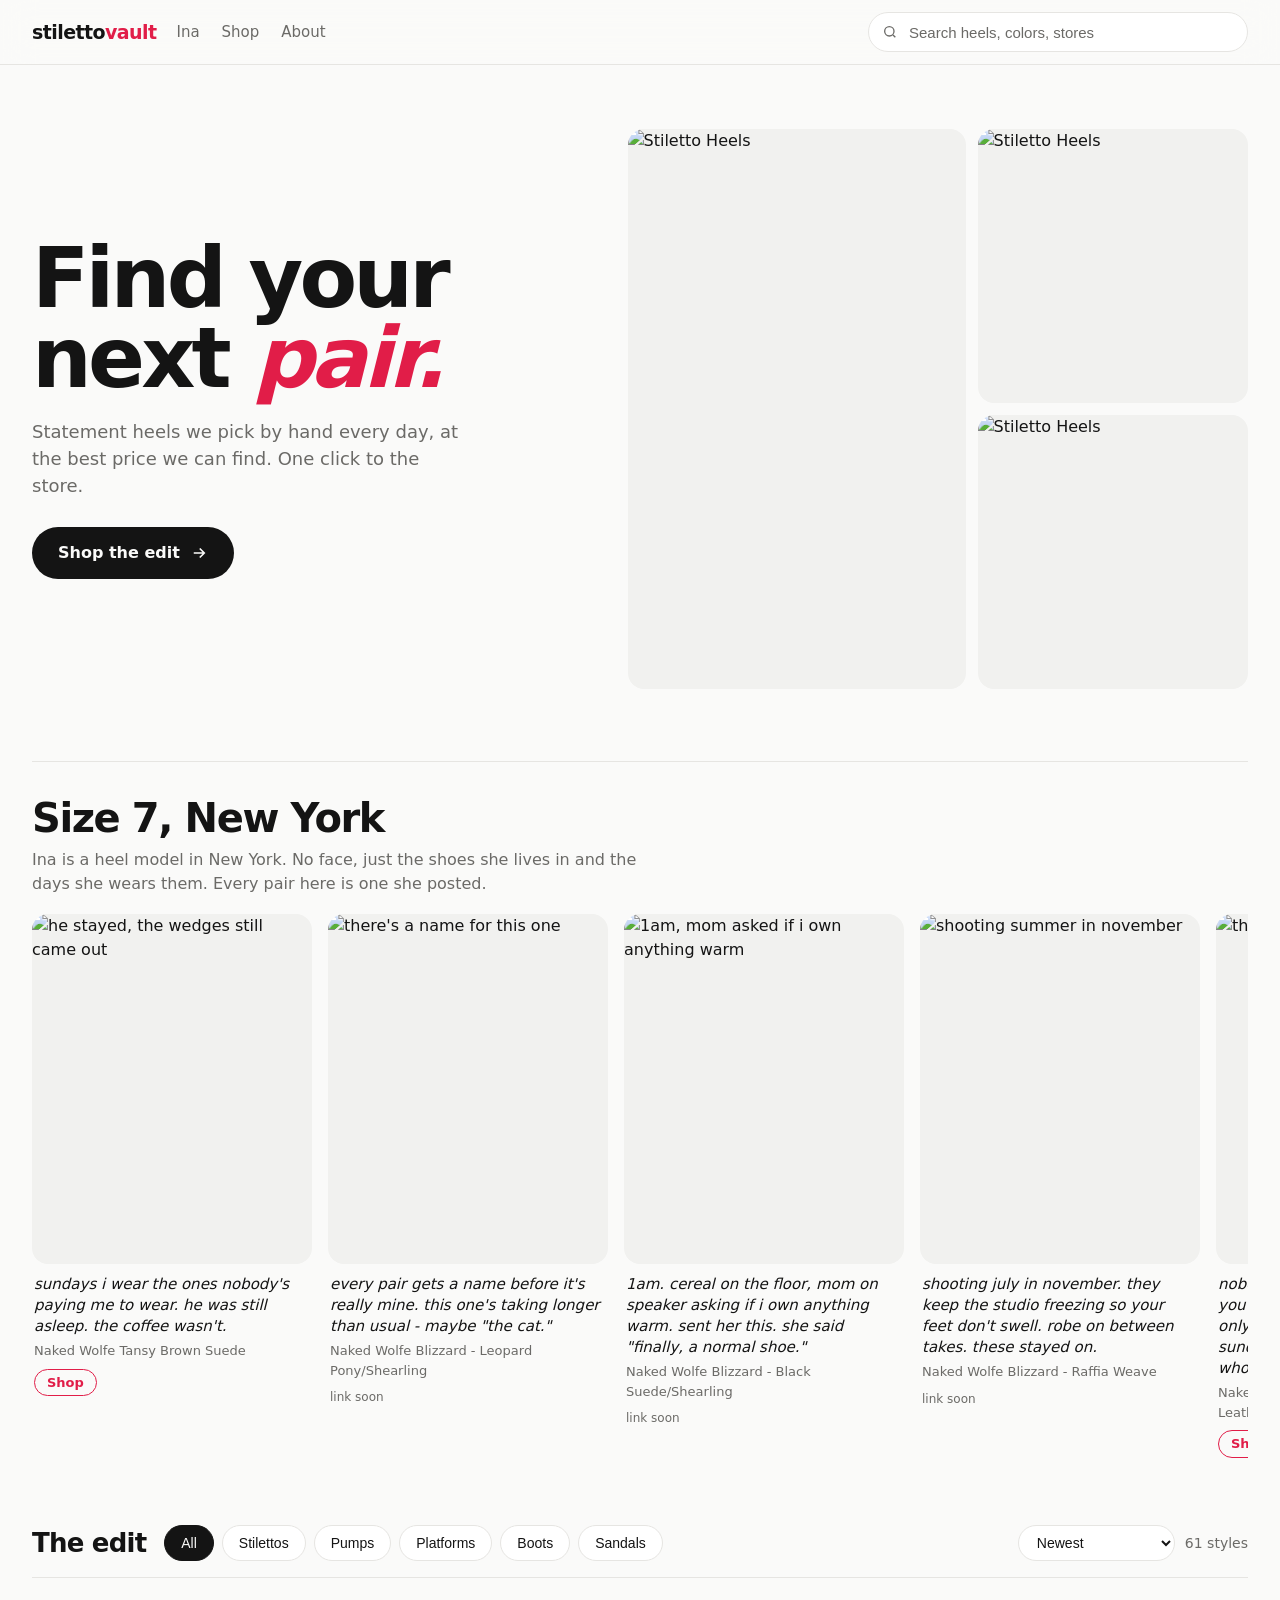
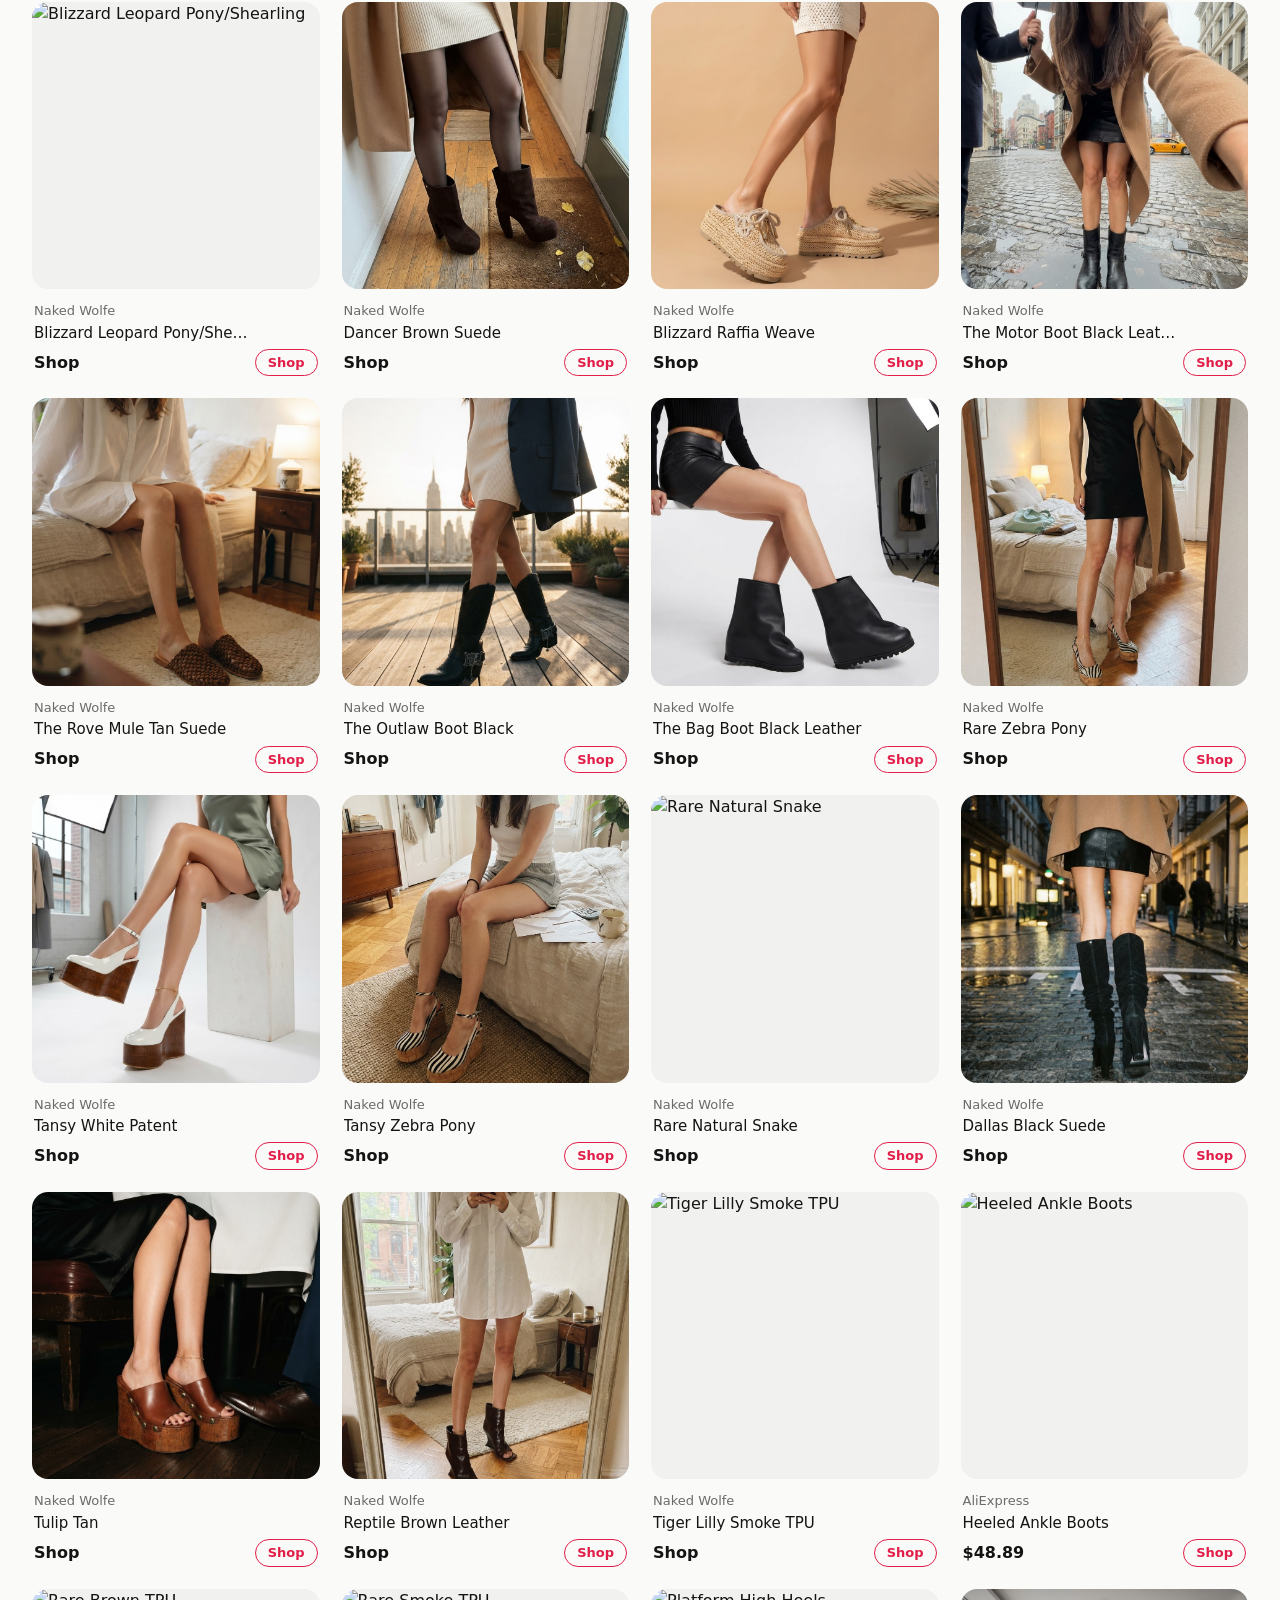
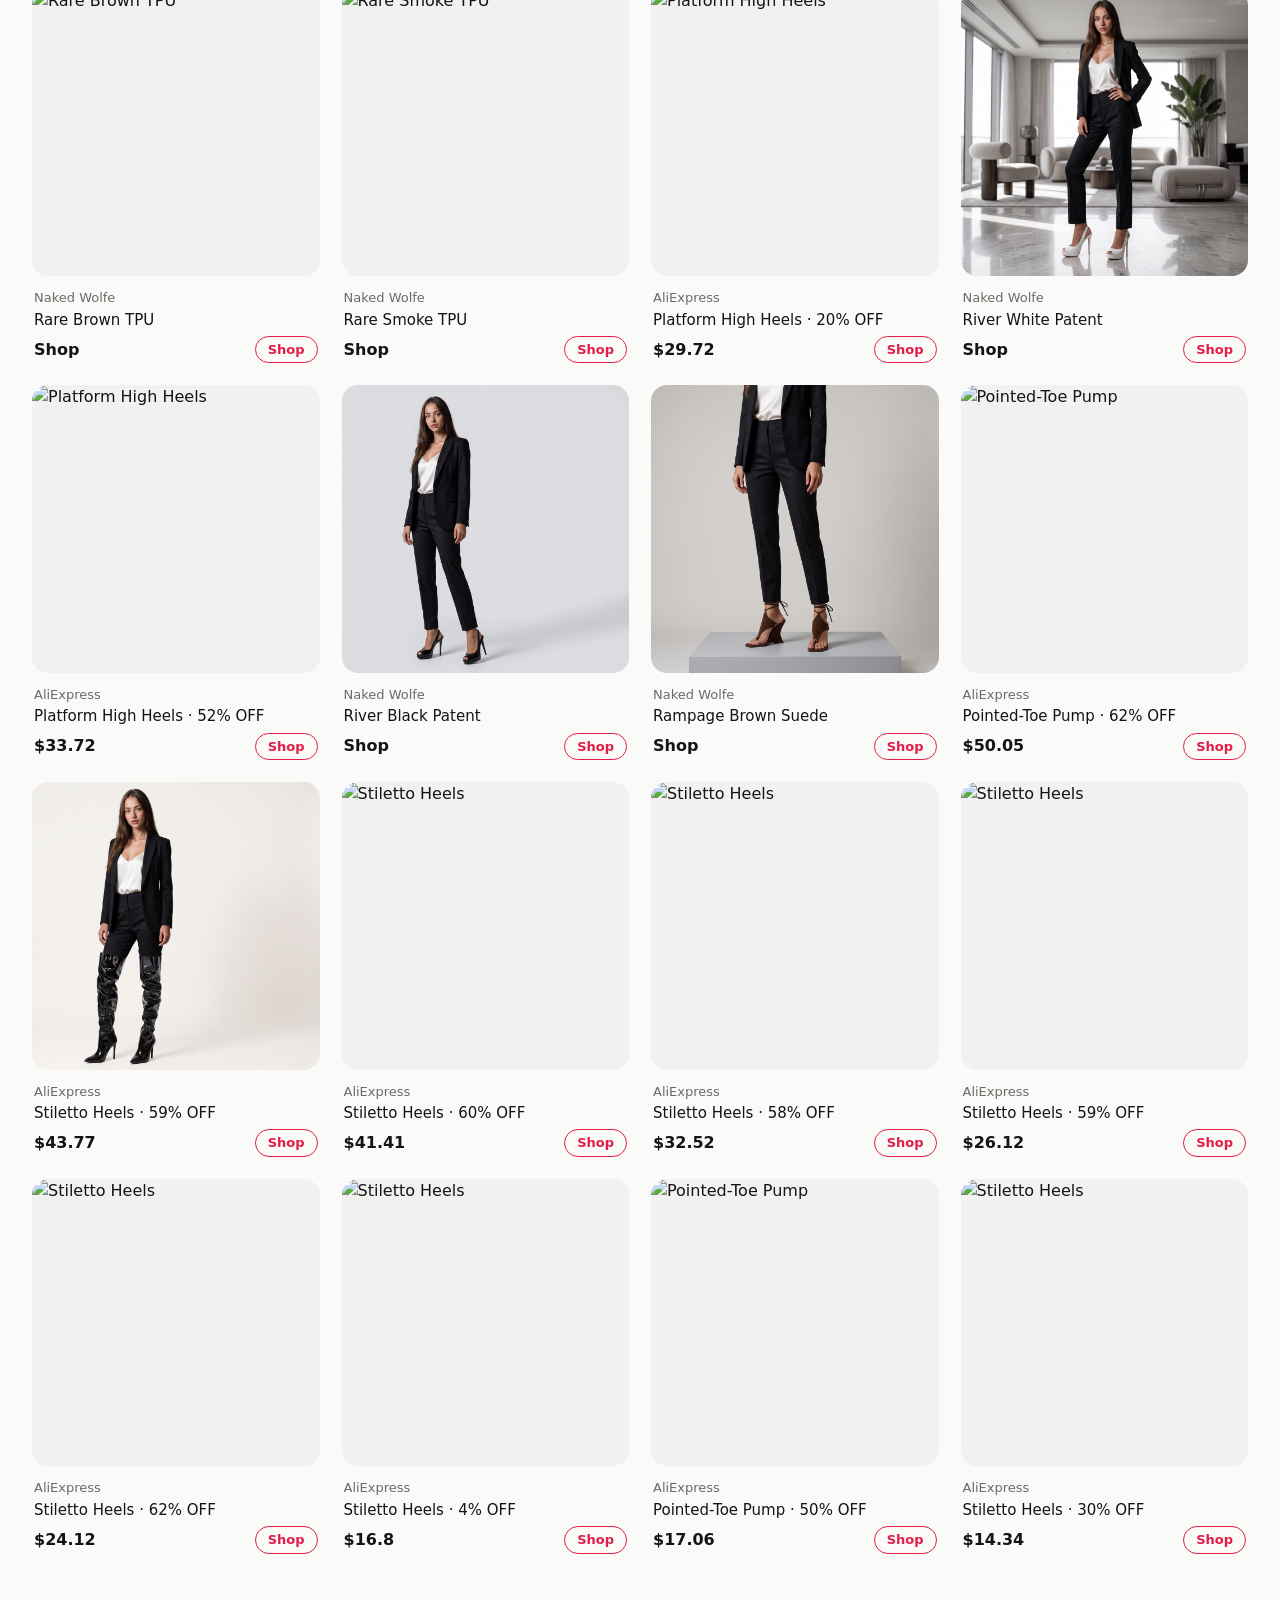
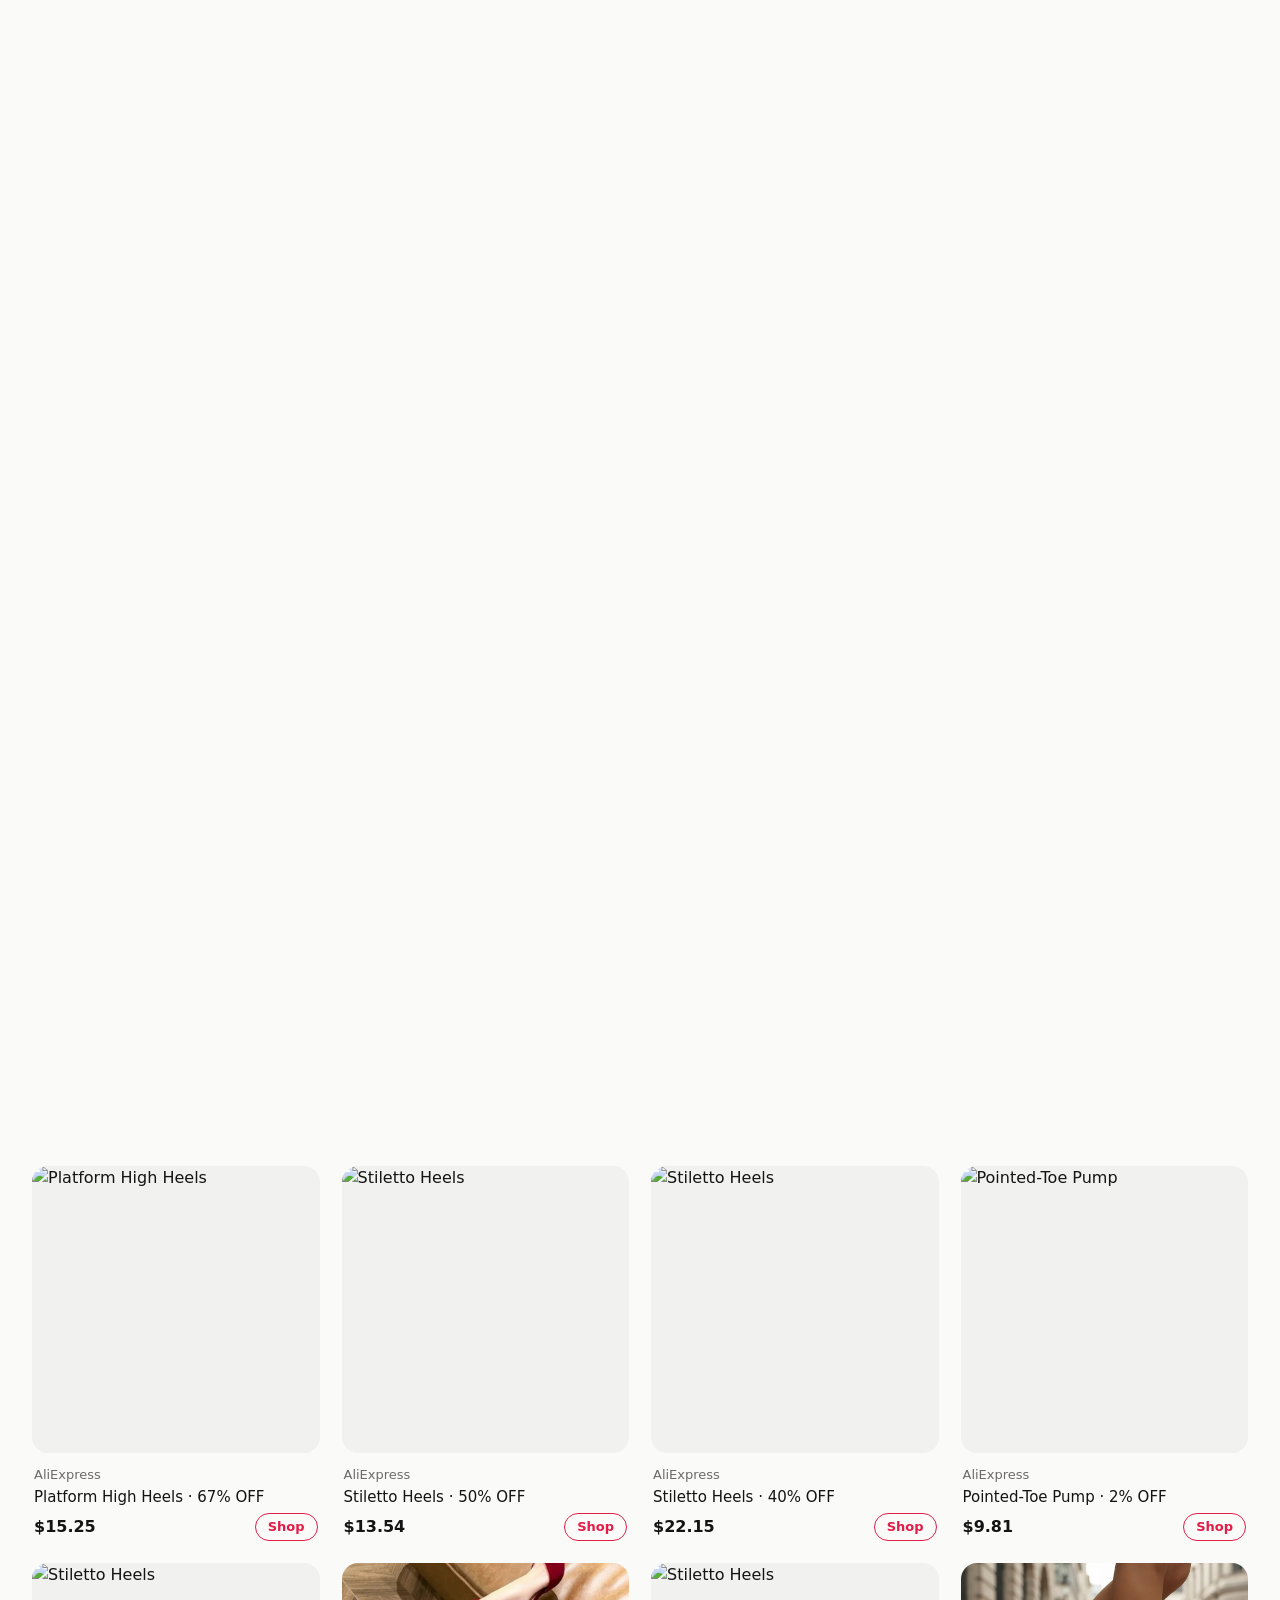
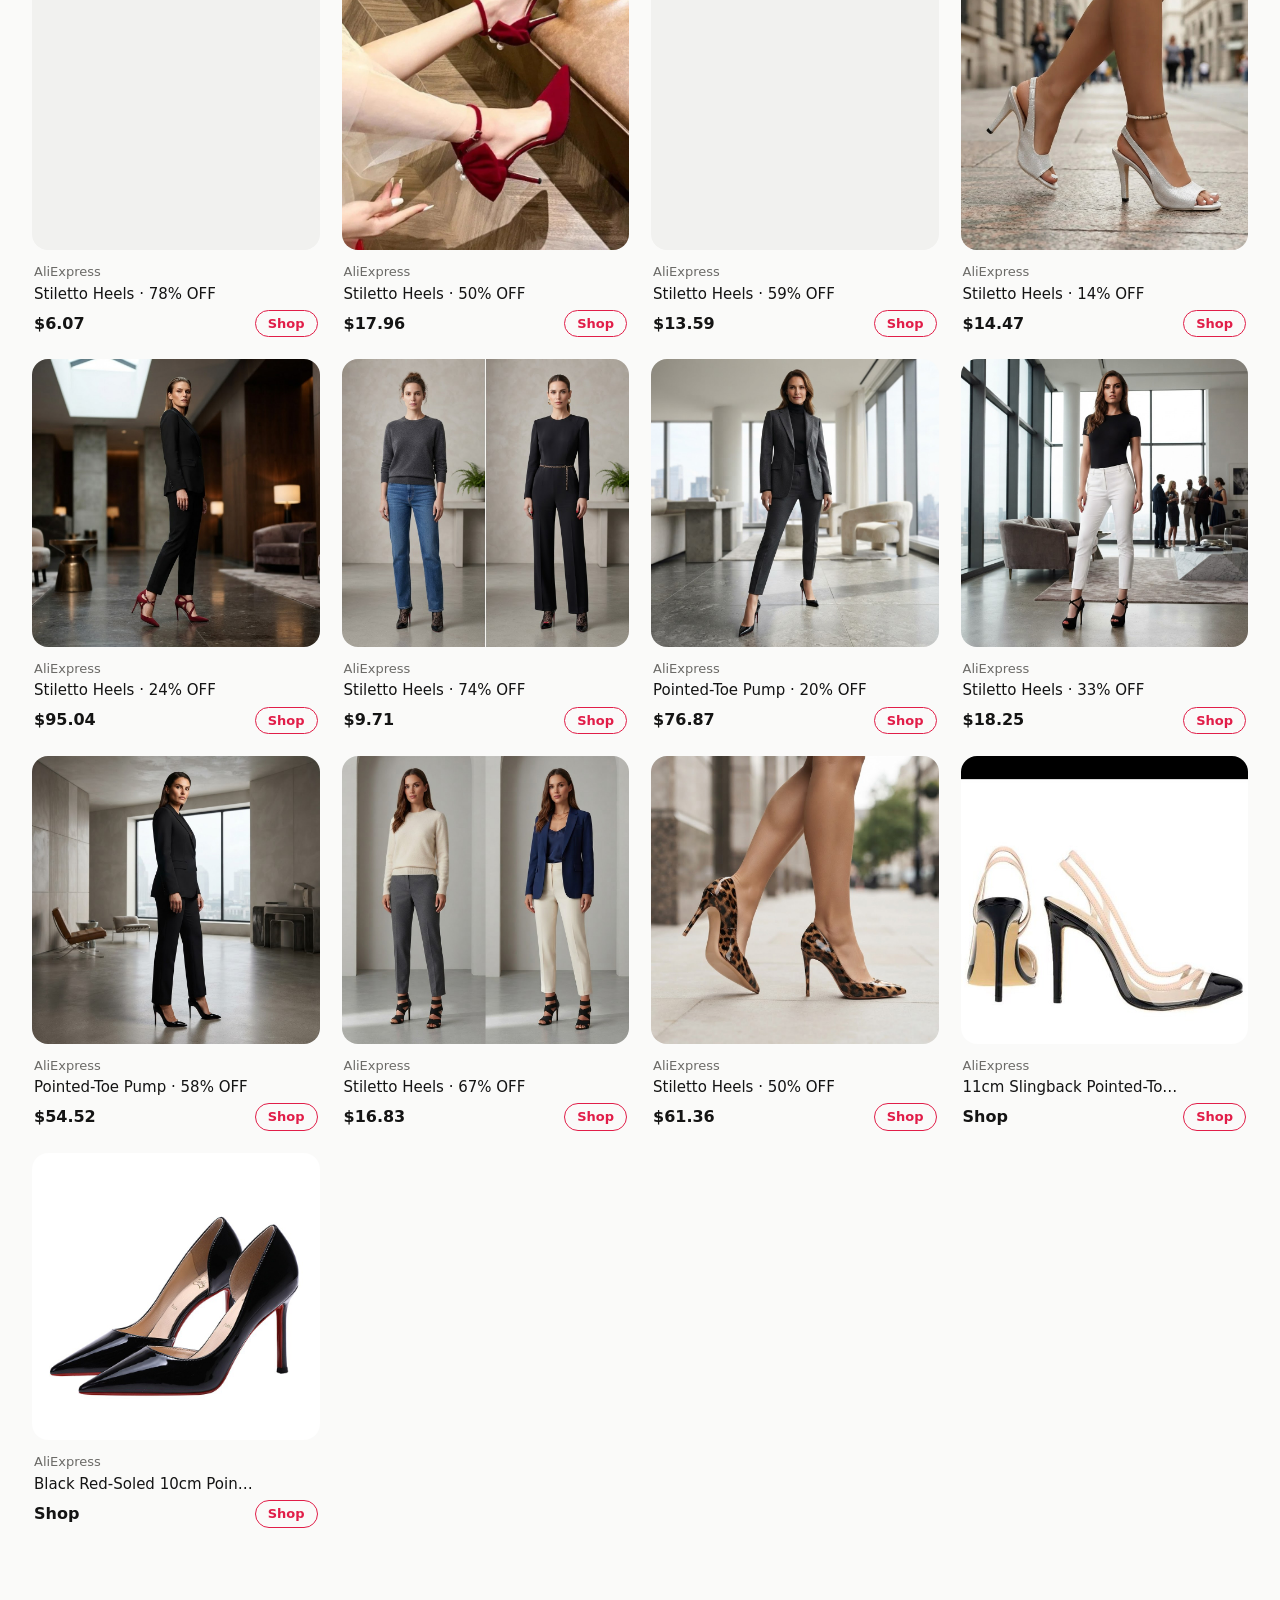
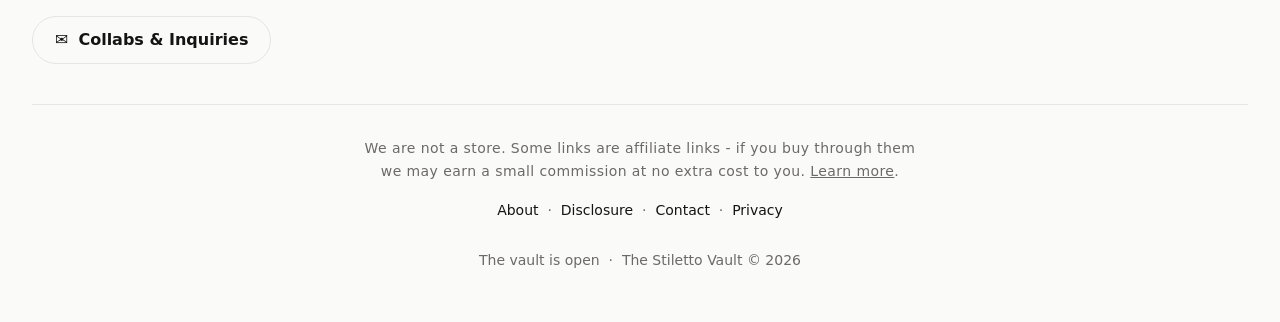
==== commit 59ae5f82: "drop: blizzard-suede-shearling-leopard-pony assets live" ====
--- a/index.html
+++ b/index.html
@@ -175,6 +175,16 @@
     <div class="ina-strip">
       <!-- INA:START -->
       <figure class="ina-tile">
+        <img src="img/ina/post-23.jpg" alt="he stayed, the wedges still came out" loading="lazy">
+        <figcaption><span class="ina-cap">sundays i wear the ones nobody's paying me to wear. he was still asleep. the coffee wasn't.</span>
+          <span class="ina-shoe">Naked Wolfe Tansy Brown Suede</span><a class="ina-shop" href="https://nakedwolfe.com/products/tansy-brown-suede?snowball=OFER56992&amp;utm_source=snowball&amp;utm_medium=default-program&amp;utm_campaign=OFER56992" target="_blank" rel="sponsored noopener">Shop</a></figcaption>
+      </figure>
+      <figure class="ina-tile">
+        <img src="img/ina/post-22.jpg" alt="there's a name for this one" loading="lazy">
+        <figcaption><span class="ina-cap">every pair gets a name before it's really mine. this one's taking longer than usual - maybe &quot;the cat.&quot;</span>
+          <span class="ina-shoe">Naked Wolfe Blizzard - Leopard Pony/Shearling</span><span class="ina-soon">link soon</span></figcaption>
+      </figure>
+      <figure class="ina-tile">
         <img src="img/ina/post-21.jpg" alt="1am, mom asked if i own anything warm" loading="lazy">
         <figcaption><span class="ina-cap">1am. cereal on the floor, mom on speaker asking if i own anything warm. sent her this. she said &quot;finally, a normal shoe.&quot;</span>
           <span class="ina-shoe">Naked Wolfe Blizzard - Black Suede/Shearling</span><span class="ina-soon">link soon</span></figcaption>
@@ -285,6 +295,14 @@
     <div class="grid" id="grid">
     <!-- HEELS:START -->
     <div class="pair-grid">
+      <a class="product-card" href="https://nakedwolfe.com/products/blizzard-suede-shearling-leopard-pony?snowball=OFER56992&amp;utm_source=snowball&amp;utm_medium=default-program&amp;utm_campaign=OFER56992" target="_blank" rel="sponsored noopener" onclick="if(window.gtag)gtag('event','affiliate_click',{'shoe':'blizzard-suede-shearling-leopard-pony','discount':''});" data-cat="stilettos" data-color="leopard" data-price="" data-disc="0" data-store="Naked Wolfe" data-date="2026-11-18">
+        <img src="img/heels/blizzard-suede-shearling-leopard-pony/ina_A.jpg" alt="Blizzard Leopard Pony/Shearling" loading="lazy">
+        <div class="card-info">
+          <span class="card-store">Naked Wolfe</span>
+          <span class="card-name">Blizzard Leopard Pony/She…</span>
+          <span class="card-price">Shop</span>
+        </div>
+      </a>
       <a class="product-card" href="https://nakedwolfe.com/products/dancer-brown-suede?snowball=OFER56992&amp;utm_source=snowball&amp;utm_medium=default-program&amp;utm_campaign=OFER56992" target="_blank" rel="sponsored noopener" onclick="if(window.gtag)gtag('event','affiliate_click',{'shoe':'dancer-brown-suede','discount':''});" data-cat="stilettos" data-color="brown" data-price="" data-disc="0" data-store="Naked Wolfe" data-date="2026-11-16">
         <img src="img/heels/dancer-brown-suede/ina_A.jpg" alt="Dancer Brown Suede" loading="lazy">
         <div class="card-info">
@@ -293,6 +311,9 @@
           <span class="card-price">Shop</span>
         </div>
       </a>
+    </div>
+    <div class="pair-sep">· · ·</div>
+    <div class="pair-grid">
       <a class="product-card" href="https://nakedwolfe.com/products/blizzard-rafia-weave?snowball=OFER56992&amp;utm_source=snowball&amp;utm_medium=default-program&amp;utm_campaign=OFER56992" target="_blank" rel="sponsored noopener" onclick="if(window.gtag)gtag('event','affiliate_click',{'shoe':'blizzard-rafia-weave','discount':''});" data-cat="stilettos" data-color="" data-price="" data-disc="0" data-store="Naked Wolfe" data-date="2026-11-16">
         <img src="img/heels/blizzard-rafia-weave/ina_A.jpg" alt="Blizzard Raffia Weave" loading="lazy">
         <div class="card-info">
@@ -301,9 +322,6 @@
           <span class="card-price">Shop</span>
         </div>
       </a>
-    </div>
-    <div class="pair-sep">· · ·</div>
-    <div class="pair-grid">
       <a class="product-card" href="https://nakedwolfe.com/products/the-motor-boot-black-leather?snowball=OFER56992&amp;utm_source=snowball&amp;utm_medium=default-program&amp;utm_campaign=OFER56992" target="_blank" rel="sponsored noopener" onclick="if(window.gtag)gtag('event','affiliate_click',{'shoe':'the-motor-boot-black-leather','discount':''});" data-cat="boots" data-color="black" data-price="" data-disc="0" data-store="Naked Wolfe" data-date="2026-11-16">
         <img src="img/heels/the-motor-boot-black-leather/ina_A.jpg" alt="The Motor Boot Black Leather" loading="lazy">
         <div class="card-info">
@@ -312,6 +330,9 @@
           <span class="card-price">Shop</span>
         </div>
       </a>
+    </div>
+    <div class="pair-sep">· · ·</div>
+    <div class="pair-grid">
       <a class="product-card" href="https://nakedwolfe.com/products/the-rove-mule-tan-suede-1?snowball=OFER56992&amp;utm_source=snowball&amp;utm_medium=default-program&amp;utm_campaign=OFER56992" target="_blank" rel="sponsored noopener" onclick="if(window.gtag)gtag('event','affiliate_click',{'shoe':'the-rove-mule-tan-suede-1','discount':''});" data-cat="sandals" data-color="" data-price="" data-disc="0" data-store="Naked Wolfe" data-date="2026-11-05">
         <img src="img/heels/the-rove-mule-tan-suede-1/ina_A.jpg" alt="The Rove Mule Tan Suede" loading="lazy">
         <div class="card-info">
@@ -320,9 +341,6 @@
           <span class="card-price">Shop</span>
         </div>
       </a>
-    </div>
-    <div class="pair-sep">· · ·</div>
-    <div class="pair-grid">
       <a class="product-card" href="https://nakedwolfe.com/products/the-outlaw-boot-black?snowball=OFER56992&amp;utm_source=snowball&amp;utm_medium=default-program&amp;utm_campaign=OFER56992" target="_blank" rel="sponsored noopener" onclick="if(window.gtag)gtag('event','affiliate_click',{'shoe':'the-outlaw-boot-black','discount':''});" data-cat="boots" data-color="black" data-price="" data-disc="0" data-store="Naked Wolfe" data-date="2026-10-09">
         <img src="img/heels/the-outlaw-boot-black/ina_A.jpg" alt="The Outlaw Boot Black" loading="lazy">
         <div class="card-info">
@@ -331,6 +349,9 @@
           <span class="card-price">Shop</span>
         </div>
       </a>
+    </div>
+    <div class="pair-sep">· · ·</div>
+    <div class="pair-grid">
       <a class="product-card" href="https://nakedwolfe.com/products/the-bag-boot-black-leather?snowball=OFER56992&amp;utm_source=snowball&amp;utm_medium=default-program&amp;utm_campaign=OFER56992" target="_blank" rel="sponsored noopener" onclick="if(window.gtag)gtag('event','affiliate_click',{'shoe':'the-bag-boot-black-leather','discount':''});" data-cat="boots" data-color="black" data-price="" data-disc="0" data-store="Naked Wolfe" data-date="2026-10-12">
         <img src="img/heels/the-bag-boot-black-leather/ina_A.jpg" alt="The Bag Boot Black Leather" loading="lazy">
         <div class="card-info">
@@ -339,9 +360,6 @@
           <span class="card-price">Shop</span>
         </div>
       </a>
-    </div>
-    <div class="pair-sep">· · ·</div>
-    <div class="pair-grid">
       <a class="product-card" href="https://nakedwolfe.com/products/rare-zebra-pony?snowball=OFER56992&amp;utm_source=snowball&amp;utm_medium=default-program&amp;utm_campaign=OFER56992" target="_blank" rel="sponsored noopener" onclick="if(window.gtag)gtag('event','affiliate_click',{'shoe':'rare-zebra-pony','discount':''});" data-cat="stilettos" data-color="" data-price="" data-disc="0" data-store="Naked Wolfe" data-date="2026-10-16">
         <img src="img/heels/rare-zebra-pony/ina_A.jpg" alt="Rare Zebra Pony" loading="lazy">
         <div class="card-info">
@@ -350,6 +368,9 @@
           <span class="card-price">Shop</span>
         </div>
       </a>
+    </div>
+    <div class="pair-sep">· · ·</div>
+    <div class="pair-grid">
       <a class="product-card" href="https://nakedwolfe.com/products/tansy-white-patent?snowball=OFER56992&amp;utm_source=snowball&amp;utm_medium=default-program&amp;utm_campaign=OFER56992" target="_blank" rel="sponsored noopener" onclick="if(window.gtag)gtag('event','affiliate_click',{'shoe':'tansy-white-patent','discount':''});" data-cat="stilettos" data-color="white" data-price="" data-disc="0" data-store="Naked Wolfe" data-date="2026-10-21">
         <img src="img/heels/tansy-white-patent/ina_A.jpg" alt="Tansy White Patent" loading="lazy">
         <div class="card-info">
@@ -358,9 +379,6 @@
           <span class="card-price">Shop</span>
         </div>
       </a>
-    </div>
-    <div class="pair-sep">· · ·</div>
-    <div class="pair-grid">
       <a class="product-card" href="https://nakedwolfe.com/products/tansy-zebra-pony?snowball=OFER56992&amp;utm_source=snowball&amp;utm_medium=default-program&amp;utm_campaign=OFER56992" target="_blank" rel="sponsored noopener" onclick="if(window.gtag)gtag('event','affiliate_click',{'shoe':'tansy-zebra-pony','discount':''});" data-cat="stilettos" data-color="" data-price="" data-disc="0" data-store="Naked Wolfe" data-date="2026-10-22">
         <img src="img/heels/tansy-zebra-pony/ina_A.jpg" alt="Tansy Zebra Pony" loading="lazy">
         <div class="card-info">
@@ -369,6 +387,9 @@
           <span class="card-price">Shop</span>
         </div>
       </a>
+    </div>
+    <div class="pair-sep">· · ·</div>
+    <div class="pair-grid">
       <a class="product-card" href="https://nakedwolfe.com/products/rare-natural-snake?snowball=OFER56992&amp;utm_source=snowball&amp;utm_medium=default-program&amp;utm_campaign=OFER56992" target="_blank" rel="sponsored noopener" onclick="if(window.gtag)gtag('event','affiliate_click',{'shoe':'rare-natural-snake','discount':''});" data-cat="stilettos" data-color="" data-price="" data-disc="0" data-store="Naked Wolfe" data-date="2026-10-16">
         <img src="img/heels/rare-natural-snake/ina_A.png" alt="Rare Natural Snake" loading="lazy">
         <div class="card-info">
@@ -377,9 +398,6 @@
           <span class="card-price">Shop</span>
         </div>
       </a>
-    </div>
-    <div class="pair-sep">· · ·</div>
-    <div class="pair-grid">
       <a class="product-card" href="https://nakedwolfe.com/products/dallas-black-suede?snowball=OFER56992&amp;utm_source=snowball&amp;utm_medium=default-program&amp;utm_campaign=OFER56992" target="_blank" rel="sponsored noopener" onclick="if(window.gtag)gtag('event','affiliate_click',{'shoe':'dallas-black-suede','discount':''});" data-cat="stilettos" data-color="black" data-price="" data-disc="0" data-store="Naked Wolfe" data-date="2026-10-18">
         <img src="img/heels/dallas-black-suede/ina_B.jpg" alt="Dallas Black Suede" loading="lazy">
         <div class="card-info">
@@ -388,6 +406,9 @@
           <span class="card-price">Shop</span>
         </div>
       </a>
+    </div>
+    <div class="pair-sep">· · ·</div>
+    <div class="pair-grid">
       <a class="product-card" href="https://nakedwolfe.com/products/tulip-tan?snowball=OFER56992&amp;utm_source=snowball&amp;utm_medium=default-program&amp;utm_campaign=OFER56992" target="_blank" rel="sponsored noopener" onclick="if(window.gtag)gtag('event','affiliate_click',{'shoe':'tulip-tan','discount':''});" data-cat="stilettos" data-color="" data-price="" data-disc="0" data-store="Naked Wolfe" data-date="2026-10-23">
         <img src="img/heels/tulip-tan/ina_A.jpg" alt="Tulip Tan" loading="lazy">
         <div class="card-info">
@@ -396,9 +417,6 @@
           <span class="card-price">Shop</span>
         </div>
       </a>
-    </div>
-    <div class="pair-sep">· · ·</div>
-    <div class="pair-grid">
       <a class="product-card" href="https://nakedwolfe.com/products/reptile-brown-leather?snowball=OFER56992&amp;utm_source=snowball&amp;utm_medium=default-program&amp;utm_campaign=OFER56992" target="_blank" rel="sponsored noopener" onclick="if(window.gtag)gtag('event','affiliate_click',{'shoe':'reptile-brown-leather','discount':''});" data-cat="stilettos" data-color="brown" data-price="" data-disc="0" data-store="Naked Wolfe" data-date="2026-10-20">
         <img src="img/heels/reptile-brown-leather/ina_A.jpg" alt="Reptile Brown Leather" loading="lazy">
         <div class="card-info">
@@ -407,6 +425,9 @@
           <span class="card-price">Shop</span>
         </div>
       </a>
+    </div>
+    <div class="pair-sep">· · ·</div>
+    <div class="pair-grid">
       <a class="product-card" href="https://nakedwolfe.com/products/tiger-lilly-smoke-tpu?snowball=OFER56992&amp;utm_source=snowball&amp;utm_medium=default-program&amp;utm_campaign=OFER56992" target="_blank" rel="sponsored noopener" onclick="if(window.gtag)gtag('event','affiliate_click',{'shoe':'tiger-lilly-smoke-tpu','discount':''});" data-cat="stilettos" data-color="" data-price="" data-disc="0" data-store="Naked Wolfe" data-date="2026-10-08">
         <img src="img/heels/tiger-lilly-smoke-tpu.jpg" alt="Tiger Lilly Smoke TPU" loading="lazy">
         <div class="card-info">
@@ -415,9 +436,6 @@
           <span class="card-price">Shop</span>
         </div>
       </a>
-    </div>
-    <div class="pair-sep">· · ·</div>
-    <div class="pair-grid">
       <a class="product-card" href="https://rzekl.com/g/1e8d1144949a9d9ab95916525dc3e8/?subid=heeled-ankle-boots-3256808371208917&amp;ulp=https%3A%2F%2Fwww.aliexpress.com%2Fitem%2F3256808371208917.html" target="_blank" rel="sponsored noopener" onclick="if(window.gtag)gtag('event','affiliate_click',{'shoe':'heeled-ankle-boots-3256808371208917','discount':''});" data-cat="boots" data-color="" data-price="48.89" data-disc="0" data-store="AliExpress" data-date="2026-10-07">
         <img src="img/heels/heeled-ankle-boots-3256808371208917.jpg" alt="Heeled Ankle Boots" loading="lazy">
         <div class="card-info">
@@ -426,6 +444,9 @@
           <span class="card-price">$48.89</span>
         </div>
       </a>
+    </div>
+    <div class="pair-sep">· · ·</div>
+    <div class="pair-grid">
       <a class="product-card" href="https://nakedwolfe.com/products/rare-brown-tpu?snowball=OFER56992&amp;utm_source=snowball&amp;utm_medium=default-program&amp;utm_campaign=OFER56992" target="_blank" rel="sponsored noopener" onclick="if(window.gtag)gtag('event','affiliate_click',{'shoe':'rare-brown-tpu','discount':''});" data-cat="stilettos" data-color="brown" data-price="" data-disc="0" data-store="Naked Wolfe" data-date="2026-10-07">
         <img src="img/heels/rare-brown-tpu.jpg" alt="Rare Brown TPU" loading="lazy">
         <div class="card-info">
@@ -434,9 +455,6 @@
           <span class="card-price">Shop</span>
         </div>
       </a>
-    </div>
-    <div class="pair-sep">· · ·</div>
-    <div class="pair-grid">
       <a class="product-card" href="https://nakedwolfe.com/products/rare-smoke-tpu?snowball=OFER56992&amp;utm_source=snowball&amp;utm_medium=default-program&amp;utm_campaign=OFER56992" target="_blank" rel="sponsored noopener" onclick="if(window.gtag)gtag('event','affiliate_click',{'shoe':'rare-smoke-tpu','discount':''});" data-cat="stilettos" data-color="" data-price="" data-disc="0" data-store="Naked Wolfe" data-date="2026-10-07">
         <img src="img/heels/rare-smoke-tpu.jpg" alt="Rare Smoke TPU" loading="lazy">
         <div class="card-info">
@@ -445,6 +463,9 @@
           <span class="card-price">Shop</span>
         </div>
       </a>
+    </div>
+    <div class="pair-sep">· · ·</div>
+    <div class="pair-grid">
       <a class="product-card" href="https://rzekl.com/g/1e8d1144949a9d9ab95916525dc3e8/?subid=platform-high-heels-3256811369943536&amp;ulp=https%3A%2F%2Fwww.aliexpress.com%2Fitem%2F3256811369943536.html" target="_blank" rel="sponsored noopener" onclick="if(window.gtag)gtag('event','affiliate_click',{'shoe':'platform-high-heels-3256811369943536','discount':'20%'});" data-cat="platforms" data-color="" data-price="29.72" data-disc="20" data-store="AliExpress" data-date="2026-10-05">
         <img src="img/heels/platform-high-heels-3256811369943536.jpg" alt="Platform High Heels" loading="lazy">
         <span class="card-badge">-20%</span>
@@ -454,9 +475,6 @@
           <span class="card-price">$29.72</span>
         </div>
       </a>
-    </div>
-    <div class="pair-sep">· · ·</div>
-    <div class="pair-grid">
       <a class="product-card" href="https://nakedwolfe.com/products/river-white-patent?snowball=OFER56992&amp;utm_source=snowball&amp;utm_medium=default-program&amp;utm_campaign=OFER56992" target="_blank" rel="sponsored noopener" onclick="if(window.gtag)gtag('event','affiliate_click',{'shoe':'river-white-patent','discount':''});" data-cat="stilettos" data-color="white" data-price="" data-disc="0" data-store="Naked Wolfe" data-date="2026-10-05">
         <img src="img/heels/river-white-patent.jpg" alt="River White Patent" loading="lazy">
         <div class="card-info">
@@ -465,6 +483,9 @@
           <span class="card-price">Shop</span>
         </div>
       </a>
+    </div>
+    <div class="pair-sep">· · ·</div>
+    <div class="pair-grid">
       <a class="product-card" href="https://rzekl.com/g/1e8d1144949a9d9ab95916525dc3e8/?subid=platform-high-heels-3256810584098285&amp;ulp=https%3A%2F%2Fwww.aliexpress.com%2Fitem%2F3256810584098285.html" target="_blank" rel="sponsored noopener" onclick="if(window.gtag)gtag('event','affiliate_click',{'shoe':'platform-high-heels-3256810584098285','discount':'52%'});" data-cat="platforms" data-color="" data-price="33.72" data-disc="52" data-store="AliExpress" data-date="2026-10-04">
         <img src="img/heels/platform-high-heels-3256810584098285.jpg" alt="Platform High Heels" loading="lazy">
         <span class="card-badge">-52%</span>
@@ -474,9 +495,6 @@
           <span class="card-price">$33.72</span>
         </div>
       </a>
-    </div>
-    <div class="pair-sep">· · ·</div>
-    <div class="pair-grid">
       <a class="product-card" href="https://nakedwolfe.com/products/river-black-patent?snowball=OFER56992&amp;utm_source=snowball&amp;utm_medium=default-program&amp;utm_campaign=OFER56992" target="_blank" rel="sponsored noopener" onclick="if(window.gtag)gtag('event','affiliate_click',{'shoe':'river-black-patent','discount':''});" data-cat="stilettos" data-color="black" data-price="" data-disc="0" data-store="Naked Wolfe" data-date="2026-10-04">
         <img src="img/heels/river-black-patent.jpg" alt="River Black Patent" loading="lazy">
         <div class="card-info">
@@ -485,6 +503,9 @@
           <span class="card-price">Shop</span>
         </div>
       </a>
+    </div>
+    <div class="pair-sep">· · ·</div>
+    <div class="pair-grid">
       <a class="product-card" href="https://nakedwolfe.com/products/rampage-brown-suede?snowball=OFER56992&amp;utm_source=snowball&amp;utm_medium=default-program&amp;utm_campaign=OFER56992" target="_blank" rel="sponsored noopener" onclick="if(window.gtag)gtag('event','affiliate_click',{'shoe':'rampage-brown-suede','discount':''});" data-cat="stilettos" data-color="brown" data-price="" data-disc="0" data-store="Naked Wolfe" data-date="2026-10-02">
         <img src="img/heels/rampage-brown-suede.jpg" alt="Rampage Brown Suede" loading="lazy">
         <div class="card-info">
@@ -493,9 +514,6 @@
           <span class="card-price">Shop</span>
         </div>
       </a>
-    </div>
-    <div class="pair-sep">· · ·</div>
-    <div class="pair-grid">
       <a class="product-card" href="https://rzekl.com/g/1e8d1144949a9d9ab95916525dc3e8/?subid=pointed-toe-pump-3256807553262560&amp;ulp=https%3A%2F%2Fwww.aliexpress.com%2Fitem%2F3256807553262560.html" target="_blank" rel="sponsored noopener" onclick="if(window.gtag)gtag('event','affiliate_click',{'shoe':'pointed-toe-pump-3256807553262560','discount':'62%'});" data-cat="pumps" data-color="" data-price="50.05" data-disc="62" data-store="AliExpress" data-date="2026-10-01">
         <img src="img/heels/pointed-toe-pump-3256807553262560.jpg" alt="Pointed-Toe Pump" loading="lazy">
         <span class="card-badge">-62%</span>
@@ -505,6 +523,9 @@
           <span class="card-price">$50.05</span>
         </div>
       </a>
+    </div>
+    <div class="pair-sep">· · ·</div>
+    <div class="pair-grid">
       <a class="product-card" href="https://rzekl.com/g/1e8d1144949a9d9ab95916525dc3e8/?subid=stiletto-heels-3256805663137456&amp;ulp=https%3A%2F%2Fwww.aliexpress.com%2Fitem%2F3256805663137456.html" target="_blank" rel="sponsored noopener" onclick="if(window.gtag)gtag('event','affiliate_click',{'shoe':'stiletto-heels-3256805663137456','discount':'59%'});" data-cat="stilettos" data-color="" data-price="43.77" data-disc="59" data-store="AliExpress" data-date="2026-09-29">
         <img src="img/heels/stiletto-heels-3256805663137456.jpg" alt="Stiletto Heels" loading="lazy">
         <span class="card-badge">-59%</span>
@@ -514,9 +535,6 @@
           <span class="card-price">$43.77</span>
         </div>
       </a>
-    </div>
-    <div class="pair-sep">· · ·</div>
-    <div class="pair-grid">
       <a class="product-card" href="https://rzekl.com/g/1e8d1144949a9d9ab95916525dc3e8/?subid=stiletto-heels-3256809356402716&amp;ulp=https%3A%2F%2Fwww.aliexpress.com%2Fitem%2F3256809356402716.html" target="_blank" rel="sponsored noopener" onclick="if(window.gtag)gtag('event','affiliate_click',{'shoe':'stiletto-heels-3256809356402716','discount':'60%'});" data-cat="stilettos" data-color="" data-price="41.41" data-disc="60" data-store="AliExpress" data-date="2026-09-29">
         <img src="img/heels/stiletto-heels-3256809356402716.jpg" alt="Stiletto Heels" loading="lazy">
         <span class="card-badge">-60%</span>
@@ -526,6 +544,9 @@
           <span class="card-price">$41.41</span>
         </div>
       </a>
+    </div>
+    <div class="pair-sep">· · ·</div>
+    <div class="pair-grid">
       <a class="product-card" href="https://rzekl.com/g/1e8d1144949a9d9ab95916525dc3e8/?subid=stiletto-heels-3256810098789067&amp;ulp=https%3A%2F%2Fwww.aliexpress.com%2Fitem%2F3256810098789067.html" target="_blank" rel="sponsored noopener" onclick="if(window.gtag)gtag('event','affiliate_click',{'shoe':'stiletto-heels-3256810098789067','discount':'58%'});" data-cat="stilettos" data-color="" data-price="32.52" data-disc="58" data-store="AliExpress" data-date="2026-09-29">
         <img src="img/heels/stiletto-heels-3256810098789067.jpg" alt="Stiletto Heels" loading="lazy">
         <span class="card-badge">-58%</span>
@@ -535,9 +556,6 @@
           <span class="card-price">$32.52</span>
         </div>
       </a>
-    </div>
-    <div class="pair-sep">· · ·</div>
-    <div class="pair-grid">
       <a class="product-card" href="https://rzekl.com/g/1e8d1144949a9d9ab95916525dc3e8/?subid=stiletto-heels-3256808182719166&amp;ulp=https%3A%2F%2Fwww.aliexpress.com%2Fitem%2F3256808182719166.html" target="_blank" rel="sponsored noopener" onclick="if(window.gtag)gtag('event','affiliate_click',{'shoe':'stiletto-heels-3256808182719166','discount':'59%'});" data-cat="stilettos" data-color="" data-price="26.12" data-disc="59" data-store="AliExpress" data-date="2026-09-29">
         <img src="img/heels/stiletto-heels-3256808182719166.jpg" alt="Stiletto Heels" loading="lazy">
         <span class="card-badge">-59%</span>
@@ -547,6 +565,9 @@
           <span class="card-price">$26.12</span>
         </div>
       </a>
+    </div>
+    <div class="pair-sep">· · ·</div>
+    <div class="pair-grid">
       <a class="product-card" href="https://rzekl.com/g/1e8d1144949a9d9ab95916525dc3e8/?subid=stiletto-heels-3256807554485090&amp;ulp=https%3A%2F%2Fwww.aliexpress.com%2Fitem%2F3256807554485090.html" target="_blank" rel="sponsored noopener" onclick="if(window.gtag)gtag('event','affiliate_click',{'shoe':'stiletto-heels-3256807554485090','discount':'62%'});" data-cat="stilettos" data-color="" data-price="24.12" data-disc="62" data-store="AliExpress" data-date="2026-09-28">
         <img src="img/heels/stiletto-heels-3256807554485090.jpg" alt="Stiletto Heels" loading="lazy">
         <span class="card-badge">-62%</span>
@@ -556,9 +577,6 @@
           <span class="card-price">$24.12</span>
         </div>
       </a>
-    </div>
-    <div class="pair-sep">· · ·</div>
-    <div class="pair-grid">
       <a class="product-card" href="https://rzekl.com/g/1e8d1144949a9d9ab95916525dc3e8/?subid=stiletto-heels-3256812048305063&amp;ulp=https%3A%2F%2Fwww.aliexpress.com%2Fitem%2F3256812048305063.html" target="_blank" rel="sponsored noopener" onclick="if(window.gtag)gtag('event','affiliate_click',{'shoe':'stiletto-heels-3256812048305063','discount':'4%'});" data-cat="stilettos" data-color="" data-price="16.80" data-disc="4" data-store="AliExpress" data-date="2026-09-24">
         <img src="img/heels/stiletto-heels-3256812048305063.jpg" alt="Stiletto Heels" loading="lazy">
         <span class="card-badge">-4%</span>
@@ -568,6 +586,9 @@
           <span class="card-price">$16.8</span>
         </div>
       </a>
+    </div>
+    <div class="pair-sep">· · ·</div>
+    <div class="pair-grid">
       <a class="product-card" href="https://rzekl.com/g/1e8d1144949a9d9ab95916525dc3e8/?subid=pointed-toe-pump-3256810301489471&amp;ulp=https%3A%2F%2Fwww.aliexpress.com%2Fitem%2F3256810301489471.html" target="_blank" rel="sponsored noopener" onclick="if(window.gtag)gtag('event','affiliate_click',{'shoe':'pointed-toe-pump-3256810301489471','discount':'50%'});" data-cat="pumps" data-color="" data-price="17.06" data-disc="50" data-store="AliExpress" data-date="2026-09-23">
         <img src="img/heels/pointed-toe-pump-3256810301489471.jpg" alt="Pointed-Toe Pump" loading="lazy">
         <span class="card-badge">-50%</span>
@@ -577,9 +598,6 @@
           <span class="card-price">$17.06</span>
         </div>
       </a>
-    </div>
-    <div class="pair-sep">· · ·</div>
-    <div class="pair-grid">
       <a class="product-card" href="https://rzekl.com/g/1e8d1144949a9d9ab95916525dc3e8/?subid=stiletto-heels-2255800912705100&amp;ulp=https%3A%2F%2Fwww.aliexpress.com%2Fitem%2F2255800912705100.html" target="_blank" rel="sponsored noopener" onclick="if(window.gtag)gtag('event','affiliate_click',{'shoe':'stiletto-heels-2255800912705100','discount':'30%'});" data-cat="stilettos" data-color="" data-price="14.34" data-disc="30" data-store="AliExpress" data-date="2026-09-22">
         <img src="img/heels/stiletto-heels-2255800912705100.jpg" alt="Stiletto Heels" loading="lazy">
         <span class="card-badge">-30%</span>
@@ -589,6 +607,9 @@
           <span class="card-price">$14.34</span>
         </div>
       </a>
+    </div>
+    <div class="pair-sep">· · ·</div>
+    <div class="pair-grid">
       <a class="product-card" href="https://rzekl.com/g/1e8d1144949a9d9ab95916525dc3e8/?subid=stiletto-heels-3256813014380485&amp;ulp=https%3A%2F%2Fwww.aliexpress.com%2Fitem%2F3256813014380485.html" target="_blank" rel="sponsored noopener" onclick="if(window.gtag)gtag('event','affiliate_click',{'shoe':'stiletto-heels-3256813014380485','discount':'78%'});" data-cat="stilettos" data-color="" data-price="44.04" data-disc="78" data-store="AliExpress" data-date="2026-09-18">
         <img src="img/heels/stiletto-heels-3256813014380485.jpg" alt="Stiletto Heels" loading="lazy">
         <span class="card-badge">-78%</span>
@@ -598,9 +619,6 @@
           <span class="card-price">$44.04</span>
         </div>
       </a>
-    </div>
-    <div class="pair-sep">· · ·</div>
-    <div class="pair-grid">
       <a class="product-card" href="https://rzekl.com/g/1e8d1144949a9d9ab95916525dc3e8/?subid=pointed-toe-pump-3256811354738154&amp;ulp=https%3A%2F%2Fwww.aliexpress.com%2Fitem%2F3256811354738154.html" target="_blank" rel="sponsored noopener" onclick="if(window.gtag)gtag('event','affiliate_click',{'shoe':'pointed-toe-pump-3256811354738154','discount':'50%'});" data-cat="pumps" data-color="" data-price="15.12" data-disc="50" data-store="AliExpress" data-date="2026-09-17">
         <img src="img/heels/pointed-toe-pump-3256811354738154.jpg" alt="Pointed-Toe Pump" loading="lazy">
         <span class="card-badge">-50%</span>
@@ -610,6 +628,9 @@
           <span class="card-price">$15.12</span>
         </div>
       </a>
+    </div>
+    <div class="pair-sep">· · ·</div>
+    <div class="pair-grid">
       <a class="product-card" href="https://rzekl.com/g/1e8d1144949a9d9ab95916525dc3e8/?subid=stiletto-heels-3256811752850876&amp;ulp=https%3A%2F%2Fwww.aliexpress.com%2Fitem%2F3256811752850876.html" target="_blank" rel="sponsored noopener" onclick="if(window.gtag)gtag('event','affiliate_click',{'shoe':'stiletto-heels-3256811752850876','discount':'48%'});" data-cat="stilettos" data-color="" data-price="84.93" data-disc="48" data-store="AliExpress" data-date="2026-09-15">
         <img src="img/heels/stiletto-heels-3256811752850876.jpg" alt="Stiletto Heels" loading="lazy">
         <span class="card-badge">-48%</span>
@@ -619,9 +640,6 @@
           <span class="card-price">$84.93</span>
         </div>
       </a>
-    </div>
-    <div class="pair-sep">· · ·</div>
-    <div class="pair-grid">
       <a class="product-card" href="https://rzekl.com/g/1e8d1144949a9d9ab95916525dc3e8/?subid=stiletto-heels-3256812977575450&amp;ulp=https%3A%2F%2Fwww.aliexpress.com%2Fitem%2F3256812977575450.html" target="_blank" rel="sponsored noopener" onclick="if(window.gtag)gtag('event','affiliate_click',{'shoe':'stiletto-heels-3256812977575450','discount':'87%'});" data-cat="stilettos" data-color="" data-price="17.74" data-disc="87" data-store="AliExpress" data-date="2026-09-15">
         <img src="img/heels/stiletto-heels-3256812977575450.jpg" alt="Stiletto Heels" loading="lazy">
         <span class="card-badge">-87%</span>
@@ -631,6 +649,9 @@
           <span class="card-price">$17.74</span>
         </div>
       </a>
+    </div>
+    <div class="pair-sep">· · ·</div>
+    <div class="pair-grid">
       <a class="product-card" href="https://rzekl.com/g/1e8d1144949a9d9ab95916525dc3e8/?subid=stiletto-heels-3256807138421381&amp;ulp=https%3A%2F%2Fwww.aliexpress.com%2Fitem%2F3256807138421381.html" target="_blank" rel="sponsored noopener" onclick="if(window.gtag)gtag('event','affiliate_click',{'shoe':'stiletto-heels-3256807138421381','discount':''});" data-cat="stilettos" data-color="" data-price="17.55" data-disc="0" data-store="AliExpress" data-date="2026-09-14">
         <img src="img/heels/stiletto-heels-3256807138421381.jpg" alt="Stiletto Heels" loading="lazy">
         <div class="card-info">
@@ -639,9 +660,6 @@
           <span class="card-price">$17.55</span>
         </div>
       </a>
-    </div>
-    <div class="pair-sep">· · ·</div>
-    <div class="pair-grid">
       <a class="product-card" href="https://rzekl.com/g/1e8d1144949a9d9ab95916525dc3e8/?subid=stiletto-heels-3256812919764230&amp;ulp=https%3A%2F%2Fwww.aliexpress.com%2Fitem%2F3256812919764230.html" target="_blank" rel="sponsored noopener" onclick="if(window.gtag)gtag('event','affiliate_click',{'shoe':'stiletto-heels-3256812919764230','discount':''});" data-cat="stilettos" data-color="" data-price="17.74" data-disc="0" data-store="AliExpress" data-date="2026-09-14">
         <img src="img/heels/stiletto-heels-3256812919764230.jpg" alt="Stiletto Heels" loading="lazy">
         <div class="card-info">
@@ -650,6 +668,9 @@
           <span class="card-price">$17.74</span>
         </div>
       </a>
+    </div>
+    <div class="pair-sep">· · ·</div>
+    <div class="pair-grid">
       <a class="product-card" href="https://rzekl.com/g/1e8d1144949a9d9ab95916525dc3e8/?subid=stiletto-heels-2251832643910985&amp;ulp=https%3A%2F%2Fwww.aliexpress.com%2Fitem%2F2251832643910985.html" target="_blank" rel="sponsored noopener" onclick="if(window.gtag)gtag('event','affiliate_click',{'shoe':'stiletto-heels-2251832643910985','discount':''});" data-cat="stilettos" data-color="" data-price="22.98" data-disc="0" data-store="AliExpress" data-date="2026-09-14">
         <img src="img/heels/stiletto-heels-2251832643910985.jpg" alt="Stiletto Heels" loading="lazy">
         <div class="card-info">
@@ -658,9 +679,6 @@
           <span class="card-price">$22.98</span>
         </div>
       </a>
-    </div>
-    <div class="pair-sep">· · ·</div>
-    <div class="pair-grid">
       <a class="product-card" href="https://rzekl.com/g/1e8d1144949a9d9ab95916525dc3e8/?subid=stiletto-heels-3256812924512778&amp;ulp=https%3A%2F%2Fwww.aliexpress.com%2Fitem%2F3256812924512778.html" target="_blank" rel="sponsored noopener" onclick="if(window.gtag)gtag('event','affiliate_click',{'shoe':'stiletto-heels-3256812924512778','discount':'78%'});" data-cat="stilettos" data-color="" data-price="46.55" data-disc="78" data-store="AliExpress" data-date="2026-09-13">
         <img src="img/heels/stiletto-heels-3256812924512778.jpg" alt="Stiletto Heels" loading="lazy">
         <span class="card-badge">-78%</span>
@@ -670,6 +688,9 @@
           <span class="card-price">$46.55</span>
         </div>
       </a>
+    </div>
+    <div class="pair-sep">· · ·</div>
+    <div class="pair-grid">
       <a class="product-card" href="https://rzekl.com/g/1e8d1144949a9d9ab95916525dc3e8/?subid=stiletto-heels-3256806021490378&amp;ulp=https%3A%2F%2Fwww.aliexpress.com%2Fitem%2F3256806021490378.html" target="_blank" rel="sponsored noopener" onclick="if(window.gtag)gtag('event','affiliate_click',{'shoe':'stiletto-heels-3256806021490378','discount':'26%'});" data-cat="stilettos" data-color="" data-price="23.38" data-disc="26" data-store="AliExpress" data-date="2026-09-13">
         <img src="img/heels/stiletto-heels-3256806021490378.jpg" alt="Stiletto Heels" loading="lazy">
         <span class="card-badge">-26%</span>
@@ -679,9 +700,6 @@
           <span class="card-price">$23.38</span>
         </div>
       </a>
-    </div>
-    <div class="pair-sep">· · ·</div>
-    <div class="pair-grid">
       <a class="product-card" href="https://rzekl.com/g/1e8d1144949a9d9ab95916525dc3e8/?subid=stiletto-heels-3256808105408571&amp;ulp=https%3A%2F%2Fwww.aliexpress.com%2Fitem%2F3256808105408571.html" target="_blank" rel="sponsored noopener" onclick="if(window.gtag)gtag('event','affiliate_click',{'shoe':'stiletto-heels-3256808105408571','discount':'40%'});" data-cat="stilettos" data-color="" data-price="18.11" data-disc="40" data-store="AliExpress" data-date="2026-09-11">
         <img src="img/heels/stiletto-heels-3256808105408571.jpg" alt="Stiletto Heels" loading="lazy">
         <span class="card-badge">-40%</span>
@@ -691,6 +709,9 @@
           <span class="card-price">$18.11</span>
         </div>
       </a>
+    </div>
+    <div class="pair-sep">· · ·</div>
+    <div class="pair-grid">
       <a class="product-card" href="https://rzekl.com/g/1e8d1144949a9d9ab95916525dc3e8/?subid=stiletto-heels-3256808986169728&amp;ulp=https%3A%2F%2Fwww.aliexpress.com%2Fitem%2F3256808986169728.html" target="_blank" rel="sponsored noopener" onclick="if(window.gtag)gtag('event','affiliate_click',{'shoe':'stiletto-heels-3256808986169728','discount':'64%'});" data-cat="stilettos" data-color="" data-price="59.83" data-disc="64" data-store="AliExpress" data-date="2026-09-11">
         <img src="img/heels/stiletto-heels-3256808986169728.jpg" alt="Stiletto Heels" loading="lazy">
         <span class="card-badge">-64%</span>
@@ -700,9 +721,6 @@
           <span class="card-price">$59.83</span>
         </div>
       </a>
-    </div>
-    <div class="pair-sep">· · ·</div>
-    <div class="pair-grid">
       <a class="product-card" href="https://rzekl.com/g/1e8d1144949a9d9ab95916525dc3e8/?subid=stiletto-heels-3256812400190367&amp;ulp=https%3A%2F%2Fwww.aliexpress.com%2Fitem%2F3256812400190367.html" target="_blank" rel="sponsored noopener" onclick="if(window.gtag)gtag('event','affiliate_click',{'shoe':'stiletto-heels-3256812400190367','discount':''});" data-cat="stilettos" data-color="" data-price="19.83" data-disc="0" data-store="AliExpress" data-date="2026-09-11">
         <img src="img/heels/stiletto-heels-3256812400190367.jpg" alt="Stiletto Heels" loading="lazy">
         <div class="card-info">
@@ -711,6 +729,9 @@
           <span class="card-price">$19.83</span>
         </div>
       </a>
+    </div>
+    <div class="pair-sep">· · ·</div>
+    <div class="pair-grid">
       <a class="product-card" href="https://rzekl.com/g/1e8d1144949a9d9ab95916525dc3e8/?subid=platform-high-heels-3256807448476023&amp;ulp=https%3A%2F%2Fwww.aliexpress.com%2Fitem%2F3256807448476023.html" target="_blank" rel="sponsored noopener" onclick="if(window.gtag)gtag('event','affiliate_click',{'shoe':'platform-high-heels-3256807448476023','discount':'67%'});" data-cat="platforms" data-color="" data-price="15.25" data-disc="67" data-store="AliExpress" data-date="2026-09-08">
         <img src="img/heels/platform-high-heels-3256807448476023.jpg" alt="Platform High Heels" loading="lazy">
         <span class="card-badge">-67%</span>
@@ -720,9 +741,6 @@
           <span class="card-price">$15.25</span>
         </div>
       </a>
-    </div>
-    <div class="pair-sep">· · ·</div>
-    <div class="pair-grid">
       <a class="product-card" href="https://rzekl.com/g/1e8d1144949a9d9ab95916525dc3e8/?subid=stiletto-heels-3256808838061313&amp;ulp=https%3A%2F%2Fwww.aliexpress.com%2Fitem%2F3256808838061313.html" target="_blank" rel="sponsored noopener" onclick="if(window.gtag)gtag('event','affiliate_click',{'shoe':'stiletto-heels-3256808838061313','discount':'50%'});" data-cat="stilettos" data-color="" data-price="13.54" data-disc="50" data-store="AliExpress" data-date="2026-09-07">
         <img src="img/heels/stiletto-heels-3256808838061313.jpg" alt="Stiletto Heels" loading="lazy">
         <span class="card-badge">-50%</span>
@@ -732,6 +750,9 @@
           <span class="card-price">$13.54</span>
         </div>
       </a>
+    </div>
+    <div class="pair-sep">· · ·</div>
+    <div class="pair-grid">
       <a class="product-card" href="https://rzekl.com/g/1e8d1144949a9d9ab95916525dc3e8/?subid=stiletto-heels-3256812746878100&amp;ulp=https%3A%2F%2Fwww.aliexpress.com%2Fitem%2F3256812746878100.html" target="_blank" rel="sponsored noopener" onclick="if(window.gtag)gtag('event','affiliate_click',{'shoe':'stiletto-heels-3256812746878100','discount':'40%'});" data-cat="stilettos" data-color="" data-price="22.15" data-disc="40" data-store="AliExpress" data-date="2026-09-07">
         <img src="img/heels/stiletto-heels-3256812746878100.jpg" alt="Stiletto Heels" loading="lazy">
         <span class="card-badge">-40%</span>
@@ -741,9 +762,6 @@
           <span class="card-price">$22.15</span>
         </div>
       </a>
-    </div>
-    <div class="pair-sep">· · ·</div>
-    <div class="pair-grid">
       <a class="product-card" href="https://rzekl.com/g/1e8d1144949a9d9ab95916525dc3e8/?subid=pointed-toe-pump-3256802169872778&amp;ulp=https%3A%2F%2Fwww.aliexpress.com%2Fitem%2F3256802169872778.html" target="_blank" rel="sponsored noopener" onclick="if(window.gtag)gtag('event','affiliate_click',{'shoe':'pointed-toe-pump-3256802169872778','discount':'2%'});" data-cat="pumps" data-color="" data-price="9.81" data-disc="2" data-store="AliExpress" data-date="2026-09-06">
         <img src="img/heels/pointed-toe-pump-3256802169872778.jpg" alt="Pointed-Toe Pump" loading="lazy">
         <span class="card-badge">-2%</span>
@@ -753,6 +771,9 @@
           <span class="card-price">$9.81</span>
         </div>
       </a>
+    </div>
+    <div class="pair-sep">· · ·</div>
+    <div class="pair-grid">
       <a class="product-card" href="https://rzekl.com/g/1e8d1144949a9d9ab95916525dc3e8/?subid=stiletto-heels-3256812737369387&amp;ulp=https%3A%2F%2Fwww.aliexpress.com%2Fitem%2F3256812737369387.html" target="_blank" rel="sponsored noopener" onclick="if(window.gtag)gtag('event','affiliate_click',{'shoe':'stiletto-heels-3256812737369387','discount':'78%'});" data-cat="stilettos" data-color="" data-price="6.07" data-disc="78" data-store="AliExpress" data-date="2026-09-06">
         <img src="img/heels/stiletto-heels-3256812737369387.jpg" alt="Stiletto Heels" loading="lazy">
         <span class="card-badge">-78%</span>
@@ -762,9 +783,6 @@
           <span class="card-price">$6.07</span>
         </div>
       </a>
-    </div>
-    <div class="pair-sep">· · ·</div>
-    <div class="pair-grid">
       <a class="product-card" href="https://rzekl.com/g/1e8d1144949a9d9ab95916525dc3e8/?subid=stiletto-heels-3256808873806820&amp;ulp=https%3A%2F%2Fwww.aliexpress.com%2Fitem%2F3256808873806820.html" target="_blank" rel="sponsored noopener" onclick="if(window.gtag)gtag('event','affiliate_click',{'shoe':'stiletto-heels-3256808873806820','discount':'50%'});" data-cat="stilettos" data-color="" data-price="17.96" data-disc="50" data-store="AliExpress" data-date="2026-09-06">
         <img src="img/heels/store/stiletto-heels-3256808873806820.jpg" alt="Stiletto Heels" loading="lazy">
         <span class="card-badge">-50%</span>
@@ -774,6 +792,9 @@
           <span class="card-price">$17.96</span>
         </div>
       </a>
+    </div>
+    <div class="pair-sep">· · ·</div>
+    <div class="pair-grid">
       <a class="product-card" href="https://rzekl.com/g/1e8d1144949a9d9ab95916525dc3e8/?subid=stiletto-heels-3256812889137855&amp;ulp=https%3A%2F%2Fwww.aliexpress.com%2Fitem%2F3256812889137855.html" target="_blank" rel="sponsored noopener" onclick="if(window.gtag)gtag('event','affiliate_click',{'shoe':'stiletto-heels-3256812889137855','discount':'59%'});" data-cat="stilettos" data-color="" data-price="13.59" data-disc="59" data-store="AliExpress" data-date="2026-09-06">
         <img src="img/heels/stiletto-heels-3256812889137855.jpg" alt="Stiletto Heels" loading="lazy">
         <span class="card-badge">-59%</span>
@@ -783,9 +804,6 @@
           <span class="card-price">$13.59</span>
         </div>
       </a>
-    </div>
-    <div class="pair-sep">· · ·</div>
-    <div class="pair-grid">
       <a class="product-card" href="https://rzekl.com/g/1e8d1144949a9d9ab95916525dc3e8/?subid=stiletto-heels-3256808461627848&amp;ulp=https%3A%2F%2Fwww.aliexpress.com%2Fitem%2F3256808461627848.html" target="_blank" rel="sponsored noopener" onclick="if(window.gtag)gtag('event','affiliate_click',{'shoe':'stiletto-heels-3256808461627848','discount':'14%'});" data-cat="stilettos" data-color="" data-price="14.47" data-disc="14" data-store="AliExpress" data-date="2026-09-04">
         <img src="img/heels/stiletto-heels-3256808461627848.jpg" alt="Stiletto Heels" loading="lazy">
         <span class="card-badge">-14%</span>
@@ -795,6 +813,9 @@
           <span class="card-price">$14.47</span>
         </div>
       </a>
+    </div>
+    <div class="pair-sep">· · ·</div>
+    <div class="pair-grid">
       <a class="product-card" href="https://rzekl.com/g/1e8d1144949a9d9ab95916525dc3e8/?subid=stiletto-heels-3256812851886473&amp;ulp=https%3A%2F%2Fwww.aliexpress.com%2Fitem%2F3256812851886473.html" target="_blank" rel="sponsored noopener" onclick="if(window.gtag)gtag('event','affiliate_click',{'shoe':'stiletto-heels-3256812851886473','discount':'24%'});" data-cat="stilettos" data-color="" data-price="95.04" data-disc="24" data-store="AliExpress" data-date="2026-09-03">
         <img src="img/heels/stiletto-heels-3256812851886473.jpg" alt="Stiletto Heels" loading="lazy">
         <span class="card-badge">-24%</span>
@@ -804,9 +825,6 @@
           <span class="card-price">$95.04</span>
         </div>
       </a>
-    </div>
-    <div class="pair-sep">· · ·</div>
-    <div class="pair-grid">
       <a class="product-card" href="https://rzekl.com/g/1e8d1144949a9d9ab95916525dc3e8/?subid=stiletto-heels-3256809453131649&amp;ulp=https%3A%2F%2Fwww.aliexpress.com%2Fitem%2F3256809453131649.html" target="_blank" rel="sponsored noopener" onclick="if(window.gtag)gtag('event','affiliate_click',{'shoe':'stiletto-heels-3256809453131649','discount':'74%'});" data-cat="stilettos" data-color="" data-price="9.71" data-disc="74" data-store="AliExpress" data-date="2026-09-03">
         <img src="img/heels/stiletto-heels-3256809453131649.jpg" alt="Stiletto Heels" loading="lazy">
         <span class="card-badge">-74%</span>
@@ -816,6 +834,9 @@
           <span class="card-price">$9.71</span>
         </div>
       </a>
+    </div>
+    <div class="pair-sep">· · ·</div>
+    <div class="pair-grid">
       <a class="product-card" href="https://rzekl.com/g/1e8d1144949a9d9ab95916525dc3e8/?subid=pointed-toe-pump-3256812471729513&amp;ulp=https%3A%2F%2Fwww.aliexpress.com%2Fitem%2F3256812471729513.html" target="_blank" rel="sponsored noopener" onclick="if(window.gtag)gtag('event','affiliate_click',{'shoe':'pointed-toe-pump-3256812471729513','discount':'20%'});" data-cat="pumps" data-color="" data-price="76.87" data-disc="20" data-store="AliExpress" data-date="2026-09-02">
         <img src="img/heels/pointed-toe-pump-3256812471729513.jpg" alt="Pointed-Toe Pump" loading="lazy">
         <span class="card-badge">-20%</span>
@@ -825,9 +846,6 @@
           <span class="card-price">$76.87</span>
         </div>
       </a>
-    </div>
-    <div class="pair-sep">· · ·</div>
-    <div class="pair-grid">
       <a class="product-card" href="https://rzekl.com/g/1e8d1144949a9d9ab95916525dc3e8/?subid=stiletto-heels-3256805980328073&amp;ulp=https%3A%2F%2Fwww.aliexpress.com%2Fitem%2F3256805980328073.html" target="_blank" rel="sponsored noopener" onclick="if(window.gtag)gtag('event','affiliate_click',{'shoe':'stiletto-heels-3256805980328073','discount':'33%'});" data-cat="stilettos" data-color="" data-price="18.25" data-disc="33" data-store="AliExpress" data-date="2026-09-01">
         <img src="img/heels/stiletto-heels-3256805980328073.jpg" alt="Stiletto Heels" loading="lazy">
         <span class="card-badge">-33%</span>
@@ -837,6 +855,9 @@
           <span class="card-price">$18.25</span>
         </div>
       </a>
+    </div>
+    <div class="pair-sep">· · ·</div>
+    <div class="pair-grid">
       <a class="product-card" href="https://rzekl.com/g/1e8d1144949a9d9ab95916525dc3e8/?subid=pointed-toe-pump-3256807553221348&amp;ulp=https%3A%2F%2Fwww.aliexpress.com%2Fitem%2F3256807553221348.html" target="_blank" rel="sponsored noopener" onclick="if(window.gtag)gtag('event','affiliate_click',{'shoe':'pointed-toe-pump-3256807553221348','discount':'58%'});" data-cat="pumps" data-color="" data-price="54.52" data-disc="58" data-store="AliExpress" data-date="2026-09-01">
         <img src="img/heels/pointed-toe-pump-3256807553221348.jpg" alt="Pointed-Toe Pump" loading="lazy">
         <span class="card-badge">-58%</span>
@@ -846,9 +867,6 @@
           <span class="card-price">$54.52</span>
         </div>
       </a>
-    </div>
-    <div class="pair-sep">· · ·</div>
-    <div class="pair-grid">
       <a class="product-card" href="https://rzekl.com/g/1e8d1144949a9d9ab95916525dc3e8/?subid=stiletto-heels-3256812312762342&amp;ulp=https%3A%2F%2Fwww.aliexpress.com%2Fitem%2F3256812312762342.html" target="_blank" rel="sponsored noopener" onclick="if(window.gtag)gtag('event','affiliate_click',{'shoe':'stiletto-heels-3256812312762342','discount':'67%'});" data-cat="stilettos" data-color="" data-price="16.83" data-disc="67" data-store="AliExpress" data-date="2026-08-31">
         <img src="img/heels/stiletto-heels-3256812312762342.jpg" alt="Stiletto Heels" loading="lazy">
         <span class="card-badge">-67%</span>
@@ -858,6 +876,9 @@
           <span class="card-price">$16.83</span>
         </div>
       </a>
+    </div>
+    <div class="pair-sep">· · ·</div>
+    <div class="pair-grid">
       <a class="product-card" href="https://rzekl.com/g/1e8d1144949a9d9ab95916525dc3e8/?subid=stiletto-heels-3256811883989555&amp;ulp=https%3A%2F%2Fwww.aliexpress.com%2Fitem%2F3256811883989555.html" target="_blank" rel="sponsored noopener" onclick="if(window.gtag)gtag('event','affiliate_click',{'shoe':'stiletto-heels-3256811883989555','discount':'50%'});" data-cat="stilettos" data-color="" data-price="61.36" data-disc="50" data-store="AliExpress" data-date="2026-08-29">
         <img src="img/heels/stiletto-heels-3256811883989555.jpg" alt="Stiletto Heels" loading="lazy">
         <span class="card-badge">-50%</span>
@@ -867,9 +888,6 @@
           <span class="card-price">$61.36</span>
         </div>
       </a>
-    </div>
-    <div class="pair-sep">· · ·</div>
-    <div class="pair-grid">
       <a class="product-card" href="https://rzekl.com/g/1e8d1144949a9d9ab95916525dc3e8/?subid=11cm-slingback-pointed-toe-sti-3256808390900535&amp;ulp=https%3A%2F%2Fwww.aliexpress.com%2Fitem%2F3256808390900535.html" target="_blank" rel="sponsored noopener" onclick="if(window.gtag)gtag('event','affiliate_click',{'shoe':'11cm-slingback-pointed-toe-sti-3256808390900535','discount':''});" data-cat="sandals" data-color="" data-price="" data-disc="0" data-store="AliExpress" data-date="2026-08-24">
         <img src="img/heels/store/11cm-slingback-pointed-toe-sti-3256808390900535.jpg" alt="11cm Slingback Pointed-Toe Stiletto Party Heels" loading="lazy">
         <div class="card-info">
@@ -878,6 +896,9 @@
           <span class="card-price">Shop</span>
         </div>
       </a>
+    </div>
+    <div class="pair-sep">· · ·</div>
+    <div class="single-grid">
       <a class="product-card" href="https://rzekl.com/g/1e8d1144949a9d9ab95916525dc3e8/?subid=black-red-soled-10cm-pointed-t-3256810250961501&amp;ulp=https%3A%2F%2Fwww.aliexpress.com%2Fitem%2F3256810250961501.html" target="_blank" rel="sponsored noopener" onclick="if(window.gtag)gtag('event','affiliate_click',{'shoe':'black-red-soled-10cm-pointed-t-3256810250961501','discount':''});" data-cat="pumps" data-color="black" data-price="" data-disc="0" data-store="AliExpress" data-date="2026-08-24">
         <img src="img/heels/store/black-red-soled-10cm-pointed-t-3256810250961501.jpg" alt="Black Red-Soled 10cm Pointed-Toe Stiletto Pumps" loading="lazy">
         <div class="card-info">
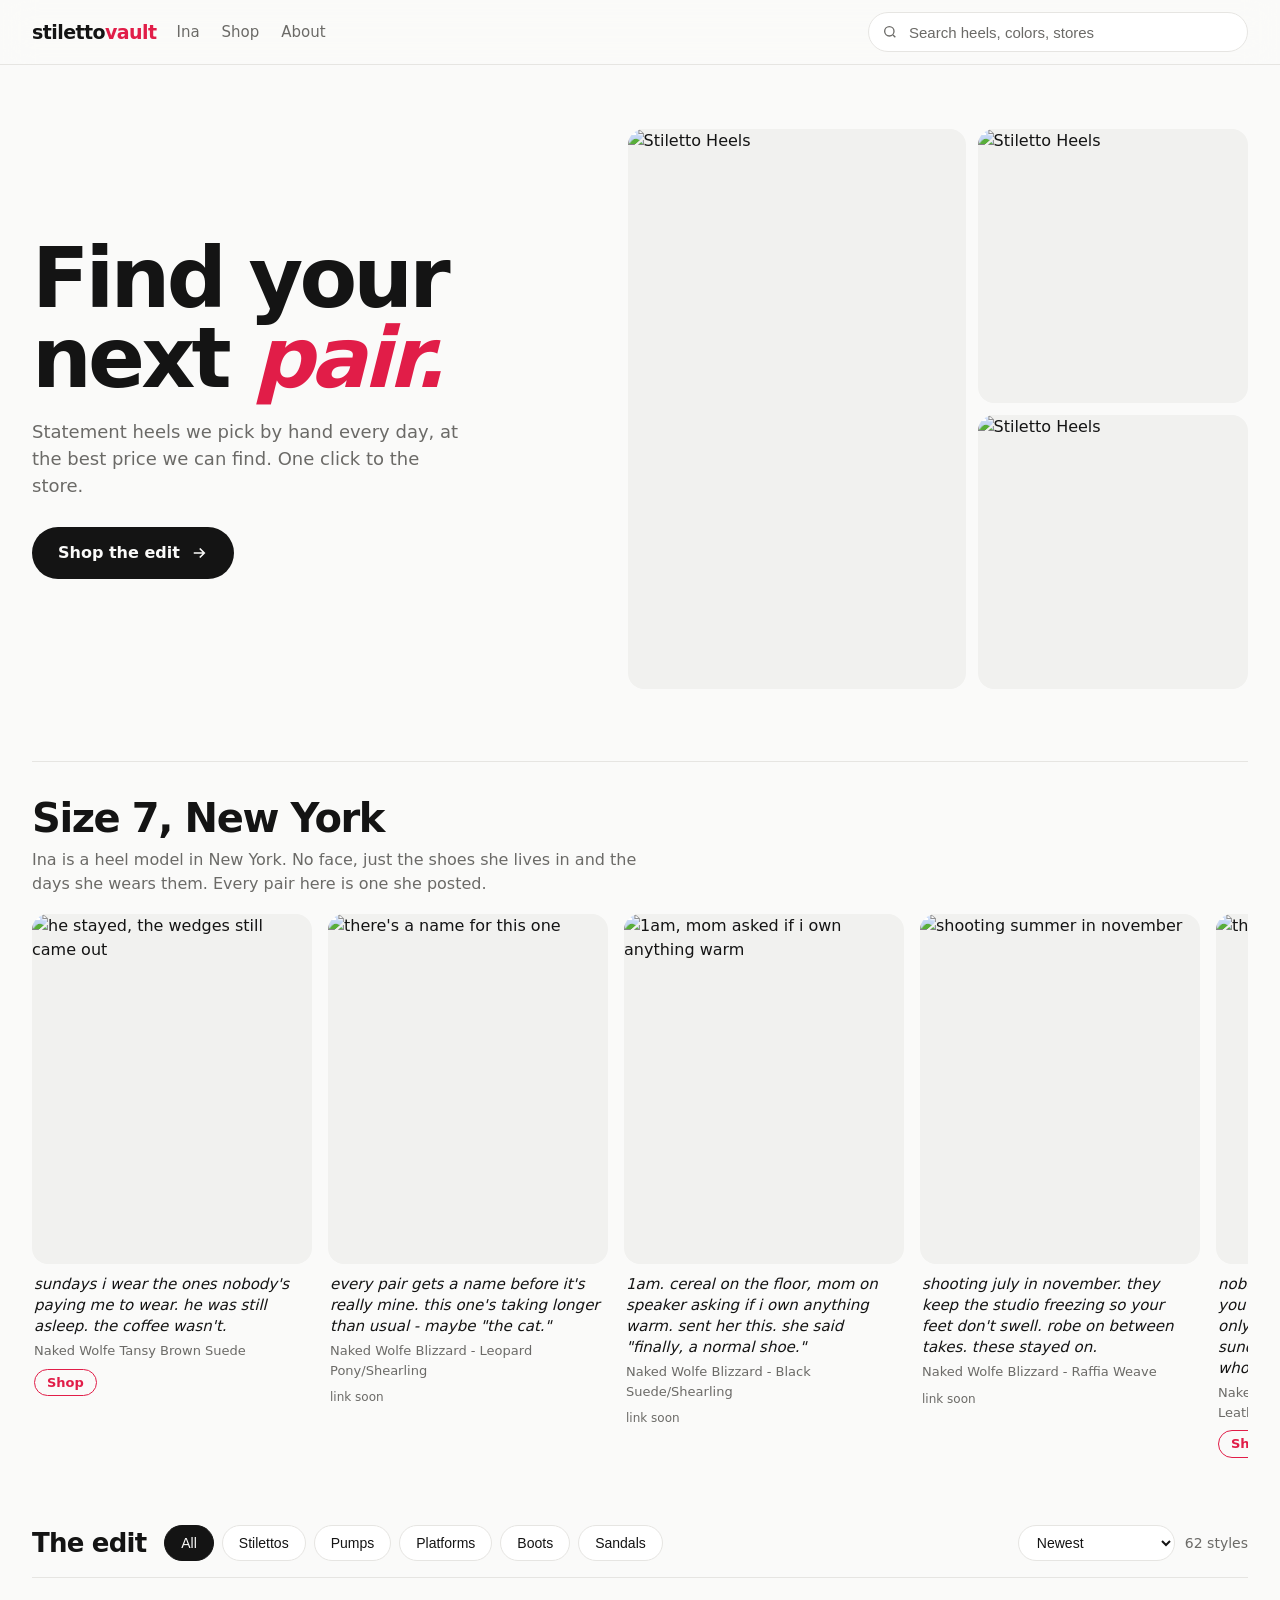
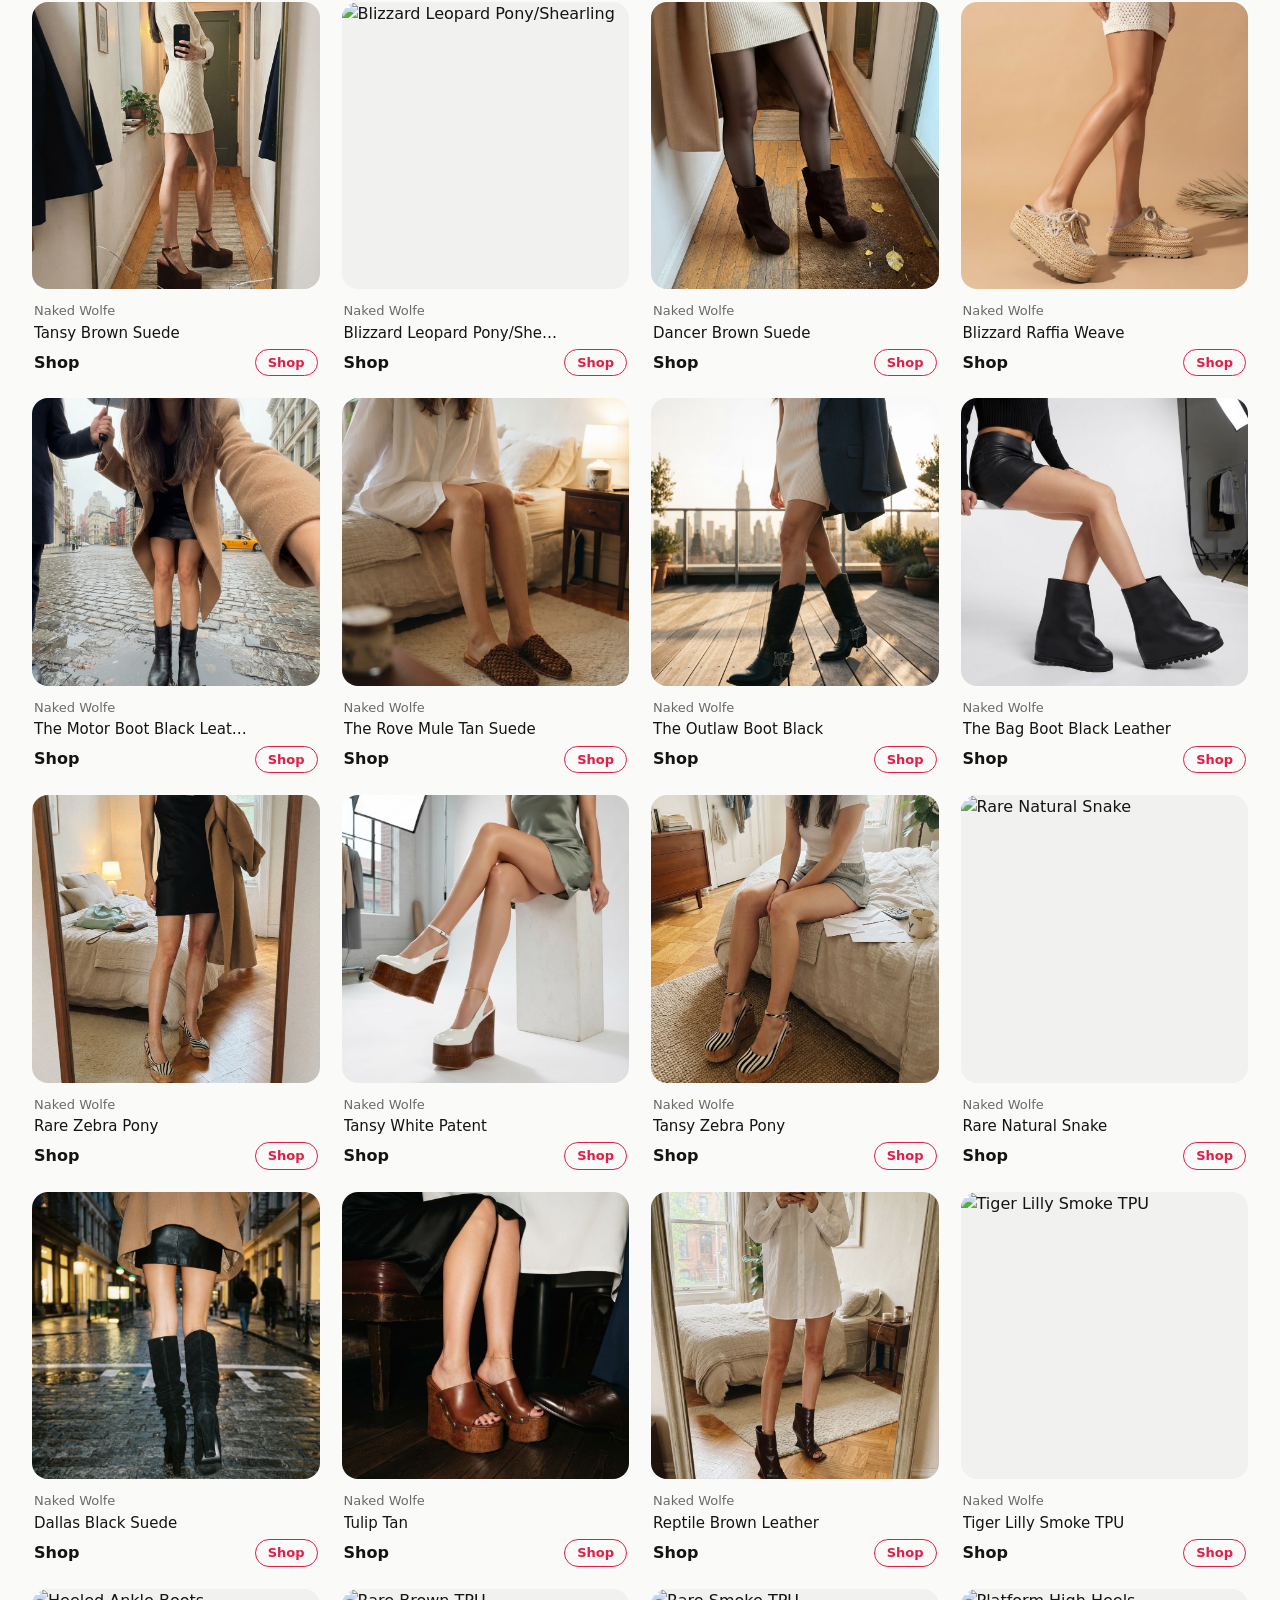
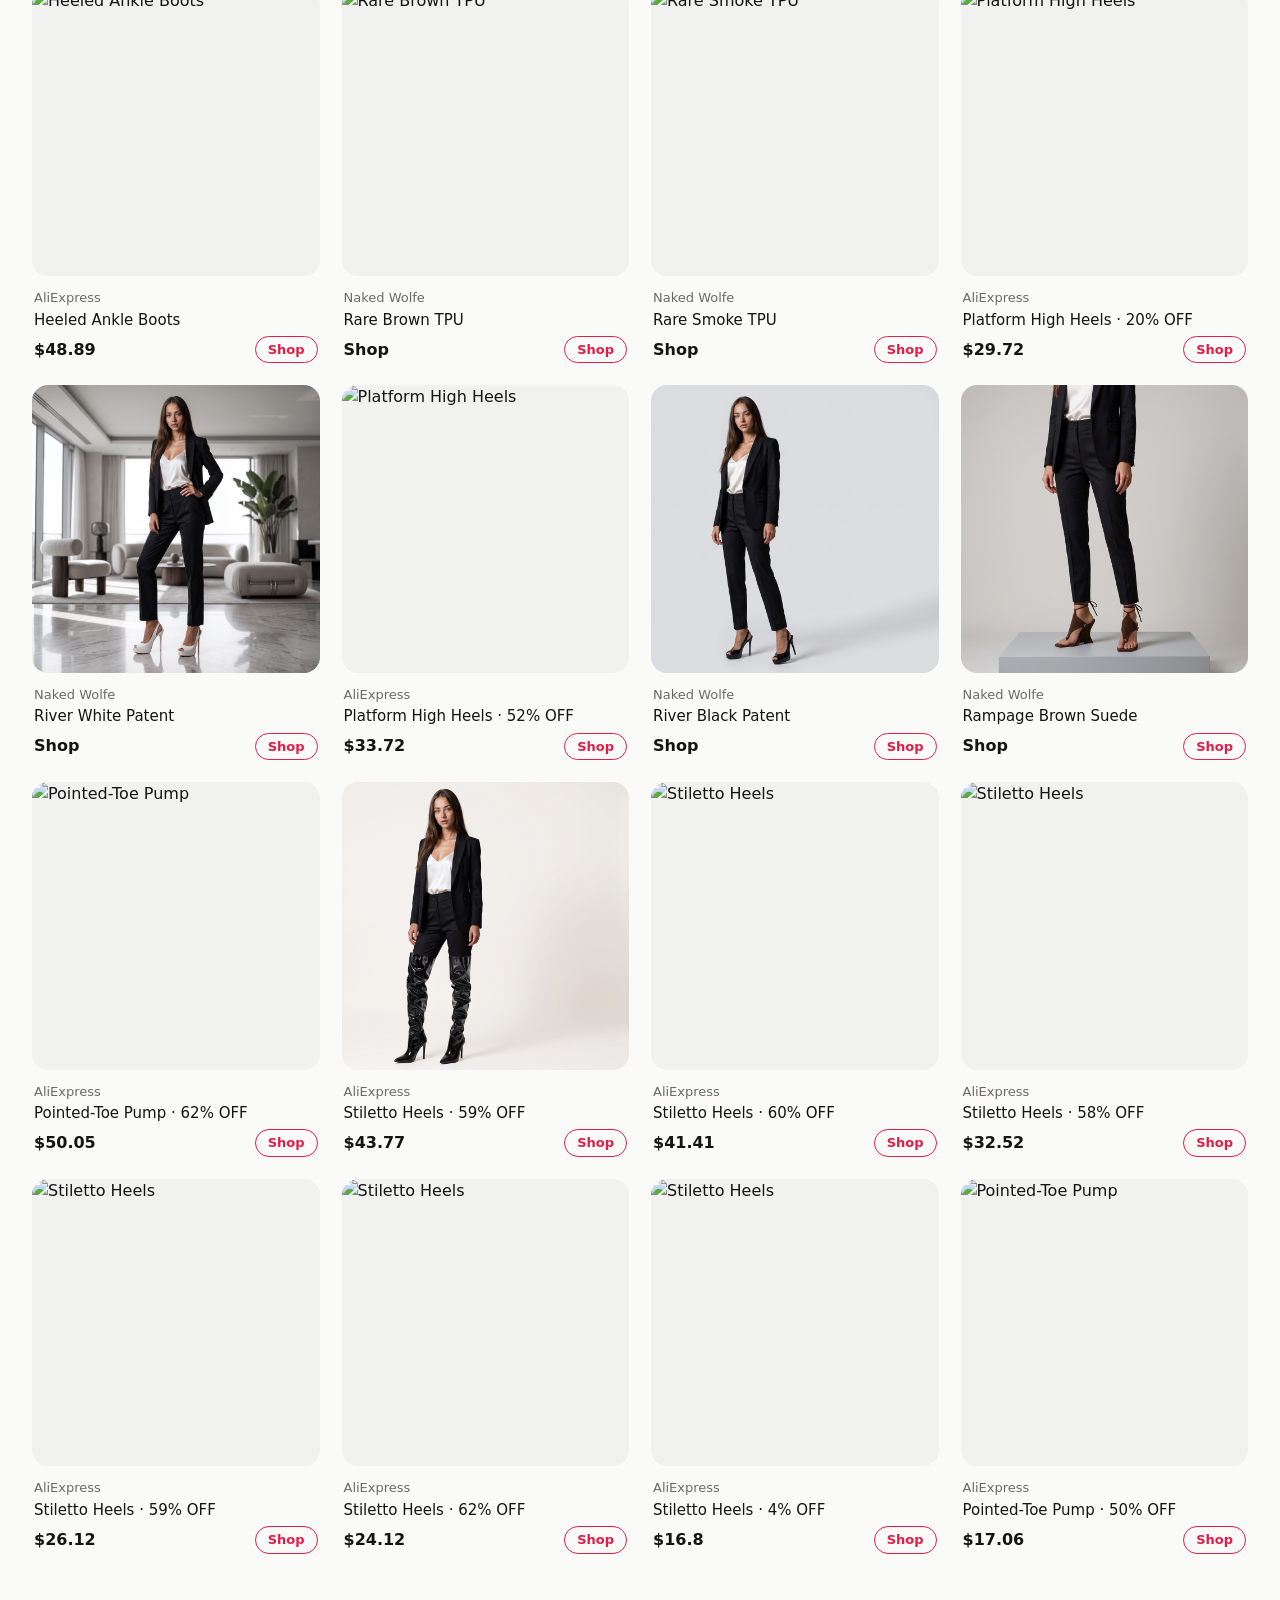
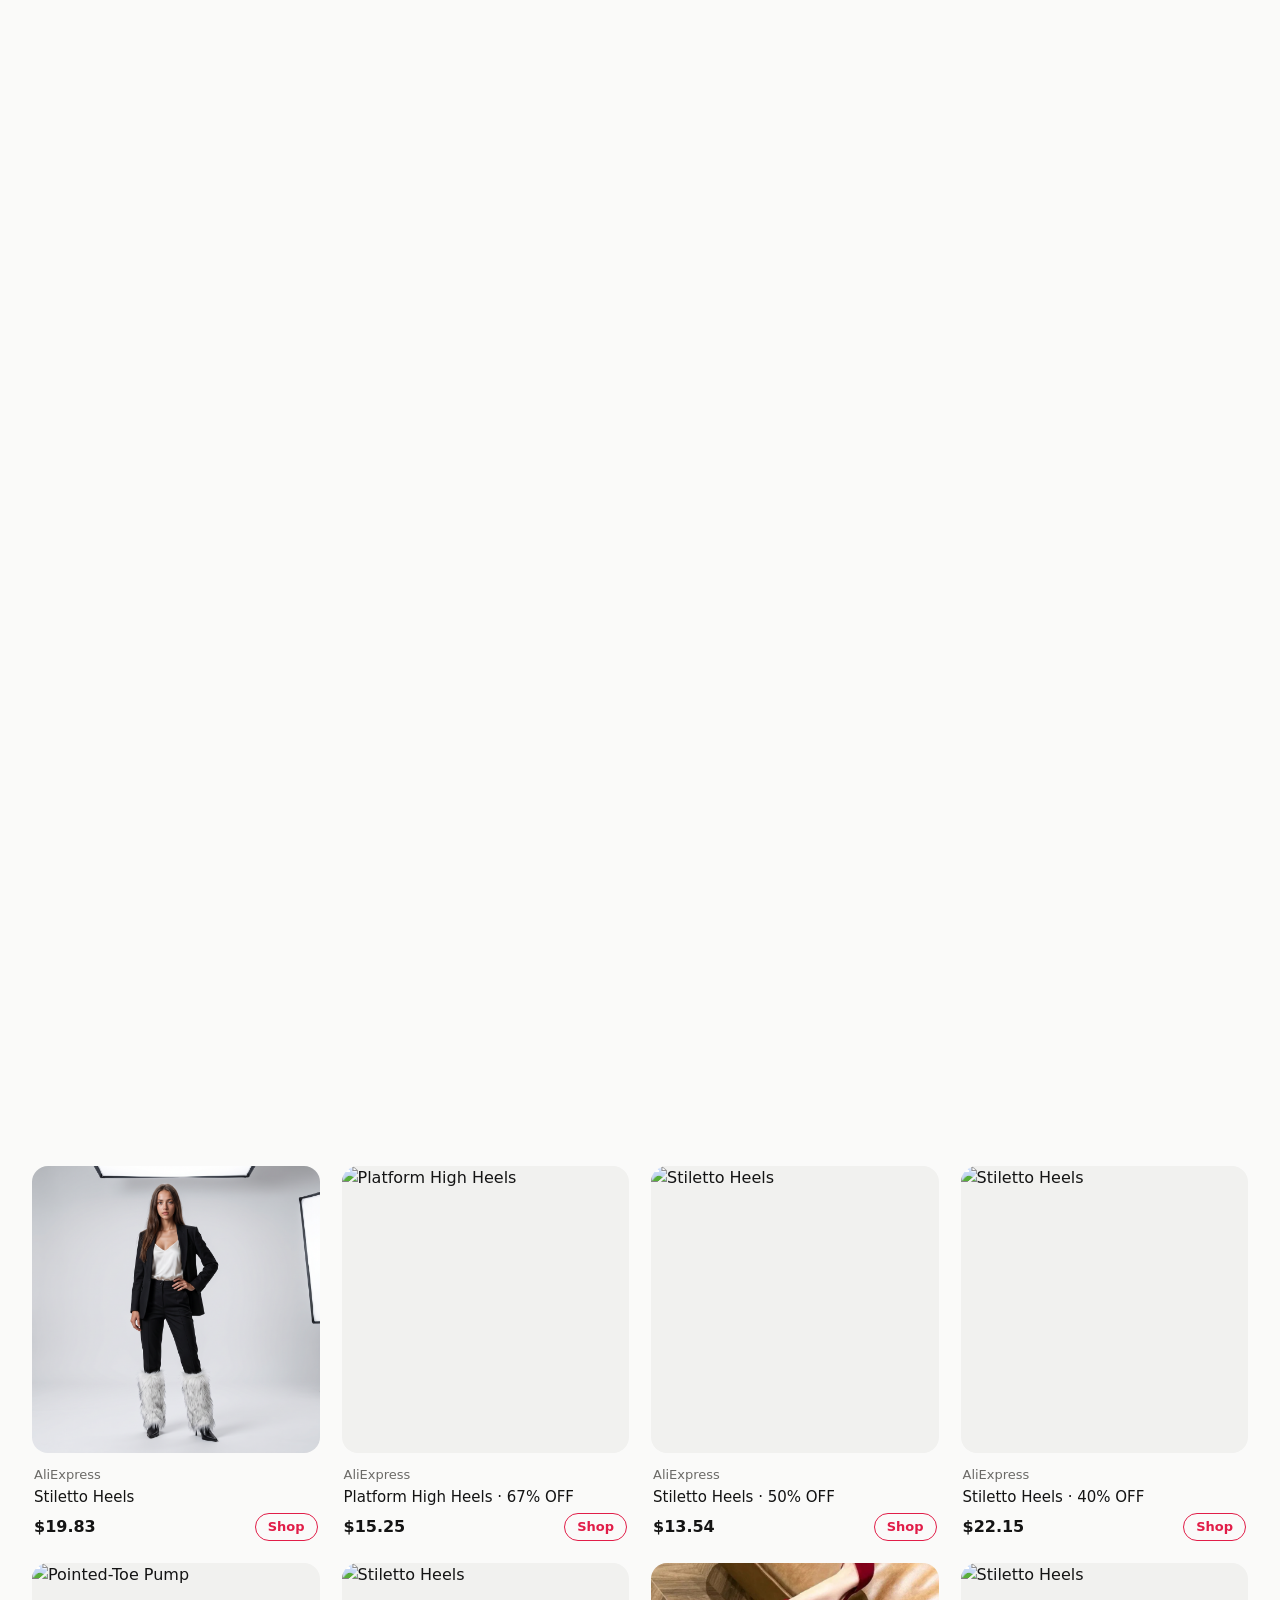
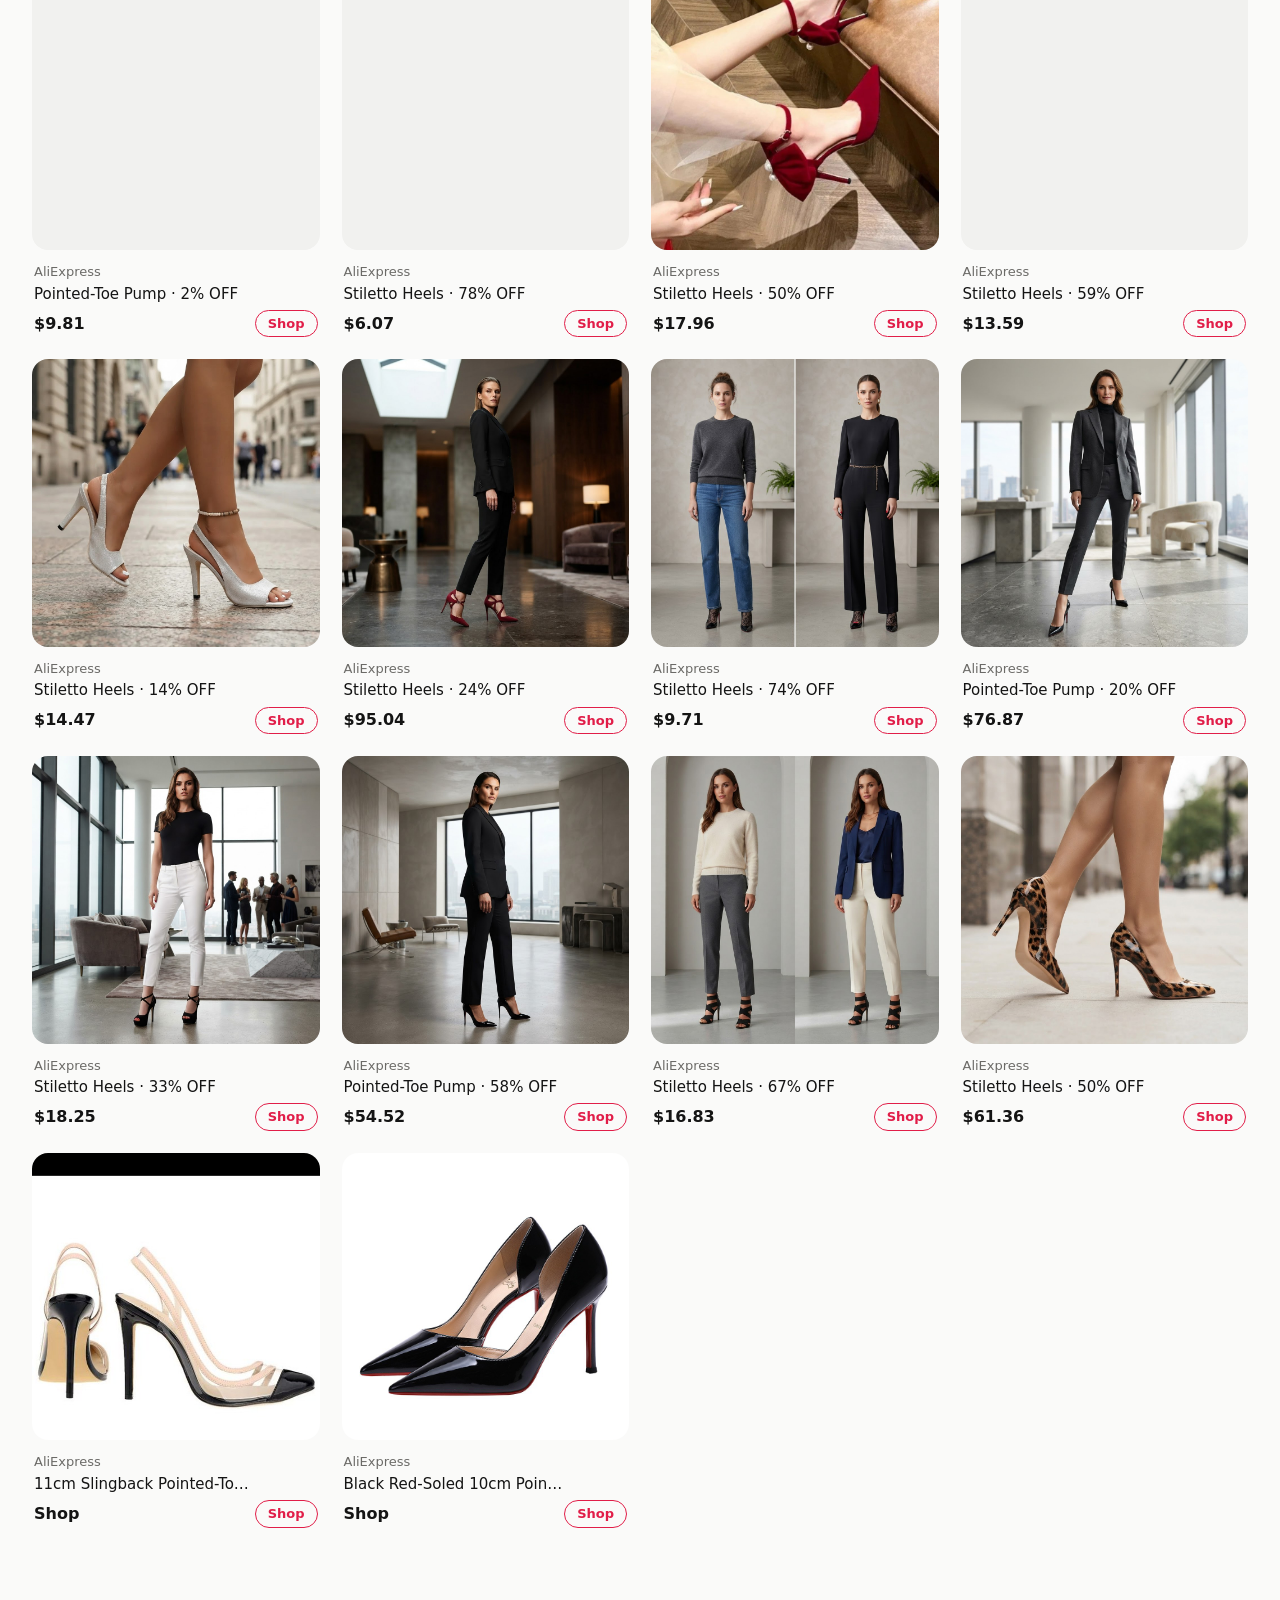
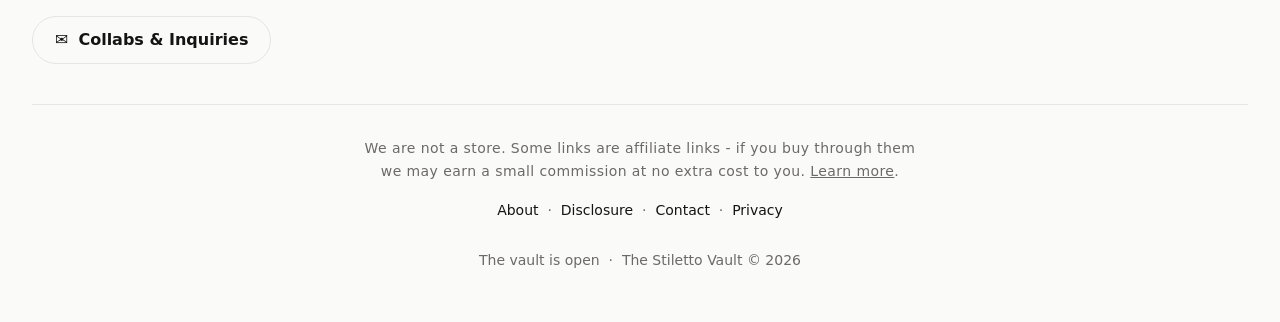
==== commit b90fb1cf: "drop: tansy-brown-suede assets live" ====
--- a/index.html
+++ b/index.html
@@ -295,6 +295,14 @@
     <div class="grid" id="grid">
     <!-- HEELS:START -->
     <div class="pair-grid">
+      <a class="product-card" href="https://nakedwolfe.com/products/tansy-brown-suede?snowball=OFER56992&amp;utm_source=snowball&amp;utm_medium=default-program&amp;utm_campaign=OFER56992" target="_blank" rel="sponsored noopener" onclick="if(window.gtag)gtag('event','affiliate_click',{'shoe':'tansy-brown-suede','discount':''});" data-cat="stilettos" data-color="brown" data-price="" data-disc="0" data-store="Naked Wolfe" data-date="2026-11-19">
+        <img src="img/heels/tansy-brown-suede/ina_A.jpg" alt="Tansy Brown Suede" loading="lazy">
+        <div class="card-info">
+          <span class="card-store">Naked Wolfe</span>
+          <span class="card-name">Tansy Brown Suede</span>
+          <span class="card-price">Shop</span>
+        </div>
+      </a>
       <a class="product-card" href="https://nakedwolfe.com/products/blizzard-suede-shearling-leopard-pony?snowball=OFER56992&amp;utm_source=snowball&amp;utm_medium=default-program&amp;utm_campaign=OFER56992" target="_blank" rel="sponsored noopener" onclick="if(window.gtag)gtag('event','affiliate_click',{'shoe':'blizzard-suede-shearling-leopard-pony','discount':''});" data-cat="stilettos" data-color="leopard" data-price="" data-disc="0" data-store="Naked Wolfe" data-date="2026-11-18">
         <img src="img/heels/blizzard-suede-shearling-leopard-pony/ina_A.jpg" alt="Blizzard Leopard Pony/Shearling" loading="lazy">
         <div class="card-info">
@@ -303,6 +311,9 @@
           <span class="card-price">Shop</span>
         </div>
       </a>
+    </div>
+    <div class="pair-sep">· · ·</div>
+    <div class="pair-grid">
       <a class="product-card" href="https://nakedwolfe.com/products/dancer-brown-suede?snowball=OFER56992&amp;utm_source=snowball&amp;utm_medium=default-program&amp;utm_campaign=OFER56992" target="_blank" rel="sponsored noopener" onclick="if(window.gtag)gtag('event','affiliate_click',{'shoe':'dancer-brown-suede','discount':''});" data-cat="stilettos" data-color="brown" data-price="" data-disc="0" data-store="Naked Wolfe" data-date="2026-11-16">
         <img src="img/heels/dancer-brown-suede/ina_A.jpg" alt="Dancer Brown Suede" loading="lazy">
         <div class="card-info">
@@ -311,9 +322,6 @@
           <span class="card-price">Shop</span>
         </div>
       </a>
-    </div>
-    <div class="pair-sep">· · ·</div>
-    <div class="pair-grid">
       <a class="product-card" href="https://nakedwolfe.com/products/blizzard-rafia-weave?snowball=OFER56992&amp;utm_source=snowball&amp;utm_medium=default-program&amp;utm_campaign=OFER56992" target="_blank" rel="sponsored noopener" onclick="if(window.gtag)gtag('event','affiliate_click',{'shoe':'blizzard-rafia-weave','discount':''});" data-cat="stilettos" data-color="" data-price="" data-disc="0" data-store="Naked Wolfe" data-date="2026-11-16">
         <img src="img/heels/blizzard-rafia-weave/ina_A.jpg" alt="Blizzard Raffia Weave" loading="lazy">
         <div class="card-info">
@@ -322,6 +330,9 @@
           <span class="card-price">Shop</span>
         </div>
       </a>
+    </div>
+    <div class="pair-sep">· · ·</div>
+    <div class="pair-grid">
       <a class="product-card" href="https://nakedwolfe.com/products/the-motor-boot-black-leather?snowball=OFER56992&amp;utm_source=snowball&amp;utm_medium=default-program&amp;utm_campaign=OFER56992" target="_blank" rel="sponsored noopener" onclick="if(window.gtag)gtag('event','affiliate_click',{'shoe':'the-motor-boot-black-leather','discount':''});" data-cat="boots" data-color="black" data-price="" data-disc="0" data-store="Naked Wolfe" data-date="2026-11-16">
         <img src="img/heels/the-motor-boot-black-leather/ina_A.jpg" alt="The Motor Boot Black Leather" loading="lazy">
         <div class="card-info">
@@ -330,9 +341,6 @@
           <span class="card-price">Shop</span>
         </div>
       </a>
-    </div>
-    <div class="pair-sep">· · ·</div>
-    <div class="pair-grid">
       <a class="product-card" href="https://nakedwolfe.com/products/the-rove-mule-tan-suede-1?snowball=OFER56992&amp;utm_source=snowball&amp;utm_medium=default-program&amp;utm_campaign=OFER56992" target="_blank" rel="sponsored noopener" onclick="if(window.gtag)gtag('event','affiliate_click',{'shoe':'the-rove-mule-tan-suede-1','discount':''});" data-cat="sandals" data-color="" data-price="" data-disc="0" data-store="Naked Wolfe" data-date="2026-11-05">
         <img src="img/heels/the-rove-mule-tan-suede-1/ina_A.jpg" alt="The Rove Mule Tan Suede" loading="lazy">
         <div class="card-info">
@@ -341,6 +349,9 @@
           <span class="card-price">Shop</span>
         </div>
       </a>
+    </div>
+    <div class="pair-sep">· · ·</div>
+    <div class="pair-grid">
       <a class="product-card" href="https://nakedwolfe.com/products/the-outlaw-boot-black?snowball=OFER56992&amp;utm_source=snowball&amp;utm_medium=default-program&amp;utm_campaign=OFER56992" target="_blank" rel="sponsored noopener" onclick="if(window.gtag)gtag('event','affiliate_click',{'shoe':'the-outlaw-boot-black','discount':''});" data-cat="boots" data-color="black" data-price="" data-disc="0" data-store="Naked Wolfe" data-date="2026-10-09">
         <img src="img/heels/the-outlaw-boot-black/ina_A.jpg" alt="The Outlaw Boot Black" loading="lazy">
         <div class="card-info">
@@ -349,9 +360,6 @@
           <span class="card-price">Shop</span>
         </div>
       </a>
-    </div>
-    <div class="pair-sep">· · ·</div>
-    <div class="pair-grid">
       <a class="product-card" href="https://nakedwolfe.com/products/the-bag-boot-black-leather?snowball=OFER56992&amp;utm_source=snowball&amp;utm_medium=default-program&amp;utm_campaign=OFER56992" target="_blank" rel="sponsored noopener" onclick="if(window.gtag)gtag('event','affiliate_click',{'shoe':'the-bag-boot-black-leather','discount':''});" data-cat="boots" data-color="black" data-price="" data-disc="0" data-store="Naked Wolfe" data-date="2026-10-12">
         <img src="img/heels/the-bag-boot-black-leather/ina_A.jpg" alt="The Bag Boot Black Leather" loading="lazy">
         <div class="card-info">
@@ -360,6 +368,9 @@
           <span class="card-price">Shop</span>
         </div>
       </a>
+    </div>
+    <div class="pair-sep">· · ·</div>
+    <div class="pair-grid">
       <a class="product-card" href="https://nakedwolfe.com/products/rare-zebra-pony?snowball=OFER56992&amp;utm_source=snowball&amp;utm_medium=default-program&amp;utm_campaign=OFER56992" target="_blank" rel="sponsored noopener" onclick="if(window.gtag)gtag('event','affiliate_click',{'shoe':'rare-zebra-pony','discount':''});" data-cat="stilettos" data-color="" data-price="" data-disc="0" data-store="Naked Wolfe" data-date="2026-10-16">
         <img src="img/heels/rare-zebra-pony/ina_A.jpg" alt="Rare Zebra Pony" loading="lazy">
         <div class="card-info">
@@ -368,9 +379,6 @@
           <span class="card-price">Shop</span>
         </div>
       </a>
-    </div>
-    <div class="pair-sep">· · ·</div>
-    <div class="pair-grid">
       <a class="product-card" href="https://nakedwolfe.com/products/tansy-white-patent?snowball=OFER56992&amp;utm_source=snowball&amp;utm_medium=default-program&amp;utm_campaign=OFER56992" target="_blank" rel="sponsored noopener" onclick="if(window.gtag)gtag('event','affiliate_click',{'shoe':'tansy-white-patent','discount':''});" data-cat="stilettos" data-color="white" data-price="" data-disc="0" data-store="Naked Wolfe" data-date="2026-10-21">
         <img src="img/heels/tansy-white-patent/ina_A.jpg" alt="Tansy White Patent" loading="lazy">
         <div class="card-info">
@@ -379,6 +387,9 @@
           <span class="card-price">Shop</span>
         </div>
       </a>
+    </div>
+    <div class="pair-sep">· · ·</div>
+    <div class="pair-grid">
       <a class="product-card" href="https://nakedwolfe.com/products/tansy-zebra-pony?snowball=OFER56992&amp;utm_source=snowball&amp;utm_medium=default-program&amp;utm_campaign=OFER56992" target="_blank" rel="sponsored noopener" onclick="if(window.gtag)gtag('event','affiliate_click',{'shoe':'tansy-zebra-pony','discount':''});" data-cat="stilettos" data-color="" data-price="" data-disc="0" data-store="Naked Wolfe" data-date="2026-10-22">
         <img src="img/heels/tansy-zebra-pony/ina_A.jpg" alt="Tansy Zebra Pony" loading="lazy">
         <div class="card-info">
@@ -387,9 +398,6 @@
           <span class="card-price">Shop</span>
         </div>
       </a>
-    </div>
-    <div class="pair-sep">· · ·</div>
-    <div class="pair-grid">
       <a class="product-card" href="https://nakedwolfe.com/products/rare-natural-snake?snowball=OFER56992&amp;utm_source=snowball&amp;utm_medium=default-program&amp;utm_campaign=OFER56992" target="_blank" rel="sponsored noopener" onclick="if(window.gtag)gtag('event','affiliate_click',{'shoe':'rare-natural-snake','discount':''});" data-cat="stilettos" data-color="" data-price="" data-disc="0" data-store="Naked Wolfe" data-date="2026-10-16">
         <img src="img/heels/rare-natural-snake/ina_A.png" alt="Rare Natural Snake" loading="lazy">
         <div class="card-info">
@@ -398,6 +406,9 @@
           <span class="card-price">Shop</span>
         </div>
       </a>
+    </div>
+    <div class="pair-sep">· · ·</div>
+    <div class="pair-grid">
       <a class="product-card" href="https://nakedwolfe.com/products/dallas-black-suede?snowball=OFER56992&amp;utm_source=snowball&amp;utm_medium=default-program&amp;utm_campaign=OFER56992" target="_blank" rel="sponsored noopener" onclick="if(window.gtag)gtag('event','affiliate_click',{'shoe':'dallas-black-suede','discount':''});" data-cat="stilettos" data-color="black" data-price="" data-disc="0" data-store="Naked Wolfe" data-date="2026-10-18">
         <img src="img/heels/dallas-black-suede/ina_B.jpg" alt="Dallas Black Suede" loading="lazy">
         <div class="card-info">
@@ -406,9 +417,6 @@
           <span class="card-price">Shop</span>
         </div>
       </a>
-    </div>
-    <div class="pair-sep">· · ·</div>
-    <div class="pair-grid">
       <a class="product-card" href="https://nakedwolfe.com/products/tulip-tan?snowball=OFER56992&amp;utm_source=snowball&amp;utm_medium=default-program&amp;utm_campaign=OFER56992" target="_blank" rel="sponsored noopener" onclick="if(window.gtag)gtag('event','affiliate_click',{'shoe':'tulip-tan','discount':''});" data-cat="stilettos" data-color="" data-price="" data-disc="0" data-store="Naked Wolfe" data-date="2026-10-23">
         <img src="img/heels/tulip-tan/ina_A.jpg" alt="Tulip Tan" loading="lazy">
         <div class="card-info">
@@ -417,6 +425,9 @@
           <span class="card-price">Shop</span>
         </div>
       </a>
+    </div>
+    <div class="pair-sep">· · ·</div>
+    <div class="pair-grid">
       <a class="product-card" href="https://nakedwolfe.com/products/reptile-brown-leather?snowball=OFER56992&amp;utm_source=snowball&amp;utm_medium=default-program&amp;utm_campaign=OFER56992" target="_blank" rel="sponsored noopener" onclick="if(window.gtag)gtag('event','affiliate_click',{'shoe':'reptile-brown-leather','discount':''});" data-cat="stilettos" data-color="brown" data-price="" data-disc="0" data-store="Naked Wolfe" data-date="2026-10-20">
         <img src="img/heels/reptile-brown-leather/ina_A.jpg" alt="Reptile Brown Leather" loading="lazy">
         <div class="card-info">
@@ -425,9 +436,6 @@
           <span class="card-price">Shop</span>
         </div>
       </a>
-    </div>
-    <div class="pair-sep">· · ·</div>
-    <div class="pair-grid">
       <a class="product-card" href="https://nakedwolfe.com/products/tiger-lilly-smoke-tpu?snowball=OFER56992&amp;utm_source=snowball&amp;utm_medium=default-program&amp;utm_campaign=OFER56992" target="_blank" rel="sponsored noopener" onclick="if(window.gtag)gtag('event','affiliate_click',{'shoe':'tiger-lilly-smoke-tpu','discount':''});" data-cat="stilettos" data-color="" data-price="" data-disc="0" data-store="Naked Wolfe" data-date="2026-10-08">
         <img src="img/heels/tiger-lilly-smoke-tpu.jpg" alt="Tiger Lilly Smoke TPU" loading="lazy">
         <div class="card-info">
@@ -436,6 +444,9 @@
           <span class="card-price">Shop</span>
         </div>
       </a>
+    </div>
+    <div class="pair-sep">· · ·</div>
+    <div class="pair-grid">
       <a class="product-card" href="https://rzekl.com/g/1e8d1144949a9d9ab95916525dc3e8/?subid=heeled-ankle-boots-3256808371208917&amp;ulp=https%3A%2F%2Fwww.aliexpress.com%2Fitem%2F3256808371208917.html" target="_blank" rel="sponsored noopener" onclick="if(window.gtag)gtag('event','affiliate_click',{'shoe':'heeled-ankle-boots-3256808371208917','discount':''});" data-cat="boots" data-color="" data-price="48.89" data-disc="0" data-store="AliExpress" data-date="2026-10-07">
         <img src="img/heels/heeled-ankle-boots-3256808371208917.jpg" alt="Heeled Ankle Boots" loading="lazy">
         <div class="card-info">
@@ -444,9 +455,6 @@
           <span class="card-price">$48.89</span>
         </div>
       </a>
-    </div>
-    <div class="pair-sep">· · ·</div>
-    <div class="pair-grid">
       <a class="product-card" href="https://nakedwolfe.com/products/rare-brown-tpu?snowball=OFER56992&amp;utm_source=snowball&amp;utm_medium=default-program&amp;utm_campaign=OFER56992" target="_blank" rel="sponsored noopener" onclick="if(window.gtag)gtag('event','affiliate_click',{'shoe':'rare-brown-tpu','discount':''});" data-cat="stilettos" data-color="brown" data-price="" data-disc="0" data-store="Naked Wolfe" data-date="2026-10-07">
         <img src="img/heels/rare-brown-tpu.jpg" alt="Rare Brown TPU" loading="lazy">
         <div class="card-info">
@@ -455,6 +463,9 @@
           <span class="card-price">Shop</span>
         </div>
       </a>
+    </div>
+    <div class="pair-sep">· · ·</div>
+    <div class="pair-grid">
       <a class="product-card" href="https://nakedwolfe.com/products/rare-smoke-tpu?snowball=OFER56992&amp;utm_source=snowball&amp;utm_medium=default-program&amp;utm_campaign=OFER56992" target="_blank" rel="sponsored noopener" onclick="if(window.gtag)gtag('event','affiliate_click',{'shoe':'rare-smoke-tpu','discount':''});" data-cat="stilettos" data-color="" data-price="" data-disc="0" data-store="Naked Wolfe" data-date="2026-10-07">
         <img src="img/heels/rare-smoke-tpu.jpg" alt="Rare Smoke TPU" loading="lazy">
         <div class="card-info">
@@ -463,9 +474,6 @@
           <span class="card-price">Shop</span>
         </div>
       </a>
-    </div>
-    <div class="pair-sep">· · ·</div>
-    <div class="pair-grid">
       <a class="product-card" href="https://rzekl.com/g/1e8d1144949a9d9ab95916525dc3e8/?subid=platform-high-heels-3256811369943536&amp;ulp=https%3A%2F%2Fwww.aliexpress.com%2Fitem%2F3256811369943536.html" target="_blank" rel="sponsored noopener" onclick="if(window.gtag)gtag('event','affiliate_click',{'shoe':'platform-high-heels-3256811369943536','discount':'20%'});" data-cat="platforms" data-color="" data-price="29.72" data-disc="20" data-store="AliExpress" data-date="2026-10-05">
         <img src="img/heels/platform-high-heels-3256811369943536.jpg" alt="Platform High Heels" loading="lazy">
         <span class="card-badge">-20%</span>
@@ -475,6 +483,9 @@
           <span class="card-price">$29.72</span>
         </div>
       </a>
+    </div>
+    <div class="pair-sep">· · ·</div>
+    <div class="pair-grid">
       <a class="product-card" href="https://nakedwolfe.com/products/river-white-patent?snowball=OFER56992&amp;utm_source=snowball&amp;utm_medium=default-program&amp;utm_campaign=OFER56992" target="_blank" rel="sponsored noopener" onclick="if(window.gtag)gtag('event','affiliate_click',{'shoe':'river-white-patent','discount':''});" data-cat="stilettos" data-color="white" data-price="" data-disc="0" data-store="Naked Wolfe" data-date="2026-10-05">
         <img src="img/heels/river-white-patent.jpg" alt="River White Patent" loading="lazy">
         <div class="card-info">
@@ -483,9 +494,6 @@
           <span class="card-price">Shop</span>
         </div>
       </a>
-    </div>
-    <div class="pair-sep">· · ·</div>
-    <div class="pair-grid">
       <a class="product-card" href="https://rzekl.com/g/1e8d1144949a9d9ab95916525dc3e8/?subid=platform-high-heels-3256810584098285&amp;ulp=https%3A%2F%2Fwww.aliexpress.com%2Fitem%2F3256810584098285.html" target="_blank" rel="sponsored noopener" onclick="if(window.gtag)gtag('event','affiliate_click',{'shoe':'platform-high-heels-3256810584098285','discount':'52%'});" data-cat="platforms" data-color="" data-price="33.72" data-disc="52" data-store="AliExpress" data-date="2026-10-04">
         <img src="img/heels/platform-high-heels-3256810584098285.jpg" alt="Platform High Heels" loading="lazy">
         <span class="card-badge">-52%</span>
@@ -495,6 +503,9 @@
           <span class="card-price">$33.72</span>
         </div>
       </a>
+    </div>
+    <div class="pair-sep">· · ·</div>
+    <div class="pair-grid">
       <a class="product-card" href="https://nakedwolfe.com/products/river-black-patent?snowball=OFER56992&amp;utm_source=snowball&amp;utm_medium=default-program&amp;utm_campaign=OFER56992" target="_blank" rel="sponsored noopener" onclick="if(window.gtag)gtag('event','affiliate_click',{'shoe':'river-black-patent','discount':''});" data-cat="stilettos" data-color="black" data-price="" data-disc="0" data-store="Naked Wolfe" data-date="2026-10-04">
         <img src="img/heels/river-black-patent.jpg" alt="River Black Patent" loading="lazy">
         <div class="card-info">
@@ -503,9 +514,6 @@
           <span class="card-price">Shop</span>
         </div>
       </a>
-    </div>
-    <div class="pair-sep">· · ·</div>
-    <div class="pair-grid">
       <a class="product-card" href="https://nakedwolfe.com/products/rampage-brown-suede?snowball=OFER56992&amp;utm_source=snowball&amp;utm_medium=default-program&amp;utm_campaign=OFER56992" target="_blank" rel="sponsored noopener" onclick="if(window.gtag)gtag('event','affiliate_click',{'shoe':'rampage-brown-suede','discount':''});" data-cat="stilettos" data-color="brown" data-price="" data-disc="0" data-store="Naked Wolfe" data-date="2026-10-02">
         <img src="img/heels/rampage-brown-suede.jpg" alt="Rampage Brown Suede" loading="lazy">
         <div class="card-info">
@@ -514,6 +522,9 @@
           <span class="card-price">Shop</span>
         </div>
       </a>
+    </div>
+    <div class="pair-sep">· · ·</div>
+    <div class="pair-grid">
       <a class="product-card" href="https://rzekl.com/g/1e8d1144949a9d9ab95916525dc3e8/?subid=pointed-toe-pump-3256807553262560&amp;ulp=https%3A%2F%2Fwww.aliexpress.com%2Fitem%2F3256807553262560.html" target="_blank" rel="sponsored noopener" onclick="if(window.gtag)gtag('event','affiliate_click',{'shoe':'pointed-toe-pump-3256807553262560','discount':'62%'});" data-cat="pumps" data-color="" data-price="50.05" data-disc="62" data-store="AliExpress" data-date="2026-10-01">
         <img src="img/heels/pointed-toe-pump-3256807553262560.jpg" alt="Pointed-Toe Pump" loading="lazy">
         <span class="card-badge">-62%</span>
@@ -523,9 +534,6 @@
           <span class="card-price">$50.05</span>
         </div>
       </a>
-    </div>
-    <div class="pair-sep">· · ·</div>
-    <div class="pair-grid">
       <a class="product-card" href="https://rzekl.com/g/1e8d1144949a9d9ab95916525dc3e8/?subid=stiletto-heels-3256805663137456&amp;ulp=https%3A%2F%2Fwww.aliexpress.com%2Fitem%2F3256805663137456.html" target="_blank" rel="sponsored noopener" onclick="if(window.gtag)gtag('event','affiliate_click',{'shoe':'stiletto-heels-3256805663137456','discount':'59%'});" data-cat="stilettos" data-color="" data-price="43.77" data-disc="59" data-store="AliExpress" data-date="2026-09-29">
         <img src="img/heels/stiletto-heels-3256805663137456.jpg" alt="Stiletto Heels" loading="lazy">
         <span class="card-badge">-59%</span>
@@ -535,6 +543,9 @@
           <span class="card-price">$43.77</span>
         </div>
       </a>
+    </div>
+    <div class="pair-sep">· · ·</div>
+    <div class="pair-grid">
       <a class="product-card" href="https://rzekl.com/g/1e8d1144949a9d9ab95916525dc3e8/?subid=stiletto-heels-3256809356402716&amp;ulp=https%3A%2F%2Fwww.aliexpress.com%2Fitem%2F3256809356402716.html" target="_blank" rel="sponsored noopener" onclick="if(window.gtag)gtag('event','affiliate_click',{'shoe':'stiletto-heels-3256809356402716','discount':'60%'});" data-cat="stilettos" data-color="" data-price="41.41" data-disc="60" data-store="AliExpress" data-date="2026-09-29">
         <img src="img/heels/stiletto-heels-3256809356402716.jpg" alt="Stiletto Heels" loading="lazy">
         <span class="card-badge">-60%</span>
@@ -544,9 +555,6 @@
           <span class="card-price">$41.41</span>
         </div>
       </a>
-    </div>
-    <div class="pair-sep">· · ·</div>
-    <div class="pair-grid">
       <a class="product-card" href="https://rzekl.com/g/1e8d1144949a9d9ab95916525dc3e8/?subid=stiletto-heels-3256810098789067&amp;ulp=https%3A%2F%2Fwww.aliexpress.com%2Fitem%2F3256810098789067.html" target="_blank" rel="sponsored noopener" onclick="if(window.gtag)gtag('event','affiliate_click',{'shoe':'stiletto-heels-3256810098789067','discount':'58%'});" data-cat="stilettos" data-color="" data-price="32.52" data-disc="58" data-store="AliExpress" data-date="2026-09-29">
         <img src="img/heels/stiletto-heels-3256810098789067.jpg" alt="Stiletto Heels" loading="lazy">
         <span class="card-badge">-58%</span>
@@ -556,6 +564,9 @@
           <span class="card-price">$32.52</span>
         </div>
       </a>
+    </div>
+    <div class="pair-sep">· · ·</div>
+    <div class="pair-grid">
       <a class="product-card" href="https://rzekl.com/g/1e8d1144949a9d9ab95916525dc3e8/?subid=stiletto-heels-3256808182719166&amp;ulp=https%3A%2F%2Fwww.aliexpress.com%2Fitem%2F3256808182719166.html" target="_blank" rel="sponsored noopener" onclick="if(window.gtag)gtag('event','affiliate_click',{'shoe':'stiletto-heels-3256808182719166','discount':'59%'});" data-cat="stilettos" data-color="" data-price="26.12" data-disc="59" data-store="AliExpress" data-date="2026-09-29">
         <img src="img/heels/stiletto-heels-3256808182719166.jpg" alt="Stiletto Heels" loading="lazy">
         <span class="card-badge">-59%</span>
@@ -565,9 +576,6 @@
           <span class="card-price">$26.12</span>
         </div>
       </a>
-    </div>
-    <div class="pair-sep">· · ·</div>
-    <div class="pair-grid">
       <a class="product-card" href="https://rzekl.com/g/1e8d1144949a9d9ab95916525dc3e8/?subid=stiletto-heels-3256807554485090&amp;ulp=https%3A%2F%2Fwww.aliexpress.com%2Fitem%2F3256807554485090.html" target="_blank" rel="sponsored noopener" onclick="if(window.gtag)gtag('event','affiliate_click',{'shoe':'stiletto-heels-3256807554485090','discount':'62%'});" data-cat="stilettos" data-color="" data-price="24.12" data-disc="62" data-store="AliExpress" data-date="2026-09-28">
         <img src="img/heels/stiletto-heels-3256807554485090.jpg" alt="Stiletto Heels" loading="lazy">
         <span class="card-badge">-62%</span>
@@ -577,6 +585,9 @@
           <span class="card-price">$24.12</span>
         </div>
       </a>
+    </div>
+    <div class="pair-sep">· · ·</div>
+    <div class="pair-grid">
       <a class="product-card" href="https://rzekl.com/g/1e8d1144949a9d9ab95916525dc3e8/?subid=stiletto-heels-3256812048305063&amp;ulp=https%3A%2F%2Fwww.aliexpress.com%2Fitem%2F3256812048305063.html" target="_blank" rel="sponsored noopener" onclick="if(window.gtag)gtag('event','affiliate_click',{'shoe':'stiletto-heels-3256812048305063','discount':'4%'});" data-cat="stilettos" data-color="" data-price="16.80" data-disc="4" data-store="AliExpress" data-date="2026-09-24">
         <img src="img/heels/stiletto-heels-3256812048305063.jpg" alt="Stiletto Heels" loading="lazy">
         <span class="card-badge">-4%</span>
@@ -586,9 +597,6 @@
           <span class="card-price">$16.8</span>
         </div>
       </a>
-    </div>
-    <div class="pair-sep">· · ·</div>
-    <div class="pair-grid">
       <a class="product-card" href="https://rzekl.com/g/1e8d1144949a9d9ab95916525dc3e8/?subid=pointed-toe-pump-3256810301489471&amp;ulp=https%3A%2F%2Fwww.aliexpress.com%2Fitem%2F3256810301489471.html" target="_blank" rel="sponsored noopener" onclick="if(window.gtag)gtag('event','affiliate_click',{'shoe':'pointed-toe-pump-3256810301489471','discount':'50%'});" data-cat="pumps" data-color="" data-price="17.06" data-disc="50" data-store="AliExpress" data-date="2026-09-23">
         <img src="img/heels/pointed-toe-pump-3256810301489471.jpg" alt="Pointed-Toe Pump" loading="lazy">
         <span class="card-badge">-50%</span>
@@ -598,6 +606,9 @@
           <span class="card-price">$17.06</span>
         </div>
       </a>
+    </div>
+    <div class="pair-sep">· · ·</div>
+    <div class="pair-grid">
       <a class="product-card" href="https://rzekl.com/g/1e8d1144949a9d9ab95916525dc3e8/?subid=stiletto-heels-2255800912705100&amp;ulp=https%3A%2F%2Fwww.aliexpress.com%2Fitem%2F2255800912705100.html" target="_blank" rel="sponsored noopener" onclick="if(window.gtag)gtag('event','affiliate_click',{'shoe':'stiletto-heels-2255800912705100','discount':'30%'});" data-cat="stilettos" data-color="" data-price="14.34" data-disc="30" data-store="AliExpress" data-date="2026-09-22">
         <img src="img/heels/stiletto-heels-2255800912705100.jpg" alt="Stiletto Heels" loading="lazy">
         <span class="card-badge">-30%</span>
@@ -607,9 +618,6 @@
           <span class="card-price">$14.34</span>
         </div>
       </a>
-    </div>
-    <div class="pair-sep">· · ·</div>
-    <div class="pair-grid">
       <a class="product-card" href="https://rzekl.com/g/1e8d1144949a9d9ab95916525dc3e8/?subid=stiletto-heels-3256813014380485&amp;ulp=https%3A%2F%2Fwww.aliexpress.com%2Fitem%2F3256813014380485.html" target="_blank" rel="sponsored noopener" onclick="if(window.gtag)gtag('event','affiliate_click',{'shoe':'stiletto-heels-3256813014380485','discount':'78%'});" data-cat="stilettos" data-color="" data-price="44.04" data-disc="78" data-store="AliExpress" data-date="2026-09-18">
         <img src="img/heels/stiletto-heels-3256813014380485.jpg" alt="Stiletto Heels" loading="lazy">
         <span class="card-badge">-78%</span>
@@ -619,6 +627,9 @@
           <span class="card-price">$44.04</span>
         </div>
       </a>
+    </div>
+    <div class="pair-sep">· · ·</div>
+    <div class="pair-grid">
       <a class="product-card" href="https://rzekl.com/g/1e8d1144949a9d9ab95916525dc3e8/?subid=pointed-toe-pump-3256811354738154&amp;ulp=https%3A%2F%2Fwww.aliexpress.com%2Fitem%2F3256811354738154.html" target="_blank" rel="sponsored noopener" onclick="if(window.gtag)gtag('event','affiliate_click',{'shoe':'pointed-toe-pump-3256811354738154','discount':'50%'});" data-cat="pumps" data-color="" data-price="15.12" data-disc="50" data-store="AliExpress" data-date="2026-09-17">
         <img src="img/heels/pointed-toe-pump-3256811354738154.jpg" alt="Pointed-Toe Pump" loading="lazy">
         <span class="card-badge">-50%</span>
@@ -628,9 +639,6 @@
           <span class="card-price">$15.12</span>
         </div>
       </a>
-    </div>
-    <div class="pair-sep">· · ·</div>
-    <div class="pair-grid">
       <a class="product-card" href="https://rzekl.com/g/1e8d1144949a9d9ab95916525dc3e8/?subid=stiletto-heels-3256811752850876&amp;ulp=https%3A%2F%2Fwww.aliexpress.com%2Fitem%2F3256811752850876.html" target="_blank" rel="sponsored noopener" onclick="if(window.gtag)gtag('event','affiliate_click',{'shoe':'stiletto-heels-3256811752850876','discount':'48%'});" data-cat="stilettos" data-color="" data-price="84.93" data-disc="48" data-store="AliExpress" data-date="2026-09-15">
         <img src="img/heels/stiletto-heels-3256811752850876.jpg" alt="Stiletto Heels" loading="lazy">
         <span class="card-badge">-48%</span>
@@ -640,6 +648,9 @@
           <span class="card-price">$84.93</span>
         </div>
       </a>
+    </div>
+    <div class="pair-sep">· · ·</div>
+    <div class="pair-grid">
       <a class="product-card" href="https://rzekl.com/g/1e8d1144949a9d9ab95916525dc3e8/?subid=stiletto-heels-3256812977575450&amp;ulp=https%3A%2F%2Fwww.aliexpress.com%2Fitem%2F3256812977575450.html" target="_blank" rel="sponsored noopener" onclick="if(window.gtag)gtag('event','affiliate_click',{'shoe':'stiletto-heels-3256812977575450','discount':'87%'});" data-cat="stilettos" data-color="" data-price="17.74" data-disc="87" data-store="AliExpress" data-date="2026-09-15">
         <img src="img/heels/stiletto-heels-3256812977575450.jpg" alt="Stiletto Heels" loading="lazy">
         <span class="card-badge">-87%</span>
@@ -649,9 +660,6 @@
           <span class="card-price">$17.74</span>
         </div>
       </a>
-    </div>
-    <div class="pair-sep">· · ·</div>
-    <div class="pair-grid">
       <a class="product-card" href="https://rzekl.com/g/1e8d1144949a9d9ab95916525dc3e8/?subid=stiletto-heels-3256807138421381&amp;ulp=https%3A%2F%2Fwww.aliexpress.com%2Fitem%2F3256807138421381.html" target="_blank" rel="sponsored noopener" onclick="if(window.gtag)gtag('event','affiliate_click',{'shoe':'stiletto-heels-3256807138421381','discount':''});" data-cat="stilettos" data-color="" data-price="17.55" data-disc="0" data-store="AliExpress" data-date="2026-09-14">
         <img src="img/heels/stiletto-heels-3256807138421381.jpg" alt="Stiletto Heels" loading="lazy">
         <div class="card-info">
@@ -660,6 +668,9 @@
           <span class="card-price">$17.55</span>
         </div>
       </a>
+    </div>
+    <div class="pair-sep">· · ·</div>
+    <div class="pair-grid">
       <a class="product-card" href="https://rzekl.com/g/1e8d1144949a9d9ab95916525dc3e8/?subid=stiletto-heels-3256812919764230&amp;ulp=https%3A%2F%2Fwww.aliexpress.com%2Fitem%2F3256812919764230.html" target="_blank" rel="sponsored noopener" onclick="if(window.gtag)gtag('event','affiliate_click',{'shoe':'stiletto-heels-3256812919764230','discount':''});" data-cat="stilettos" data-color="" data-price="17.74" data-disc="0" data-store="AliExpress" data-date="2026-09-14">
         <img src="img/heels/stiletto-heels-3256812919764230.jpg" alt="Stiletto Heels" loading="lazy">
         <div class="card-info">
@@ -668,9 +679,6 @@
           <span class="card-price">$17.74</span>
         </div>
       </a>
-    </div>
-    <div class="pair-sep">· · ·</div>
-    <div class="pair-grid">
       <a class="product-card" href="https://rzekl.com/g/1e8d1144949a9d9ab95916525dc3e8/?subid=stiletto-heels-2251832643910985&amp;ulp=https%3A%2F%2Fwww.aliexpress.com%2Fitem%2F2251832643910985.html" target="_blank" rel="sponsored noopener" onclick="if(window.gtag)gtag('event','affiliate_click',{'shoe':'stiletto-heels-2251832643910985','discount':''});" data-cat="stilettos" data-color="" data-price="22.98" data-disc="0" data-store="AliExpress" data-date="2026-09-14">
         <img src="img/heels/stiletto-heels-2251832643910985.jpg" alt="Stiletto Heels" loading="lazy">
         <div class="card-info">
@@ -679,6 +687,9 @@
           <span class="card-price">$22.98</span>
         </div>
       </a>
+    </div>
+    <div class="pair-sep">· · ·</div>
+    <div class="pair-grid">
       <a class="product-card" href="https://rzekl.com/g/1e8d1144949a9d9ab95916525dc3e8/?subid=stiletto-heels-3256812924512778&amp;ulp=https%3A%2F%2Fwww.aliexpress.com%2Fitem%2F3256812924512778.html" target="_blank" rel="sponsored noopener" onclick="if(window.gtag)gtag('event','affiliate_click',{'shoe':'stiletto-heels-3256812924512778','discount':'78%'});" data-cat="stilettos" data-color="" data-price="46.55" data-disc="78" data-store="AliExpress" data-date="2026-09-13">
         <img src="img/heels/stiletto-heels-3256812924512778.jpg" alt="Stiletto Heels" loading="lazy">
         <span class="card-badge">-78%</span>
@@ -688,9 +699,6 @@
           <span class="card-price">$46.55</span>
         </div>
       </a>
-    </div>
-    <div class="pair-sep">· · ·</div>
-    <div class="pair-grid">
       <a class="product-card" href="https://rzekl.com/g/1e8d1144949a9d9ab95916525dc3e8/?subid=stiletto-heels-3256806021490378&amp;ulp=https%3A%2F%2Fwww.aliexpress.com%2Fitem%2F3256806021490378.html" target="_blank" rel="sponsored noopener" onclick="if(window.gtag)gtag('event','affiliate_click',{'shoe':'stiletto-heels-3256806021490378','discount':'26%'});" data-cat="stilettos" data-color="" data-price="23.38" data-disc="26" data-store="AliExpress" data-date="2026-09-13">
         <img src="img/heels/stiletto-heels-3256806021490378.jpg" alt="Stiletto Heels" loading="lazy">
         <span class="card-badge">-26%</span>
@@ -700,6 +708,9 @@
           <span class="card-price">$23.38</span>
         </div>
       </a>
+    </div>
+    <div class="pair-sep">· · ·</div>
+    <div class="pair-grid">
       <a class="product-card" href="https://rzekl.com/g/1e8d1144949a9d9ab95916525dc3e8/?subid=stiletto-heels-3256808105408571&amp;ulp=https%3A%2F%2Fwww.aliexpress.com%2Fitem%2F3256808105408571.html" target="_blank" rel="sponsored noopener" onclick="if(window.gtag)gtag('event','affiliate_click',{'shoe':'stiletto-heels-3256808105408571','discount':'40%'});" data-cat="stilettos" data-color="" data-price="18.11" data-disc="40" data-store="AliExpress" data-date="2026-09-11">
         <img src="img/heels/stiletto-heels-3256808105408571.jpg" alt="Stiletto Heels" loading="lazy">
         <span class="card-badge">-40%</span>
@@ -709,9 +720,6 @@
           <span class="card-price">$18.11</span>
         </div>
       </a>
-    </div>
-    <div class="pair-sep">· · ·</div>
-    <div class="pair-grid">
       <a class="product-card" href="https://rzekl.com/g/1e8d1144949a9d9ab95916525dc3e8/?subid=stiletto-heels-3256808986169728&amp;ulp=https%3A%2F%2Fwww.aliexpress.com%2Fitem%2F3256808986169728.html" target="_blank" rel="sponsored noopener" onclick="if(window.gtag)gtag('event','affiliate_click',{'shoe':'stiletto-heels-3256808986169728','discount':'64%'});" data-cat="stilettos" data-color="" data-price="59.83" data-disc="64" data-store="AliExpress" data-date="2026-09-11">
         <img src="img/heels/stiletto-heels-3256808986169728.jpg" alt="Stiletto Heels" loading="lazy">
         <span class="card-badge">-64%</span>
@@ -721,6 +729,9 @@
           <span class="card-price">$59.83</span>
         </div>
       </a>
+    </div>
+    <div class="pair-sep">· · ·</div>
+    <div class="pair-grid">
       <a class="product-card" href="https://rzekl.com/g/1e8d1144949a9d9ab95916525dc3e8/?subid=stiletto-heels-3256812400190367&amp;ulp=https%3A%2F%2Fwww.aliexpress.com%2Fitem%2F3256812400190367.html" target="_blank" rel="sponsored noopener" onclick="if(window.gtag)gtag('event','affiliate_click',{'shoe':'stiletto-heels-3256812400190367','discount':''});" data-cat="stilettos" data-color="" data-price="19.83" data-disc="0" data-store="AliExpress" data-date="2026-09-11">
         <img src="img/heels/stiletto-heels-3256812400190367.jpg" alt="Stiletto Heels" loading="lazy">
         <div class="card-info">
@@ -729,9 +740,6 @@
           <span class="card-price">$19.83</span>
         </div>
       </a>
-    </div>
-    <div class="pair-sep">· · ·</div>
-    <div class="pair-grid">
       <a class="product-card" href="https://rzekl.com/g/1e8d1144949a9d9ab95916525dc3e8/?subid=platform-high-heels-3256807448476023&amp;ulp=https%3A%2F%2Fwww.aliexpress.com%2Fitem%2F3256807448476023.html" target="_blank" rel="sponsored noopener" onclick="if(window.gtag)gtag('event','affiliate_click',{'shoe':'platform-high-heels-3256807448476023','discount':'67%'});" data-cat="platforms" data-color="" data-price="15.25" data-disc="67" data-store="AliExpress" data-date="2026-09-08">
         <img src="img/heels/platform-high-heels-3256807448476023.jpg" alt="Platform High Heels" loading="lazy">
         <span class="card-badge">-67%</span>
@@ -741,6 +749,9 @@
           <span class="card-price">$15.25</span>
         </div>
       </a>
+    </div>
+    <div class="pair-sep">· · ·</div>
+    <div class="pair-grid">
       <a class="product-card" href="https://rzekl.com/g/1e8d1144949a9d9ab95916525dc3e8/?subid=stiletto-heels-3256808838061313&amp;ulp=https%3A%2F%2Fwww.aliexpress.com%2Fitem%2F3256808838061313.html" target="_blank" rel="sponsored noopener" onclick="if(window.gtag)gtag('event','affiliate_click',{'shoe':'stiletto-heels-3256808838061313','discount':'50%'});" data-cat="stilettos" data-color="" data-price="13.54" data-disc="50" data-store="AliExpress" data-date="2026-09-07">
         <img src="img/heels/stiletto-heels-3256808838061313.jpg" alt="Stiletto Heels" loading="lazy">
         <span class="card-badge">-50%</span>
@@ -750,9 +761,6 @@
           <span class="card-price">$13.54</span>
         </div>
       </a>
-    </div>
-    <div class="pair-sep">· · ·</div>
-    <div class="pair-grid">
       <a class="product-card" href="https://rzekl.com/g/1e8d1144949a9d9ab95916525dc3e8/?subid=stiletto-heels-3256812746878100&amp;ulp=https%3A%2F%2Fwww.aliexpress.com%2Fitem%2F3256812746878100.html" target="_blank" rel="sponsored noopener" onclick="if(window.gtag)gtag('event','affiliate_click',{'shoe':'stiletto-heels-3256812746878100','discount':'40%'});" data-cat="stilettos" data-color="" data-price="22.15" data-disc="40" data-store="AliExpress" data-date="2026-09-07">
         <img src="img/heels/stiletto-heels-3256812746878100.jpg" alt="Stiletto Heels" loading="lazy">
         <span class="card-badge">-40%</span>
@@ -762,6 +770,9 @@
           <span class="card-price">$22.15</span>
         </div>
       </a>
+    </div>
+    <div class="pair-sep">· · ·</div>
+    <div class="pair-grid">
       <a class="product-card" href="https://rzekl.com/g/1e8d1144949a9d9ab95916525dc3e8/?subid=pointed-toe-pump-3256802169872778&amp;ulp=https%3A%2F%2Fwww.aliexpress.com%2Fitem%2F3256802169872778.html" target="_blank" rel="sponsored noopener" onclick="if(window.gtag)gtag('event','affiliate_click',{'shoe':'pointed-toe-pump-3256802169872778','discount':'2%'});" data-cat="pumps" data-color="" data-price="9.81" data-disc="2" data-store="AliExpress" data-date="2026-09-06">
         <img src="img/heels/pointed-toe-pump-3256802169872778.jpg" alt="Pointed-Toe Pump" loading="lazy">
         <span class="card-badge">-2%</span>
@@ -771,9 +782,6 @@
           <span class="card-price">$9.81</span>
         </div>
       </a>
-    </div>
-    <div class="pair-sep">· · ·</div>
-    <div class="pair-grid">
       <a class="product-card" href="https://rzekl.com/g/1e8d1144949a9d9ab95916525dc3e8/?subid=stiletto-heels-3256812737369387&amp;ulp=https%3A%2F%2Fwww.aliexpress.com%2Fitem%2F3256812737369387.html" target="_blank" rel="sponsored noopener" onclick="if(window.gtag)gtag('event','affiliate_click',{'shoe':'stiletto-heels-3256812737369387','discount':'78%'});" data-cat="stilettos" data-color="" data-price="6.07" data-disc="78" data-store="AliExpress" data-date="2026-09-06">
         <img src="img/heels/stiletto-heels-3256812737369387.jpg" alt="Stiletto Heels" loading="lazy">
         <span class="card-badge">-78%</span>
@@ -783,6 +791,9 @@
           <span class="card-price">$6.07</span>
         </div>
       </a>
+    </div>
+    <div class="pair-sep">· · ·</div>
+    <div class="pair-grid">
       <a class="product-card" href="https://rzekl.com/g/1e8d1144949a9d9ab95916525dc3e8/?subid=stiletto-heels-3256808873806820&amp;ulp=https%3A%2F%2Fwww.aliexpress.com%2Fitem%2F3256808873806820.html" target="_blank" rel="sponsored noopener" onclick="if(window.gtag)gtag('event','affiliate_click',{'shoe':'stiletto-heels-3256808873806820','discount':'50%'});" data-cat="stilettos" data-color="" data-price="17.96" data-disc="50" data-store="AliExpress" data-date="2026-09-06">
         <img src="img/heels/store/stiletto-heels-3256808873806820.jpg" alt="Stiletto Heels" loading="lazy">
         <span class="card-badge">-50%</span>
@@ -792,9 +803,6 @@
           <span class="card-price">$17.96</span>
         </div>
       </a>
-    </div>
-    <div class="pair-sep">· · ·</div>
-    <div class="pair-grid">
       <a class="product-card" href="https://rzekl.com/g/1e8d1144949a9d9ab95916525dc3e8/?subid=stiletto-heels-3256812889137855&amp;ulp=https%3A%2F%2Fwww.aliexpress.com%2Fitem%2F3256812889137855.html" target="_blank" rel="sponsored noopener" onclick="if(window.gtag)gtag('event','affiliate_click',{'shoe':'stiletto-heels-3256812889137855','discount':'59%'});" data-cat="stilettos" data-color="" data-price="13.59" data-disc="59" data-store="AliExpress" data-date="2026-09-06">
         <img src="img/heels/stiletto-heels-3256812889137855.jpg" alt="Stiletto Heels" loading="lazy">
         <span class="card-badge">-59%</span>
@@ -804,6 +812,9 @@
           <span class="card-price">$13.59</span>
         </div>
       </a>
+    </div>
+    <div class="pair-sep">· · ·</div>
+    <div class="pair-grid">
       <a class="product-card" href="https://rzekl.com/g/1e8d1144949a9d9ab95916525dc3e8/?subid=stiletto-heels-3256808461627848&amp;ulp=https%3A%2F%2Fwww.aliexpress.com%2Fitem%2F3256808461627848.html" target="_blank" rel="sponsored noopener" onclick="if(window.gtag)gtag('event','affiliate_click',{'shoe':'stiletto-heels-3256808461627848','discount':'14%'});" data-cat="stilettos" data-color="" data-price="14.47" data-disc="14" data-store="AliExpress" data-date="2026-09-04">
         <img src="img/heels/stiletto-heels-3256808461627848.jpg" alt="Stiletto Heels" loading="lazy">
         <span class="card-badge">-14%</span>
@@ -813,9 +824,6 @@
           <span class="card-price">$14.47</span>
         </div>
       </a>
-    </div>
-    <div class="pair-sep">· · ·</div>
-    <div class="pair-grid">
       <a class="product-card" href="https://rzekl.com/g/1e8d1144949a9d9ab95916525dc3e8/?subid=stiletto-heels-3256812851886473&amp;ulp=https%3A%2F%2Fwww.aliexpress.com%2Fitem%2F3256812851886473.html" target="_blank" rel="sponsored noopener" onclick="if(window.gtag)gtag('event','affiliate_click',{'shoe':'stiletto-heels-3256812851886473','discount':'24%'});" data-cat="stilettos" data-color="" data-price="95.04" data-disc="24" data-store="AliExpress" data-date="2026-09-03">
         <img src="img/heels/stiletto-heels-3256812851886473.jpg" alt="Stiletto Heels" loading="lazy">
         <span class="card-badge">-24%</span>
@@ -825,6 +833,9 @@
           <span class="card-price">$95.04</span>
         </div>
       </a>
+    </div>
+    <div class="pair-sep">· · ·</div>
+    <div class="pair-grid">
       <a class="product-card" href="https://rzekl.com/g/1e8d1144949a9d9ab95916525dc3e8/?subid=stiletto-heels-3256809453131649&amp;ulp=https%3A%2F%2Fwww.aliexpress.com%2Fitem%2F3256809453131649.html" target="_blank" rel="sponsored noopener" onclick="if(window.gtag)gtag('event','affiliate_click',{'shoe':'stiletto-heels-3256809453131649','discount':'74%'});" data-cat="stilettos" data-color="" data-price="9.71" data-disc="74" data-store="AliExpress" data-date="2026-09-03">
         <img src="img/heels/stiletto-heels-3256809453131649.jpg" alt="Stiletto Heels" loading="lazy">
         <span class="card-badge">-74%</span>
@@ -834,9 +845,6 @@
           <span class="card-price">$9.71</span>
         </div>
       </a>
-    </div>
-    <div class="pair-sep">· · ·</div>
-    <div class="pair-grid">
       <a class="product-card" href="https://rzekl.com/g/1e8d1144949a9d9ab95916525dc3e8/?subid=pointed-toe-pump-3256812471729513&amp;ulp=https%3A%2F%2Fwww.aliexpress.com%2Fitem%2F3256812471729513.html" target="_blank" rel="sponsored noopener" onclick="if(window.gtag)gtag('event','affiliate_click',{'shoe':'pointed-toe-pump-3256812471729513','discount':'20%'});" data-cat="pumps" data-color="" data-price="76.87" data-disc="20" data-store="AliExpress" data-date="2026-09-02">
         <img src="img/heels/pointed-toe-pump-3256812471729513.jpg" alt="Pointed-Toe Pump" loading="lazy">
         <span class="card-badge">-20%</span>
@@ -846,6 +854,9 @@
           <span class="card-price">$76.87</span>
         </div>
       </a>
+    </div>
+    <div class="pair-sep">· · ·</div>
+    <div class="pair-grid">
       <a class="product-card" href="https://rzekl.com/g/1e8d1144949a9d9ab95916525dc3e8/?subid=stiletto-heels-3256805980328073&amp;ulp=https%3A%2F%2Fwww.aliexpress.com%2Fitem%2F3256805980328073.html" target="_blank" rel="sponsored noopener" onclick="if(window.gtag)gtag('event','affiliate_click',{'shoe':'stiletto-heels-3256805980328073','discount':'33%'});" data-cat="stilettos" data-color="" data-price="18.25" data-disc="33" data-store="AliExpress" data-date="2026-09-01">
         <img src="img/heels/stiletto-heels-3256805980328073.jpg" alt="Stiletto Heels" loading="lazy">
         <span class="card-badge">-33%</span>
@@ -855,9 +866,6 @@
           <span class="card-price">$18.25</span>
         </div>
       </a>
-    </div>
-    <div class="pair-sep">· · ·</div>
-    <div class="pair-grid">
       <a class="product-card" href="https://rzekl.com/g/1e8d1144949a9d9ab95916525dc3e8/?subid=pointed-toe-pump-3256807553221348&amp;ulp=https%3A%2F%2Fwww.aliexpress.com%2Fitem%2F3256807553221348.html" target="_blank" rel="sponsored noopener" onclick="if(window.gtag)gtag('event','affiliate_click',{'shoe':'pointed-toe-pump-3256807553221348','discount':'58%'});" data-cat="pumps" data-color="" data-price="54.52" data-disc="58" data-store="AliExpress" data-date="2026-09-01">
         <img src="img/heels/pointed-toe-pump-3256807553221348.jpg" alt="Pointed-Toe Pump" loading="lazy">
         <span class="card-badge">-58%</span>
@@ -867,6 +875,9 @@
           <span class="card-price">$54.52</span>
         </div>
       </a>
+    </div>
+    <div class="pair-sep">· · ·</div>
+    <div class="pair-grid">
       <a class="product-card" href="https://rzekl.com/g/1e8d1144949a9d9ab95916525dc3e8/?subid=stiletto-heels-3256812312762342&amp;ulp=https%3A%2F%2Fwww.aliexpress.com%2Fitem%2F3256812312762342.html" target="_blank" rel="sponsored noopener" onclick="if(window.gtag)gtag('event','affiliate_click',{'shoe':'stiletto-heels-3256812312762342','discount':'67%'});" data-cat="stilettos" data-color="" data-price="16.83" data-disc="67" data-store="AliExpress" data-date="2026-08-31">
         <img src="img/heels/stiletto-heels-3256812312762342.jpg" alt="Stiletto Heels" loading="lazy">
         <span class="card-badge">-67%</span>
@@ -876,9 +887,6 @@
           <span class="card-price">$16.83</span>
         </div>
       </a>
-    </div>
-    <div class="pair-sep">· · ·</div>
-    <div class="pair-grid">
       <a class="product-card" href="https://rzekl.com/g/1e8d1144949a9d9ab95916525dc3e8/?subid=stiletto-heels-3256811883989555&amp;ulp=https%3A%2F%2Fwww.aliexpress.com%2Fitem%2F3256811883989555.html" target="_blank" rel="sponsored noopener" onclick="if(window.gtag)gtag('event','affiliate_click',{'shoe':'stiletto-heels-3256811883989555','discount':'50%'});" data-cat="stilettos" data-color="" data-price="61.36" data-disc="50" data-store="AliExpress" data-date="2026-08-29">
         <img src="img/heels/stiletto-heels-3256811883989555.jpg" alt="Stiletto Heels" loading="lazy">
         <span class="card-badge">-50%</span>
@@ -888,6 +896,9 @@
           <span class="card-price">$61.36</span>
         </div>
       </a>
+    </div>
+    <div class="pair-sep">· · ·</div>
+    <div class="pair-grid">
       <a class="product-card" href="https://rzekl.com/g/1e8d1144949a9d9ab95916525dc3e8/?subid=11cm-slingback-pointed-toe-sti-3256808390900535&amp;ulp=https%3A%2F%2Fwww.aliexpress.com%2Fitem%2F3256808390900535.html" target="_blank" rel="sponsored noopener" onclick="if(window.gtag)gtag('event','affiliate_click',{'shoe':'11cm-slingback-pointed-toe-sti-3256808390900535','discount':''});" data-cat="sandals" data-color="" data-price="" data-disc="0" data-store="AliExpress" data-date="2026-08-24">
         <img src="img/heels/store/11cm-slingback-pointed-toe-sti-3256808390900535.jpg" alt="11cm Slingback Pointed-Toe Stiletto Party Heels" loading="lazy">
         <div class="card-info">
@@ -896,9 +907,6 @@
           <span class="card-price">Shop</span>
         </div>
       </a>
-    </div>
-    <div class="pair-sep">· · ·</div>
-    <div class="single-grid">
       <a class="product-card" href="https://rzekl.com/g/1e8d1144949a9d9ab95916525dc3e8/?subid=black-red-soled-10cm-pointed-t-3256810250961501&amp;ulp=https%3A%2F%2Fwww.aliexpress.com%2Fitem%2F3256810250961501.html" target="_blank" rel="sponsored noopener" onclick="if(window.gtag)gtag('event','affiliate_click',{'shoe':'black-red-soled-10cm-pointed-t-3256810250961501','discount':''});" data-cat="pumps" data-color="black" data-price="" data-disc="0" data-store="AliExpress" data-date="2026-08-24">
         <img src="img/heels/store/black-red-soled-10cm-pointed-t-3256810250961501.jpg" alt="Black Red-Soled 10cm Pointed-Toe Stiletto Pumps" loading="lazy">
         <div class="card-info">
